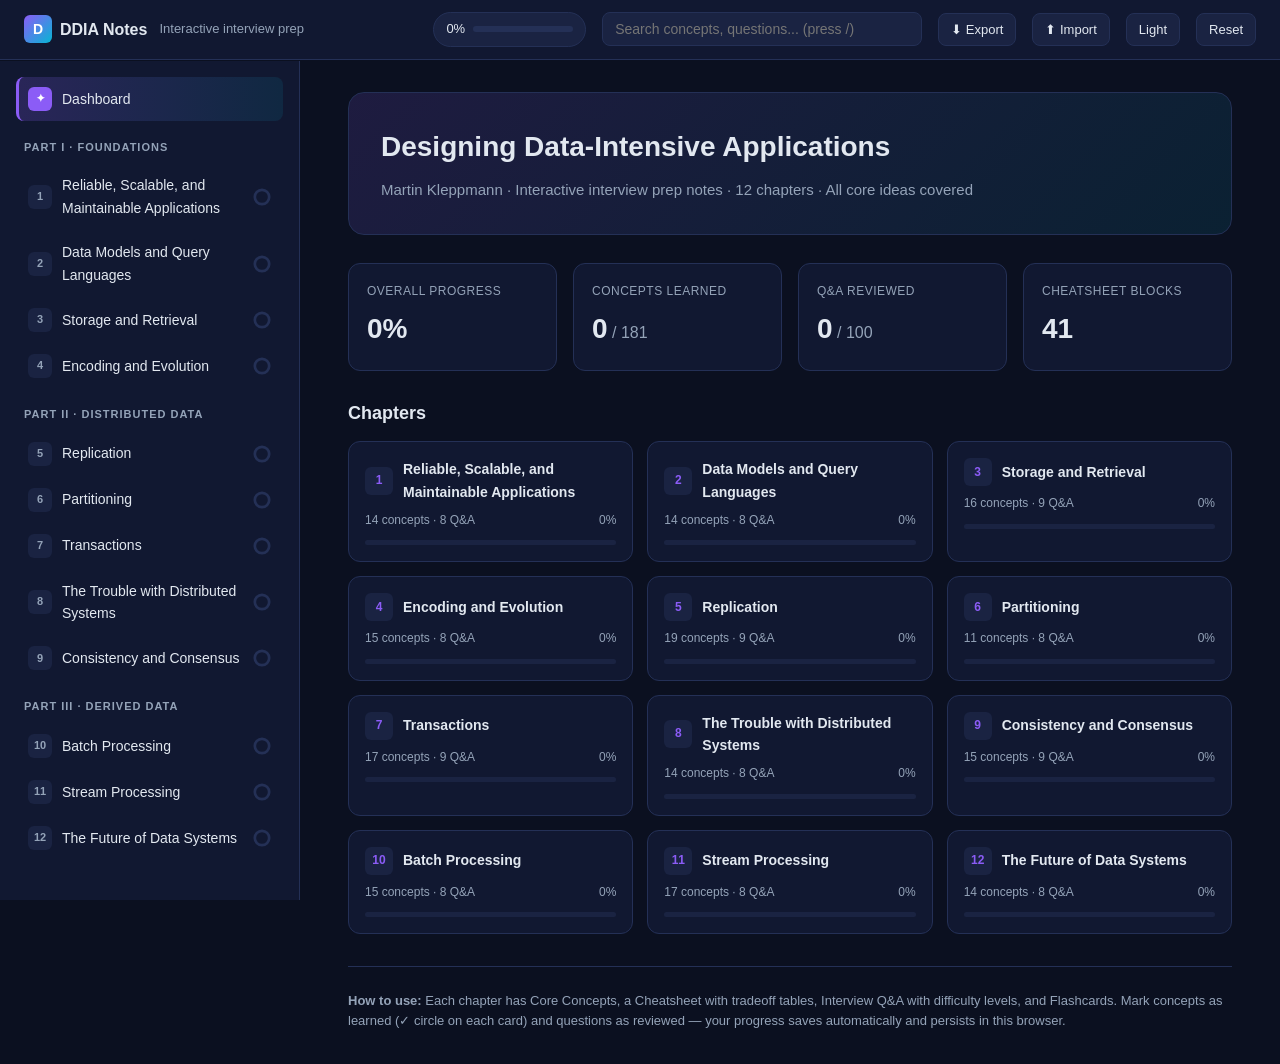
==== index.html @ 4df74027 "renamed to index" ====
<!DOCTYPE html>
<html lang="en">
<head>
<meta charset="UTF-8">
<meta name="viewport" content="width=device-width, initial-scale=1.0">
<title>DDIA Interactive Notes - Interview Prep</title>
<style>
  * { box-sizing: border-box; margin: 0; padding: 0; }
  :root {
    --bg: #0b1020;
    --bg-2: #111831;
    --bg-3: #1a2342;
    --border: #243056;
    --text: #e2e8f0;
    --text-muted: #94a3b8;
    --accent: #8b5cf6;
    --accent-2: #06b6d4;
    --accent-3: #f59e0b;
    --good: #10b981;
    --bad: #ef4444;
    --easy: #10b981;
    --med: #f59e0b;
    --hard: #ef4444;
  }
  body.light {
    --bg: #f8fafc;
    --bg-2: #ffffff;
    --bg-3: #f1f5f9;
    --border: #e2e8f0;
    --text: #0f172a;
    --text-muted: #475569;
  }
  body {
    font-family: -apple-system, BlinkMacSystemFont, "Segoe UI", Roboto, Oxygen, Ubuntu, sans-serif;
    background: var(--bg);
    color: var(--text);
    line-height: 1.6;
    min-height: 100vh;
    display: flex;
    flex-direction: column;
  }
  code, pre {
    font-family: "SF Mono", Monaco, Menlo, Consolas, monospace;
    background: var(--bg-3);
    padding: 2px 6px;
    border-radius: 4px;
    font-size: 0.9em;
  }
  pre { padding: 12px; overflow-x: auto; }

  /* Top bar */
  .topbar {
    position: sticky;
    top: 0;
    z-index: 100;
    background: var(--bg-2);
    border-bottom: 1px solid var(--border);
    padding: 12px 24px;
    display: flex;
    align-items: center;
    gap: 16px;
  }
  .brand {
    font-weight: 700;
    font-size: 16px;
    display: flex;
    align-items: center;
    gap: 8px;
  }
  .brand .logo {
    width: 28px; height: 28px;
    background: linear-gradient(135deg, var(--accent), var(--accent-2));
    border-radius: 6px;
    display: flex; align-items: center; justify-content: center;
    font-size: 14px; color: white; font-weight: 900;
  }
  .brand-sub { color: var(--text-muted); font-weight: 400; font-size: 13px; margin-left: 4px;}
  .topbar-spacer { flex: 1; }
  .search-box {
    background: var(--bg-3);
    border: 1px solid var(--border);
    border-radius: 8px;
    padding: 8px 12px;
    color: var(--text);
    width: 320px;
    font-size: 14px;
    outline: none;
  }
  .search-box:focus { border-color: var(--accent); }
  .iconbtn {
    background: var(--bg-3);
    border: 1px solid var(--border);
    color: var(--text);
    padding: 8px 12px;
    border-radius: 8px;
    cursor: pointer;
    font-size: 13px;
  }
  .iconbtn:hover { background: var(--accent); color: white; border-color: var(--accent);}
  .progress-pill {
    display: flex; align-items: center; gap: 8px;
    background: var(--bg-3);
    border: 1px solid var(--border);
    padding: 6px 12px;
    border-radius: 999px;
    font-size: 13px;
  }
  .progress-pill-bar {
    width: 100px; height: 6px;
    background: var(--border);
    border-radius: 3px;
    overflow: hidden;
  }
  .progress-pill-fill {
    height: 100%;
    background: linear-gradient(90deg, var(--accent), var(--accent-2));
    transition: width 0.3s;
  }

  /* Layout */
  .layout {
    display: grid;
    grid-template-columns: 300px 1fr;
    flex: 1;
    min-height: 0;
  }
  .sidebar {
    background: var(--bg-2);
    border-right: 1px solid var(--border);
    overflow-y: auto;
    padding: 16px;
    max-height: calc(100vh - 61px);
    position: sticky;
    top: 61px;
  }
  .main {
    padding: 32px 48px;
    max-width: 1100px;
    width: 100%;
  }

  /* Sidebar */
  .part-header {
    font-size: 11px;
    text-transform: uppercase;
    letter-spacing: 1px;
    color: var(--text-muted);
    padding: 16px 8px 8px;
    font-weight: 700;
  }
  .chapter-item {
    display: flex;
    align-items: center;
    gap: 10px;
    padding: 10px 12px;
    border-radius: 8px;
    cursor: pointer;
    transition: background 0.15s;
    font-size: 14px;
    color: var(--text);
    margin-bottom: 2px;
  }
  .chapter-item:hover { background: var(--bg-3); }
  .chapter-item.active {
    background: linear-gradient(90deg, rgba(139,92,246,0.2), rgba(6,182,212,0.1));
    border-left: 3px solid var(--accent);
    padding-left: 9px;
  }
  .chapter-num {
    min-width: 24px; height: 24px;
    background: var(--bg-3);
    color: var(--text-muted);
    border-radius: 6px;
    display: flex; align-items: center; justify-content: center;
    font-size: 11px; font-weight: 700;
  }
  .chapter-item.active .chapter-num {
    background: var(--accent);
    color: white;
  }
  .chapter-title { flex: 1; }
  .chapter-ring {
    width: 18px; height: 18px;
    position: relative;
  }
  .chapter-ring svg { width: 100%; height: 100%; transform: rotate(-90deg); }
  .chapter-ring circle { fill: none; stroke-width: 3; }
  .chapter-ring .bg { stroke: var(--border); }
  .chapter-ring .fg { stroke: var(--good); transition: stroke-dashoffset 0.3s; }
  .chapter-ring.done .check {
    position: absolute; inset: 0;
    display: flex; align-items: center; justify-content: center;
    font-size: 11px; color: var(--good);
  }

  /* Main content */
  .chapter-header {
    margin-bottom: 24px;
    padding-bottom: 20px;
    border-bottom: 1px solid var(--border);
  }
  .chapter-label {
    font-size: 12px;
    color: var(--accent);
    text-transform: uppercase;
    letter-spacing: 1.5px;
    font-weight: 700;
  }
  .chapter-header h1 {
    font-size: 32px;
    margin: 8px 0 12px;
    line-height: 1.2;
  }
  .overview-text {
    color: var(--text-muted);
    font-size: 16px;
    line-height: 1.7;
  }
  .overview-text p { margin-bottom: 10px; }

  /* Tabs */
  .tabs {
    display: flex;
    gap: 4px;
    border-bottom: 1px solid var(--border);
    margin-bottom: 28px;
    overflow-x: auto;
  }
  .tab {
    background: none;
    border: none;
    color: var(--text-muted);
    padding: 12px 18px;
    cursor: pointer;
    font-size: 14px;
    font-weight: 500;
    border-bottom: 2px solid transparent;
    white-space: nowrap;
  }
  .tab:hover { color: var(--text); }
  .tab.active {
    color: var(--accent);
    border-bottom-color: var(--accent);
  }
  .tab-count {
    display: inline-block;
    background: var(--bg-3);
    border-radius: 999px;
    padding: 2px 8px;
    font-size: 11px;
    margin-left: 6px;
  }

  /* Concept cards */
  .concepts-grid {
    display: grid;
    grid-template-columns: repeat(auto-fill, minmax(300px, 1fr));
    gap: 16px;
  }
  .concept-card {
    background: var(--bg-2);
    border: 1px solid var(--border);
    border-radius: 12px;
    padding: 20px;
    transition: all 0.2s;
    position: relative;
  }
  .concept-card:hover {
    border-color: var(--accent);
    transform: translateY(-2px);
    box-shadow: 0 4px 20px rgba(139,92,246,0.15);
  }
  .concept-card.learned {
    border-color: var(--good);
    background: linear-gradient(135deg, var(--bg-2), rgba(16,185,129,0.05));
  }
  .concept-term {
    font-size: 17px;
    font-weight: 700;
    color: var(--accent-2);
    margin-bottom: 10px;
    padding-right: 40px;
  }
  .concept-def {
    font-size: 14px;
    margin-bottom: 12px;
  }
  .concept-why, .concept-example {
    font-size: 13px;
    color: var(--text-muted);
    margin-top: 10px;
    padding-top: 10px;
    border-top: 1px dashed var(--border);
  }
  .concept-why::before { content: "Why it matters: "; font-weight: 600; color: var(--accent-3); }
  .concept-example::before { content: "Example: "; font-weight: 600; color: var(--accent-2); }
  .learn-toggle {
    position: absolute;
    top: 16px; right: 16px;
    width: 24px; height: 24px;
    border-radius: 50%;
    border: 2px solid var(--border);
    background: transparent;
    cursor: pointer;
    display: flex; align-items: center; justify-content: center;
    color: var(--good);
    font-size: 14px;
    transition: all 0.15s;
  }
  .learn-toggle:hover { border-color: var(--good); }
  .learn-toggle.on {
    background: var(--good);
    border-color: var(--good);
    color: white;
  }

  /* Cheatsheet */
  .cheatsheet-block {
    background: var(--bg-2);
    border: 1px solid var(--border);
    border-radius: 12px;
    padding: 20px;
    margin-bottom: 20px;
  }
  .cheatsheet-block h3 {
    font-size: 16px;
    margin-bottom: 14px;
    color: var(--accent-2);
  }
  .cheatsheet-block table {
    width: 100%;
    border-collapse: collapse;
    font-size: 13px;
  }
  .cheatsheet-block th, .cheatsheet-block td {
    text-align: left;
    padding: 10px 12px;
    border-bottom: 1px solid var(--border);
    vertical-align: top;
  }
  .cheatsheet-block th {
    background: var(--bg-3);
    font-weight: 600;
    color: var(--accent);
    font-size: 12px;
    text-transform: uppercase;
    letter-spacing: 0.5px;
  }
  .cheatsheet-block tr:last-child td { border-bottom: none; }
  .cheatsheet-block ul {
    margin-left: 20px;
    font-size: 14px;
  }
  .cheatsheet-block li { margin-bottom: 6px; }
  .cs-note {
    font-size: 13px;
    color: var(--text-muted);
    margin-top: 10px;
    font-style: italic;
  }

  /* Interview Q&A */
  .qa-item {
    background: var(--bg-2);
    border: 1px solid var(--border);
    border-radius: 10px;
    margin-bottom: 12px;
    overflow: hidden;
    transition: all 0.2s;
  }
  .qa-item.reviewed { border-color: var(--good); }
  .qa-header {
    padding: 16px 20px;
    cursor: pointer;
    display: flex;
    align-items: center;
    gap: 12px;
  }
  .qa-header:hover { background: var(--bg-3); }
  .qa-q {
    flex: 1;
    font-weight: 600;
    font-size: 15px;
  }
  .diff-badge {
    font-size: 10px;
    padding: 3px 8px;
    border-radius: 999px;
    font-weight: 700;
    text-transform: uppercase;
    letter-spacing: 0.5px;
  }
  .diff-easy { background: rgba(16,185,129,0.15); color: var(--easy); }
  .diff-med { background: rgba(245,158,11,0.15); color: var(--med); }
  .diff-hard { background: rgba(239,68,68,0.15); color: var(--hard); }
  .qa-chevron {
    color: var(--text-muted);
    transition: transform 0.2s;
  }
  .qa-item.open .qa-chevron { transform: rotate(180deg); }
  .qa-body {
    max-height: 0;
    overflow: hidden;
    transition: max-height 0.3s ease;
  }
  .qa-item.open .qa-body {
    max-height: 3000px;
  }
  .qa-body-inner {
    padding: 0 20px 20px;
    font-size: 14px;
    color: var(--text);
    border-top: 1px solid var(--border);
    padding-top: 16px;
  }
  .qa-body-inner p { margin-bottom: 10px; }
  .qa-body-inner ul, .qa-body-inner ol { margin: 10px 0 10px 24px; }
  .qa-body-inner li { margin-bottom: 6px; }
  .qa-footer {
    display: flex;
    justify-content: flex-end;
    padding: 10px 20px;
    border-top: 1px solid var(--border);
  }
  .review-btn {
    background: var(--bg-3);
    border: 1px solid var(--border);
    color: var(--text);
    padding: 6px 12px;
    border-radius: 6px;
    font-size: 12px;
    cursor: pointer;
  }
  .review-btn.on {
    background: var(--good);
    color: white;
    border-color: var(--good);
  }

  /* Flashcards */
  .fc-controls {
    display: flex;
    gap: 12px;
    align-items: center;
    margin-bottom: 24px;
    flex-wrap: wrap;
  }
  .fc-stage {
    display: flex;
    justify-content: center;
    align-items: center;
    min-height: 320px;
    perspective: 1200px;
    margin-bottom: 20px;
  }
  .flashcard {
    width: min(520px, 100%);
    height: 300px;
    position: relative;
    transform-style: preserve-3d;
    transition: transform 0.6s;
    cursor: pointer;
  }
  .flashcard.flipped { transform: rotateY(180deg); }
  .fc-face {
    position: absolute;
    inset: 0;
    backface-visibility: hidden;
    background: var(--bg-2);
    border: 1px solid var(--border);
    border-radius: 16px;
    padding: 28px;
    display: flex;
    flex-direction: column;
    justify-content: center;
    align-items: center;
    text-align: center;
    overflow-y: auto;
  }
  .fc-front {
    background: linear-gradient(135deg, var(--bg-2), var(--bg-3));
    border-color: var(--accent);
  }
  .fc-back {
    transform: rotateY(180deg);
    background: linear-gradient(135deg, var(--bg-2), rgba(6,182,212,0.1));
    border-color: var(--accent-2);
  }
  .fc-label {
    font-size: 11px;
    text-transform: uppercase;
    letter-spacing: 1.5px;
    color: var(--text-muted);
    margin-bottom: 10px;
  }
  .fc-front .fc-content { font-size: 20px; font-weight: 600; }
  .fc-back .fc-content { font-size: 15px; text-align: left; line-height: 1.7; }
  .fc-back .fc-content ul { margin-left: 20px; margin-top: 8px;}
  .fc-back .fc-content li { margin-bottom: 4px; }
  .fc-nav { display: flex; gap: 10px; justify-content: center; align-items: center; }
  .fc-counter {
    color: var(--text-muted);
    font-size: 14px;
    min-width: 60px;
    text-align: center;
  }

  /* Dashboard (first page) */
  .dash-hero {
    background: linear-gradient(135deg, rgba(139,92,246,0.15), rgba(6,182,212,0.1));
    border: 1px solid var(--border);
    border-radius: 16px;
    padding: 32px;
    margin-bottom: 28px;
  }
  .dash-hero h1 { font-size: 28px; margin-bottom: 8px;}
  .dash-hero p { color: var(--text-muted); font-size: 15px; }
  .dash-stats {
    display: grid;
    grid-template-columns: repeat(auto-fit, minmax(180px, 1fr));
    gap: 16px;
    margin-bottom: 28px;
  }
  .stat-card {
    background: var(--bg-2);
    border: 1px solid var(--border);
    border-radius: 12px;
    padding: 18px;
  }
  .stat-label { font-size: 12px; color: var(--text-muted); text-transform: uppercase; letter-spacing: 0.5px; }
  .stat-value { font-size: 28px; font-weight: 700; margin-top: 6px;}
  .stat-value .small { font-size: 16px; color: var(--text-muted); font-weight: 400;}

  .dash-chapters {
    display: grid;
    grid-template-columns: repeat(auto-fill, minmax(260px, 1fr));
    gap: 14px;
  }
  .dash-chapter-card {
    background: var(--bg-2);
    border: 1px solid var(--border);
    border-radius: 12px;
    padding: 16px;
    cursor: pointer;
    transition: all 0.2s;
  }
  .dash-chapter-card:hover {
    border-color: var(--accent);
    transform: translateY(-2px);
  }
  .dcc-head { display: flex; align-items: center; gap: 10px; margin-bottom: 8px;}
  .dcc-num {
    width: 28px; height: 28px;
    background: var(--bg-3);
    border-radius: 6px;
    display: flex; align-items: center; justify-content: center;
    font-weight: 700; font-size: 12px;
    color: var(--accent);
  }
  .dcc-title { font-weight: 600; font-size: 14px; flex: 1;}
  .dcc-prog-bar {
    height: 5px;
    background: var(--bg-3);
    border-radius: 3px;
    overflow: hidden;
    margin-top: 10px;
  }
  .dcc-prog-fill {
    height: 100%;
    background: linear-gradient(90deg, var(--accent), var(--accent-2));
  }
  .dcc-meta {
    display: flex;
    justify-content: space-between;
    font-size: 12px;
    color: var(--text-muted);
    margin-top: 6px;
  }

  /* Search results */
  .search-results {
    position: absolute;
    top: 46px; right: 0;
    width: 420px;
    background: var(--bg-2);
    border: 1px solid var(--border);
    border-radius: 10px;
    max-height: 400px;
    overflow-y: auto;
    box-shadow: 0 8px 32px rgba(0,0,0,0.4);
    display: none;
    z-index: 200;
  }
  .search-results.open { display: block; }
  .sr-item {
    padding: 12px 14px;
    border-bottom: 1px solid var(--border);
    cursor: pointer;
    font-size: 13px;
  }
  .sr-item:hover { background: var(--bg-3); }
  .sr-label { color: var(--accent); font-size: 11px; text-transform: uppercase; letter-spacing: 0.5px; margin-bottom: 4px;}
  .sr-title { font-weight: 600; }
  .sr-snippet { color: var(--text-muted); margin-top: 4px; font-size: 12px; }

  .search-wrap { position: relative; }

  /* Misc */
  .empty-tab { color: var(--text-muted); padding: 24px; text-align: center;}
  kbd {
    font-family: "SF Mono", Monaco, monospace;
    background: var(--bg-3);
    border: 1px solid var(--border);
    padding: 2px 6px;
    border-radius: 4px;
    font-size: 11px;
  }
  .chapter-footer {
    margin-top: 40px;
    padding-top: 24px;
    border-top: 1px solid var(--border);
    display: flex;
    justify-content: space-between;
    gap: 16px;
  }
  .nav-btn {
    background: var(--bg-2);
    border: 1px solid var(--border);
    padding: 12px 18px;
    border-radius: 10px;
    cursor: pointer;
    color: var(--text);
    font-size: 14px;
    flex: 1;
    max-width: 300px;
    transition: all 0.2s;
  }
  .nav-btn:hover { border-color: var(--accent); background: var(--bg-3); }
  .nav-btn.right { text-align: right; }
  .nav-btn-label { font-size: 11px; color: var(--text-muted); text-transform: uppercase; letter-spacing: 0.5px; margin-bottom: 4px; }

  /* Responsive */
  @media (max-width: 900px) {
    .layout { grid-template-columns: 1fr; }
    .sidebar { position: relative; top: 0; max-height: none; }
    .main { padding: 20px; }
    .search-box { width: 180px; }
    .search-results { width: 300px; right: -40px;}
  }

  .hl { background: rgba(139,92,246,0.25); padding: 0 2px; border-radius: 3px;}
  .mono { font-family: "SF Mono", Monaco, monospace; font-size: 0.92em; }
  .tag {
    display: inline-block;
    background: var(--bg-3);
    border: 1px solid var(--border);
    border-radius: 999px;
    padding: 2px 10px;
    font-size: 11px;
    margin-right: 6px;
    color: var(--text-muted);
  }
  .tag.strong { background: rgba(139,92,246,0.15); color: var(--accent); border-color: var(--accent);}

  /* Scrollbars */
  ::-webkit-scrollbar { width: 8px; height: 8px; }
  ::-webkit-scrollbar-track { background: var(--bg); }
  ::-webkit-scrollbar-thumb { background: var(--border); border-radius: 4px;}
  ::-webkit-scrollbar-thumb:hover { background: var(--accent);}
</style>
</head>
<body>
  <div class="topbar">
    <div class="brand">
      <div class="logo">D</div>
      DDIA Notes
      <span class="brand-sub">Interactive interview prep</span>
    </div>
    <div class="topbar-spacer"></div>
    <div class="progress-pill" title="Overall progress across all chapters">
      <span id="overallProgressText">0%</span>
      <div class="progress-pill-bar"><div class="progress-pill-fill" id="overallProgressFill" style="width:0%"></div></div>
    </div>
    <div class="search-wrap">
      <input type="text" class="search-box" id="searchBox" placeholder="Search concepts, questions... (press /)" />
      <div class="search-results" id="searchResults"></div>
    </div>
    <button class="iconbtn" id="exportBtn" title="Export your progress to a file (so you can import it on another device)">⬇ Export</button>
    <button class="iconbtn" id="importBtn" title="Import progress from a file">⬆ Import</button>
    <input type="file" id="importFile" accept="application/json,.json" style="display:none" />
    <button class="iconbtn" id="themeToggle" title="Toggle theme">Light</button>
    <button class="iconbtn" id="resetBtn" title="Reset all progress">Reset</button>
  </div>

  <div id="toast" style="position:fixed;bottom:24px;left:50%;transform:translateX(-50%);background:var(--bg-2);border:1px solid var(--accent);color:var(--text);padding:12px 20px;border-radius:10px;font-size:14px;box-shadow:0 8px 24px rgba(0,0,0,0.3);opacity:0;transition:opacity 0.25s;pointer-events:none;z-index:500;"></div>

  <div class="layout">
    <aside class="sidebar" id="sidebar"></aside>
    <main class="main" id="main"></main>
  </div>

<script>
// ============================================================
// DATA: DDIA chapters
// ============================================================
const DATA = {"chapters": [{"id": "ch1", "part": 1, "number": 1, "title": "Reliable, Scalable, and Maintainable Applications", "overview": "<p>This chapter frames the whole book. Modern applications are <em>data-intensive</em> rather than compute-intensive &mdash; they combine databases, caches, search indexes, message queues, batch processors, etc. &mdash; and engineers compose these building blocks into larger systems.</p><p>Kleppmann introduces three concerns every such system must address: <strong>reliability</strong> (works correctly despite faults), <strong>scalability</strong> (handles growth in load/data/complexity), and <strong>maintainability</strong> (productively evolvable by many people over time).</p><p>Percentiles (p50/p95/p99/p999), load parameters, tail latency amplification, and the Twitter home-timeline example are introduced here.</p>", "concepts": [{"term": "Reliability", "def": "A system continues to perform its expected function correctly, even in the face of adversity (hardware faults, software errors, human mistakes).", "why": "Reliability is the floor &mdash; without it, nothing else matters.", "ex": "Netflix's Chaos Monkey deliberately kills instances in production to force engineers to design for failure."}, {"term": "Fault vs Failure", "def": "A <strong>fault</strong> is a single component deviating from spec; a <strong>failure</strong> is the whole system stopping service. Fault-tolerant systems prevent faults from becoming failures.", "why": "You can't prevent all faults, but you can stop them from cascading. Design for faults, measure failures."}, {"term": "Hardware, software & human faults", "def": "Three fault classes: hardware (disk crashes, power loss), software (bugs, runaway processes, cascading failures from shared bugs), human (config errors, which dominate outages).", "why": "Each class needs different mitigations: redundancy for hardware, rigorous testing & monitoring for software, sandboxes/training/fast rollback for human."}, {"term": "Scalability", "def": "A system's ability to cope with increased load. You describe <em>load</em> with load parameters (RPS, read/write ratio, cache hit rate, fanout), and <em>performance</em> with response-time percentiles.", "why": "Scalability isn't binary. Always ask: \"If load grows in dimension X, what are our options?\""}, {"term": "Load parameters", "def": "Numbers that describe the current load on a system: requests/sec to a web server, reads/writes ratio in a DB, simultaneously active users, cache hit rate, or (for Twitter) the <em>fanout</em> per tweet.", "why": "You can't reason about scaling without naming the bottleneck dimension.", "ex": "Twitter home timeline: ~300k reads/sec for timeline, but only ~4.6k writes/sec. Fanout (avg followers per tweet author) = dominant cost."}, {"term": "Response time vs latency", "def": "<strong>Response time</strong> is what the client sees (service time + network + queueing). <strong>Latency</strong> is the duration a request is waiting to be handled.", "why": "Latency is commonly conflated with response time; the book is precise because the distinction matters when queueing dominates."}, {"term": "Percentiles (p50, p95, p99, p999)", "def": "Median (p50) is typical; tail percentiles (p99, p99.9) capture the worst user experiences. High-value users often hit the tail because they generate more requests.", "why": "Averages hide outliers. SLOs/SLAs are defined in percentiles. Amazon found 100ms of extra p99 latency reduces sales by 1%.", "ex": "If p99 = 1.5s and you make 100 requests/page, the probability of at least one slow request approaches 63%."}, {"term": "Tail latency amplification", "def": "When one user request fans out into many parallel backend calls, the slowest sub-call determines the end-to-end latency &mdash; so tail percentiles of sub-services drive the p50 of the whole.", "why": "Even if only 1% of a service's calls are slow, a request that hits 100 of them will almost always be slow."}, {"term": "Scaling up vs scaling out", "def": "<strong>Vertical (up)</strong>: bigger machine, simpler but limited by the biggest machine you can buy. <strong>Horizontal (out)</strong>: add more machines, harder to distribute state.", "why": "Stateless services scale out easily; stateful ones (databases) require partitioning/replication, which is the rest of the book.", "ex": "Elastic systems auto-scale out; other systems are manually scaled but have simpler operational models."}, {"term": "Maintainability", "def": "Designing software so that working on it in the future isn't miserable. Three sub-principles: <strong>operability</strong>, <strong>simplicity</strong>, <strong>evolvability</strong>.", "why": "Most of a system's cost is maintenance. Good initial design pays compound interest."}, {"term": "Operability", "def": "Making life easy for operations: good monitoring, runbooks, predictable behavior, self-healing where possible, understandable alerts.", "why": "Ops teams are force multipliers. A system that's hard to operate degrades faster than its code rots."}, {"term": "Simplicity (managing complexity)", "def": "Reducing <em>accidental</em> complexity &mdash; complexity not inherent to the problem but imposed by tools/abstractions. Good abstractions hide implementation without lying about their properties.", "why": "Complex systems are harder to test, understand, and evolve. Simplicity is a feature."}, {"term": "Evolvability (extensibility)", "def": "The ease with which engineering teams can adapt the system to new requirements. Closely tied to simplicity and agile working practices.", "why": "Requirements always change; the question is whether the system bends or breaks when they do."}, {"term": "Twitter home timeline", "def": "Classic scalability case study. Two approaches: (1) compute timeline on read by querying followees, or (2) maintain a materialized inbox per user via fanout on write.", "why": "Illustrates the read vs write tradeoff. Twitter ultimately used a hybrid: fanout on write for most users, fanout on read for celebrities (millions of followers).", "ex": "A user who posts once and has 100M followers would require 100M inserts if purely fanout-on-write &mdash; prohibitively expensive."}], "cheatsheet": [{"title": "Fault types and their defenses", "type": "table", "headers": ["Fault class", "Examples", "Defenses"], "rows": [["Hardware", "Disk, RAM, power, network", "Redundancy (RAID, dual PSU, multi-AZ), rolling restarts"], ["Software", "Bugs that fire on all nodes, runaway GC, cascading failures", "Careful testing, isolation, monitoring, measure/alert on anomalies"], ["Human", "Misconfig, bad deploy", "Sandboxes, staging envs, canary deploys, fast rollback, training, blameless post-mortems"]]}, {"title": "Describing performance", "type": "list", "items": ["<strong>Load</strong>: RPS, read/write ratio, concurrent users, cache hit rate, fanout", "<strong>Performance</strong>: response-time distribution &mdash; not just mean", "<strong>Percentiles</strong> over mean: p50 (median) for typical, p95/p99/p99.9 for tail", "<strong>SLO/SLA</strong> expressed as \"p99 &lt; X ms with 99.9% uptime\"", "<strong>Queueing theory</strong>: once utilization &gt; ~70%, response time explodes; plan for headroom"]}, {"title": "Twitter timeline: two approaches", "type": "table", "headers": ["Approach", "Read cost", "Write cost", "When to use"], "rows": [["Fan-out on read (pull)", "Expensive: query many followees at read time", "Cheap", "When reads are rare, writes are heavy, or user has many followees"], ["Fan-out on write (push)", "Cheap: inbox already materialized", "Expensive: insert into every follower's inbox", "When reads are much more common than writes (typical)"], ["Hybrid (what Twitter did)", "Cheap for normal users; compute-on-read for celebs", "Cheap for normal users; skip for celebs", "Skewed fan-out: handful of users dominate write cost"]], "note": "Key takeaway: pick the technique per load parameter, not per system."}], "interview": [{"q": "What is the difference between reliability, scalability, and maintainability?", "diff": "easy", "a": "<p><strong>Reliability</strong> = continues to work correctly despite faults (hardware, software, human). <strong>Scalability</strong> = ability to handle growth in load, data, or complexity. <strong>Maintainability</strong> = can be productively worked on by many engineers over time, which decomposes into operability, simplicity, and evolvability.</p><p>They often trade off: a highly available multi-region system is more reliable but harder to operate; simple single-node systems are easy to maintain but don't scale.</p>"}, {"q": "Why do we prefer percentiles over averages for measuring performance?", "diff": "easy", "a": "<p>Averages are dominated by bulk traffic and hide the tail &mdash; yet the tail is what drives user pain and SLA breaches. A service can have a great mean response time while 1% of users are experiencing timeouts.</p><ul><li><strong>p50 (median)</strong>: typical user experience</li><li><strong>p95/p99</strong>: user pain; captures what the worst common-case requests look like</li><li><strong>p999</strong>: your most valuable users (who send the most requests) see these</li></ul><p>Amazon and Google cite percentiles in SLOs explicitly because a ~100ms regression in p99 can measurably reduce revenue.</p>"}, {"q": "Explain tail latency amplification with an example.", "diff": "medium", "a": "<p>When a single user request fans out into many parallel backend calls, the overall latency is dominated by the slowest sub-call. Even if each sub-call has only a 1% chance of being slow (p99 = slow), a request making 100 of them will <em>almost certainly</em> hit at least one slow one: P(at least one slow) = 1 - 0.99^100 &asymp; 63%.</p><p>Real example: a search query might hit hundreds of index shards; the user waits for the slowest shard. This is why reducing tail latency (not average) is critical in microservices.</p><p>Mitigations: hedged requests (issue duplicate to a second replica if first is slow), tail-tolerant systems, reducing fanout, per-subsystem SLOs.</p>"}, {"q": "Walk me through the Twitter home timeline problem and how you would scale it.", "diff": "hard", "a": "<p>Core tension: ~4.6k tweets/sec (writes) vs ~300k timeline reads/sec &mdash; reads are ~65&times; more frequent. Two approaches:</p><ol><li><strong>Fanout on read (pull model)</strong>: on read, query all users the viewer follows and merge tweets. Simple, cheap writes, but read cost scales with follow-graph size &mdash; prohibitive at 300k RPS.</li><li><strong>Fanout on write (push model)</strong>: maintain a materialized \"inbox\" per user. On a tweet, insert into every follower's inbox. Reads are O(1) &mdash; just read inbox. But a celebrity with 100M followers would trigger 100M writes per tweet.</li></ol><p>Twitter's <strong>hybrid</strong>: fanout on write for normal users, fanout on read for celebrities (merged at read time into the inbox). Best of both.</p><p>This illustrates a recurring pattern: when load is skewed, you often need <em>different</em> strategies for the head vs tail of the distribution.</p>"}, {"q": "What is the difference between a fault and a failure?", "diff": "easy", "a": "<p>A <strong>fault</strong> is one component of the system deviating from spec (a disk fails, a process crashes, a packet is dropped). A <strong>failure</strong> is the whole system stopping to provide its service to users. A fault-tolerant or resilient system is one where faults don't escalate into failures. Redundancy, retries, circuit breakers, and graceful degradation are the tools.</p>"}, {"q": "What is the difference between scaling up and scaling out? When would you pick each?", "diff": "medium", "a": "<p><strong>Scaling up (vertical)</strong>: bigger machine (more CPU, RAM, disk). Simpler: no partitioning, no distributed consensus, single-node semantics. Limited by the largest machine available and by cost non-linearity at the top.</p><p><strong>Scaling out (horizontal)</strong>: more machines. Required past a certain scale, especially for bandwidth and storage. Introduces distributed-systems problems: partitioning, replication, consistency, coordination.</p><p>Rule of thumb: scale up until you can't, because distributed systems are hard. Stateless services are easy to scale out; stateful ones need careful design (rest of the book).</p>"}, {"q": "What makes a system maintainable?", "diff": "medium", "a": "<p>Kleppmann identifies three design principles:</p><ul><li><strong>Operability</strong>: easy for operators &mdash; good monitoring, runbooks, predictable behavior, self-healing where possible, good docs, meaningful alerts.</li><li><strong>Simplicity</strong>: minimize accidental complexity &mdash; the complexity not inherent to the problem but introduced by tools/abstractions. Good abstractions hide implementation without lying about their properties.</li><li><strong>Evolvability</strong>: easy to change &mdash; make requirement shifts a bend, not a break. Tied to test coverage, clear module boundaries, and schema evolution.</li></ul><p>Most system cost is maintenance, not development, so these pay off hugely long-term.</p>"}, {"q": "How would you choose load parameters for a new system?", "diff": "medium", "a": "<p>Load parameters depend on the system's architecture and bottleneck, not a generic list. For a web app: RPS, unique users, request size. For a database: read/write ratio, active connections, working-set size vs RAM. For a messaging system: messages/sec and fanout. For a batch system: input size, parallelism, and output fanout.</p><p>Method: identify what dominates cost, then choose a parameter that captures it. For Twitter, the key insight is that the <em>distribution</em> of followers-per-user (fanout) dominates &mdash; not raw tweet volume.</p>"}]}, {"id": "ch2", "part": 1, "number": 2, "title": "Data Models and Query Languages", "overview": "<p>Data models shape how you think. This chapter compares the three dominant paradigms: the <strong>relational model</strong> (tables, rows, SQL), the <strong>document model</strong> (self-contained JSON/BSON records), and the <strong>graph model</strong> (nodes and edges, rich traversal).</p><p>Kleppmann traces the rise of NoSQL: scaling, schema flexibility, specialized queries, and the object-relational impedance mismatch. He argues these models aren't mutually exclusive &mdash; they occupy different ergonomic niches.</p><p>Then query languages: imperative vs declarative, SQL, MapReduce (a hybrid), and declarative graph languages like Cypher and SPARQL.</p>", "concepts": [{"term": "Relational model", "def": "Data organized in <em>relations</em> (tables) of tuples (rows), queried declaratively via SQL. Joins handle relationships between entities.", "why": "Dominant for 40+ years because joins and ACID are genuinely useful for business data with relationships and constraints."}, {"term": "Document model", "def": "Self-contained records (typically JSON) stored as a tree. Good for one-to-many data that is loaded together (e.g., a resume with its list of jobs).", "why": "Better locality (one read vs many joins), schema flexibility, fits object-oriented code more naturally.", "ex": "MongoDB, CouchDB, DynamoDB."}, {"term": "Graph model", "def": "Nodes connected by labeled edges. Two main flavors: <strong>property graph</strong> (Neo4j, Cypher) and <strong>triple-store</strong> (RDF, SPARQL).", "why": "Excels at highly interconnected data and multi-hop queries (friends-of-friends, recommendations, genealogies)."}, {"term": "Object-relational impedance mismatch", "def": "The friction between object-oriented code (nested objects, collections) and the flat tables of relational DBs, typically handled by ORMs.", "why": "A classic motivation for document DBs: a resume is naturally a tree, and the document model keeps it as one."}, {"term": "Many-to-one / many-to-many", "def": "Relational natively handles these via foreign keys and JOINs. Document model handles one-to-many well but many-to-many requires denormalization or application-side joins.", "why": "As soon as your data has many-to-many (users &harr; groups, tags &harr; posts), relational becomes more natural again."}, {"term": "Schema-on-read vs schema-on-write", "def": "<strong>Schema-on-write</strong> (relational): schema is defined and enforced at write time. <strong>Schema-on-read</strong> (document): structure is interpreted when read; new fields just appear.", "why": "Schema-on-read is convenient for fast iteration; schema-on-write catches errors earlier and documents intent. Don't confuse \"schemaless\" with \"no implicit schema\".", "ex": "Adding a new field: document DB = just write it; relational = ALTER TABLE + migration (often fast in modern DBs)."}, {"term": "Normalization", "def": "Decomposing data to remove redundancy, using IDs for references rather than duplicating values. E.g., storing city_id instead of \"San Francisco\" everywhere.", "why": "Avoids update anomalies, supports consistent rename, enables joins. But requires joins on read."}, {"term": "Denormalization", "def": "Duplicating data intentionally for read performance. Common in document DBs (embed frequently read child objects) and analytics.", "why": "Trades write complexity and storage for read speed; must carefully manage update propagation."}, {"term": "Declarative vs imperative query", "def": "<strong>Declarative</strong> (SQL, Cypher) states <em>what</em> you want; the engine decides how. <strong>Imperative</strong> states the algorithm step-by-step.", "why": "Declarative lets the engine optimize (push down predicates, parallelize, pick indexes) without changing code."}, {"term": "MapReduce querying", "def": "A programming model where you supply two pure functions: a <em>mapper</em> emits key-value pairs from each record, a <em>reducer</em> aggregates values by key.", "why": "Runs on massive parallelism, but more cumbersome than SQL. MongoDB's aggregation pipeline largely replaced its MapReduce."}, {"term": "Property graph", "def": "Nodes and directed edges both have labels and key-value properties. Queried with languages like <strong>Cypher</strong>.", "why": "Very expressive; allows complex traversals in a compact syntax: MATCH (a)-[:FRIEND]-&gt;(b)-[:FRIEND]-&gt;(c) RETURN c."}, {"term": "Triple-store / RDF / SPARQL", "def": "Data as (subject, predicate, object) triples. <strong>SPARQL</strong> is the query language. <strong>RDF</strong> was designed for the semantic web.", "why": "Flexible schema-less structure, good interchange format; conceptually similar to property graphs."}, {"term": "Datalog", "def": "An older logic-programming query language (rules over facts). Cypher and SPARQL descend from it conceptually.", "why": "Reasoning by rules enables inference and derived facts; cleaner for recursive relationships than SQL."}, {"term": "CODASYL / network model", "def": "1970s pre-relational model with nested records and explicit pointers between records. Required the programmer to walk the graph manually.", "why": "Historical parallel: document databases reintroduce some of its issues when relationships become many-to-many."}], "cheatsheet": [{"title": "Relational vs Document vs Graph", "type": "table", "headers": ["Dimension", "Relational", "Document", "Graph"], "rows": [["Shape", "Flat tables + joins", "Self-contained trees", "Nodes + edges"], ["Schema", "Enforced on write", "On read (implicit)", "Flexible"], ["Locality", "Many joins = many seeks", "Whole doc in one read", "Traversal via edges"], ["Many-to-many", "Natural (JOINs)", "Awkward (app-side joins)", "Excellent"], ["Ad-hoc queries", "Excellent (SQL)", "Limited", "Good (Cypher/SPARQL)"], ["Best fit", "Business data w/ relationships", "Tree-shaped, self-contained records", "Interconnected graph data"], ["Examples", "Postgres, MySQL, Oracle", "MongoDB, Couch, Dynamo", "Neo4j, JanusGraph, RDF stores"]]}, {"title": "Imperative vs Declarative query", "type": "table", "headers": ["", "Imperative", "Declarative"], "rows": [["You write", "Step-by-step algorithm", "What result you want"], ["Optimization", "Your responsibility", "Engine chooses plan"], ["Parallelism", "Hard (code order matters)", "Easy (engine reorders safely)"], ["Examples", "LINQ fluent methods, low-level code", "SQL, Cypher, SPARQL, Datalog"]]}, {"title": "When to pick each model", "type": "list", "items": ["<strong>Relational</strong>: many entity types, many-to-many relationships, consistency matters, ad-hoc reporting", "<strong>Document</strong>: data is a tree per record, accessed as a unit, schema evolves fast, no deep cross-record joins", "<strong>Graph</strong>: data is a graph (social, fraud, knowledge), queries are multi-hop traversals, relationship types evolve", "<strong>Polyglot persistence</strong> is normal: use each model where it fits"]}], "interview": [{"q": "When would you pick a document database over a relational one?", "diff": "medium", "a": "<p>Pick document when:</p><ul><li>Your data naturally fits a tree (resume + jobs + education) and is accessed as a unit &mdash; better locality, one read instead of many joins.</li><li>Your schema evolves fast and you want schema-on-read flexibility.</li><li>You don't have many-to-many relationships &mdash; document DBs handle those awkwardly (app-side joins or denormalization).</li><li>You need horizontal scale and can partition by document key.</li></ul><p>Stay relational when data is relational (many entities, many joins, many-to-many), when you need ACID across rows, or when ad-hoc queries and joins dominate.</p><p>Rule of thumb: if your data is a tree per record, document is great. If it's a graph (more than trees) or needs complex queries, relational (or graph) is better.</p>"}, {"q": "What is the object-relational impedance mismatch?", "diff": "easy", "a": "<p>Application code is object-oriented (nested objects, collections, inheritance) but relational databases store flat tuples. Every app-DB boundary needs translation &mdash; typically an ORM &mdash; which is often leaky, introduces N+1 query issues, and obscures performance. Document databases largely eliminate this by storing objects in their native shape (JSON).</p>"}, {"q": "What do schema-on-read and schema-on-write mean, and what tradeoffs do they imply?", "diff": "medium", "a": "<p><strong>Schema-on-write</strong> (relational): declared and enforced up-front. Pros: errors caught early, schema is self-documenting, queries can assume shape. Cons: migrations are heavier.</p><p><strong>Schema-on-read</strong> (document): data written freely; structure interpreted at read time. Pros: fast iteration, mixed old and new records coexist. Cons: bugs appear late in production, readers must defensively handle missing/extra fields.</p><p>Important nuance: schema-on-read is not \"no schema\" &mdash; the schema lives implicitly in every piece of code that reads the data. You've just moved enforcement from one place (DB) to many (every reader).</p>"}, {"q": "How does a document DB handle a many-to-many relationship like users-to-groups?", "diff": "medium", "a": "<p>Three common patterns:</p><ol><li><strong>Embed on both sides (denormalized)</strong>: store group_ids in user doc AND user_ids in group doc. Fast reads, but writes must update two documents consistently (no ACID across docs in many document DBs).</li><li><strong>Store IDs, do application-side joins</strong>: user doc has group_ids; when you need the full group object, the app does a second query. N+1 risk.</li><li><strong>Use a separate \"edges\" collection</strong>: essentially reinventing a relational join table.</li></ol><p>All three become uncomfortable compared to a SQL JOIN, which is why many-to-many is the classic \"use relational\" signal.</p>"}, {"q": "Explain declarative vs imperative query languages. Why is SQL declarative?", "diff": "easy", "a": "<p><strong>Imperative</strong> = say HOW: step through records, check conditions, accumulate results. <strong>Declarative</strong> = say WHAT: \"return users with &gt;10 orders last month\".</p><p>SQL is declarative: the engine picks the join algorithm, index, and evaluation order. This lets the DB optimize (push down predicates, parallelize, pick between hash/merge/nested-loop joins) transparently &mdash; your query keeps working when the optimizer improves or when data volume changes.</p><p>With imperative code, parallelization becomes the programmer's problem because ordering dependencies are baked into the code.</p>"}, {"q": "What problem does the graph data model solve that relational struggles with?", "diff": "medium", "a": "<p>Variable-depth traversals over interconnected data. In SQL, \"find all people within 3 hops of Alice\" requires recursive CTEs and explodes with depth; the optimizer doesn't always generate good plans. In Cypher:</p><pre>MATCH (alice)-[:KNOWS*1..3]-&gt;(p) RETURN p</pre><p>Graph DBs also let you mix edge types easily: FRIEND-OF, WORKS-AT, LIVED-IN. Relational schemas would need a join table per relationship type or a uni-table with a type column and ugly self-joins.</p><p>Real uses: social networks, fraud detection, recommendation, supply chains, knowledge graphs.</p>"}, {"q": "Compare MapReduce querying to SQL for analytics.", "diff": "medium", "a": "<p>MapReduce requires two hand-written functions (map + reduce) that must be pure. Pros: runs trivially on massive parallelism, works on any data format, handles giant data. Cons: verbose, easy to get wrong, hard to compose.</p><p>SQL is usually a better interface: it's declarative, composable, and the engine can often generate a MapReduce plan under the hood (Hive, Spark SQL). MongoDB even deprecated MapReduce in favor of an aggregation pipeline that's more SQL-like.</p><p>Takeaway: MapReduce is a <em>runtime</em>; SQL (and DSLs on top) is the better <em>interface</em>.</p>"}, {"q": "Give a scenario where you'd use polyglot persistence.", "diff": "hard", "a": "<p>E-commerce platform: <ul><li>PostgreSQL for core transactional data (orders, inventory, users) &mdash; ACID, relational integrity</li><li>Redis for session/cache &mdash; low latency</li><li>Elasticsearch for product search &mdash; full-text + facet</li><li>Neo4j for recommendations/social graph &mdash; multi-hop queries</li><li>S3 + Parquet + Spark for analytics &mdash; scale and columnar scans</li></ul>Each store is picked for its access pattern. Tradeoff: operational complexity, keeping systems in sync (topic of later chapters: CDC, stream processing).</p>"}]}, {"id": "ch3", "part": 1, "number": 3, "title": "Storage and Retrieval", "overview": "<p>How databases actually store and fetch bytes. The chapter contrasts two index/storage families: <strong>log-structured</strong> (SSTables + LSM-Trees, used by LevelDB, RocksDB, Cassandra, HBase) and <strong>update-in-place</strong> (B-Trees, used by InnoDB, Postgres, SQL Server).</p><p>Then pivots to the <strong>OLTP vs OLAP</strong> split &mdash; row-oriented transactional stores vs columnar analytical warehouses. Covers star/snowflake schemas, column compression (bitmap encoding, run-length), sort orders, and materialized views / data cubes.</p>", "concepts": [{"term": "Log-structured storage", "def": "Append-only data files. Writes are fast because they're sequential. Reads require an index. Deletes are tombstones.", "why": "Sequential writes are ~100&times; faster than random writes on HDD, and still much faster on SSD."}, {"term": "Hash index", "def": "In-memory hashmap of key &rarr; byte offset in an append-only file. Bitcask is the canonical example.", "why": "Fastest possible point-lookup. Limits: all keys must fit in RAM; range queries are inefficient."}, {"term": "SSTable (Sorted String Table)", "def": "A log file where key-value pairs are sorted by key. Enables efficient merge of files, range queries, and sparse in-memory indexes.", "why": "Foundation of LSM-Trees. Only the first key of every few KB needs to be in memory."}, {"term": "LSM-Tree (Log-Structured Merge)", "def": "Writes go to an in-memory <strong>memtable</strong>; when full, it's flushed as a sorted SSTable. SSTables are periodically merged/compacted in the background.", "why": "Fast writes (all sequential), good compression, and good space amplification &mdash; at cost of read amplification (must check multiple SSTables) and compaction overhead.", "ex": "LevelDB, RocksDB, Cassandra, HBase, Lucene."}, {"term": "Compaction", "def": "Background process that merges SSTables, discards overwritten keys and tombstones, and keeps SSTables sorted.", "why": "Essential for LSM reads to stay fast; also reclaims space. Can cause latency spikes if not tuned."}, {"term": "Bloom filter", "def": "Probabilistic set structure: tells you \"definitely not present\" or \"probably present\". Used in LSM-Trees to skip SSTables that can't contain a key.", "why": "Avoids expensive lookups across many SSTables with tiny memory overhead."}, {"term": "B-Tree", "def": "Balanced tree of fixed-size <em>pages</em> (typically 4 KB). Each lookup is O(log n) in page reads. Data is updated <em>in place</em>, which requires care for crash safety.", "why": "Classic workhorse of relational DBs for 40+ years. Great for reads (one disk seek per level) and balanced workloads."}, {"term": "Write-ahead log (WAL) / redo log", "def": "Append-only log of intended changes written <em>before</em> the B-tree is mutated. On crash, replay WAL to recover.", "why": "B-Tree page updates aren't atomic &mdash; WAL makes them crash-safe."}, {"term": "Clustered vs secondary index", "def": "<strong>Clustered</strong>: the primary index directly contains the row data. <strong>Secondary</strong>: points to a row ID; looking up the row is a second operation.", "why": "Clustered indexes reduce lookups for primary-key queries but make secondary-index lookups more expensive.", "ex": "InnoDB (MySQL) is clustered by primary key; Postgres heaps are unclustered; all indexes are secondary."}, {"term": "OLTP vs OLAP", "def": "<strong>OLTP</strong>: online transaction processing &mdash; small, indexed queries; user-facing; low latency. <strong>OLAP</strong>: online analytic processing &mdash; large scans, aggregations; analyst-facing; throughput-oriented.", "why": "They have opposite access patterns, driving different storage engines."}, {"term": "Data warehouse", "def": "A separate DB optimized for analytics. Data is copied there via ETL from OLTP systems.", "why": "Big analytic queries on the OLTP DB would starve transactional workloads. Separation lets each be optimized."}, {"term": "Star & snowflake schema", "def": "A central <strong>fact table</strong> (events) surrounded by <strong>dimension tables</strong> (who/what/where). Snowflake: dimensions are further normalized.", "why": "Standard analytics layout. Fact tables are huge; dimension tables are small."}, {"term": "Column-oriented storage", "def": "Store all values of one column contiguously (instead of all fields of one row). Typical of analytic warehouses (Parquet, ORC, Vertica, Redshift).", "why": "Analytic queries touch few columns but many rows &mdash; columnar reads only what's needed, and columns compress exceptionally well."}, {"term": "Column compression", "def": "Techniques like <strong>bitmap encoding</strong> (one bitmap per distinct value) and <strong>run-length encoding</strong> (RLE) exploit the repetition within a column.", "why": "10&ndash;100&times; compression is common; less I/O = faster scans; predicates can sometimes run directly on compressed data (vectorized)."}, {"term": "Sort order in columns", "def": "Picking a sort key (e.g., date) makes range scans on that column fast and improves RLE on the sorted column.", "why": "One sort key; some systems keep multiple sort orders in different replicas (C-Store/Vertica)."}, {"term": "Materialized view / data cube", "def": "Precomputed aggregate (e.g., sum(revenue) by country, day). A <em>data cube</em> is a multi-dimensional materialized summary.", "why": "Makes common dashboard queries sub-second; downside is write amplification and flexibility."}], "cheatsheet": [{"title": "LSM-Tree vs B-Tree", "type": "table", "headers": ["", "B-Tree", "LSM-Tree"], "rows": [["Writes", "In-place, random, slower; requires WAL", "Append + merge; fast sequential writes"], ["Reads", "Fast & predictable (one path)", "May check memtable + multiple SSTables; Bloom filters help"], ["Write amplification", "Moderate (page + WAL)", "Higher (repeated compactions)"], ["Space amp", "Fragmentation over time", "Better after compaction; tombstones linger briefly"], ["Compression", "Limited (page-level)", "Excellent (block-level in SSTables)"], ["Latency predictability", "Smooth", "Can spike during compaction"], ["Concurrency", "Mature (locks, MVCC)", "Simpler (append + merge)"], ["Examples", "Postgres, MySQL InnoDB, SQL Server", "RocksDB, LevelDB, Cassandra, HBase, Lucene"]]}, {"title": "OLTP vs OLAP", "type": "table", "headers": ["", "OLTP", "OLAP"], "rows": [["Access pattern", "Small # of rows per query, indexed", "Large scans, aggregations"], ["Users", "End users via apps", "Analysts, BI tools"], ["Data volume", "GB-TB (latest state)", "TB-PB (historical)"], ["Storage", "Row-oriented", "Column-oriented"], ["Workload", "Reads + writes mixed", "Mostly reads, bulk writes"], ["Examples", "Postgres, MySQL, Cassandra", "BigQuery, Snowflake, Redshift, ClickHouse"]]}, {"title": "Row-oriented vs Column-oriented", "type": "list", "items": ["<strong>Row-oriented</strong>: all fields of one record together &mdash; great for \"load one user and all their fields\"", "<strong>Column-oriented</strong>: all values of one field together &mdash; great for \"sum(revenue) across 100B rows\"", "Column store reads only the columns you SELECT", "Column store compresses dramatically (same-type, often sorted values)", "Writes are harder column-wise: LSM-like designs (e.g., C-Store's writeable store + merge) are used"]}], "interview": [{"q": "Explain LSM-Trees vs B-Trees and when you'd pick each.", "diff": "hard", "a": "<p><strong>B-Tree</strong>: fixed-size pages in a balanced tree. Writes update pages in place, protected by a WAL for crash safety. Reads are O(log n) with predictable latency. Mature concurrency (locking, MVCC).</p><p><strong>LSM-Tree</strong>: writes append to an in-memory memtable, which flushes to disk as a sorted SSTable. SSTables are merged by a background compaction process. Reads check memtable + SSTables (bloom filters help skip).</p><p><strong>LSM wins when</strong> writes are heavy (all sequential), compression matters, or you need high write throughput per node (Cassandra, HBase).</p><p><strong>B-Tree wins when</strong> you need predictable latency, strong transactional guarantees, or read-dominant workloads (Postgres, MySQL).</p><p>Modern LSM engines like RocksDB have narrowed the gap &mdash; many relational DBs now have LSM-based options (MyRocks).</p>"}, {"q": "Why is column-oriented storage better for analytics?", "diff": "medium", "a": "<p>Analytic queries typically scan a huge number of rows but only a few columns (SELECT country, SUM(revenue) FROM facts). Three wins:</p><ol><li><strong>Read only needed columns</strong>: I/O proportional to columns touched, not total row width. A 100-column table reading 3 columns is ~33&times; less I/O.</li><li><strong>Excellent compression</strong>: a column has uniform type and often low cardinality (e.g., country has ~200 values). Bitmap encoding, RLE, and dictionary encoding typically shrink 10&ndash;100&times;.</li><li><strong>Vectorized execution</strong>: CPU can process compressed bitmaps directly, SIMD-friendly.</li></ol><p>Downside: writes are harder (columns aren't co-located), so column stores use LSM-like layered designs.</p>"}, {"q": "What is a bloom filter and why do LSM-Trees use them?", "diff": "medium", "a": "<p>A bloom filter is a small, probabilistic set: it can say \"definitely not in set\" or \"probably in set\" with some false-positive rate, using ~10 bits per key for 1% FPR.</p><p>LSM reads may have to check multiple SSTables; a bloom filter per SSTable lets us skip SSTables that can't contain the key, avoiding expensive disk reads. False positives just cost a real lookup; false negatives don't happen.</p>"}, {"q": "Why do B-Trees need a write-ahead log?", "diff": "medium", "a": "<p>A B-Tree mutates pages in place. If you're in the middle of splitting a page and the machine crashes, you could leave the tree corrupted &mdash; an orphaned page, missing pointers, etc.</p><p>The <strong>WAL (aka redo log)</strong> is an append-only log of all planned page mutations. It's flushed before the page is modified. On crash, we replay the WAL to finish any incomplete operations. This makes the B-Tree durable and atomic despite non-atomic page writes.</p>"}, {"q": "What are clustered vs secondary indexes?", "diff": "easy", "a": "<p>A <strong>clustered index</strong> stores the full row data inside the index leaf, so a primary-key lookup returns the row in one operation. A <strong>secondary index</strong> stores a reference (row ID or primary key) that you follow to get the row.</p><p>MySQL InnoDB uses a clustered primary index: the table IS the B-tree on the primary key, and secondary indexes point to the PK (so they do an extra lookup). Postgres uses a heap file: all indexes are \"secondary\" (point to a tuple ID), which is simpler but requires a heap fetch per match.</p>"}, {"q": "Walk me through what happens when I insert a row into a Cassandra-style LSM database.", "diff": "hard", "a": "<ol><li>Append the write to the commit log (WAL) for durability.</li><li>Insert into the in-memory memtable (a balanced tree sorted by key).</li><li>Respond to the client.</li><li>When the memtable exceeds a threshold, flush it to disk as an immutable SSTable (sorted). A bloom filter and index are written alongside.</li><li>Periodically, a <strong>compaction</strong> process merges multiple SSTables into a larger one, dropping overwritten keys and tombstones.</li></ol><p>Reads must check the memtable, then the SSTables (from newest to oldest, using bloom filters to skip). This is why writes are fast and reads can be slower (<em>read amplification</em>) unless bloom filters and compaction keep SSTable count low.</p>"}, {"q": "What's a star schema and why is it used in warehouses?", "diff": "easy", "a": "<p>A big central <strong>fact table</strong> (one row per event: order, pageview, click) references several small <strong>dimension tables</strong> (date, product, customer, store). Named \"star\" because the fact table is in the center with dimensions around it.</p><p>It's used because analytic queries look like \"aggregate facts grouped by some dimensions with filters\" &mdash; a small number of joins, one huge table, several small ones. Fits column-oriented storage perfectly.</p><p><strong>Snowflake schema</strong>: dimensions are themselves normalized into sub-dimensions. More normalized, slightly more joins.</p>"}, {"q": "How do column stores handle updates efficiently?", "diff": "hard", "a": "<p>Naively, updating one cell in a column store requires rewriting the column. The standard solution (pioneered by C-Store / Vertica) is a two-tier design:</p><ul><li><strong>Writeable store</strong>: row-oriented (or LSM-like), accepts small writes fast.</li><li><strong>Read-optimized store</strong>: columnar, compressed, sorted.</li></ul><p>Periodically, the writeable tier is merged into the read tier &mdash; essentially LSM compaction, applied column-wise. Queries read from both and union.</p><p>Materialized views / data cubes are also common, precomputing aggregates so dashboards are sub-second.</p>"}, {"q": "Explain the tradeoff of materialized views.", "diff": "medium", "a": "<p>A materialized view stores the precomputed result of a query. Subsequent reads are instant; downsides:</p><ul><li><strong>Write amplification</strong>: every base-table change must update the view.</li><li><strong>Staleness</strong>: depending on refresh strategy (sync vs async), view may lag.</li><li><strong>Flexibility</strong>: only matches the views you precomputed; ad-hoc queries still hit base tables.</li></ul><p>Data cubes are a generalization: multi-dimensional summaries. Trade flexibility for speed.</p>"}]}, {"id": "ch4", "part": 1, "number": 4, "title": "Encoding and Evolution", "overview": "<p>Once data leaves memory or crosses a process boundary, it must be encoded (serialized). This chapter compares encoding formats &mdash; language-specific, JSON/XML, Thrift, Protocol Buffers, Avro &mdash; and their support for <strong>schema evolution</strong> (backward/forward compatibility).</p><p>Then three dataflow modes: through <strong>databases</strong> (writer is past-you, reader is future-you), through <strong>services</strong> (REST, RPC), and via <strong>asynchronous messages</strong> (brokers, actor model).</p><p>Central theme: long-lived systems have data from multiple code versions; formats must let old and new coexist peacefully.</p>", "concepts": [{"term": "Encoding / serialization", "def": "Converting in-memory data structures into bytes that can be written to disk or sent over a network (and the inverse: decoding/deserialization).", "why": "Every persistent or cross-process boundary needs this. The format dictates evolvability, size, and speed."}, {"term": "Language-specific encoding", "def": "Built-in serialization (Java Serializable, Python pickle, Ruby Marshal). Tied to one language, often insecure, hard to version.", "why": "Avoid for anything crossing process/service boundaries."}, {"term": "JSON, XML, CSV", "def": "Textual, human-readable, widely interoperable formats. Weak on types (JSON can't distinguish int from float reliably, no binary bytes, no consistent big-int).", "why": "Great for APIs and config; verbose and slow for bulk data."}, {"term": "Binary JSON variants", "def": "MessagePack, BSON, UBJSON: JSON-compatible but binary. Smaller but similar expressiveness.", "why": "Reasonable compromise when you like JSON but want size/speed."}, {"term": "Thrift & Protocol Buffers", "def": "Schema-first binary formats. You write an IDL (schema), generate code in many languages, and encode with explicit tag numbers.", "why": "Tag-based encoding is compact and supports schema evolution via optional fields and new tag numbers.", "ex": "Protobuf: message Person { int32 id = 1; string name = 2; }"}, {"term": "Avro", "def": "Schema-based binary format used heavily in Hadoop/Kafka. Unusually, writers and readers use (potentially different) schemas, and Avro resolves fields by <em>name</em> at read time.", "why": "Great for big data / stream processing: schema per file/topic, no tag numbers, smaller payloads, easy schema inference."}, {"term": "Backward compatibility", "def": "Newer code can read data written by older code.", "why": "Required to roll out new readers alongside old data."}, {"term": "Forward compatibility", "def": "Older code can read data written by newer code (usually by ignoring fields it doesn't know).", "why": "Required during rolling deploys: some services are already on the new version while others still send the old format."}, {"term": "Field tags", "def": "In Thrift/Protobuf, each field has a numeric tag. Encodings reference fields by tag, so renaming is cheap, but changing tags is a breaking change.", "why": "Enables both forward and backward compatibility: new fields get new tags and are ignorable by old readers; removed fields' tags must never be reused."}, {"term": "Writer's schema vs reader's schema (Avro)", "def": "Avro uses two schemas: the writer's (used to encode) and the reader's (used by the receiver to interpret). Avro matches fields by name and applies default values for missing ones.", "why": "Lets you evolve without tag numbers, and supports generic tools that process files of varying versions."}, {"term": "Schema registry", "def": "A service (e.g., Confluent Schema Registry) that holds every schema version. Messages embed a tiny schema ID; consumers fetch the schema when needed.", "why": "Essential for Avro-based streams; avoids embedding the full schema in every message."}, {"term": "Dataflow: through databases", "def": "Writer and reader are the same (or different) code, but decoupled by the DB. Old values may live for years; new code must read them.", "why": "Rolling upgrades + old rows => forward and backward compat both matter."}, {"term": "Dataflow: through services (REST/RPC)", "def": "Synchronous request/response over HTTP. <strong>REST</strong>: resource-based, uses HTTP semantics, schema-optional (OpenAPI/JSON Schema). <strong>RPC</strong>: make remote calls look like local ones (gRPC, Thrift).", "why": "REST wins on interoperability and web tooling; gRPC wins on efficiency and strongly-typed contracts."}, {"term": "Dataflow: async messaging", "def": "Via a message broker (RabbitMQ, Kafka, SQS) or the actor model. Producer sends, broker buffers, consumer processes. Decouples sender and receiver in time.", "why": "Resilience to transient faults, better buffering, easy to scale consumers."}, {"term": "Actor model", "def": "Concurrency model where \"actors\" send async messages to each other; each actor has its own state.", "why": "Natural fit for distributed systems where location can be transparent (Erlang/OTP, Akka)."}], "cheatsheet": [{"title": "Encoding formats compared", "type": "table", "headers": ["Format", "Self-describing?", "Schema evolution", "Size/speed", "Best fit"], "rows": [["JSON / XML", "Yes", "Manual, ad-hoc", "Verbose, slow", "APIs, interop, human-readable"], ["MessagePack / BSON", "Yes", "Like JSON", "Smaller than JSON", "JSON-drop-in binary"], ["Thrift / Protobuf", "No (schema required)", "Via tag numbers, optional fields", "Compact, fast", "Internal RPC, strong typing"], ["Avro", "No (writer & reader schemas)", "Name-based, excellent", "Very compact", "Big-data files, Kafka"]]}, {"title": "Schema evolution rules", "type": "list", "items": ["<strong>Adding a field</strong>: OK if optional with default &rarr; both forward & backward compat", "<strong>Removing a field</strong>: only remove optional fields; never reuse the tag", "<strong>Renaming</strong>: Thrift/Protobuf OK (tag is identity); Avro needs an alias", "<strong>Changing types</strong>: usually breaks compat; avoid or go through a new field", "<strong>Required &harr; optional</strong>: making required &rarr; optional is safe; the reverse is not"]}, {"title": "Dataflow modes", "type": "table", "headers": ["Mode", "Coupling", "Common formats", "Examples"], "rows": [["DB", "Temporal (data outlives schema)", "Anything; often DB-native", "Postgres, Cassandra"], ["Sync services (REST/RPC)", "Tight timing; loose lifecycle", "JSON over HTTP; Protobuf over gRPC", "Microservices"], ["Async messages", "Loose in time and space", "Avro, Protobuf, JSON", "Kafka, RabbitMQ, SQS"], ["Actor model", "Messages to addresses", "Binary, language-native", "Akka, Erlang"]]}], "interview": [{"q": "What is schema evolution and why does it matter?", "diff": "medium", "a": "<p>Schema evolution is the practice of changing a data schema over time without breaking existing writers or readers. It matters because:</p><ul><li><strong>Rolling deploys</strong>: during a deploy, old and new versions run simultaneously; each must read what the other writes.</li><li><strong>Data longevity</strong>: stored data outlives code. A Parquet file from 2019 must be readable by 2026 code.</li><li><strong>Team independence</strong>: different services evolve at different speeds; they shouldn't need lockstep upgrades.</li></ul><p>Good formats (Protobuf, Avro) make adding optional fields and ignoring unknown ones trivial; bad formats (language pickles) make evolution a manual minefield.</p>"}, {"q": "Compare Protobuf, Thrift, and Avro.", "diff": "hard", "a": "<p><strong>Protobuf & Thrift</strong>: schema-first IDLs with numeric <em>tag</em> per field. Encoding references fields by tag, so rename is free but tag change is a break. Adding an optional field with a new tag is fully backward + forward compatible. Tooling generates code in many languages.</p><p><strong>Avro</strong>: no tags; fields identified by name. Writers store (or reference) their schema; readers bring their own. Avro resolves field differences by name + defaults. Superb for big data: writes a single schema per file (not per record), yielding excellent compression ratios. Downsides: readers must know the writer schema (so a schema registry is common with Kafka).</p><p><strong>Tl;dr</strong>:</p><ul><li>Thrift/Protobuf: great for RPC, tag-based, strongly typed, widely supported in microservices.</li><li>Avro: great for Kafka/Hadoop, schema-based, compact for batched records, dynamic code less needed.</li></ul>"}, {"q": "Why is JSON a poor choice for large-scale data exchange?", "diff": "easy", "a": "<p>JSON is verbose, repeats every field name in every record, has weak type support (no distinct int/float, no bytes, big-int issues), and parsing is relatively slow. For APIs and configs it's great; for storing billions of records or high-throughput streams, binary formats like Protobuf or Avro are typically 3&ndash;10&times; smaller and much faster to parse.</p>"}, {"q": "What's the difference between backward and forward compatibility?", "diff": "easy", "a": "<p><strong>Backward compatibility</strong>: new code reads old data. Example: add a new optional field; v2 code reads v1 data just fine with the default.</p><p><strong>Forward compatibility</strong>: old code reads new data, typically by ignoring unknown fields. Example: v1 code receives a v2 message with an extra field; v1 ignores it.</p><p>Most systems need both simultaneously: during rolling deploys, every combination of versions must work in both directions.</p>"}, {"q": "How does Avro handle schema evolution if there are no field tags?", "diff": "hard", "a": "<p>Avro uses two schemas: the <strong>writer's</strong> (used to encode) and the <strong>reader's</strong> (used to interpret). Decoding performs schema resolution by matching fields by <em>name</em>:</p><ul><li>A field in the writer but not the reader &rarr; skipped.</li><li>A field in the reader but not the writer &rarr; filled with the reader's default.</li><li>Renamed fields can be handled via <em>aliases</em> in the reader schema.</li></ul><p>Writers either embed the schema (batch files do this once per file) or reference it via ID (streams use a schema registry). This makes per-record overhead tiny while preserving full evolvability.</p>"}, {"q": "Contrast REST and RPC. When would you pick each?", "diff": "medium", "a": "<p><strong>REST</strong>: resources with URLs, uses HTTP verbs (GET/POST/...), caching via HTTP headers, broad web tooling. Often JSON. Pro: interop, debuggable, cache-friendly. Con: less efficient, ad-hoc schemas.</p><p><strong>RPC</strong> (gRPC, Thrift): calls look like local method invocations, strongly typed, binary, streaming. Pro: efficient, great codegen, clear contract. Con: coupling of client/server versions, less web-friendly (though gRPC-Web exists).</p><p>Rule of thumb: use <strong>REST</strong> for public APIs and anything a third party consumes; use <strong>gRPC</strong> for internal microservice-to-microservice calls where efficiency matters and both sides are under your control.</p>"}, {"q": "Why are message brokers useful compared to direct service calls?", "diff": "medium", "a": "<p>Brokers decouple producers and consumers <em>in time</em> and <em>in space</em>:</p><ul><li>If the consumer is slow or down, messages buffer &mdash; producer isn't blocked.</li><li>Multiple consumers can subscribe to the same events (fan-out, replay).</li><li>Back-pressure: consumer reads at its own rate.</li><li>Operational: scale consumers independently.</li></ul><p>Good fit for event-driven systems and workflows where strict request/response coupling isn't needed. RPC still matters for synchronous user-blocking calls.</p>"}, {"q": "What goes wrong if you deploy code that writes a new required field, before upgrading readers?", "diff": "hard", "a": "<p>Old readers will fail to decode records containing the unknown field (if the format is strict) or &mdash; worse &mdash; silently ignore it (if lenient), losing important data downstream. If the new field is <em>required</em> in the reader schema, old writers emit records that fail new readers.</p><p>Correct rollout:</p><ol><li>Deploy schema change: field is <strong>optional with default</strong>.</li><li>Upgrade readers first (they now tolerate presence/absence).</li><li>Upgrade writers to emit the new field.</li><li>Only after backfill + confidence, mark the field required (if needed).</li></ol><p>This is why most schema-evolution guides say: never add required fields in one step, never remove fields in one step, and never reuse tag numbers.</p>"}]}, {"id": "ch5", "part": 2, "number": 5, "title": "Replication", "overview": "<p>Keeping copies of data on multiple nodes for <strong>availability, latency (locality), and read throughput</strong>. The chapter walks the three families of replication:</p><p><strong>Single-leader</strong> (one node accepts writes, followers replicate), <strong>multi-leader</strong> (multiple nodes accept writes, conflicts must be resolved), and <strong>leaderless</strong> (clients write to multiple nodes directly, read quorum merges results, a la Dynamo).</p><p>Key themes: synchronous vs asynchronous replication, replication lag and the anomalies it creates (read-your-writes, monotonic reads, consistent prefix), conflict resolution (LWW, version vectors, CRDTs), and the quorum math W+R &gt; N.</p>", "concepts": [{"term": "Why replicate?", "def": "Three reasons: (1) <strong>high availability</strong> despite node failure, (2) <strong>low latency</strong> by placing copies near users, (3) <strong>scaling reads</strong> via many replicas.", "why": "Replication only helps reads scale; writes must still hit all (or a quorum of) replicas."}, {"term": "Single-leader replication", "def": "One node is the leader/primary; all writes go there. It forwards a replication log to followers, which apply it.", "why": "Simple conceptually; avoids write conflicts (leader serializes all writes). Classic RDBMSs work this way.", "ex": "Postgres streaming replication, MySQL binlog, MongoDB, SQL Server Always On."}, {"term": "Synchronous vs asynchronous replication", "def": "<strong>Sync</strong>: leader waits for follower ack before returning. <strong>Async</strong>: leader returns immediately, followers catch up in the background.", "why": "Sync = durability + consistency but availability tanks if a follower is slow; async = availability but potential data loss on leader failure. Most systems use one sync + rest async (semi-sync)."}, {"term": "Failover", "def": "Promoting a follower when the leader fails. Must: detect failure (heartbeats), choose a new leader (consensus or admin decision), reconfigure writes.", "why": "The tricky part is \"what about writes the old leader had but didn't replicate?\" (loss), \"what if old leader comes back thinking it's still leader?\" (split brain)."}, {"term": "Replication log types", "def": "Three kinds: <strong>statement-based</strong> (ship SQL; brittle with NOW()/RAND()), <strong>WAL shipping</strong> (ship byte-level changes; couples to storage format), <strong>logical (row-based) log</strong> (high-level row changes; decoupled).", "why": "Logical logs enable heterogeneous replication &mdash; a core building block for CDC and stream processing."}, {"term": "Replication lag", "def": "Followers trail the leader by some delay. Small normally; can blow up under load or after outage.", "why": "Source of subtle read anomalies if the application reads from a follower."}, {"term": "Read-your-writes consistency", "def": "After you write X, your own next read must see X (or newer). Often required by UX.", "why": "Without it, user submits a comment, reloads, and doesn't see it &rarr; confusing bug.", "ex": "Implementations: route reads to leader for N seconds after a write; or track user's last write timestamp/position."}, {"term": "Monotonic reads", "def": "A single user never sees time go backward across successive reads.", "why": "Without it: user refreshes twice, second refresh goes to an older follower, sees a comment disappear.", "ex": "Pin each user to one replica (hash by user ID)."}, {"term": "Consistent prefix reads", "def": "If a sequence of writes happens in some order, readers see them in that order (or a consistent prefix of it).", "why": "Partitioned systems can observe cause-and-effect events out of order across partitions; a real example Kleppmann gives is question-then-answer appearing reversed.", "ex": "Solution: keep causally related writes on one partition, or use total ordering."}, {"term": "Multi-leader replication", "def": "Multiple nodes accept writes; each leader forwards its writes to all other leaders. Writes can happen anywhere.", "why": "Good for multi-datacenter, offline clients (laptop, phone), collaborative editing. Cost: write conflicts.", "ex": "CouchDB, BDR, clients that sync (Dropbox-like)."}, {"term": "Write conflicts", "def": "Two leaders accept conflicting writes to the same record; replication discovers the conflict after the fact.", "why": "Fundamental cost of multi-leader. Must pick a resolution strategy."}, {"term": "Conflict resolution strategies", "def": "<strong>Last-Write-Wins (LWW)</strong>: pick by timestamp &mdash; lossy. <strong>Custom merge</strong> (app logic). <strong>Avoid conflicts</strong> (route each record's writes to one leader). <strong>CRDTs</strong>: data types that mathematically merge.", "why": "LWW is easy but loses data. CRDTs (like OR-sets, counters) are correct by construction but have shape constraints."}, {"term": "Multi-leader topologies", "def": "<strong>All-to-all</strong> (each leader to every other), <strong>circular</strong>, <strong>star</strong>. All-to-all needs causal ordering (e.g., via version vectors) to avoid apply-before-arrival.", "why": "Star/circular are simpler but create single points of failure and longer propagation paths."}, {"term": "Leaderless replication", "def": "Clients write to <em>multiple</em> replicas simultaneously; reads fetch from multiple and reconcile. No leader.", "why": "Tolerates failure of any subset without failover dance. Conflicts are normal, not exceptional.", "ex": "Amazon Dynamo, Cassandra, Riak, Voldemort."}, {"term": "Quorum (W + R > N)", "def": "If a write must reach W nodes and a read must reach R nodes out of N replicas, and W + R > N, any read quorum overlaps with any write quorum.", "why": "Guarantees a read sees at least one copy of the latest write &mdash; the fundamental Dynamo-style correctness rule."}, {"term": "Read repair & anti-entropy", "def": "Detect and fix stale replicas. <strong>Read repair</strong>: during a read, push the latest value to stragglers. <strong>Anti-entropy</strong>: a background process compares and reconciles.", "why": "Without these, a rarely-read record stays stale forever."}, {"term": "Sloppy quorum & hinted handoff", "def": "If network partitions prevent reaching the \"home\" N nodes, a sloppy quorum writes to any N reachable nodes. When nodes rejoin, the \"handoff\" pushes data back home.", "why": "Increases availability for writes but weakens the quorum correctness &mdash; you might not read your own writes."}, {"term": "Concurrent writes / version vectors", "def": "Two clients can write \"at the same time\" (neither is causally before the other). A <strong>version vector</strong> captures the causal history: a per-replica counter vector.", "why": "Lets the system detect concurrent writes and either merge or surface conflict to the app. Used by Dynamo-like systems."}, {"term": "CRDTs (Conflict-free Replicated Data Types)", "def": "Data types whose concurrent operations commute, so any ordering of merges yields the same result (e.g., G-Counter, OR-Set, PN-Counter, RGA).", "why": "Mathematical guarantees of convergence without coordination &mdash; the right tool for collaborative apps, offline-first sync."}], "cheatsheet": [{"title": "Three replication architectures", "type": "table", "headers": ["", "Single-leader", "Multi-leader", "Leaderless"], "rows": [["Writes to", "Leader only", "Any leader", "Multiple replicas directly"], ["Conflict handling", "None (serial)", "Critical", "Critical (at read time)"], ["Failover", "Needed", "Not needed per se", "Not needed (no leader)"], ["Typical use", "Most RDBMSs", "Multi-DC, offline clients", "Dynamo-style NoSQL"], ["Examples", "Postgres, MySQL, MongoDB", "CouchDB, multi-master Postgres", "Cassandra, Riak, Dynamo"]]}, {"title": "Replication-lag anomalies & fixes", "type": "table", "headers": ["Anomaly", "Symptom", "Fix"], "rows": [["Read-your-writes", "User can't see own write", "Route own-reads to leader for N sec; track user's log position"], ["Monotonic reads", "Time appears to move backward", "Pin user to one replica"], ["Consistent prefix", "Causally related events seen out of order", "Co-partition causally related data; total-order broadcast"]]}, {"title": "Quorum math (Dynamo-style)", "type": "list", "items": ["N = replication factor", "W = # of nodes that must ack a write", "R = # of nodes a read must get back from", "<strong>If W + R &gt; N</strong>, read and write quorums overlap &rarr; read sees latest write", "Common: N=3, W=2, R=2 (tolerate 1 node failure, good balance)", "W = N = strong durability / slower writes; R = 1 = fastest reads (but risk stale)"], "note": "Sloppy quorum breaks this guarantee &mdash; use with care."}], "interview": [{"q": "Compare single-leader, multi-leader, and leaderless replication.", "diff": "medium", "a": "<p><strong>Single-leader</strong>: one write node, many read replicas. Simple, no write conflicts, but leader is a bottleneck and failover is tricky. (Postgres, MySQL.)</p><p><strong>Multi-leader</strong>: multiple write nodes; writes replicate to each other. Enables multi-DC low-latency writes and offline work. Cost: write conflicts that must be resolved (LWW, CRDTs, app merge).</p><p><strong>Leaderless</strong>: clients write to multiple replicas in parallel. No leader, no failover. Uses quorums (W+R&gt;N) for consistency. Cost: conflicts are normal &mdash; expect concurrent writes and need version vectors.</p><p>Pick: single-leader for most OLTP, multi-leader for multi-region active-active or offline clients, leaderless for availability-first systems (Cassandra, Dynamo).</p>"}, {"q": "What's the tradeoff between synchronous and asynchronous replication?", "diff": "easy", "a": "<p><strong>Sync</strong>: leader waits for follower's ack before confirming to client. Guarantees no data loss on leader failure, but availability drops if <em>any</em> follower is slow/down.</p><p><strong>Async</strong>: leader confirms immediately; followers catch up later. Better availability and latency, but recent writes may be lost if the leader fails before they replicate.</p><p>Common middle ground (<strong>semi-sync</strong>): one follower sync, others async. Guarantees durability on at least two nodes without requiring all followers to be healthy.</p>"}, {"q": "Explain read-your-writes consistency and how to implement it.", "diff": "medium", "a": "<p>A user must always see their own writes on their next read, even if the system is otherwise eventually consistent. Without it: you submit a comment, it appears to vanish on refresh.</p><p>Implementation approaches:</p><ul><li>For a short window after a user's write, route their reads to the leader.</li><li>Track the user's last-write log position; reject followers that haven't caught up.</li><li>Client remembers last-write timestamp and compares against follower's replication lag.</li></ul><p>Multi-device twist: if they write from phone and read from laptop, the system must be aware that both are the same user.</p>"}, {"q": "What is monotonic reads and why is it weaker than read-your-writes?", "diff": "medium", "a": "<p><strong>Monotonic reads</strong>: a user never sees time go backward &mdash; if their first read sees value v@T, their next read sees v@T or later.</p><p>Weaker than read-your-writes because it doesn't require seeing <em>your own</em> writes immediately, only that subsequent reads don't regress. Classic failure: user refreshes a page, lands on a less-caught-up replica, and sees a comment disappear.</p><p>Fix: pin each user to a specific replica (e.g., hash by user ID).</p>"}, {"q": "What is a consistent-prefix read?", "diff": "medium", "a": "<p>If writes happened in a certain causal order, any observer sees either that order or a prefix of it &mdash; never out of order.</p><p>Example (Kleppmann): \"Mrs. Cake, how far into the future can you see?\" \"About ten seconds usually.\" If the answer lands on a faster-replicating partition than the question, a reader can see the answer before the question.</p><p>Fix: keep causally related writes on the same partition, or use a total-order broadcast / causality tracking.</p>"}, {"q": "Walk through the quorum math W+R>N.", "diff": "hard", "a": "<p>Let N replicas, W = writes must hit, R = reads must reach. If W + R &gt; N, any read set and any write set share at least one node. That node will have the latest write, so the read sees it (after picking the newest version).</p><p>Example: N=3, W=2, R=2. A write succeeds after 2 nodes ack. A read asks 2 nodes; at least one of them was in the write set and has the new value.</p><p>Tradeoffs:</p><ul><li>W=N, R=1: writes slow, reads fast, zero staleness</li><li>W=1, R=N: writes fast, reads slow</li><li>W=2, R=2 with N=3: balanced, tolerates one node down</li></ul><p>Caveats: sloppy quorums can violate overlap. Also, quorum doesn't give linearizability by itself (concurrent writes can still create confusion).</p>"}, {"q": "What is split brain and how do you prevent it?", "diff": "hard", "a": "<p>Split brain: two nodes both think they're the leader and accept writes &mdash; classic failure of single-leader systems after a network partition.</p><p>Prevention:</p><ul><li><strong>Consensus-based leader election</strong> (Raft/Paxos): only the node with a majority quorum can be leader.</li><li><strong>Fencing tokens</strong>: leader gets a monotonically increasing token; storage rejects writes from older tokens.</li><li>Don't blindly auto-failover: if partition heals and old leader reappears, it must not continue writing.</li></ul><p>Real-world: Zookeeper/etcd/Consul specifically exist to provide split-brain-safe leader election and fencing.</p>"}, {"q": "How does Dynamo-style leaderless replication detect concurrent writes?", "diff": "hard", "a": "<p>Each replica tracks a <strong>version vector</strong>: a vector of counters, one per replica. A write increments the coordinator's counter and attaches the vector.</p><p>Two writes are concurrent iff neither's vector strictly dominates the other (some components greater, some less). Causally related writes have a strict ordering (one vector dominates).</p><p>Concurrent writes are kept as <em>siblings</em>; the next read returns all siblings and the application merges them (or discards older ones via LWW). Cassandra simplifies with per-cell timestamps and LWW by default.</p>"}, {"q": "What are CRDTs and when would you use them?", "diff": "hard", "a": "<p><strong>CRDTs</strong> (Conflict-free Replicated Data Types) are data structures whose operations are designed to commute: no matter the order in which concurrent updates merge, replicas converge to the same state without explicit coordination.</p><p>Examples:</p><ul><li><strong>G-Counter</strong>: increment-only counter; merge by taking max per replica.</li><li><strong>PN-Counter</strong>: increment + decrement.</li><li><strong>OR-Set</strong> (observed-remove set): add/remove with unique IDs.</li><li><strong>RGA</strong>: replicated growable array, for collaborative text.</li></ul><p>Use cases: collaborative apps (Figma, Linear, Notion-like), offline-first mobile, multi-master DBs. Limitation: not all operations fit a CRDT; for arbitrary business logic you're back to LWW or app-level merge.</p>"}]}, {"id": "ch6", "part": 2, "number": 6, "title": "Partitioning", "overview": "<p>When data exceeds one machine, you <strong>partition</strong> it (aka shard). The chapter discusses partition strategies &mdash; by key range or by hash &mdash; handling skew, partitioning secondary indexes, rebalancing, and request routing.</p><p>Partitioning is usually combined with replication: each partition has N replicas, one leader.</p><p>Key tensions: key-range gives good range scans but risks hot spots; hashing avoids hot spots but breaks range scans. Secondary indexes can be local (fast writes, expensive reads) or global (fast reads, expensive writes).</p>", "concepts": [{"term": "Partition (shard)", "def": "A subset of the data, stored on a subset of nodes. Each record lives on exactly one partition (plus its replicas).", "why": "Enables horizontal scale in both storage and throughput.", "ex": "MongoDB shards, Cassandra partitions (called vnodes), ES shards, Kafka partitions."}, {"term": "Key-range partitioning", "def": "Each partition owns a contiguous range of keys (e.g., a-f, g-m, ...). Ranges need not be even &mdash; chosen to balance load.", "why": "Great for range scans (\"all events in June\"). Risk: hot spots if writes concentrate in one range (e.g., timestamp as key &rarr; all writes go to the most recent partition).", "ex": "HBase, BigTable, 2dsphere / RethinkDB."}, {"term": "Hash-based partitioning", "def": "Apply a hash function to the key, use the hash to pick a partition. Evenly distributes keys.", "why": "Avoids hot spots at the cost of destroying locality &mdash; range scans become scatter-gathers.", "ex": "Cassandra (Murmur3), Dynamo, Couchbase, many consistent-hashing systems."}, {"term": "Hot spot (skew)", "def": "A single partition receives disproportionately more traffic because one key is very popular (celebrity effect) or the workload is skewed.", "why": "Single key can't be partitioned by design; adding random suffix (\"celebrity_42\") spreads load but complicates reads."}, {"term": "Compound partition key", "def": "Partition by one part of the key, sort/cluster by another (Cassandra: partition key + clustering columns). Gives both distribution and in-partition ordering.", "why": "Best of both: hash the user_id (spread), sort by timestamp within a user (efficient time-range scans per user)."}, {"term": "Partitioning secondary indexes (local/by document)", "def": "Each partition indexes only its own records. Writes are simple (local). Reads by secondary attribute require a scatter-gather across all partitions.", "why": "Simpler, better write throughput; bad for selective queries (must ask every partition).", "ex": "MongoDB, ES, Cassandra."}, {"term": "Partitioning secondary indexes (global/by term)", "def": "A global index where the index is itself partitioned by the indexed value. Reads by secondary value go to one partition.", "why": "Fast reads; writes require updating a remote index partition &mdash; a distributed transaction, or async & stale.", "ex": "DynamoDB global secondary indexes, Riak."}, {"term": "Rebalancing", "def": "Moving data between nodes when the cluster changes (add/remove node, imbalance). Must keep the system available while moving bytes.", "why": "Fundamental operational concern; bad rebalancing causes cascading failure."}, {"term": "Rebalancing strategies", "def": "<strong>Fixed number of partitions</strong>: many more partitions than nodes; move whole partitions. <strong>Dynamic partitioning</strong>: split/merge as partitions grow/shrink (HBase). <strong>Partition proportional to nodes</strong>: fixed partitions per node (Cassandra vnodes).", "why": "Each has tradeoffs around initial choice vs flexibility vs metadata size."}, {"term": "Consistent hashing", "def": "Hash keys and nodes onto a ring; each key belongs to the first node clockwise. Adding/removing a node only moves keys in its neighborhood.", "why": "Classic Dynamo mechanism; minimizes data movement on membership changes."}, {"term": "Request routing (service discovery)", "def": "How a client finds the right partition. Three options: (a) any node can forward; (b) routing tier in front; (c) client is routing-aware.", "why": "Needs a way to keep routing metadata consistent under churn &mdash; usually Zookeeper, etcd, or gossip.", "ex": "Cassandra: gossip + any node. Kafka: broker metadata API. MongoDB: mongos router."}], "cheatsheet": [{"title": "Key-range vs Hash partitioning", "type": "table", "headers": ["", "Key-range", "Hash"], "rows": [["Distribution", "Can be uneven; tune ranges", "Usually even"], ["Range scans", "Efficient (contiguous)", "Inefficient (scatter-gather)"], ["Hot spots", "Common with timestamp keys", "Rare (individual hot keys still possible)"], ["Examples", "HBase, BigTable", "Cassandra, Dynamo, Couchbase"]], "note": "Compound partition keys (Cassandra) combine hash distribution with in-partition ordering."}, {"title": "Local vs Global secondary index", "type": "table", "headers": ["", "Local (by document)", "Global (by term)"], "rows": [["Writes", "Cheap (local)", "Expensive (cross-partition)"], ["Reads", "Scatter-gather all partitions", "Hit one index partition"], ["Consistency", "Straightforward", "Needs distributed tx or async / stale"], ["Examples", "MongoDB, Elasticsearch", "DynamoDB GSI, Riak"]]}, {"title": "Hot-spot mitigations", "type": "list", "items": ["<strong>Random prefix</strong>: \"user:42\" &rarr; \"r1:user:42\" for N prefixes. Spreads load but reads must fan out.", "<strong>Compound keys</strong>: include another high-cardinality field", "<strong>Write combining</strong>: aggregate events before writing to the hot key", "<strong>Caching layer</strong> in front for hot reads", "<strong>Denormalize</strong>: store popular data redundantly across partitions"]}], "interview": [{"q": "When would you use hash-based vs key-range partitioning?", "diff": "medium", "a": "<p><strong>Hash</strong>: when writes or reads would otherwise concentrate (e.g., timestamped events, sequential IDs). Even load, but range scans become scatter-gather.</p><p><strong>Key-range</strong>: when range scans are common (time-series \"events between A and B\", prefix queries) and the workload is roughly uniform. HBase/BigTable use this.</p><p>Compound: <strong>Cassandra</strong> hashes the partition key (even load) but sorts within partition by clustering columns (efficient per-user time ranges). This is a common \"best of both\" pattern.</p>"}, {"q": "Describe the hot-key (celebrity) problem and mitigations.", "diff": "medium", "a": "<p>One key gets disproportionately more traffic &mdash; a celebrity's tweets, a popular product. That partition overwhelms while others idle.</p><p>Mitigations:</p><ul><li><strong>Add a prefix/suffix</strong> to spread writes across N derived keys; reads become a scatter-gather over N. Trade: write simplicity for read complexity.</li><li><strong>Cache hot keys</strong> in Redis or at the application layer.</li><li><strong>Split the celebrity</strong>: treat hot users specially (fanout on read rather than write).</li><li><strong>Client-side batching</strong>: combine many small writes into fewer large ones.</li></ul>"}, {"q": "Explain local vs global secondary indexes on partitioned data.", "diff": "hard", "a": "<p><strong>Local (document-partitioned) index</strong>: each partition has its own index of its local records. Writes are cheap (touch one partition). Reads by a secondary attribute (e.g., color=red) must scatter-gather &mdash; ask every partition.</p><p><strong>Global (term-partitioned) index</strong>: the index itself is partitioned, keyed by the indexed attribute. Reads are a single hop. Writes are distributed: updating a document may update an index partition on a different node &mdash; requires distributed transaction (expensive) or async update (stale until caught up).</p><p>Tradeoff: local = write-friendly, scan-all for reads; global = read-friendly, costly or stale on writes. Dynamo GSIs are global and asynchronously updated (eventually consistent).</p>"}, {"q": "How does rebalancing work without taking the cluster down?", "diff": "hard", "a": "<p>Approaches:</p><ol><li><strong>Fixed number of partitions, many more than nodes</strong>: each partition is relatively small. To rebalance, you move whole partitions from overloaded nodes to new ones &mdash; no splitting needed. Simple. Used by Elasticsearch and Couchbase.</li><li><strong>Dynamic partitioning</strong>: a partition splits when it exceeds a size/load threshold and merges when below. HBase, RethinkDB. Adapts to growth but slower to react.</li><li><strong>Partitions proportional to nodes</strong>: a fixed number per node. Adding a node triggers splitting existing partitions for balance. Cassandra's vnodes.</li></ol><p>During move, writes go to both old and new owner for a while; old is deleted once new has caught up. Routing metadata updates so clients stop asking the old owner.</p>"}, {"q": "How does a client know which partition to contact?", "diff": "medium", "a": "<p>Three patterns:</p><ul><li><strong>Any node can route</strong>: client sends to any node, which forwards to the right one. Simpler clients. Cassandra, gossip.</li><li><strong>Routing tier</strong>: a stateless proxy layer handles routing. MongoDB mongos, Vitess.</li><li><strong>Partition-aware client</strong>: client library knows the ring. Kafka clients, Dynamo clients.</li></ul><p>All three need a source of truth for partition assignments. Usually Zookeeper, etcd, or a gossip protocol keeps this metadata consistent under churn.</p>"}, {"q": "How would you design the partitioning for Twitter?", "diff": "hard", "a": "<p>Several keys to consider:</p><ul><li><strong>Tweets</strong>: partition by tweet_id (hash or snowflake-style) &mdash; avoids hot spots. Include user_id in the ID for locality if needed.</li><li><strong>User timeline inbox</strong>: partition by user_id. Hash + maybe compound with tweet_id for ordering.</li><li><strong>Follower graph</strong>: partition by user_id. Fetching someone's followers is cheap (one partition); fetching someone's followees is too.</li><li><strong>Celebrity problem</strong>: a few users have 100M+ followers. Fanout-on-write is expensive; treat them specially (fanout on read for celebrity tweets, merge at timeline read time).</li><li><strong>Search / hashtags</strong>: global (term-partitioned) index, or dedicated search cluster like Elasticsearch.</li></ul>"}, {"q": "What is consistent hashing and why is it useful?", "diff": "medium", "a": "<p>Consistent hashing maps both keys and nodes onto the same hash space (a \"ring\"). Each key belongs to the first node reached clockwise from its hash.</p><p>Why: when a node is added or removed, only the keys in its neighborhood move &mdash; on average 1/N of keys, instead of N/N with plain modulo hashing. This keeps rebalancing cheap.</p><p>Typically each physical node owns many <em>virtual nodes</em> (tokens) on the ring for smoother balance. Dynamo, Cassandra, memcached clients use variants of this.</p>"}, {"q": "Why is partitioning usually combined with replication?", "diff": "easy", "a": "<p>Partitioning distributes storage and throughput; replication provides availability and fault tolerance. You want both: each partition is replicated to N nodes. If a node fails, you don't lose that slice of data; replication lets the partition stay online.</p><p>Typical layout: N replicas per partition, one leader (for write ordering), followers as hot standbys. Writes go to the leader of the correct partition; reads can go to any replica.</p>"}]}, {"id": "ch7", "part": 2, "number": 7, "title": "Transactions", "overview": "<p>Transactions give you a handful of records-at-once that either commit entirely or roll back entirely &mdash; simpler reasoning at the cost of coordination. Kleppmann dismantles the ACID acronym and examines <strong>weak isolation levels</strong> that databases actually provide, and the anomalies each prevents and permits.</p><p>Levels covered: Read Committed, Snapshot Isolation (Repeatable Read), Serializable. Anomalies: dirty reads/writes, non-repeatable reads, lost updates, write skew, phantoms.</p><p>Three ways to implement serializability: actual serial execution, two-phase locking (2PL), and serializable snapshot isolation (SSI).</p>", "concepts": [{"term": "ACID", "def": "<strong>A</strong>tomicity (all or nothing), <strong>C</strong>onsistency (app-level invariants), <strong>I</strong>solation (concurrent tx don't interfere), <strong>D</strong>urability (committed data survives crashes).", "why": "Useful mnemonic but vague in practice &mdash; different DBs implement different guarantees, especially isolation. C is really an app concern, not the DB's."}, {"term": "BASE", "def": "<strong>B</strong>asically <strong>A</strong>vailable, <strong>S</strong>oft state, <strong>E</strong>ventually consistent. Coined by the NoSQL movement as a contrast to ACID.", "why": "Mostly a marketing counter-acronym; doesn't have the precision of ACID."}, {"term": "Atomicity", "def": "A transaction's writes all commit or none do. On abort, all partial effects are rolled back. Also called <em>abortability</em>.", "why": "Critical primitive: lets you retry after failure without worrying about half-applied state."}, {"term": "Isolation", "def": "Concurrent transactions appear to execute serially: their effects don't interleave in pathological ways.", "why": "True serial = easy to reason about but slow. In practice, DBs offer <em>weaker</em> isolation levels with named anomalies."}, {"term": "Dirty read", "def": "Reading another transaction's uncommitted changes.", "why": "Prevented by <strong>Read Committed</strong> (the minimum any mainstream DB offers)."}, {"term": "Dirty write", "def": "Overwriting another transaction's uncommitted changes.", "why": "Prevented by Read Committed via row-level write locks."}, {"term": "Non-repeatable read / read skew", "def": "You read a row, someone else commits an update, you re-read the same row and get different data within one transaction.", "why": "Confuses long transactions that read multiple things assuming the DB is a snapshot."}, {"term": "Snapshot isolation (Repeatable Read)", "def": "Each transaction reads from a consistent snapshot of the DB as of when the tx started. Implemented via MVCC (each row has multiple versions).", "why": "Lets readers and writers not block each other &mdash; the default reading model in Postgres, Oracle, SQL Server, MySQL InnoDB."}, {"term": "Lost update", "def": "Two transactions read a value, modify it, and write it back. The second write overwrites the first's change.", "why": "Classic concurrency bug. Prevented by: atomic SQL (UPDATE ... SET x = x+1), explicit locking (SELECT FOR UPDATE), or compare-and-set.", "ex": "Two users click Like at the same time &mdash; naive read-modify-write counts only one."}, {"term": "Write skew", "def": "Two transactions read an overlapping set of rows, then write different rows based on what they read &mdash; their combined effect violates an invariant.", "why": "Snapshot isolation permits this because each tx's writes don't conflict. Requires serializable isolation or explicit locking.", "ex": "Two on-call doctors each check \"am I the only one on call\" &rarr; both answer \"no, someone else is\" &rarr; both go off call &rarr; no one is on call."}, {"term": "Phantom", "def": "A write in one transaction changes the result of a query that another transaction is running. Similar to write skew but caused by inserts/deletes.", "why": "Classic example of a problem serializable handles but snapshot doesn't."}, {"term": "Serializable isolation", "def": "The strongest: transactions behave as if they ran one at a time, in some order. No anomalies of the above types.", "why": "Gold standard for correctness; price is lower throughput or more conflicts. Three implementation families below."}, {"term": "Actual serial execution", "def": "Run transactions one at a time, on a single thread (with stored procedures defining each). Fast on modern hardware with in-memory data.", "why": "Used by VoltDB, Redis (single-threaded), Datomic. Simplest way to get serializable; constrained by fitting the working set in RAM.", "ex": "VoltDB ships entire transactions as stored procedures; a single thread runs them sequentially per partition."}, {"term": "Two-Phase Locking (2PL)", "def": "Acquire locks on everything you read (shared) or write (exclusive); hold until commit. Simple but prone to deadlocks and latency spikes.", "why": "The traditional way to get serializable &mdash; used by pre-MVCC DBs. Readers block writers and vice versa."}, {"term": "Predicate locks / index-range locks", "def": "Extensions of 2PL that lock not just specific rows but matching-predicate rows, preventing phantoms.", "why": "Necessary because plain row locks can't lock \"rows that don't exist yet\"."}, {"term": "Serializable Snapshot Isolation (SSI)", "def": "Optimistic: reads from a snapshot (MVCC), but at commit time the DB checks whether any concurrent transactions made your reads stale. If yes, abort.", "why": "Best of both worlds: no read locks, reads don't block writes, only aborts when there's real conflict. Postgres 9.1+ supports it.", "ex": "Postgres SERIALIZABLE isolation is SSI."}, {"term": "Optimistic vs pessimistic concurrency", "def": "<strong>Pessimistic</strong> (2PL): assume conflict; lock upfront. <strong>Optimistic</strong> (SSI, CAS): assume no conflict; verify at commit and abort/retry on conflict.", "why": "Optimistic wins when conflicts are rare; pessimistic when contention is high (hot rows)."}], "cheatsheet": [{"title": "Isolation levels vs anomalies", "type": "table", "headers": ["Level", "Dirty read", "Dirty write", "Lost update", "Non-repeatable read", "Write skew / Phantom"], "rows": [["Read Uncommitted", "❌ allowed", "✔ prevented", "❌", "❌", "❌"], ["Read Committed", "✔ prevented", "✔", "❌", "❌", "❌"], ["Snapshot Isolation (RR)", "✔", "✔", "✔ (if atomic ops used)", "✔ prevented", "❌ allowed"], ["Serializable", "✔", "✔", "✔", "✔", "✔ prevented"]], "note": "MySQL's \"Repeatable Read\" and Oracle's \"Serializable\" are historically misnamed; check your DB's actual semantics."}, {"title": "Three ways to get Serializable", "type": "table", "headers": ["", "Serial execution", "2PL", "SSI"], "rows": [["Strategy", "Single-thread", "Pessimistic locks", "Optimistic w/ abort-on-conflict"], ["Reads block writes?", "N/A (no concurrency)", "Yes", "No"], ["Deadlocks?", "No", "Yes", "No"], ["Latency", "Low (no lock contention)", "Can spike under contention", "Low if conflicts rare"], ["Throughput", "One tx at a time per partition", "Good for low contention", "Great for read-heavy"], ["Best for", "Small, fast tx; in-memory", "High contention write apps", "Read-heavy OLTP"], ["Examples", "VoltDB, Redis, Datomic", "Classic RDBMSs (older)", "Postgres 9.1+, FoundationDB"]]}, {"title": "Preventing lost updates", "type": "list", "items": ["<strong>Atomic DB operation</strong>: UPDATE counters SET n = n + 1 WHERE id = ... (avoid read-modify-write in app)", "<strong>Explicit lock</strong>: SELECT ... FOR UPDATE, then update, then commit", "<strong>Automatic detection</strong>: MVCC engines detect lost updates and abort/retry (Postgres RR does this; MySQL's doesn't always)", "<strong>Compare-and-set (CAS)</strong>: UPDATE ... WHERE version = X; retry if 0 rows updated", "Idempotent design if possible &mdash; side-steps the whole problem"]}], "interview": [{"q": "What does ACID really mean?", "diff": "medium", "a": "<p><strong>Atomicity</strong>: a transaction's writes all commit or are all rolled back &mdash; no partial effects. \"Abortability\" would be a better name.</p><p><strong>Consistency</strong>: the DB enforces invariants (uniqueness, FKs, not-null). But application-level consistency is the app's job, not the DB's.</p><p><strong>Isolation</strong>: concurrent tx don't interfere in pathological ways. In practice DBs offer weaker levels (Read Committed, Snapshot, Serializable); true serializability is the strongest.</p><p><strong>Durability</strong>: committed writes survive crashes &mdash; WAL + replication.</p><p>ACID is a useful starting vocabulary but loose; always ask \"which isolation level?\" and \"what exactly does your DB guarantee?\"</p>"}, {"q": "What's the difference between snapshot isolation and serializable?", "diff": "hard", "a": "<p><strong>Snapshot Isolation (SI)</strong>: each transaction reads a consistent snapshot as of its start. Writes don't block reads, reads don't block writes &mdash; great ergonomics. But SI allows <strong>write skew</strong> and phantoms: two transactions can each read the same data and write non-overlapping rows based on that data, producing a combined result no serial ordering would allow.</p><p><strong>Serializable</strong>: transactions behave as if they ran sequentially. Prevents all anomalies. Implementations: serial execution (VoltDB), 2PL (classic RDBMS), or SSI (Postgres 9.1+, detects violations and aborts).</p><p>Concrete write-skew example: two doctors both querying \"how many doctors are on call?\", both see 2, both decide to go off call, both commit &rarr; zero on call. SI permits this because neither write conflicts.</p>"}, {"q": "Explain write skew with a concrete example.", "diff": "hard", "a": "<p>Classic <strong>on-call doctors</strong> example:</p><p>Invariant: at least one doctor must be on call. Currently Alice and Bob are on call. Both request to go off call at the same time.</p><ol><li>Tx Alice: SELECT COUNT(*) FROM on_call &rarr; 2. OK to go off. UPDATE Alice to off_call.</li><li>Tx Bob (concurrently): SELECT COUNT(*) FROM on_call &rarr; 2 (snapshot). OK to go off. UPDATE Bob to off_call.</li><li>Both commit. Zero doctors on call. Invariant violated.</li></ol><p>Neither transaction wrote to rows the other read (each updated its own row), so SI is happy. Prevention: <strong>SERIALIZABLE</strong> isolation, or explicit row locks (SELECT ... FOR UPDATE) on what you read, or a materialized lock row that both tx have to update.</p>"}, {"q": "How do MVCC and snapshot isolation work?", "diff": "hard", "a": "<p>Multi-Version Concurrency Control: instead of overwriting a row, the DB stores the new version alongside the old, each tagged with the transaction ID that created it. A transaction sees the versions that existed when it started.</p><p>Mechanism:</p><ul><li>Each row has <code>xmin</code> (creating tx ID) and <code>xmax</code> (deleting tx ID).</li><li>A tx with snapshot <code>T</code> sees row version V if xmin(V) &lt;= T and (xmax(V) is null or &gt; T), AND the creating tx committed before T started.</li><li>Old versions are garbage collected by vacuum/compaction.</li></ul><p>Reads never block writes and vice versa, because writers create new versions and readers read old ones. This is how Postgres, Oracle, InnoDB, and MongoDB WiredTiger implement RR/SI.</p>"}, {"q": "How does Serializable Snapshot Isolation (SSI) work?", "diff": "hard", "a": "<p>SSI is <em>optimistic</em> serializable: reads happen from an MVCC snapshot (no locks), and at commit time the DB checks for serialization anomalies.</p><p>Roughly, SSI tracks:</p><ul><li>Which rows each transaction <em>read</em> (as predicates or index ranges)</li><li>Which rows were <em>written</em> by concurrent transactions</li></ul><p>If the tx's reads overlap with writes by a concurrent tx that has already committed with a stale version of what this tx read, the tx is <strong>aborted</strong> at commit. The application retries.</p><p>Postgres 9.1+ implements SSI as its SERIALIZABLE level. Pros: no lock contention, great for read-heavy workloads. Cons: under contention, many aborts &mdash; app must handle retries.</p>"}, {"q": "How do you prevent lost updates?", "diff": "medium", "a": "<p>Several techniques, in order of preference:</p><ol><li><strong>Atomic DB operation</strong>: UPDATE counter SET value = value + 1 WHERE id = ?. No read-modify-write in app.</li><li><strong>Explicit lock</strong>: SELECT ... FOR UPDATE before your read, then write.</li><li><strong>Compare-and-set (CAS)</strong>: UPDATE ... SET ... WHERE version = old_version. If 0 rows updated, retry.</li><li><strong>Automatic detection</strong>: some MVCC engines (Postgres Repeatable Read, SSI) detect concurrent overwrites and abort one; app retries.</li></ol><p>Bad approach: read-modify-write in app with no concurrency control. Two tx read 10, both add 1, both write 11. Counter is off by 1.</p>"}, {"q": "When would you pick each of the three serializable implementations?", "diff": "hard", "a": "<p><strong>Serial execution</strong> (VoltDB, Redis, Datomic): when tx are fast and small, data fits in RAM, and you can write stored procedures. Zero coordination overhead but one tx at a time per partition.</p><p><strong>2PL</strong>: when you're using a traditional DB that hasn't moved to MVCC-based serializability. Good for high-contention writes if you accept latency spikes and deadlocks. Aging approach.</p><p><strong>SSI</strong>: modern default for new apps (Postgres 9.1+, FoundationDB, CockroachDB). Read-heavy, low-contention workloads &mdash; no locks, low overhead, occasional aborts.</p><p>Rule of thumb: SSI if you can, serial execution if data is small and tx are simple, 2PL if you must.</p>"}, {"q": "What's the difference between optimistic and pessimistic concurrency control?", "diff": "medium", "a": "<p><strong>Pessimistic</strong> (2PL): acquire locks as you read/write, assuming someone else might conflict. Serializes conflicting work; tx wait on each other.</p><p><strong>Optimistic</strong> (SSI, CAS, OCC): proceed without locks, verify at commit time that no conflict actually occurred, abort if so.</p><p>Optimistic wins when conflicts are rare (most tx succeed, no lock overhead). Pessimistic wins when conflicts are common (optimistic would abort and retry wastefully).</p>"}, {"q": "Why is 'Repeatable Read' a misleading name?", "diff": "medium", "a": "<p>The SQL standard's \"Repeatable Read\" is defined only by what it forbids: dirty reads and non-repeatable reads. It technically permits phantoms and some write-skew variants.</p><p>Vendors implement \"Repeatable Read\" differently:</p><ul><li><strong>Postgres RR</strong>: full snapshot isolation.</li><li><strong>MySQL InnoDB RR</strong>: snapshot for reads + next-key locking that prevents phantoms in some cases.</li><li><strong>Oracle</strong>: calls its default \"Read Committed\" but its SERIALIZABLE is actually SI (not serializable).</li></ul><p>Always check your DB's actual documented guarantees rather than trust the label.</p>"}]}, {"id": "ch8", "part": 2, "number": 8, "title": "The Trouble with Distributed Systems", "overview": "<p>A realistic tour of the ways distributed systems go wrong. Unreliable networks, unreliable clocks, untrustworthy nodes. The chapter argues against naive \"just retry\" thinking and surfaces partial failure, detecting faults, unbounded delays, and time skew.</p><p>Core ideas: you can't distinguish a crashed node from a slow one; clocks are slippery; a single leader isn't safe without <strong>fencing tokens</strong>; truth is defined by the <strong>majority</strong>.</p><p>Sets up the need for consensus (next chapter).</p>", "concepts": [{"term": "Partial failure", "def": "In a distributed system, <em>some</em> parts work and some don't &mdash; and you often can't tell which. A single-node system either runs or doesn't.", "why": "Fundamental difference from monolithic systems; most bugs in distributed systems trace back to naive assumptions that contradict partial failure."}, {"term": "Unreliable networks", "def": "Messages can be lost, delayed, duplicated, or reordered. IP is best-effort; even TCP only gives you in-order delivery on a single connection, not time guarantees.", "why": "You can't tell whether a request arrived and got processed, arrived and the reply was lost, or never arrived at all."}, {"term": "Timeouts", "def": "Since you can't prove a node is dead, you assume it is after some timeout. Too short = false positives (fail fast but flappy); too long = slow failure detection.", "why": "There's no right answer. Designed systems either use adaptive timeouts or accept a tradeoff. Bounded delays are a useful system-model assumption."}, {"term": "Network partition (split)", "def": "A network break that isolates subsets of nodes from each other. Each side may think the other is dead.", "why": "Triggers split-brain scenarios if failover isn't careful."}, {"term": "Synchronous vs partially synchronous vs asynchronous models", "def": "<strong>Synchronous</strong>: bounded message delay + bounded clock drift. <strong>Partially synchronous</strong>: usually synchronous but occasionally not. <strong>Asynchronous</strong>: no timing guarantees.", "why": "Most real networks are partially synchronous. Most real algorithms (Raft, Paxos) are designed for partial synchrony &mdash; \"guarantees correctness always, progress when the network behaves\"."}, {"term": "Monotonic vs time-of-day clocks", "def": "<strong>Monotonic clocks</strong>: always moves forward, not NTP-adjustable; good for measuring durations. <strong>Time-of-day clocks</strong>: wall clock, NTP-adjustable, can jump back or forward.", "why": "Never use a time-of-day clock to measure elapsed time (it can go backward). Never use a monotonic clock as a timestamp (it's not meaningful across nodes)."}, {"term": "Clock skew & NTP drift", "def": "Clocks on different machines drift apart; NTP syncs them periodically, but with error of milliseconds to seconds depending on the network.", "why": "Timestamps across nodes are never reliable to fine precision. A write \"3ms after\" another could have earlier wall-clock time on a different node."}, {"term": "Google TrueTime / bounded uncertainty", "def": "Google Spanner exposes time as an interval [earliest, latest]; the system waits out the uncertainty window before committing.", "why": "Solves timestamp ordering at scale by making uncertainty explicit. Requires GPS + atomic clocks in every DC."}, {"term": "Process pauses (GC, VM pauses)", "def": "A process can be paused unexpectedly for seconds &mdash; GC, VM migration, hypervisor priority, swapping. During the pause, other nodes may consider it dead.", "why": "Invalidates reasoning like \"I just checked the lease expires at 10:00, so I'll write through 09:59\". You might have paused between check and write."}, {"term": "Fencing token", "def": "A monotonically increasing token granted on lease acquisition. Storage checks the token and refuses writes with older tokens.", "why": "Protects against the classic bug: a paused leader wakes up thinking it still has the lease and writes to storage after a new leader has taken over.", "ex": "Client 1 has lease with token 33 &rarr; pauses &rarr; lease expires &rarr; client 2 gets token 34 &rarr; client 1 wakes up, tries to write with token 33 &rarr; storage rejects."}, {"term": "Truth is defined by the majority (quorum)", "def": "When nodes disagree, \"truth\" is whatever a majority agrees on &mdash; not what any one node believes.", "why": "Keeps consistency despite partitions and Byzantine-ish behavior: a minority that believes wrong things can't override the majority."}, {"term": "Byzantine fault", "def": "A node behaves arbitrarily &mdash; possibly maliciously &mdash; not just crashed or slow. Common in adversarial settings (cryptocurrency) but rare inside a datacenter.", "why": "Protocols that tolerate Byzantine faults (BFT) exist but are much more expensive; most systems assume trusted nodes and focus on crash/network faults."}, {"term": "Crash-stop vs crash-recovery vs Byzantine", "def": "Fault models from weakest to strongest assumption: <strong>Crash-stop</strong> (dead nodes stay dead), <strong>Crash-recovery</strong> (nodes may come back with disk), <strong>Byzantine</strong> (nodes may lie or be attackers).", "why": "Choose the weakest model that fits reality &mdash; protocols get exponentially harder as you move toward Byzantine."}, {"term": "System model & safety/liveness", "def": "A system model is a set of assumptions about faults. <strong>Safety</strong>: bad things don't happen (nothing is wrong). <strong>Liveness</strong>: good things eventually happen (progress).", "why": "Most correct distributed algorithms guarantee safety always and liveness under favorable conditions."}], "cheatsheet": [{"title": "What can go wrong over the network?", "type": "list", "items": ["Request lost", "Request delayed (then arrives after timeout)", "Request delivered but response lost", "Response delayed", "Duplicate delivery", "Out-of-order delivery", "Receiver alive but too busy to respond", "Receiver crashed mid-processing"], "note": "You typically can't distinguish between these from the sender's side."}, {"title": "Why you can't trust clocks", "type": "list", "items": ["Clocks drift (quartz: seconds per day without NTP)", "NTP can jump the clock forward or backward", "Leap seconds can cause clocks to stop or repeat", "Virtualization can pause the VM; the clock resumes without notice", "Time-of-day clock ≠ monotonic clock &mdash; use monotonic for durations", "Two machines' wall-clocks can disagree by milliseconds to seconds"]}, {"title": "Fault models and what you get", "type": "table", "headers": ["Model", "Assumption", "Used by"], "rows": [["Crash-stop", "Failed nodes never recover", "Simplest abstraction; rarely real"], ["Crash-recovery", "Nodes may crash and come back with persistent state", "Raft, Paxos, most real systems"], ["Byzantine", "Nodes may lie, be attacked, disobey protocol", "Blockchains, BFT systems"]]}, {"title": "Fencing tokens to prevent stale-leader writes", "type": "list", "items": ["Lease service issues monotonically increasing tokens", "Holder attaches its token to every write", "Storage rejects writes with token &lt; max seen", "Old (paused) leader waking up can't corrupt state", "Zookeeper <code>zxid</code> and etcd revision IDs are used this way"]}], "interview": [{"q": "Why can't you distinguish a slow node from a dead node?", "diff": "medium", "a": "<p>You're only ever reasoning from the messages you receive. If no reply comes back, either (a) the node is dead, (b) it's alive but slow, (c) your request was lost, (d) its reply was lost, (e) there's a network partition between you. You can't tell which.</p><p>So we use <strong>timeouts</strong>: after N ms of no reply, assume dead. Too short = false positives; too long = slow failure detection. This is why distributed algorithms are designed around <em>not trusting the liveness of any one node</em> and rely on quorum votes.</p>"}, {"q": "Give an example of why you shouldn't use wall-clock time for distributed ordering.", "diff": "hard", "a": "<p>Cassandra used to use wall-clock timestamps for last-write-wins conflict resolution. Scenario:</p><ol><li>Node A's clock is 3s ahead of node B's (NTP hasn't reconciled yet).</li><li>Client 1 writes to node A at wall-time 10:00:03 (the write reaches B at 10:00:00 B-time).</li><li>Client 2 writes to node B at wall-time 10:00:01 (B-time).</li><li>Per timestamps, client 2's write (10:00:01) is older than client 1's (10:00:03) &mdash; client 2's write is discarded despite being \"later\" in real time from the application perspective.</li></ol><p>Clock skew silently eats data. Solutions: <em>logical</em> clocks (Lamport, vector clocks), <em>bounded</em> clocks (Spanner's TrueTime), or simply <em>don't</em> rely on timestamps for causality.</p>"}, {"q": "What is a fencing token and why is it needed?", "diff": "hard", "a": "<p>When a leader acquires a lease, it's given a monotonically increasing token (e.g., from Zookeeper). Every write to storage must include this token, and storage rejects writes with tokens older than the newest it has seen.</p><p>Why: consider a leader holding a 30s lease. It pauses (GC, VM pause) for 40 seconds. The lease expires; the cluster elects a new leader (token +1) who starts writing. The old leader wakes up, thinks it still holds the lease, and writes too &mdash; now two leaders clobber storage.</p><p>With fencing tokens, the old leader's writes are tagged with the old token and rejected. Solves the split-brain-after-pause problem cleanly. Used by Zookeeper (<code>zxid</code>), etcd (<code>revision</code>), Spanner.</p>"}, {"q": "What is the difference between monotonic and time-of-day clocks?", "diff": "easy", "a": "<p><strong>Time-of-day clock</strong> (wall clock): gives the current calendar time. NTP-synchronized, but can jump forward or backward when corrected. Bad for measuring durations.</p><p><strong>Monotonic clock</strong>: always moves forward, not adjusted by NTP. Good for measuring elapsed time within one process. Not meaningful across nodes (each machine's monotonic clock has a different origin).</p><p>Rules: use monotonic for <em>durations</em>, wall clock for <em>timestamps-as-identifiers</em> (with caveats), and neither as a basis for distributed ordering without explicit uncertainty handling.</p>"}, {"q": "What is a Byzantine fault, and do most systems handle them?", "diff": "medium", "a": "<p>Byzantine fault: a node behaves arbitrarily &mdash; lying, sending contradictory messages to different peers, or being actively malicious. Named after the Byzantine Generals problem.</p><p>Most internal datacenter systems <em>don't</em> handle Byzantine faults. They assume crash-recovery: nodes may die and come back but don't lie. This is a reasonable assumption when you operate the hardware and trust the operators.</p><p>BFT systems (used in blockchains, some aerospace, some multi-org systems) tolerate a minority of lying nodes but are much slower &mdash; typically O(N&sup2;) messages per decision vs O(N) for Raft.</p>"}, {"q": "What does 'truth is defined by the majority' mean?", "diff": "medium", "a": "<p>When a distributed system disagrees with itself (network partition, slow nodes, confused leader), the correct \"truth\" is whatever a strict majority (quorum) of nodes agree on &mdash; not what any individual node believes.</p><p>This principle underlies consensus protocols: a value is committed when a majority has recorded it. Even if some nodes are partitioned away and believe something different, they're \"wrong\" until they rejoin and learn the committed truth.</p><p>Concretely: in Raft, a log entry is committed when a majority of nodes have it; a new leader must get a majority's vote; a partitioned minority cannot elect a competing leader.</p>"}, {"q": "Explain process pauses and their impact on distributed systems.", "diff": "hard", "a": "<p>A process can be paused unexpectedly for seconds by: stop-the-world GC, VM migration, hypervisor scheduling, swap-out, signaling. During the pause, the process has no sense of time passing.</p><p>Impact: consider \"I just checked at 09:59:55 that the lease expires at 10:00; I have 5s, I'll do the work.\" If the process pauses for 10s between the check and the work, when it resumes the lease has expired &mdash; but it proceeds anyway. Writing with an expired lease after a new leader took over is the classic split-brain bug.</p><p>Solution: don't rely on \"I have plenty of time\" reasoning. Use fencing tokens, re-check the lease on every operation (or atomic conditional writes), and design for unbounded pause tolerance.</p>"}, {"q": "What's the difference between safety and liveness?", "diff": "easy", "a": "<p><strong>Safety</strong>: \"nothing bad ever happens\". If the algorithm is stuck and never decides, that's fine for safety. Example: Raft never commits a wrong value.</p><p><strong>Liveness</strong>: \"something good eventually happens\". The algorithm eventually makes progress. Example: Raft eventually elects a leader and commits entries.</p><p>Most correct distributed algorithms guarantee <em>safety unconditionally</em> and <em>liveness under favorable conditions</em> (e.g., the network eventually stops dropping messages). FLP impossibility says you can't have both in a fully asynchronous model with even one crash fault; partial synchrony is the escape hatch.</p>"}]}, {"id": "ch9", "part": 2, "number": 9, "title": "Consistency and Consensus", "overview": "<p>Having established that distributed systems are hard (Ch 8), this chapter builds up the strongest consistency model (<strong>linearizability</strong>), then the ordering and consensus primitives that implement it: causality, Lamport timestamps, total order broadcast, and consensus (Paxos, Raft, Zab).</p><p>Also: two-phase commit (2PC) for distributed transactions, its problems, and why consensus-based systems (ZooKeeper, etcd) are used for coordination.</p><p>The CAP theorem is revisited and deflated; the linearizability-availability tradeoff under partitions is the real content.</p>", "concepts": [{"term": "Linearizability", "def": "The strongest consistency model: the system appears to have one copy of the data, every operation takes effect atomically at some point between its call and return. Also called \"strong consistency\" or \"atomic consistency\".", "why": "Simple reasoning: as if there's one source of truth. Expensive: requires coordination for every operation.", "ex": "A single-node DB is linearizable. Single-leader replication can be linearizable with careful reads."}, {"term": "Serializability vs linearizability", "def": "<strong>Serializability</strong>: multi-object transactions appear to run in <em>some</em> serial order (may be not recent). <strong>Linearizability</strong>: single-object operations appear in <em>real-time</em> order. Strict serializability = both.", "why": "Orthogonal: serializability is about tx isolation; linearizability is about recency/ordering of individual ops."}, {"term": "Consistent prefix / causal consistency", "def": "Causally related operations are observed in causal order; independent operations can be seen in any order.", "why": "Weaker than linearizability but respects \"happens-before\". Captures natural ordering without full global agreement &mdash; often sufficient."}, {"term": "CAP theorem", "def": "When a partition happens, you can't have both linearizability (C) and availability (A) &mdash; you pick one.", "why": "Often misquoted. It's not \"pick 2 of 3\" &mdash; partitions will happen, and you must decide how to handle them. Most systems are neither pure CP nor pure AP."}, {"term": "Linearizable systems & their cost", "def": "Must coordinate across nodes, so latency is bounded below by network round-trip. Under partition, the minority side must stop serving writes.", "why": "Nothing is \"free\"; linearizability trades latency and availability for simplicity of reasoning."}, {"term": "Total order broadcast (atomic broadcast)", "def": "A protocol where all nodes receive the same messages in the same order. Guarantees: reliable delivery + total order.", "why": "Exactly equivalent to consensus: if you can do one, you can do the other. It's the abstraction on top of which linearizable storage is built."}, {"term": "Lamport timestamps", "def": "A logical clock: each node has a counter; on every event, increment; on receive, take max(local, received)+1. Gives a total order consistent with causality.", "why": "Cheap way to order events without wall clocks. Doesn't capture causality as precisely as vector clocks but gives a valid total order."}, {"term": "Vector clocks vs version vectors", "def": "<strong>Vector clock</strong>: per-process counter vector; tracks <em>events</em> and lets you compare for happens-before or concurrency. <strong>Version vector</strong>: similar idea, for comparing <em>data versions</em> in a replicated store.", "why": "Detect concurrent writes in leaderless systems; merge via CRDTs or surface to app."}, {"term": "Two-Phase Commit (2PC)", "def": "Distributed commit protocol. Phase 1 (prepare): coordinator asks each participant to prepare; participants vote yes/no. Phase 2 (commit): if all yes, coordinator tells everyone to commit; else abort.", "why": "Gives atomic commit across nodes. Problems: blocking on coordinator failure, long lock hold times, heavy coordination."}, {"term": "Coordinator failure in 2PC", "def": "If the coordinator crashes after some participants have prepared, those participants are stuck holding locks until it recovers (or admin intervenes).", "why": "The blocking problem is 2PC's worst feature. 3PC tries to fix it but isn't widely used; modern systems use consensus-based protocols instead."}, {"term": "Consensus", "def": "Several nodes agree on a single value/decision despite faults. Must satisfy: agreement (all nodes agree), integrity (no change of mind), validity (agreed value was proposed), termination (eventual decision).", "why": "The problem underlying leader election, atomic commit, distributed locks, and more. Paxos, Raft, Zab solve it."}, {"term": "Raft / Paxos / Zab", "def": "Three popular consensus algorithms. <strong>Paxos</strong>: original, tricky; <strong>Raft</strong>: designed for understandability; <strong>Zab</strong>: Zookeeper's, similar to Raft.", "why": "All provide leader-based consensus: elect a leader by majority, leader proposes, followers accept, committed when majority replicates."}, {"term": "FLP impossibility", "def": "In an asynchronous network, no deterministic algorithm can solve consensus if even one node may crash. Escape: assume partial synchrony or randomness.", "why": "Theoretical limit. In practice, Raft/Paxos guarantee safety always and liveness when the network is eventually reliable."}, {"term": "Leader election", "def": "Agreeing on who the leader is, safely. Usually done via consensus itself: candidate requests votes, wins with a majority, gets a fencing token.", "why": "Foundation of single-leader replication. Must prevent split-brain under partitions."}, {"term": "Membership & coordination services", "def": "Tools like ZooKeeper, etcd, Consul that provide consensus-backed primitives: leader election, distributed locks, configuration, service discovery.", "why": "Avoid writing your own consensus; use a proven service. Most big distributed systems (Kafka, HBase, Kubernetes) sit on one of these.", "ex": "Kubernetes uses etcd; HBase uses ZooKeeper; Consul provides DNS + KV."}], "cheatsheet": [{"title": "Consistency models (strongest to weakest)", "type": "table", "headers": ["Model", "Guarantee", "Cost"], "rows": [["Strict serializability", "Linearizable + serializable multi-object", "Highest coordination"], ["Linearizability", "Appears as single-copy; ops in real-time order", "Coordination per op"], ["Sequential consistency", "Consistent order; not necessarily real-time", "Looser"], ["Causal consistency", "Causally related ops in order", "Track causality"], ["Eventual consistency", "Eventually everyone agrees; no ordering promise", "Cheapest"]]}, {"title": "2PC vs Consensus", "type": "table", "headers": ["", "2PC", "Consensus (Raft/Paxos)"], "rows": [["Nodes needed to commit", "All participants", "Majority"], ["Tolerates participant crash?", "No (blocks)", "Yes (if majority alive)"], ["Typical use", "Cross-DB atomic commit (XA)", "Leader election, log replication"], ["Well-known implementations", "XA, distributed RDBMSs", "Raft, Paxos, Zab (ZK)"]]}, {"title": "Ordering mechanisms", "type": "list", "items": ["<strong>Lamport timestamps</strong>: total order, cheap, consistent with causality", "<strong>Vector clocks</strong>: partial order, can detect concurrency", "<strong>Total order broadcast</strong>: atomic broadcast, equivalent to consensus", "<strong>Single-leader</strong>: leader's assigned order is the order (while it's leader)", "<strong>Spanner / TrueTime</strong>: physically-bounded timestamps, externally consistent"]}, {"title": "CAP theorem revisited", "type": "list", "items": ["Partition is not optional; it will happen", "So pick: under partition, sacrifice <strong>linearizability</strong> (stay available, serve stale) or <strong>availability</strong> (refuse writes to minority side)", "CP: Zookeeper, etcd, HBase, Spanner", "AP: Cassandra, DynamoDB, Riak", "\"Two of three\" is a misleading simplification; reality is nuanced"]}], "interview": [{"q": "What does linearizability mean and why is it useful?", "diff": "hard", "a": "<p><strong>Linearizability</strong>: the system appears to have one copy of the data, and every operation takes effect atomically at some point between when it was called and when it returned. Equivalently: if op A completes before op B starts (in real time), B sees A's effect.</p><p>Why useful:</p><ul><li>Makes distributed systems look like a single node &mdash; easy to reason about.</li><li>Required for some primitives: distributed locks, uniqueness constraints, leader election.</li><li>Basis for safety properties in fault-tolerant systems.</li></ul><p>Cost: every read/write requires coordination, so latency has a floor at the cross-node round-trip. Under a partition, the minority side can't serve operations (CAP).</p>"}, {"q": "What's the difference between linearizability and serializability?", "diff": "hard", "a": "<p>They live on different axes:</p><ul><li><strong>Serializability</strong>: about multi-object <em>transactions</em>. They appear in some serial order; that order may be any consistent one (not necessarily recent).</li><li><strong>Linearizability</strong>: about single-object <em>operations</em>. Ops appear in <em>real-time</em> order.</li></ul><p>You can have one without the other:</p><ul><li>Snapshot Isolation = serializable-ish but not linearizable (reads from old snapshot).</li><li>A linearizable KV store isn't serializable for multi-key transactions.</li><li>Spanner offers <strong>strict serializability</strong> = both combined.</li></ul>"}, {"q": "Explain the CAP theorem and what it really says.", "diff": "medium", "a": "<p>CAP: in the presence of a network partition (P), a system cannot provide both full linearizable consistency (C) and availability (A). You must sacrifice one.</p><p>Common misreadings:</p><ul><li>\"Pick 2 of 3\" &mdash; wrong. Partitions are not optional; you choose between C and A <em>during</em> partitions.</li><li>Outside partitions, you can (and should) have both.</li></ul><p>Real question: in a partition, do you refuse writes to the minority side (CP: Zookeeper, etcd, Spanner) or keep serving but risk inconsistency (AP: Cassandra, Dynamo)?</p><p>CAP is a coarse tool; more useful concepts are PACELC (partition vs else/latency vs consistency) and specific consistency models.</p>"}, {"q": "Explain two-phase commit (2PC) and its weaknesses.", "diff": "hard", "a": "<p>Protocol for atomic commit across multiple participants:</p><ol><li><strong>Prepare phase</strong>: coordinator sends PREPARE to each participant. Each locks the relevant resources and either votes YES (ready to commit) or NO (abort).</li><li><strong>Commit phase</strong>: if all voted YES, coordinator sends COMMIT; else ABORT. Participants apply accordingly.</li></ol><p>Weaknesses:</p><ul><li><strong>Blocking</strong>: if coordinator crashes after receiving votes but before sending the decision, participants are stuck holding locks indefinitely until it recovers.</li><li><strong>Long lock hold</strong>: resources are locked across network round-trips.</li><li><strong>Coordinator is a SPOF</strong>: without consensus for the coordinator, it's a liability.</li><li>Single slow participant slows everyone.</li></ul><p>Modern alternatives: consensus-based replication (everything is a replicated state machine), or eschew distributed transactions via saga patterns.</p>"}, {"q": "What is consensus and why does it matter?", "diff": "hard", "a": "<p>Consensus: a group of nodes agree on a single value despite faults. Formally requires:</p><ul><li><strong>Agreement</strong>: all correct nodes decide the same value.</li><li><strong>Integrity</strong>: no node decides twice.</li><li><strong>Validity</strong>: the decided value was proposed by some node.</li><li><strong>Termination</strong>: every correct node eventually decides.</li></ul><p>Why it matters: consensus solves many distributed problems at once &mdash; leader election, atomic commit, distributed locks, configuration agreement. If you can do consensus, you can do <em>total order broadcast</em>, from which linearizable storage follows.</p><p>Implementations: Paxos, Raft, Zab. All need a majority to make progress; tolerate f failures with 2f+1 nodes.</p>"}, {"q": "Compare Paxos and Raft.", "diff": "hard", "a": "<p>Both solve consensus with leader-based replication.</p><p><strong>Paxos</strong>: the original (1989/1998). Very general; many variants (Multi-Paxos, Fast Paxos, etc.). Notoriously hard to understand and implement correctly. Used by Google Chubby, Spanner (under the hood).</p><p><strong>Raft</strong> (2014): designed explicitly for understandability. Strong separation of concerns: leader election, log replication, safety. Used by etcd, CockroachDB, TiKV, Consul. Simpler to implement from scratch.</p><p>They provide equivalent guarantees. Raft has become the default choice for new systems due to easier implementation.</p>"}, {"q": "Why do systems like ZooKeeper and etcd exist?", "diff": "medium", "a": "<p>They provide consensus-backed <em>coordination primitives</em> so that other distributed systems don't have to implement consensus from scratch. Typical features:</p><ul><li>Reliable config storage (small data, strong consistency)</li><li>Leader election</li><li>Distributed locks / leases with fencing tokens</li><li>Service discovery</li><li>Ephemeral nodes (client heartbeats)</li></ul><p>Clients of these services: Kafka uses ZooKeeper for controller election and topic metadata; Kubernetes uses etcd as its source of truth; HBase uses ZooKeeper for region assignments; Consul does service discovery + DNS.</p><p>Writing your own consensus is a well-documented trap &mdash; use one of these.</p>"}, {"q": "What is total order broadcast and how does it relate to consensus?", "diff": "hard", "a": "<p><strong>Total order broadcast (atomic broadcast)</strong>: a protocol where all nodes receive messages in the same order. Reliable (no drops) + total order + same order for all.</p><p>It's <em>equivalent</em> to consensus: implementing one lets you implement the other. If all nodes agree on \"what's the next message\" (one consensus round per message), they have total order. Conversely, if you have total order broadcast, you can run consensus by broadcasting proposals.</p><p>Why it matters: linearizable replicated state machines are built on total order broadcast &mdash; deliver the same commands in the same order to every replica, and they end up with the same state.</p>"}, {"q": "What is the FLP impossibility result?", "diff": "hard", "a": "<p><strong>Fischer-Lynch-Paterson (1985)</strong>: in a fully asynchronous network (no bounds on message delay), no deterministic consensus algorithm can guarantee termination if even a single node may crash.</p><p>Why it doesn't matter in practice:</p><ul><li>Real networks are partially synchronous &mdash; usually fast, occasionally not.</li><li>Raft and Paxos guarantee <em>safety</em> unconditionally and <em>liveness</em> when the network eventually behaves.</li><li>Randomization (e.g., random election timeouts in Raft) side-steps FLP.</li></ul><p>Takeaway: FLP is a theoretical limit; correct algorithms assume partial synchrony and ensure progress under favorable conditions.</p>"}]}, {"id": "ch10", "part": 3, "number": 10, "title": "Batch Processing", "overview": "<p>Processing huge bounded datasets offline. The chapter starts with Unix pipelines (small, composable programs communicating through stdin/stdout) as the original batch system, then extends those ideas to <strong>MapReduce</strong> and distributed filesystems (HDFS).</p><p>Deep dives into <strong>reduce-side joins</strong>, <strong>map-side joins</strong> (broadcast, partitioned, merge), workflow engines, and why MapReduce has been displaced by <strong>dataflow engines</strong> (Spark, Flink, Tez) that keep intermediate state in memory and optimize across stages.</p>", "concepts": [{"term": "Batch processing", "def": "Process a large, <strong>bounded</strong> input dataset to produce an output; latency seconds to hours. Contrast with online (interactive, ms) and streaming (unbounded, ms-s).", "why": "Good for analytics, ML training, data warehousing, building search indexes &mdash; anything where you can re-run on the same inputs and get the same outputs (deterministic, idempotent)."}, {"term": "Unix philosophy", "def": "Small programs that do one thing well, communicate via text streams, connected by pipes. Outputs of one program become inputs to the next.", "why": "Kleppmann's point: this is a mini-MapReduce. Same properties &mdash; composability, immutable inputs, rerunnable &mdash; that make big-data systems work.", "ex": "sort | uniq -c | sort -rn | head is a 4-stage \"MapReduce\" for log analysis."}, {"term": "MapReduce", "def": "Programming model: write a <strong>mapper</strong> (per-record, outputs key-value) and a <strong>reducer</strong> (per-key, aggregates values). Framework handles parallelism, shuffle, fault tolerance.", "why": "Enabled processing petabytes on commodity hardware. Now largely replaced by higher-level engines (Spark, Flink) but conceptually foundational."}, {"term": "HDFS / distributed filesystem", "def": "Files chunked into blocks (e.g., 128MB) and replicated across nodes. Optimized for sequential throughput over tiny-file random access.", "why": "Shared nothing storage that MapReduce (and Spark, Flink) read from. S3/GCS are the cloud replacements.", "ex": "HDFS, GFS, S3, GCS, Azure Blob."}, {"term": "Shuffle", "def": "Between map and reduce stages, data is partitioned and sorted so all values with the same key end up at the same reducer. Typically expensive (disk + network).", "why": "Dominates the cost of many jobs; reducing shuffle is a key optimization (combiners, map-side aggregation)."}, {"term": "Reduce-side join", "def": "Both inputs are tagged with a join key and shuffled; the reducer gets all records for a key from both sides and joins them.", "why": "General-purpose: works for any size inputs and any join key. Downside: full shuffle of both sides."}, {"term": "Map-side join (broadcast)", "def": "When one side is small enough to fit in memory, ship it to every mapper. Each mapper streams the large side and joins locally. No reduce, no shuffle.", "why": "Great for star-schema joins (big fact table &times; small dimension table). 10&times; faster than reduce-side."}, {"term": "Map-side join (partitioned)", "def": "If both inputs are already partitioned the same way on the join key (e.g., both hashed by user_id into N partitions), each mapper joins one partition locally.", "why": "No shuffle needed; requires coordinated partitioning upstream."}, {"term": "Map-side merge join", "def": "If both inputs are already partitioned AND sorted on the join key, a merge join streams them in order.", "why": "Efficient for pre-sorted inputs (e.g., time-series). Used by Hive for co-sorted tables."}, {"term": "Workflow engine", "def": "Coordinates many MapReduce/Spark jobs into a DAG with dependencies. Handles scheduling, retries, backfills.", "why": "Real batch pipelines are dozens of steps; you need something to orchestrate.", "ex": "Oozie, Luigi, Airflow, Prefect, Dagster."}, {"term": "Dataflow engines (Spark, Flink, Tez)", "def": "Generalization of MapReduce: arbitrary DAGs of transformations. Intermediate results kept in memory when possible; no mandatory sort-and-shuffle between every pair of stages.", "why": "10&ndash;100&times; faster than MapReduce for iterative jobs (ML, graph). Better optimization across stages."}, {"term": "Materialization of intermediate state", "def": "In classic MapReduce each stage writes to HDFS; dataflow engines avoid this by piping intermediate data in memory (with checkpoints for fault tolerance).", "why": "The biggest performance win of Spark over MapReduce."}, {"term": "High-level APIs (Hive, Pig, Spark SQL)", "def": "SQL-ish declarative languages compiled down to MapReduce/Spark/Tez jobs. Hide the low-level API.", "why": "Analysts write in SQL; engine picks joins, partitions, and order. Nearly always the right interface for ad-hoc analytics.", "ex": "Hive, Pig, Impala, Presto/Trino, Spark SQL, BigQuery SQL."}, {"term": "Iterative / graph processing (Pregel, BSP)", "def": "Model for iterative algorithms like PageRank: each \"superstep\" every node exchanges messages with its neighbors, then computes. The framework handles the iteration.", "why": "MapReduce is awkward for iterative workloads (must re-read full data each iteration); BSP-style systems (Pregel, Giraph, GraphX) are purpose-built."}, {"term": "Output of batch jobs", "def": "Often: search indexes (build offline, swap atomically), ML model files, summary tables, recommendation data.", "why": "Batch is good when you can tolerate seconds-to-hours staleness and value determinism."}], "cheatsheet": [{"title": "Join strategies", "type": "table", "headers": ["Strategy", "When to use", "Cost", "Requires"], "rows": [["Reduce-side (sort-merge)", "General case, either side large", "Full shuffle of both sides", "Nothing special"], ["Broadcast (map-side)", "One side small (fits in RAM)", "Ship small side to each mapper", "Small input"], ["Partitioned map-side", "Both pre-partitioned on join key", "Join each partition locally", "Coordinated partitioning"], ["Merge join (map-side)", "Both partitioned AND sorted", "Stream & merge", "Partitioned + sorted inputs"]]}, {"title": "MapReduce vs Dataflow engines (Spark/Flink)", "type": "table", "headers": ["", "MapReduce", "Spark/Flink (dataflow)"], "rows": [["Model", "Map &rarr; Reduce only", "Arbitrary DAG of operators"], ["Intermediate state", "Written to HDFS each stage", "In-memory, spills on overflow"], ["Fault tolerance", "Re-run failed tasks from HDFS", "Lineage + checkpoints"], ["Iterative workloads", "Slow (re-read each iter)", "Fast (cache datasets)"], ["API", "Low-level Map/Reduce", "High-level (SQL, DataFrames, RDDs)"]]}, {"title": "Unix philosophy &harr; big-data patterns", "type": "list", "items": ["<strong>One thing well</strong> = each MapReduce stage does one transformation", "<strong>Text streams</strong> = records flowing between stages", "<strong>Composability</strong> = pipe output of one job as input to the next", "<strong>Immutable inputs</strong> = HDFS files don't change; re-runnable", "<strong>No shared state</strong> = each worker pure function &mdash; trivial to parallelize"]}], "interview": [{"q": "Explain MapReduce at a high level.", "diff": "easy", "a": "<p>MapReduce is a programming model for distributed batch processing. You write two pure functions:</p><ul><li><strong>Mapper</strong>: runs per input record, emits zero or more (key, value) pairs.</li><li><strong>Reducer</strong>: runs per key, receives the list of all values for that key, emits output records.</li></ul><p>Between them, the framework <strong>shuffles</strong>: sorts and partitions outputs by key so each reducer gets all values for its keys. Framework also handles parallelism, task placement (near the data), and fault tolerance (retry failed tasks).</p><p>Classic example: word count. Mapper emits (word, 1) per token; reducer sums the counts per word.</p>"}, {"q": "Compare reduce-side and map-side joins.", "diff": "hard", "a": "<p><strong>Reduce-side join</strong>: both inputs tagged with the join key and shuffled; at the reducer, all records with a given key from both sides arrive together and get joined. Works in all cases but requires a full shuffle of both sides &mdash; expensive.</p><p><strong>Map-side join</strong> has three flavors:</p><ul><li><strong>Broadcast</strong>: small side fits in RAM &rarr; ship it to every mapper; mapper streams the large side and looks up in the in-memory small side. No shuffle.</li><li><strong>Partitioned</strong>: both inputs pre-partitioned on the join key (by an upstream job) &rarr; each mapper joins one pair of matching partitions.</li><li><strong>Merge join</strong>: both partitioned AND sorted &rarr; stream both in sorted order, merge.</li></ul><p>Map-side joins are much faster when the preconditions hold &mdash; especially broadcast for star-schema (big fact &times; small dimension).</p>"}, {"q": "Why is Spark typically faster than MapReduce?", "diff": "medium", "a": "<p>Several reasons:</p><ul><li><strong>In-memory intermediate state</strong>: MapReduce writes every stage's output to HDFS (disk + network replication). Spark keeps it in RAM, spilling only on overflow.</li><li><strong>Arbitrary DAGs</strong>: Spark can fuse operators and schedule multiple transformations without materializing in between.</li><li><strong>Lineage-based fault tolerance</strong>: Spark can recompute lost partitions from source data via the RDD lineage graph, without needing to persist every intermediate step.</li><li><strong>Cached datasets</strong>: iterative algorithms (ML, graph) can reuse data across iterations instead of re-reading.</li></ul><p>Order of magnitude speedup (often 10&ndash;100&times;) on iterative workloads and multi-stage jobs.</p>"}, {"q": "How does HDFS achieve fault tolerance and throughput?", "diff": "medium", "a": "<p>Files are split into large blocks (typically 128MB or 256MB), each replicated to 3 nodes (configurable). NameNode holds the metadata; DataNodes hold the blocks.</p><p><strong>Fault tolerance</strong>: if a node dies, missing blocks are re-replicated from surviving copies. Reads can use any replica.</p><p><strong>Throughput</strong>: big blocks minimize seek overhead; readers stream sequentially. Jobs are scheduled to run on nodes holding the data (<em>data locality</em>), avoiding network transfers.</p><p>Drawbacks: tiny files are wasteful (block metadata overhead); NameNode is a SPOF in older versions. S3 / GCS replaced HDFS in many cloud deployments because they scale storage independently of compute.</p>"}, {"q": "When would you pick batch over streaming?", "diff": "medium", "a": "<p>Batch wins when:</p><ul><li>You can tolerate minutes-to-hours latency.</li><li>You want <strong>deterministic, rerunnable</strong> processing (critical for backfills and debugging).</li><li>You need to process <em>all</em> of a dataset for correctness (joins, aggregates across a day).</li><li>You want cheap storage for historical data and cheap compute via scale-out.</li></ul><p>Streaming wins when:</p><ul><li>Seconds/milliseconds latency required.</li><li>Data is naturally a continuous feed (clicks, sensors).</li><li>You want alerts or real-time dashboards.</li></ul><p>Many modern systems are hybrid (\"lambda\") or use stream processing for both (\"kappa\") &mdash; discussed in Ch 11-12.</p>"}, {"q": "What is a workflow engine and why do you need one?", "diff": "easy", "a": "<p>A workflow engine (Airflow, Luigi, Oozie, Dagster, Prefect) orchestrates a <strong>DAG of jobs</strong>: scheduling, dependency management, retries on failure, partial backfills, SLA monitoring.</p><p>Why needed: real pipelines are dozens or hundreds of jobs that depend on each other. Writing cron jobs and state-tracking scripts yourself becomes a second system. Workflow engines provide:</p><ul><li>Declarative DAG definitions</li><li>Dependency resolution (\"don't run B until A succeeded for this date\")</li><li>Retry policies, alerting</li><li>UI for observability</li><li>Backfills (re-run a window after a fix)</li></ul>"}, {"q": "Why are high-level APIs (Hive, Spark SQL) preferred over raw MapReduce/RDDs?", "diff": "medium", "a": "<p>Because they're <strong>declarative</strong>. You write SQL (or a DataFrame expression), the engine:</p><ul><li>Picks join algorithms (broadcast vs shuffle, merge vs hash).</li><li>Pushes down predicates to scan less data.</li><li>Reorders operations for efficiency.</li><li>Uses column statistics to pick plans.</li></ul><p>You don't have to know whether the right thing is a map-side broadcast or a reduce-side merge &mdash; the engine figures it out. Plus, SQL is familiar to many more people than RDD APIs.</p><p>Under the hood it all compiles to the same physical primitives. The same job in raw MapReduce code vs SQL is often 100+ lines vs 5, with equal or better performance.</p>"}, {"q": "What is iterative processing and why is MapReduce bad at it?", "diff": "hard", "a": "<p>Iterative algorithms (PageRank, k-means, graph BFS) repeatedly apply the same transformation until convergence. Each iteration depends on the previous one.</p><p>MapReduce problem: every iteration is a separate job. Input is read from HDFS, written to HDFS, read again for the next iteration. Huge I/O overhead for many iterations.</p><p>Better approaches:</p><ul><li><strong>Spark</strong>: cache the dataset in RAM; iterations just apply transformations to the cached RDD.</li><li><strong>Pregel-style (BSP)</strong> graph processing: each vertex has state and processes messages per superstep &mdash; natural fit for iterative graph algos. Giraph, GraphX, Pregel.</li></ul>"}]}, {"id": "ch11", "part": 3, "number": 11, "title": "Stream Processing", "overview": "<p>Unbounded data: events arriving continuously, processed as they come. The chapter compares <strong>traditional messaging brokers</strong> (AMQP/JMS, RabbitMQ) with <strong>log-based brokers</strong> (Kafka), where events are a durable partitioned log that can be replayed.</p><p>Then connects streams to databases via <strong>change data capture (CDC)</strong> and <strong>event sourcing</strong> &mdash; treating a log of changes as the source of truth.</p><p>Stream operations: joins (stream-stream, stream-table, table-table), windowing, watermarks, and fault tolerance (exactly-once via idempotence + checkpointing).</p>", "concepts": [{"term": "Event stream", "def": "An unbounded sequence of <strong>events</strong> &mdash; small, immutable, timestamped records representing something that happened. Producers emit, consumers process.", "why": "Natural fit for click streams, sensor data, financial transactions, application events."}, {"term": "Messaging system / broker", "def": "Middleware that buffers messages between producers and consumers. Two families: <strong>transient</strong> (AMQP/JMS: RabbitMQ, ActiveMQ &mdash; delete on ack) and <strong>log-based</strong> (Kafka: durable log, consumers track offsets).", "why": "Decouple producers and consumers in time; buffer, fan out, retry."}, {"term": "AMQP/JMS-style broker", "def": "Queue-based: messages delivered to one consumer in a group; acknowledged; deleted. Good for task queues, not replayable.", "why": "Simple, low-latency. Bad when you want replay, multiple independent consumers, or to retain history.", "ex": "RabbitMQ, ActiveMQ, SQS (loosely)."}, {"term": "Log-based broker (Kafka)", "def": "Partitioned, durable, append-only logs. Consumers read by offset; broker doesn't delete on read.", "why": "Allows <em>replay</em>, multiple independent consumer groups, reliable ordered delivery within a partition.", "ex": "Kafka, Pulsar, Kinesis."}, {"term": "Partitioned log", "def": "A topic split into N partitions, each an ordered log. Messages to the same key go to the same partition (preserving per-key order).", "why": "Parallelism + per-key ordering; horizontal scale."}, {"term": "Consumer group & offsets", "def": "Consumers coordinate via groups. Each partition is assigned to exactly one consumer in the group. Each tracks its <strong>offset</strong> (next position to read).", "why": "Decouples throughput from producers; enables pause/replay."}, {"term": "Change Data Capture (CDC)", "def": "Extract a stream of changes from a database's transaction log and publish them as events. Downstream systems (search index, cache, warehouse) consume and stay in sync.", "why": "Makes a DB a source of truth with a derived-data fanout. Avoids dual writes (writing to DB and Kafka separately, which can diverge).", "ex": "Debezium, LinkedIn Databus, AWS DMS."}, {"term": "Event sourcing", "def": "Design pattern: instead of storing current state, store the sequence of events that produced it. Current state is derived by replaying events.", "why": "Full audit log, easy to rebuild state with new logic, natural fit for streaming. Cost: querying \"current state\" requires either replay or a materialized view."}, {"term": "Dual writes problem", "def": "Writing to two systems (DB + Kafka, or DB + search index) non-atomically. If one succeeds and the other fails, they diverge.", "why": "Fundamental reason to prefer CDC or event sourcing: only write to one place; derive others from it."}, {"term": "Stream-stream join", "def": "Join two streams over a time window: for each event in A, find matching events in B within the window.", "why": "Example: match click events to impression events within 5 minutes. Needs bounded state; late events are a pain."}, {"term": "Stream-table join", "def": "Join a stream against a relatively static table (materialized in the stream processor). Each stream event looks up the table.", "why": "Enriching events with dimension data (user attributes, product info). Common and fast; the table is kept updated by CDC."}, {"term": "Table-table join", "def": "Keep two tables as materialized views maintained by streams; joined result is another materialized view.", "why": "Whole system becomes derived views of streams &mdash; similar to a streaming SQL engine (kSQL, Flink SQL, Materialize)."}, {"term": "Event time vs processing time", "def": "<strong>Event time</strong>: when the event actually happened (producer timestamp). <strong>Processing time</strong>: when the stream processor saw it.", "why": "Events arrive out of order or late; computing \"events per minute\" on processing time is wrong under backpressure or multi-region data. Use event time for correctness.", "ex": "Mobile phone goes offline all day &rarr; all events arrive at 8pm &mdash; processing-time metrics would be meaningless."}, {"term": "Windowing", "def": "Grouping events into finite windows for aggregation. Types: <strong>tumbling</strong> (non-overlapping fixed windows), <strong>hopping/sliding</strong> (overlapping), <strong>session</strong> (activity-bounded).", "why": "Unbounded streams can't be aggregated in total; windows define the aggregation unit."}, {"term": "Watermark", "def": "An assertion that no more events with event-time &lt; T will arrive. Lets the processor close windows confidently.", "why": "Balances latency vs completeness. Too tight = miss late events; too loose = high latency."}, {"term": "Exactly-once semantics", "def": "Each event's effect is applied exactly once despite failures. Achieved via <strong>idempotence</strong> + <strong>transactional writes</strong> + <strong>checkpoints</strong>, not by magic.", "why": "Naive retry gives at-least-once (duplicates); exactly-once requires deduplication or idempotent operations. Flink's checkpointed state + transactional sinks is a canonical implementation."}, {"term": "Stateful stream processing", "def": "Processors hold state (counters, joins, session info) between events. State must survive failures via checkpointing.", "why": "Most interesting stream processing is stateful. Fault tolerance of state is the hard part.", "ex": "Flink's distributed snapshots (Chandy-Lamport), Kafka Streams' state stores."}], "cheatsheet": [{"title": "AMQP vs Log-based brokers", "type": "table", "headers": ["", "AMQP/JMS (RabbitMQ)", "Log-based (Kafka)"], "rows": [["Storage", "Transient; delete on ack", "Durable log; retain for days/forever"], ["Replay", "No (once consumed, gone)", "Yes (rewind offsets)"], ["Ordering", "Limited", "Strict within partition"], ["Multiple independent consumers", "Awkward (fanout exchange)", "Natural (consumer groups)"], ["Best for", "Task queues, RPC buffers", "Event streams, replayable history"], ["Throughput", "Lower; limited by queue depth", "Very high (sequential writes)"]]}, {"title": "CDC vs Event Sourcing", "type": "table", "headers": ["", "CDC", "Event Sourcing"], "rows": [["Source of truth", "The DB", "The event log"], ["How events are produced", "Captured from DB's WAL", "Produced by the application"], ["Granularity", "Row-level changes", "Business-level events (\"OrderPlaced\")"], ["Typical use", "Stay-in-sync (search index, cache)", "Audit, replay with new logic, domain modeling"]]}, {"title": "Stream join types", "type": "table", "headers": ["Type", "Example", "State needed"], "rows": [["Stream-stream", "Match click to impression within 5m", "Bounded window state"], ["Stream-table", "Enrich event with user profile", "Materialized table, kept current by CDC"], ["Table-table", "Continuously-updated derived table", "Both tables materialized"]]}, {"title": "Windowing types", "type": "list", "items": ["<strong>Tumbling</strong>: non-overlapping fixed windows (every 1 min)", "<strong>Hopping / sliding</strong>: overlapping windows (every 10s, 1 min long)", "<strong>Session</strong>: bounded by inactivity (close after 30 min gap)", "Use <strong>event time</strong> + <strong>watermarks</strong> for correctness with late data"]}, {"title": "Achieving exactly-once", "type": "list", "items": ["<strong>Idempotent writes</strong>: same input produces same output; retries are safe (most common pattern)", "<strong>Deduplication</strong>: track processed message IDs", "<strong>Transactional sink</strong>: write output + commit offset atomically (Kafka transactions)", "<strong>Checkpointed state</strong>: periodically snapshot; on failure, restore and replay from snapshot", "End-to-end exactly-once requires: idempotent producer + transactional processing + idempotent sink"]}], "interview": [{"q": "What's the difference between a traditional message broker and Kafka?", "diff": "medium", "a": "<p><strong>Traditional (AMQP/JMS)</strong>: messages are ephemeral. Once a consumer acks, they're deleted. Low latency but no replay, limited ordering, awkward for multiple consumer types.</p><p><strong>Kafka (log-based)</strong>: messages are appended to a durable, partitioned log. Consumers track their own offset; broker doesn't delete on read. Multiple independent consumer groups can read the same topic at different speeds. Replay is trivial (reset offsets).</p><p>Kafka is better when:</p><ul><li>You want multiple independent consumers (analytics + search + cache).</li><li>You want replay (bug fix &rarr; reprocess a week of events).</li><li>You need strict per-key ordering (use the key as partition key).</li><li>Throughput matters (Kafka is optimized for sequential writes).</li></ul><p>Traditional brokers still make sense for transient task queues and low-volume RPC-like messaging.</p>"}, {"q": "Explain CDC (change data capture) and what problem it solves.", "diff": "medium", "a": "<p>CDC extracts a stream of changes from a database's transaction log and publishes them as events. Downstream systems (search index, cache, analytics warehouse, other microservices) subscribe and stay in sync.</p><p>Problem it solves: the <strong>dual writes problem</strong>. Naively you write to the DB AND publish to Kafka AND update the search index. If any one fails, they diverge. CDC makes the DB the single source of truth; everything else is derived.</p><p>Implementations: Debezium (Postgres WAL, MySQL binlog), LinkedIn Databus, AWS DMS. Schema evolves via Avro and a schema registry.</p>"}, {"q": "What is event sourcing and how does it differ from CDC?", "diff": "hard", "a": "<p>Both produce an event log as source of truth, but:</p><ul><li><strong>CDC</strong> captures database row-level changes. Events are low-level (\"row X column Y changed to Z\"). The DB is primary; events are a stream of its changes.</li><li><strong>Event sourcing</strong> inverts it: the <em>event log is the source of truth</em>. The application emits <em>domain events</em> (\"OrderPlaced\", \"PaymentReceived\"). Current state is a materialized view built by replaying events.</li></ul><p>Event sourcing benefits: full audit, natural fit for business logic changes (replay with new rules), and aligns with event-driven microservices. Cost: querying current state requires a separate materialized view.</p><p>You can combine: event-sourced writes, then CDC/stream pushes those events into query-optimized views (a pattern called CQRS).</p>"}, {"q": "Why is event time preferred over processing time for analytics?", "diff": "medium", "a": "<p>Processing time (\"when my processor saw it\") is cheap but wrong when events are late or out of order:</p><ul><li>Mobile phone offline all day &rarr; all events arrive at 8pm &mdash; a \"events per minute\" metric would spike impossibly at 8pm.</li><li>Network backpressure delays events &mdash; graph appears to show a lull then a spike.</li></ul><p>Event time (\"when the event actually happened\") gives true business-meaningful metrics regardless of how the pipeline behaves.</p><p>The cost of event time: you must wait for late events, or accept incompleteness. This is what <strong>watermarks</strong> are for &mdash; they declare \"we don't expect more events older than T\" so windows can be finalized with bounded latency.</p>"}, {"q": "Explain the three types of stream joins.", "diff": "hard", "a": "<p><strong>Stream-stream join</strong>: match events from two streams within a time window. Example: join clicks to impressions within 5 minutes. State: bounded by window size; events outside window are evicted.</p><p><strong>Stream-table join</strong>: each event looks up a (relatively static) table. The processor keeps the table materialized locally, updated via CDC. Example: enrich a page-view event with the user's country and signup date. State: full table, continuously updated.</p><p><strong>Table-table join</strong>: both inputs are streams representing tables; the join produces a third continuously-updated table. Example: combine an \"active users\" table with a \"user preferences\" table. State: both tables. This is what streaming SQL engines do.</p><p>Hard parts: out-of-order events, late updates, exactly-once semantics.</p>"}, {"q": "How do you achieve exactly-once semantics in stream processing?", "diff": "hard", "a": "<p>It's not free magic &mdash; it's engineering. Three ingredients:</p><ol><li><strong>Idempotent operations</strong>: if you apply the same event twice, the outcome is the same. Typically via unique IDs or deterministic keys.</li><li><strong>Transactional / atomic writes</strong>: commit processed output AND the new consumer offset together. If the write fails, the offset doesn't advance. Kafka's transactional producer + consumer offset commits does exactly this.</li><li><strong>Checkpointed state</strong>: the processor periodically snapshots its state. On failure, it restores from the last snapshot and replays from there (assuming idempotence makes re-processing safe).</li></ol><p>Flink's <strong>distributed snapshots</strong> (Chandy-Lamport algorithm) is the canonical implementation. Kafka Streams + Kafka transactions is another common pattern.</p><p>End-to-end exactly-once also needs an <strong>idempotent sink</strong> (e.g., writes with unique keys, or upserts).</p>"}, {"q": "What is a watermark in stream processing?", "diff": "medium", "a": "<p>A watermark is a signal that says: \"I don't expect any more events with event-time earlier than T.\" It flows through the pipeline as a marker, letting each operator know it can safely finalize any window that ends before T.</p><p>Tradeoff:</p><ul><li>Tight watermark (little patience for late events): low latency, but some events get dropped/excluded.</li><li>Loose watermark (long patience): better completeness, but windows are held open longer, higher latency.</li></ul><p>Typically derived heuristically from observed event times: \"watermark = max event time seen - 30 seconds\".</p>"}, {"q": "Design a pipeline to keep a search index in sync with a database.", "diff": "hard", "a": "<p>Two options, both building on CDC:</p><ol><li><strong>CDC &rarr; stream processor &rarr; search index</strong>: Debezium reads the DB's WAL and publishes row changes to Kafka. A Kafka Streams (or Flink) job consumes, joins with reference data if needed, and writes to Elasticsearch with idempotent upserts keyed on the primary key. On failure, rewind and replay.</li><li><strong>CDC &rarr; direct sink</strong>: for simple cases, use Kafka Connect with an Elasticsearch sink connector. No custom code.</li></ol><p>Points to call out:</p><ul><li>Source of truth is the DB; no dual writes.</li><li>Idempotent writes to ES (upsert by ID) means retries are safe.</li><li>Offsets tracked, so failures just replay from last committed offset.</li><li>Schema evolution handled by Avro + Schema Registry.</li><li>Backfill: run a one-time batch to seed from a DB snapshot, then switch over to the CDC stream at the right LSN.</li></ul>"}]}, {"id": "ch12", "part": 3, "number": 12, "title": "The Future of Data Systems", "overview": "<p>The synthesis chapter. Kleppmann argues for a unified architecture: a durable log of events is the source of truth, and every other data store (DBs, search indexes, caches, warehouses) is a <strong>derived</strong> materialized view, kept in sync by stream processors. This is the <strong>unbundled database</strong>.</p><p>Covers the Lambda vs Kappa architecture debate, correctness via the end-to-end principle, enforcing constraints with idempotent streams, and ethics: predictive analytics, bias, privacy, and surveillance capitalism.</p>", "concepts": [{"term": "Unbundling the database", "def": "A DB is really several things in one box: storage engine, index, replication log, query planner, transaction manager. The \"unbundled\" vision: separate them as services, with a durable log as the backbone and specialized stores as derived views.", "why": "Each use case gets the best tool; integration by stream instead of dual-writes."}, {"term": "Source of truth = immutable log", "def": "All changes as events in an append-only log (Kafka). Other stores (search index, cache, warehouse) are materialized views of this log.", "why": "Single source avoids dual-write divergence; replaying the log can rebuild any view; old logic can be retrofitted via new consumers."}, {"term": "Derived data", "def": "Any store downstream of the source-of-truth log: search indexes, caches, summary tables, ML features. They can be wiped and rebuilt from the log.", "why": "Implicit in the above. Helps reason about staleness: \"all derived stores are snapshots of the log, possibly stale by X seconds.\""}, {"term": "Lambda architecture", "def": "Separate <strong>batch</strong> and <strong>stream</strong> processing paths: batch produces correct, complete results at high latency; stream produces fast, approximate results. Queries merge them.", "why": "Proposed by Nathan Marz. Downsides: maintaining two code paths doubles bug surface and operational load."}, {"term": "Kappa architecture", "def": "Only the stream path, with strong guarantees. To reprocess historical data, rewind the log and run the same code on it. Simpler.", "why": "Possible once stream processors became robust enough (Flink, Kafka Streams). Preferred by Kleppmann."}, {"term": "End-to-end argument", "def": "Certain correctness properties (e.g., dedup, idempotence) can only be achieved at the <em>application</em> level, not at any intermediate layer.", "why": "Even \"exactly-once\" infrastructure requires app-level idempotence to survive upstream bugs or retries. Don't delegate correctness wholesale."}, {"term": "Enforcing constraints on streams", "def": "Stream processors can enforce uniqueness, inventory invariants, etc. by routing operations on the same key to the same partition and using per-partition sequential processing.", "why": "You don't need distributed transactions for many constraints if you can partition the work."}, {"term": "Timeliness vs integrity", "def": "<strong>Timeliness</strong>: results are recent (low staleness). <strong>Integrity</strong>: results are correct (no lost/duplicated data).", "why": "They trade off. Integrity is non-negotiable; timeliness can be relaxed for many use cases. Kleppmann: prioritize integrity and be honest about staleness."}, {"term": "Idempotence via operation IDs", "def": "Attach a unique ID to each operation; downstream stores dedupe by ID. Enables safe retries without risk of double-counting.", "why": "Foundational pattern for building reliable systems on top of at-least-once delivery."}, {"term": "Trust but verify (auditability)", "def": "Even carefully built systems have bugs. Periodically audit derived data against the source log: reconcile sums, counts, check invariants.", "why": "Catches silent corruption and integration bugs that monitoring misses. Accountants have been doing this for centuries."}, {"term": "Predictive analytics", "def": "Using data to predict individual outcomes (credit, insurance, hiring). Powerful, but models can encode bias and cause unjust automated decisions at scale.", "why": "Kleppmann warns that a model can appear neutral but systematically disadvantage groups (redlining-by-algorithm)."}, {"term": "Surveillance capitalism / privacy", "def": "Data collected as a byproduct of services (search, email, location) is used to predict behavior and influence users. The scale of collection is new.", "why": "Ethical concern: users don't meaningfully consent, data leaks are catastrophic, and aggregated data reveals things individuals didn't intend to share."}, {"term": "Feedback loops in data-driven decisions", "def": "Automated decisions alter the data they're trained on: predict someone is high-risk &rarr; deny them credit &rarr; their credit history worsens &rarr; model confirms its own prediction.", "why": "Systems can self-reinforce biases. Requires deliberate audit, counterfactual reasoning, and humility about model outputs."}, {"term": "Data integration", "def": "The messy practical problem: multiple systems, each with partial data, must be kept consistent. Kleppmann's prescription: use a log as the integration backbone.", "why": "Ultimately the chapter is about making data integration easier by accepting streams as the universal interchange."}], "cheatsheet": [{"title": "Lambda vs Kappa architecture", "type": "table", "headers": ["", "Lambda", "Kappa"], "rows": [["Paths", "Batch + stream (two code paths)", "Stream only"], ["Rebuild from history", "Via the batch pipeline", "Replay the log"], ["Operational complexity", "High (two pipelines to maintain)", "Lower"], ["Latency", "Stream: fast (approximate); Batch: slow (correct)", "Stream: fast + eventually consistent"], ["Proposed by", "Nathan Marz", "Jay Kreps (LinkedIn/Confluent)"]]}, {"title": "The 'unbundled database' pattern", "type": "list", "items": ["Durable log (Kafka) is the source of truth", "OLTP DB is one consumer (or the primary via CDC)", "Search index, cache, analytics warehouse are derived views", "Each view rebuildable by replaying the log", "Stream processors keep views in sync", "Adding a new view = add a new consumer; backfill by replaying"]}, {"title": "Correctness principles", "type": "list", "items": ["<strong>Idempotence</strong>: retries should be safe; attach unique IDs", "<strong>End-to-end</strong>: application must enforce its own correctness; don't trust infra alone", "<strong>Prefer integrity over timeliness</strong>: correct-but-stale beats fast-but-wrong", "<strong>Audit periodically</strong>: reconcile derived data against source log", "<strong>Make staleness explicit</strong> in the UI/API when results may lag"]}, {"title": "Ethical checklist for data systems", "type": "list", "items": ["What data are we collecting, and did users meaningfully consent?", "Could our model encode bias? Have we tested across demographic groups?", "What happens when predictions are wrong &mdash; and to whom?", "Are we creating feedback loops that reinforce existing disadvantage?", "What's our plan if the data leaks?", "Could we solve the problem with less data?"]}], "interview": [{"q": "What does Kleppmann mean by 'unbundling the database'?", "diff": "hard", "a": "<p>Traditionally, a DB bundles many functions: storage, indexing, replication log, query planner, transaction manager, pub-sub. Kleppmann proposes <em>unbundling</em>: use a durable event log (Kafka) as the integration backbone, and compose specialized stores as derived views &mdash; search index for text, column store for analytics, cache for latency, graph DB for relationships.</p><p>Each view is kept in sync by stream processors consuming the log. Adding a new capability is adding a new consumer, not a new dual-write. The DB is no longer a single all-purpose box; it's a composition.</p><p>This is the world we already live in to a large degree: Kafka + Debezium + Elasticsearch + Redis + Snowflake is an unbundled DB.</p>"}, {"q": "Compare Lambda and Kappa architectures.", "diff": "hard", "a": "<p><strong>Lambda</strong> (Nathan Marz): two pipelines. A <em>batch</em> layer recomputes correct results from all history (high latency, high accuracy); a <em>speed</em> layer provides fast approximate recent results. Queries merge them. Pro: you always have correct historical results. Con: two codebases, two operational systems &mdash; every feature must be implemented twice.</p><p><strong>Kappa</strong> (Jay Kreps): one stream pipeline. To reprocess history, rewind the log and run the same code on it. Requires a stream processor robust enough to do the job of batch (Flink, Spark Structured Streaming). Pro: single code path. Con: requires strong stream processor guarantees, log long enough to hold history.</p><p>Most modern systems lean kappa, with batch reserved for very long-horizon rebuilds or integration with external batch data sources.</p>"}, {"q": "What's the end-to-end argument, applied to databases?", "diff": "hard", "a": "<p>From Saltzer, Reed, Clark (1984): certain correctness guarantees can only be achieved at the endpoints of a system, not by any intermediate layer.</p><p>Applied here: even if Kafka offers \"exactly-once\" and the stream processor offers \"exactly-once,\" your application still needs to be idempotent end-to-end. Why? Because the guarantees are usually within-system; crossing system boundaries (HTTP retries, user clicks, upstream producer bugs) reintroduces at-least-once.</p><p>Practical consequence: attach a unique operation ID at the edge (client-generated request ID) and dedupe downstream. Don't trust any infrastructure layer to give you exactly-once; make your writes idempotent.</p>"}, {"q": "How can a stream system enforce uniqueness constraints without distributed transactions?", "diff": "hard", "a": "<p>Route all operations on the same uniqueness key to the <em>same partition</em>, then process them sequentially within that partition. Each partition is its own tiny serial execution &mdash; serializable without coordination across partitions.</p><p>Example: enforce that username is unique.</p><ol><li>A \"register username\" request is partitioned by the username hash.</li><li>The partition processor maintains state (set of taken usernames) and either accepts or rejects.</li><li>On accept, it writes a \"UsernameRegistered\" event and an acceptance response.</li></ol><p>No distributed 2PC needed; within a partition everything is local. This is the approach LinkedIn takes internally, and it's how Kafka Streams' interactive queries work.</p>"}, {"q": "What's the tradeoff between timeliness and integrity, and how should you think about it?", "diff": "medium", "a": "<p><strong>Timeliness</strong>: the result reflects recent events (low staleness). <strong>Integrity</strong>: the result is correct (no lost/duplicated data, invariants hold).</p><p>They trade off under failures: you can stall to wait for confirmation (integrity) or proceed with what you have (timeliness). Kleppmann's advice: <strong>prefer integrity; surface staleness explicitly</strong>. Most users would rather see \"data as of 2 minutes ago\" than wrong current data.</p><p>Anti-pattern: silently showing stale results while claiming them fresh &mdash; the worst of both worlds.</p>"}, {"q": "Why does Kleppmann argue for auditability / 'trust but verify'?", "diff": "medium", "a": "<p>Even well-tested systems have bugs, data corruption, off-by-one errors, missed edge cases. Monitoring catches obvious failures; silent corruption can run for months.</p><p>Solution: <strong>periodic reconciliation</strong>. Compare derived stores against the authoritative log or independent source. Accountants do this constantly. For data systems:</p><ul><li>Sum totals in the warehouse vs re-aggregated from raw events</li><li>Verify index entry counts match source table</li><li>Spot-check specific records</li><li>Cryptographically hash log segments to detect tampering</li></ul><p>It's cheap insurance that turns \"silent wrongness\" into \"known discrepancy to investigate\".</p>"}, {"q": "What ethical concerns does Kleppmann raise about data systems?", "diff": "medium", "a": "<p>Several interrelated concerns:</p><ul><li><strong>Predictive analytics bias</strong>: models trained on historical data encode historical unfairness. An \"objective\" credit model can systematically disadvantage groups.</li><li><strong>Feedback loops</strong>: algorithmic decisions alter the world they observe, reinforcing their own predictions.</li><li><strong>Surveillance</strong>: data collected as a byproduct (search, location) is combined to reveal more than users agreed to share.</li><li><strong>Power asymmetry</strong>: individuals have no practical ability to understand, correct, or opt out of systems that make important decisions about them.</li><li><strong>Data leaks</strong>: whatever you collect can be stolen; the safest data is data you never collected.</li></ul><p>Kleppmann's prescription: act as engineers <em>and</em> as citizens. Collect less, audit models, consider who bears the cost when the model is wrong, and build the means to reason about these questions into the system.</p>"}, {"q": "Tie it all together: what's Kleppmann's big-picture vision for building correct data systems?", "diff": "hard", "a": "<ol><li><strong>Immutable log as source of truth</strong>: events are first-class; current state is a materialized view of the log.</li><li><strong>Specialized derived stores</strong>: each store (RDBMS, search, warehouse, cache) is optimized for its access pattern and kept in sync by stream processors.</li><li><strong>Idempotent operations</strong>: everything retryable safely &mdash; the only defensible approach under partial failure.</li><li><strong>End-to-end correctness</strong>: the application enforces its own invariants; infra is best-effort.</li><li><strong>Periodic audits</strong>: verify derived data against source; don't trust monitoring alone.</li><li><strong>Explicit staleness</strong>: honest about what's fresh and what's lagging.</li><li><strong>Ethical stewardship</strong>: collect less, audit models, design for accountability.</li></ol><p>The kappa-style unbundled architecture is Kleppmann's concrete technical shape of this vision. The book ends on a call to engineers to take both technical rigor and ethical responsibility seriously.</p>"}]}]};

// ============================================================
// STATE & STORAGE
// ============================================================
const STORAGE_KEY = "ddia_notes_progress_v1";
let state = {
  currentChapter: "dashboard",
  currentTab: "concepts",
  flashIndex: 0,
  flashFlipped: false,
  theme: "dark",
  progress: {} // chapter_id => { conceptsLearned: {id: true}, qaReviewed: {id: true} }
};

function loadState() {
  try {
    const saved = JSON.parse(localStorage.getItem(STORAGE_KEY) || "{}");
    if (saved.progress) state.progress = saved.progress;
    if (saved.theme) state.theme = saved.theme;
  } catch(e) { console.warn("Could not load state", e); }
  applyTheme();
}
function saveState() {
  try {
    localStorage.setItem(STORAGE_KEY, JSON.stringify({progress: state.progress, theme: state.theme}));
  } catch(e) {}
}
function getChapterProgress(chId) {
  if (!state.progress[chId]) state.progress[chId] = { conceptsLearned: {}, qaReviewed: {} };
  return state.progress[chId];
}
function applyTheme() {
  document.body.classList.toggle("light", state.theme === "light");
  const t = document.getElementById("themeToggle");
  if (t) t.textContent = state.theme === "light" ? "Dark" : "Light";
}
let _toastTimer;
function showToast(msg, isError) {
  const t = document.getElementById("toast");
  if (!t) return;
  t.textContent = msg;
  t.style.borderColor = isError ? "var(--bad)" : "var(--accent)";
  t.style.opacity = "1";
  clearTimeout(_toastTimer);
  _toastTimer = setTimeout(() => { t.style.opacity = "0"; }, 4500);
}

function computeChapterPct(ch) {
  const prog = getChapterProgress(ch.id);
  const totalC = ch.concepts.length;
  const totalQ = ch.interview.length;
  const doneC = Object.keys(prog.conceptsLearned).filter(k => prog.conceptsLearned[k]).length;
  const doneQ = Object.keys(prog.qaReviewed).filter(k => prog.qaReviewed[k]).length;
  if (totalC + totalQ === 0) return 0;
  return Math.round(((doneC + doneQ) / (totalC + totalQ)) * 100);
}
function computeOverallPct() {
  if (!DATA.chapters.length) return 0;
  const totals = DATA.chapters.reduce((acc, ch) => {
    const p = getChapterProgress(ch.id);
    acc.total += ch.concepts.length + ch.interview.length;
    acc.done += Object.keys(p.conceptsLearned).filter(k=>p.conceptsLearned[k]).length;
    acc.done += Object.keys(p.qaReviewed).filter(k=>p.qaReviewed[k]).length;
    return acc;
  }, {total: 0, done: 0});
  return totals.total === 0 ? 0 : Math.round((totals.done/totals.total)*100);
}

// ============================================================
// RENDER: sidebar
// ============================================================
function renderSidebar() {
  const sb = document.getElementById("sidebar");
  let html = `
    <div class="chapter-item ${state.currentChapter === "dashboard" ? "active" : ""}" data-chapter="dashboard">
      <div class="chapter-num">✦</div>
      <div class="chapter-title">Dashboard</div>
    </div>
  `;
  const parts = {};
  DATA.chapters.forEach(ch => {
    if (!parts[ch.part]) parts[ch.part] = [];
    parts[ch.part].push(ch);
  });
  const partNames = {
    1: "Part I · Foundations",
    2: "Part II · Distributed Data",
    3: "Part III · Derived Data"
  };
  Object.keys(parts).sort().forEach(pNum => {
    html += `<div class="part-header">${partNames[pNum] || "Part "+pNum}</div>`;
    parts[pNum].forEach(ch => {
      const pct = computeChapterPct(ch);
      const done = pct === 100;
      const r = 8, c = 2 * Math.PI * r, off = c - (pct/100) * c;
      html += `
      <div class="chapter-item ${state.currentChapter === ch.id ? "active" : ""}" data-chapter="${ch.id}">
        <div class="chapter-num">${ch.number}</div>
        <div class="chapter-title">${ch.title}</div>
        <div class="chapter-ring ${done?'done':''}">
          ${done
            ? '<div class="check">✓</div>'
            : `<svg viewBox="0 0 20 20"><circle class="bg" cx="10" cy="10" r="${r}"/><circle class="fg" cx="10" cy="10" r="${r}" stroke-dasharray="${c}" stroke-dashoffset="${off}"/></svg>`}
        </div>
      </div>`;
    });
  });
  sb.innerHTML = html;
  sb.querySelectorAll(".chapter-item").forEach(el => {
    el.addEventListener("click", () => {
      state.currentChapter = el.dataset.chapter;
      state.currentTab = "concepts";
      state.flashIndex = 0; state.flashFlipped = false;
      render();
    });
  });
}

// ============================================================
// RENDER: main
// ============================================================
function escapeHtml(s){return String(s).replace(/&/g,"&amp;").replace(/</g,"&lt;").replace(/>/g,"&gt;");}

function renderMain() {
  const m = document.getElementById("main");
  if (state.currentChapter === "dashboard") { renderDashboard(); return; }
  const ch = DATA.chapters.find(c => c.id === state.currentChapter);
  if (!ch) { m.innerHTML = "<p>Chapter not found.</p>"; return; }

  const prog = getChapterProgress(ch.id);
  const doneC = ch.concepts.filter((_,i) => prog.conceptsLearned[i]).length;
  const doneQ = ch.interview.filter((_,i) => prog.qaReviewed[i]).length;

  let tabsHtml = `
    <div class="tabs">
      <button class="tab ${state.currentTab==='concepts'?'active':''}" data-tab="concepts">Core Concepts <span class="tab-count">${doneC}/${ch.concepts.length}</span></button>
      <button class="tab ${state.currentTab==='cheatsheet'?'active':''}" data-tab="cheatsheet">Cheatsheet <span class="tab-count">${ch.cheatsheet.length}</span></button>
      <button class="tab ${state.currentTab==='interview'?'active':''}" data-tab="interview">Interview Q&amp;A <span class="tab-count">${doneQ}/${ch.interview.length}</span></button>
      <button class="tab ${state.currentTab==='flashcards'?'active':''}" data-tab="flashcards">Flashcards <span class="tab-count">${ch.concepts.length + ch.interview.length}</span></button>
    </div>
  `;

  let bodyHtml = "";
  if (state.currentTab === "concepts") bodyHtml = renderConcepts(ch);
  else if (state.currentTab === "cheatsheet") bodyHtml = renderCheatsheet(ch);
  else if (state.currentTab === "interview") bodyHtml = renderInterview(ch);
  else if (state.currentTab === "flashcards") bodyHtml = renderFlashcards(ch);

  // prev/next nav
  const idx = DATA.chapters.findIndex(c=>c.id===ch.id);
  const prev = idx > 0 ? DATA.chapters[idx-1] : null;
  const next = idx < DATA.chapters.length-1 ? DATA.chapters[idx+1] : null;

  m.innerHTML = `
    <div class="chapter-header">
      <div class="chapter-label">Chapter ${ch.number} · Part ${['','I','II','III'][ch.part]}</div>
      <h1>${ch.title}</h1>
      <div class="overview-text">${ch.overview}</div>
    </div>
    ${tabsHtml}
    <div id="tabBody">${bodyHtml}</div>
    <div class="chapter-footer">
      ${prev ? `<button class="nav-btn" data-nav="${prev.id}"><div class="nav-btn-label">← Previous</div>Ch ${prev.number}: ${prev.title}</button>` : '<div></div>'}
      ${next ? `<button class="nav-btn right" data-nav="${next.id}"><div class="nav-btn-label">Next →</div>Ch ${next.number}: ${next.title}</button>` : '<div></div>'}
    </div>
  `;

  // wire tab clicks
  m.querySelectorAll(".tab").forEach(t => {
    t.addEventListener("click", () => {
      state.currentTab = t.dataset.tab;
      state.flashIndex = 0; state.flashFlipped = false;
      render();
    });
  });
  // wire nav
  m.querySelectorAll("[data-nav]").forEach(n => {
    n.addEventListener("click", () => {
      state.currentChapter = n.dataset.nav;
      state.currentTab = "concepts";
      render();
      window.scrollTo(0, 0);
    });
  });
  // wire concept learn toggles
  m.querySelectorAll(".learn-toggle").forEach(btn => {
    btn.addEventListener("click", (e) => {
      e.stopPropagation();
      const i = +btn.dataset.idx;
      const p = getChapterProgress(ch.id);
      p.conceptsLearned[i] = !p.conceptsLearned[i];
      saveState();
      render();
    });
  });
  // wire qa items
  m.querySelectorAll(".qa-header").forEach(h => {
    h.addEventListener("click", () => {
      h.parentElement.classList.toggle("open");
    });
  });
  m.querySelectorAll(".review-btn").forEach(btn => {
    btn.addEventListener("click", (e) => {
      e.stopPropagation();
      const i = +btn.dataset.idx;
      const p = getChapterProgress(ch.id);
      p.qaReviewed[i] = !p.qaReviewed[i];
      saveState();
      render();
    });
  });
  // wire flashcards
  const fcCard = m.querySelector(".flashcard");
  if (fcCard) {
    fcCard.addEventListener("click", () => {
      state.flashFlipped = !state.flashFlipped;
      render();
    });
  }
  m.querySelectorAll("[data-fc-nav]").forEach(b => {
    b.addEventListener("click", (e) => {
      e.stopPropagation();
      const deck = buildFlashDeck(ch);
      if (b.dataset.fcNav === "prev") {
        state.flashIndex = (state.flashIndex - 1 + deck.length) % deck.length;
      } else if (b.dataset.fcNav === "next") {
        state.flashIndex = (state.flashIndex + 1) % deck.length;
      } else if (b.dataset.fcNav === "shuffle") {
        state.flashIndex = Math.floor(Math.random()*deck.length);
      }
      state.flashFlipped = false;
      render();
    });
  });
}

function renderConcepts(ch) {
  if (!ch.concepts.length) return '<div class="empty-tab">No concepts yet.</div>';
  const prog = getChapterProgress(ch.id);
  let html = '<div class="concepts-grid">';
  ch.concepts.forEach((c, i) => {
    const on = !!prog.conceptsLearned[i];
    html += `
      <div class="concept-card ${on?'learned':''}">
        <button class="learn-toggle ${on?'on':''}" data-idx="${i}" title="Mark as learned">${on?'✓':''}</button>
        <div class="concept-term">${c.term}</div>
        <div class="concept-def">${c.def}</div>
        ${c.why ? `<div class="concept-why">${c.why}</div>` : ''}
        ${c.ex ? `<div class="concept-example">${c.ex}</div>` : ''}
      </div>
    `;
  });
  html += "</div>";
  return html;
}

function renderCheatsheet(ch) {
  if (!ch.cheatsheet.length) return '<div class="empty-tab">No cheatsheet entries yet.</div>';
  let html = "";
  ch.cheatsheet.forEach(cs => {
    html += `<div class="cheatsheet-block"><h3>${cs.title}</h3>`;
    if (cs.type === "table") {
      html += "<table><thead><tr>";
      cs.headers.forEach(h => html += `<th>${h}</th>`);
      html += "</tr></thead><tbody>";
      cs.rows.forEach(r => {
        html += "<tr>";
        r.forEach(c => html += `<td>${c}</td>`);
        html += "</tr>";
      });
      html += "</tbody></table>";
    } else if (cs.type === "list") {
      html += "<ul>";
      cs.items.forEach(it => html += `<li>${it}</li>`);
      html += "</ul>";
    } else if (cs.type === "note") {
      html += `<div>${cs.body}</div>`;
    }
    if (cs.note) html += `<div class="cs-note">${cs.note}</div>`;
    html += "</div>";
  });
  return html;
}

function renderInterview(ch) {
  if (!ch.interview.length) return '<div class="empty-tab">No questions yet.</div>';
  const prog = getChapterProgress(ch.id);
  let html = "";
  ch.interview.forEach((qa, i) => {
    const reviewed = !!prog.qaReviewed[i];
    const diffCls = qa.diff === "easy" ? "diff-easy" : qa.diff === "hard" ? "diff-hard" : "diff-med";
    html += `
      <div class="qa-item ${reviewed?'reviewed':''}">
        <div class="qa-header">
          <span class="diff-badge ${diffCls}">${qa.diff||"med"}</span>
          <div class="qa-q">${qa.q}</div>
          <span class="qa-chevron">▾</span>
        </div>
        <div class="qa-body">
          <div class="qa-body-inner">${qa.a}</div>
          <div class="qa-footer">
            <button class="review-btn ${reviewed?'on':''}" data-idx="${i}">${reviewed?'✓ Reviewed':'Mark reviewed'}</button>
          </div>
        </div>
      </div>
    `;
  });
  return html;
}

function buildFlashDeck(ch) {
  const deck = [];
  ch.concepts.forEach(c => deck.push({front: c.term, back: c.def + (c.why ? "<br><br><em>Why:</em> " + c.why : "") + (c.ex ? "<br><em>Example:</em> " + c.ex : ""), kind: "concept"}));
  ch.interview.forEach(q => deck.push({front: q.q, back: q.a, kind: "qa"}));
  return deck;
}
function renderFlashcards(ch) {
  const deck = buildFlashDeck(ch);
  if (!deck.length) return '<div class="empty-tab">No flashcards yet.</div>';
  const idx = Math.max(0, Math.min(state.flashIndex, deck.length-1));
  const card = deck[idx];
  const flipped = state.flashFlipped;
  return `
    <div class="fc-stage">
      <div class="flashcard ${flipped?'flipped':''}">
        <div class="fc-face fc-front">
          <div class="fc-label">${card.kind === "qa" ? "Question" : "Concept"} · Click to flip</div>
          <div class="fc-content">${card.front}</div>
        </div>
        <div class="fc-face fc-back">
          <div class="fc-label">Answer · Click to flip</div>
          <div class="fc-content">${card.back}</div>
        </div>
      </div>
    </div>
    <div class="fc-nav">
      <button class="iconbtn" data-fc-nav="prev">← Prev</button>
      <span class="fc-counter">${idx+1} / ${deck.length}</span>
      <button class="iconbtn" data-fc-nav="next">Next →</button>
      <button class="iconbtn" data-fc-nav="shuffle">⇌ Shuffle</button>
    </div>
    <div class="cs-note" style="text-align:center; margin-top:16px;">Tip: press <kbd>Space</kbd> to flip · <kbd>←</kbd> <kbd>→</kbd> to navigate</div>
  `;
}

// ============================================================
// DASHBOARD
// ============================================================
function renderDashboard() {
  const m = document.getElementById("main");
  const overall = computeOverallPct();
  const totalConcepts = DATA.chapters.reduce((s,c)=>s+c.concepts.length, 0);
  const totalQ = DATA.chapters.reduce((s,c)=>s+c.interview.length, 0);
  const totalCs = DATA.chapters.reduce((s,c)=>s+c.cheatsheet.length, 0);
  const doneConcepts = DATA.chapters.reduce((s,c)=>{
    const p = getChapterProgress(c.id);
    return s + Object.keys(p.conceptsLearned).filter(k=>p.conceptsLearned[k]).length;
  }, 0);
  const doneQ = DATA.chapters.reduce((s,c)=>{
    const p = getChapterProgress(c.id);
    return s + Object.keys(p.qaReviewed).filter(k=>p.qaReviewed[k]).length;
  }, 0);

  let chaptersHtml = DATA.chapters.map(ch => {
    const pct = computeChapterPct(ch);
    return `
      <div class="dash-chapter-card" data-chapter="${ch.id}">
        <div class="dcc-head">
          <div class="dcc-num">${ch.number}</div>
          <div class="dcc-title">${ch.title}</div>
        </div>
        <div class="dcc-meta">
          <span>${ch.concepts.length} concepts · ${ch.interview.length} Q&amp;A</span>
          <span>${pct}%</span>
        </div>
        <div class="dcc-prog-bar"><div class="dcc-prog-fill" style="width:${pct}%"></div></div>
      </div>`;
  }).join("");

  m.innerHTML = `
    <div class="dash-hero">
      <h1>Designing Data-Intensive Applications</h1>
      <p>Martin Kleppmann · Interactive interview prep notes · 12 chapters · All core ideas covered</p>
    </div>
    <div class="dash-stats">
      <div class="stat-card"><div class="stat-label">Overall Progress</div><div class="stat-value">${overall}%</div></div>
      <div class="stat-card"><div class="stat-label">Concepts Learned</div><div class="stat-value">${doneConcepts}<span class="small"> / ${totalConcepts}</span></div></div>
      <div class="stat-card"><div class="stat-label">Q&amp;A Reviewed</div><div class="stat-value">${doneQ}<span class="small"> / ${totalQ}</span></div></div>
      <div class="stat-card"><div class="stat-label">Cheatsheet Blocks</div><div class="stat-value">${totalCs}</div></div>
    </div>
    <h2 style="margin-bottom:14px;font-size:18px;">Chapters</h2>
    <div class="dash-chapters">${chaptersHtml}</div>
    <div class="chapter-footer" style="margin-top:32px;">
      <div style="color:var(--text-muted);font-size:13px;">
        <strong>How to use:</strong> Each chapter has Core Concepts, a Cheatsheet with tradeoff tables, Interview Q&amp;A with difficulty levels, and Flashcards. Mark concepts as learned (✓ circle on each card) and questions as reviewed — your progress saves automatically and persists in this browser.
      </div>
    </div>
  `;
  m.querySelectorAll("[data-chapter]").forEach(el => {
    el.addEventListener("click", () => {
      state.currentChapter = el.dataset.chapter;
      state.currentTab = "concepts";
      render();
      window.scrollTo(0, 0);
    });
  });
}

// ============================================================
// SEARCH
// ============================================================
function runSearch(q) {
  const results = [];
  const qq = q.toLowerCase().trim();
  if (qq.length < 2) return [];
  DATA.chapters.forEach(ch => {
    ch.concepts.forEach((c,i) => {
      const hay = (c.term + " " + c.def + " " + (c.why||"") + " " + (c.ex||"")).toLowerCase();
      if (hay.includes(qq)) {
        results.push({ chId: ch.id, chNum: ch.number, chTitle: ch.title, kind: "Concept", title: c.term, snippet: c.def, tab: "concepts" });
      }
    });
    ch.interview.forEach((x,i) => {
      const hay = (x.q + " " + x.a).toLowerCase();
      if (hay.includes(qq)) {
        results.push({ chId: ch.id, chNum: ch.number, chTitle: ch.title, kind: "Q&A", title: x.q, snippet: x.a.replace(/<[^>]+>/g,"").slice(0,120)+"…", tab: "interview" });
      }
    });
    ch.cheatsheet.forEach(cs => {
      if (cs.title.toLowerCase().includes(qq)) {
        results.push({ chId: ch.id, chNum: ch.number, chTitle: ch.title, kind: "Cheatsheet", title: cs.title, snippet: "", tab: "cheatsheet" });
      }
    });
  });
  return results.slice(0, 25);
}
function renderSearch(q) {
  const box = document.getElementById("searchResults");
  const rs = runSearch(q);
  if (rs.length === 0) {
    box.classList.remove("open");
    box.innerHTML = "";
    return;
  }
  box.innerHTML = rs.map((r,i) => `
    <div class="sr-item" data-sr-ch="${r.chId}" data-sr-tab="${r.tab}">
      <div class="sr-label">Ch ${r.chNum} · ${r.kind}</div>
      <div class="sr-title">${r.title}</div>
      ${r.snippet ? `<div class="sr-snippet">${r.snippet}</div>` : ""}
    </div>`).join("");
  box.classList.add("open");
  box.querySelectorAll(".sr-item").forEach(el => {
    el.addEventListener("click", () => {
      state.currentChapter = el.dataset.srCh;
      state.currentTab = el.dataset.srTab;
      document.getElementById("searchBox").value = "";
      box.classList.remove("open");
      render();
      window.scrollTo(0,0);
    });
  });
}

// ============================================================
// TOP LEVEL
// ============================================================
function render() {
  renderSidebar();
  renderMain();
  const pct = computeOverallPct();
  document.getElementById("overallProgressText").textContent = pct + "%";
  document.getElementById("overallProgressFill").style.width = pct + "%";
}

function init() {
  loadState();
  render();

  // Theme toggle
  document.getElementById("themeToggle").addEventListener("click", () => {
    state.theme = state.theme === "light" ? "dark" : "light";
    saveState();
    applyTheme();
  });
  // Reset
  document.getElementById("resetBtn").addEventListener("click", () => {
    if (confirm("Reset all progress? This cannot be undone.")) {
      state.progress = {};
      saveState();
      render();
    }
  });
  // Export progress
  document.getElementById("exportBtn").addEventListener("click", () => {
    const payload = {
      app: "ddia-notes",
      version: 1,
      exportedAt: new Date().toISOString(),
      progress: state.progress,
      theme: state.theme
    };
    const blob = new Blob([JSON.stringify(payload, null, 2)], {type: "application/json"});
    const url = URL.createObjectURL(blob);
    const a = document.createElement("a");
    const stamp = new Date().toISOString().slice(0,10);
    a.href = url;
    a.download = `ddia-progress-${stamp}.json`;
    document.body.appendChild(a);
    a.click();
    document.body.removeChild(a);
    URL.revokeObjectURL(url);
    showToast("Progress exported. Transfer this file to your other device and use ⬆ Import there.");
  });
  // Import progress
  document.getElementById("importBtn").addEventListener("click", () => {
    document.getElementById("importFile").click();
  });
  document.getElementById("importFile").addEventListener("change", (e) => {
    const file = e.target.files && e.target.files[0];
    if (!file) return;
    const reader = new FileReader();
    reader.onload = (ev) => {
      try {
        const data = JSON.parse(ev.target.result);
        if (!data || typeof data !== "object" || !data.progress) {
          throw new Error("File doesn't look like a DDIA progress export.");
        }
        const mode = confirm("Import progress:\n\nOK = MERGE with your current progress (anything already marked stays marked)\nCancel = REPLACE your current progress with the file");
        if (mode) {
          // merge
          Object.keys(data.progress).forEach(chId => {
            const cur = state.progress[chId] || { conceptsLearned: {}, qaReviewed: {} };
            const incoming = data.progress[chId] || {};
            cur.conceptsLearned = Object.assign({}, cur.conceptsLearned || {}, incoming.conceptsLearned || {});
            cur.qaReviewed = Object.assign({}, cur.qaReviewed || {}, incoming.qaReviewed || {});
            state.progress[chId] = cur;
          });
        } else {
          state.progress = data.progress;
        }
        if (data.theme) { state.theme = data.theme; applyTheme(); }
        saveState();
        render();
        showToast("Progress imported successfully.");
      } catch (err) {
        showToast("Import failed: " + err.message, true);
      } finally {
        e.target.value = ""; // reset so re-picking the same file works
      }
    };
    reader.readAsText(file);
  });
  // Search
  const sb = document.getElementById("searchBox");
  sb.addEventListener("input", () => renderSearch(sb.value));
  sb.addEventListener("focus", () => { if (sb.value) renderSearch(sb.value); });
  document.addEventListener("click", (e) => {
    if (!e.target.closest(".search-wrap")) {
      document.getElementById("searchResults").classList.remove("open");
    }
  });

  // Keyboard
  document.addEventListener("keydown", (e) => {
    if (e.target.tagName === "INPUT" || e.target.tagName === "TEXTAREA") {
      if (e.key === "Escape") { e.target.blur(); document.getElementById("searchResults").classList.remove("open"); }
      return;
    }
    if (e.key === "/") { e.preventDefault(); sb.focus(); }
    if (state.currentTab === "flashcards" && state.currentChapter !== "dashboard") {
      if (e.key === " ") { e.preventDefault(); state.flashFlipped = !state.flashFlipped; render(); }
      if (e.key === "ArrowRight") {
        const ch = DATA.chapters.find(c => c.id === state.currentChapter);
        const deck = buildFlashDeck(ch);
        state.flashIndex = (state.flashIndex + 1) % deck.length;
        state.flashFlipped = false; render();
      }
      if (e.key === "ArrowLeft") {
        const ch = DATA.chapters.find(c => c.id === state.currentChapter);
        const deck = buildFlashDeck(ch);
        state.flashIndex = (state.flashIndex - 1 + deck.length) % deck.length;
        state.flashFlipped = false; render();
      }
    }
  });
}

document.addEventListener("DOMContentLoaded", init);
</script>
</body>
</html>
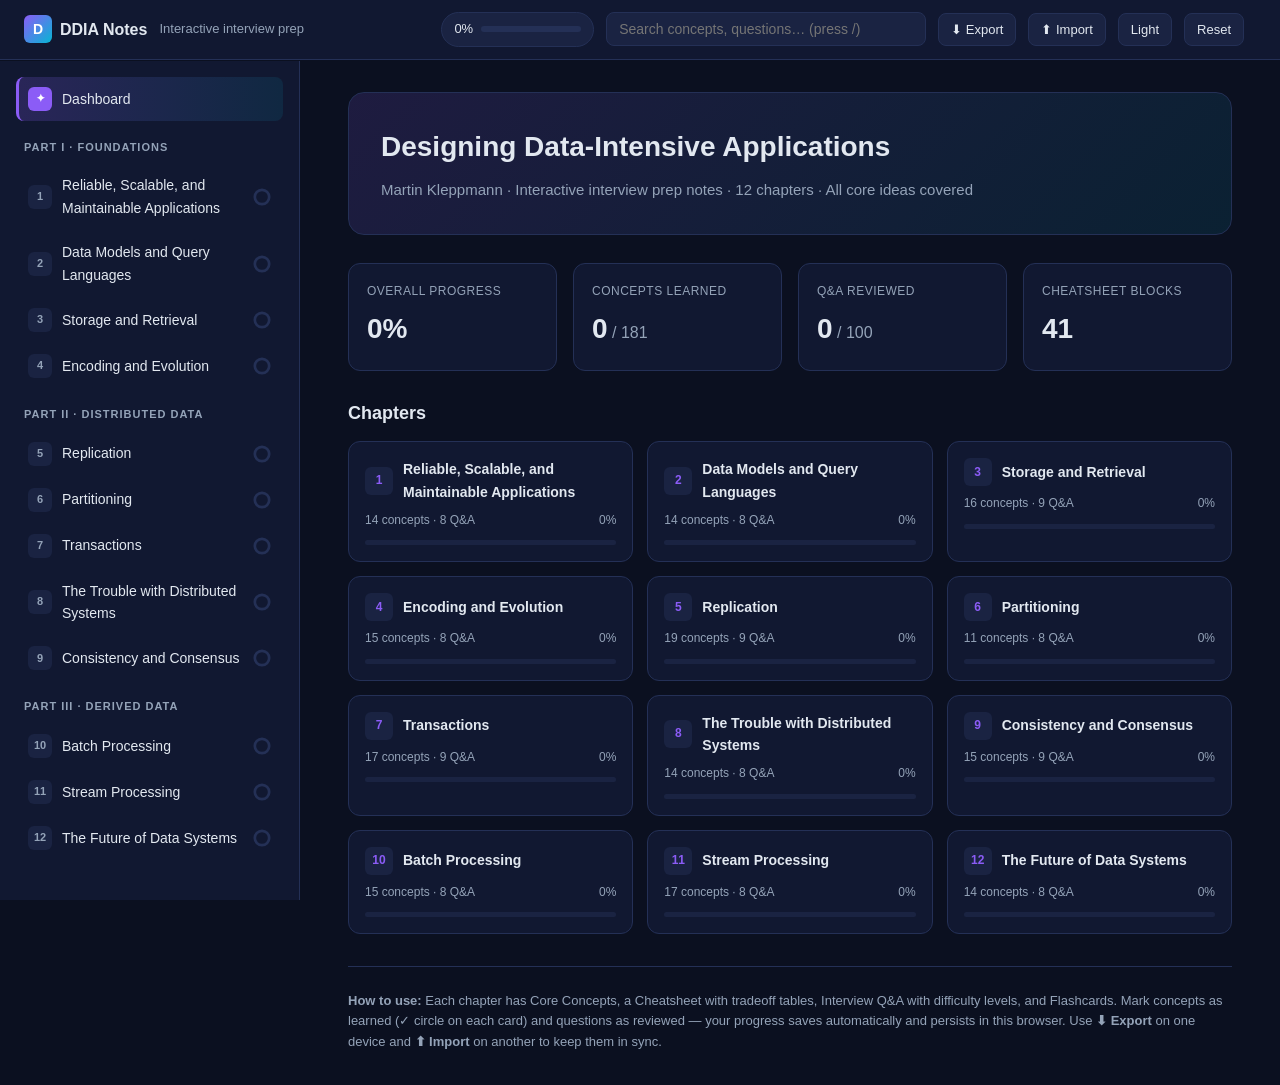
==== commit e555aaff: "responsive fix and renamed to index" ====
--- a/index.html
+++ b/index.html
@@ -1,1297 +1,68 @@
 <!DOCTYPE html>
 <html lang="en">
 <head>
-<meta charset="UTF-8">
-<meta name="viewport" content="width=device-width, initial-scale=1.0">
-<title>DDIA Interactive Notes - Interview Prep</title>
-<style>
-  * { box-sizing: border-box; margin: 0; padding: 0; }
-  :root {
-    --bg: #0b1020;
-    --bg-2: #111831;
-    --bg-3: #1a2342;
-    --border: #243056;
-    --text: #e2e8f0;
-    --text-muted: #94a3b8;
-    --accent: #8b5cf6;
-    --accent-2: #06b6d4;
-    --accent-3: #f59e0b;
-    --good: #10b981;
-    --bad: #ef4444;
-    --easy: #10b981;
-    --med: #f59e0b;
-    --hard: #ef4444;
-  }
-  body.light {
-    --bg: #f8fafc;
-    --bg-2: #ffffff;
-    --bg-3: #f1f5f9;
-    --border: #e2e8f0;
-    --text: #0f172a;
-    --text-muted: #475569;
-  }
-  body {
-    font-family: -apple-system, BlinkMacSystemFont, "Segoe UI", Roboto, Oxygen, Ubuntu, sans-serif;
-    background: var(--bg);
-    color: var(--text);
-    line-height: 1.6;
-    min-height: 100vh;
-    display: flex;
-    flex-direction: column;
-  }
-  code, pre {
-    font-family: "SF Mono", Monaco, Menlo, Consolas, monospace;
-    background: var(--bg-3);
-    padding: 2px 6px;
-    border-radius: 4px;
-    font-size: 0.9em;
-  }
-  pre { padding: 12px; overflow-x: auto; }
-
-  /* Top bar */
-  .topbar {
-    position: sticky;
-    top: 0;
-    z-index: 100;
-    background: var(--bg-2);
-    border-bottom: 1px solid var(--border);
-    padding: 12px 24px;
-    display: flex;
-    align-items: center;
-    gap: 16px;
-  }
-  .brand {
-    font-weight: 700;
-    font-size: 16px;
-    display: flex;
-    align-items: center;
-    gap: 8px;
-  }
-  .brand .logo {
-    width: 28px; height: 28px;
-    background: linear-gradient(135deg, var(--accent), var(--accent-2));
-    border-radius: 6px;
-    display: flex; align-items: center; justify-content: center;
-    font-size: 14px; color: white; font-weight: 900;
-  }
-  .brand-sub { color: var(--text-muted); font-weight: 400; font-size: 13px; margin-left: 4px;}
-  .topbar-spacer { flex: 1; }
-  .search-box {
-    background: var(--bg-3);
-    border: 1px solid var(--border);
-    border-radius: 8px;
-    padding: 8px 12px;
-    color: var(--text);
-    width: 320px;
-    font-size: 14px;
-    outline: none;
-  }
-  .search-box:focus { border-color: var(--accent); }
-  .iconbtn {
-    background: var(--bg-3);
-    border: 1px solid var(--border);
-    color: var(--text);
-    padding: 8px 12px;
-    border-radius: 8px;
-    cursor: pointer;
-    font-size: 13px;
-  }
-  .iconbtn:hover { background: var(--accent); color: white; border-color: var(--accent);}
-  .progress-pill {
-    display: flex; align-items: center; gap: 8px;
-    background: var(--bg-3);
-    border: 1px solid var(--border);
-    padding: 6px 12px;
-    border-radius: 999px;
-    font-size: 13px;
-  }
-  .progress-pill-bar {
-    width: 100px; height: 6px;
-    background: var(--border);
-    border-radius: 3px;
-    overflow: hidden;
-  }
-  .progress-pill-fill {
-    height: 100%;
-    background: linear-gradient(90deg, var(--accent), var(--accent-2));
-    transition: width 0.3s;
-  }
-
-  /* Layout */
-  .layout {
-    display: grid;
-    grid-template-columns: 300px 1fr;
-    flex: 1;
-    min-height: 0;
-  }
-  .sidebar {
-    background: var(--bg-2);
-    border-right: 1px solid var(--border);
-    overflow-y: auto;
-    padding: 16px;
-    max-height: calc(100vh - 61px);
-    position: sticky;
-    top: 61px;
-  }
-  .main {
-    padding: 32px 48px;
-    max-width: 1100px;
-    width: 100%;
-  }
-
-  /* Sidebar */
-  .part-header {
-    font-size: 11px;
-    text-transform: uppercase;
-    letter-spacing: 1px;
-    color: var(--text-muted);
-    padding: 16px 8px 8px;
-    font-weight: 700;
-  }
-  .chapter-item {
-    display: flex;
-    align-items: center;
-    gap: 10px;
-    padding: 10px 12px;
-    border-radius: 8px;
-    cursor: pointer;
-    transition: background 0.15s;
-    font-size: 14px;
-    color: var(--text);
-    margin-bottom: 2px;
-  }
-  .chapter-item:hover { background: var(--bg-3); }
-  .chapter-item.active {
-    background: linear-gradient(90deg, rgba(139,92,246,0.2), rgba(6,182,212,0.1));
-    border-left: 3px solid var(--accent);
-    padding-left: 9px;
-  }
-  .chapter-num {
-    min-width: 24px; height: 24px;
-    background: var(--bg-3);
-    color: var(--text-muted);
-    border-radius: 6px;
-    display: flex; align-items: center; justify-content: center;
-    font-size: 11px; font-weight: 700;
-  }
-  .chapter-item.active .chapter-num {
-    background: var(--accent);
-    color: white;
-  }
-  .chapter-title { flex: 1; }
-  .chapter-ring {
-    width: 18px; height: 18px;
-    position: relative;
-  }
-  .chapter-ring svg { width: 100%; height: 100%; transform: rotate(-90deg); }
-  .chapter-ring circle { fill: none; stroke-width: 3; }
-  .chapter-ring .bg { stroke: var(--border); }
-  .chapter-ring .fg { stroke: var(--good); transition: stroke-dashoffset 0.3s; }
-  .chapter-ring.done .check {
-    position: absolute; inset: 0;
-    display: flex; align-items: center; justify-content: center;
-    font-size: 11px; color: var(--good);
-  }
-
-  /* Main content */
-  .chapter-header {
-    margin-bottom: 24px;
-    padding-bottom: 20px;
-    border-bottom: 1px solid var(--border);
-  }
-  .chapter-label {
-    font-size: 12px;
-    color: var(--accent);
-    text-transform: uppercase;
-    letter-spacing: 1.5px;
-    font-weight: 700;
-  }
-  .chapter-header h1 {
-    font-size: 32px;
-    margin: 8px 0 12px;
-    line-height: 1.2;
-  }
-  .overview-text {
-    color: var(--text-muted);
-    font-size: 16px;
-    line-height: 1.7;
-  }
-  .overview-text p { margin-bottom: 10px; }
-
-  /* Tabs */
-  .tabs {
-    display: flex;
-    gap: 4px;
-    border-bottom: 1px solid var(--border);
-    margin-bottom: 28px;
-    overflow-x: auto;
-  }
-  .tab {
-    background: none;
-    border: none;
-    color: var(--text-muted);
-    padding: 12px 18px;
-    cursor: pointer;
-    font-size: 14px;
-    font-weight: 500;
-    border-bottom: 2px solid transparent;
-    white-space: nowrap;
-  }
-  .tab:hover { color: var(--text); }
-  .tab.active {
-    color: var(--accent);
-    border-bottom-color: var(--accent);
-  }
-  .tab-count {
-    display: inline-block;
-    background: var(--bg-3);
-    border-radius: 999px;
-    padding: 2px 8px;
-    font-size: 11px;
-    margin-left: 6px;
-  }
-
-  /* Concept cards */
-  .concepts-grid {
-    display: grid;
-    grid-template-columns: repeat(auto-fill, minmax(300px, 1fr));
-    gap: 16px;
-  }
-  .concept-card {
-    background: var(--bg-2);
-    border: 1px solid var(--border);
-    border-radius: 12px;
-    padding: 20px;
-    transition: all 0.2s;
-    position: relative;
-  }
-  .concept-card:hover {
-    border-color: var(--accent);
-    transform: translateY(-2px);
-    box-shadow: 0 4px 20px rgba(139,92,246,0.15);
-  }
-  .concept-card.learned {
-    border-color: var(--good);
-    background: linear-gradient(135deg, var(--bg-2), rgba(16,185,129,0.05));
-  }
-  .concept-term {
-    font-size: 17px;
-    font-weight: 700;
-    color: var(--accent-2);
-    margin-bottom: 10px;
-    padding-right: 40px;
-  }
-  .concept-def {
-    font-size: 14px;
-    margin-bottom: 12px;
-  }
-  .concept-why, .concept-example {
-    font-size: 13px;
-    color: var(--text-muted);
-    margin-top: 10px;
-    padding-top: 10px;
-    border-top: 1px dashed var(--border);
-  }
-  .concept-why::before { content: "Why it matters: "; font-weight: 600; color: var(--accent-3); }
-  .concept-example::before { content: "Example: "; font-weight: 600; color: var(--accent-2); }
-  .learn-toggle {
-    position: absolute;
-    top: 16px; right: 16px;
-    width: 24px; height: 24px;
-    border-radius: 50%;
-    border: 2px solid var(--border);
-    background: transparent;
-    cursor: pointer;
-    display: flex; align-items: center; justify-content: center;
-    color: var(--good);
-    font-size: 14px;
-    transition: all 0.15s;
-  }
-  .learn-toggle:hover { border-color: var(--good); }
-  .learn-toggle.on {
-    background: var(--good);
-    border-color: var(--good);
-    color: white;
-  }
-
-  /* Cheatsheet */
-  .cheatsheet-block {
-    background: var(--bg-2);
-    border: 1px solid var(--border);
-    border-radius: 12px;
-    padding: 20px;
-    margin-bottom: 20px;
-  }
-  .cheatsheet-block h3 {
-    font-size: 16px;
-    margin-bottom: 14px;
-    color: var(--accent-2);
-  }
-  .cheatsheet-block table {
-    width: 100%;
-    border-collapse: collapse;
-    font-size: 13px;
-  }
-  .cheatsheet-block th, .cheatsheet-block td {
-    text-align: left;
-    padding: 10px 12px;
-    border-bottom: 1px solid var(--border);
-    vertical-align: top;
-  }
-  .cheatsheet-block th {
-    background: var(--bg-3);
-    font-weight: 600;
-    color: var(--accent);
-    font-size: 12px;
-    text-transform: uppercase;
-    letter-spacing: 0.5px;
-  }
-  .cheatsheet-block tr:last-child td { border-bottom: none; }
-  .cheatsheet-block ul {
-    margin-left: 20px;
-    font-size: 14px;
-  }
-  .cheatsheet-block li { margin-bottom: 6px; }
-  .cs-note {
-    font-size: 13px;
-    color: var(--text-muted);
-    margin-top: 10px;
-    font-style: italic;
-  }
-
-  /* Interview Q&A */
-  .qa-item {
-    background: var(--bg-2);
-    border: 1px solid var(--border);
-    border-radius: 10px;
-    margin-bottom: 12px;
-    overflow: hidden;
-    transition: all 0.2s;
-  }
-  .qa-item.reviewed { border-color: var(--good); }
-  .qa-header {
-    padding: 16px 20px;
-    cursor: pointer;
-    display: flex;
-    align-items: center;
-    gap: 12px;
-  }
-  .qa-header:hover { background: var(--bg-3); }
-  .qa-q {
-    flex: 1;
-    font-weight: 600;
-    font-size: 15px;
-  }
-  .diff-badge {
-    font-size: 10px;
-    padding: 3px 8px;
-    border-radius: 999px;
-    font-weight: 700;
-    text-transform: uppercase;
-    letter-spacing: 0.5px;
-  }
-  .diff-easy { background: rgba(16,185,129,0.15); color: var(--easy); }
-  .diff-med { background: rgba(245,158,11,0.15); color: var(--med); }
-  .diff-hard { background: rgba(239,68,68,0.15); color: var(--hard); }
-  .qa-chevron {
-    color: var(--text-muted);
-    transition: transform 0.2s;
-  }
-  .qa-item.open .qa-chevron { transform: rotate(180deg); }
-  .qa-body {
-    max-height: 0;
-    overflow: hidden;
-    transition: max-height 0.3s ease;
-  }
-  .qa-item.open .qa-body {
-    max-height: 3000px;
-  }
-  .qa-body-inner {
-    padding: 0 20px 20px;
-    font-size: 14px;
-    color: var(--text);
-    border-top: 1px solid var(--border);
-    padding-top: 16px;
-  }
-  .qa-body-inner p { margin-bottom: 10px; }
-  .qa-body-inner ul, .qa-body-inner ol { margin: 10px 0 10px 24px; }
-  .qa-body-inner li { margin-bottom: 6px; }
-  .qa-footer {
-    display: flex;
-    justify-content: flex-end;
-    padding: 10px 20px;
-    border-top: 1px solid var(--border);
-  }
-  .review-btn {
-    background: var(--bg-3);
-    border: 1px solid var(--border);
-    color: var(--text);
-    padding: 6px 12px;
-    border-radius: 6px;
-    font-size: 12px;
-    cursor: pointer;
-  }
-  .review-btn.on {
-    background: var(--good);
-    color: white;
-    border-color: var(--good);
-  }
-
-  /* Flashcards */
-  .fc-controls {
-    display: flex;
-    gap: 12px;
-    align-items: center;
-    margin-bottom: 24px;
-    flex-wrap: wrap;
-  }
-  .fc-stage {
-    display: flex;
-    justify-content: center;
-    align-items: center;
-    min-height: 320px;
-    perspective: 1200px;
-    margin-bottom: 20px;
-  }
-  .flashcard {
-    width: min(520px, 100%);
-    height: 300px;
-    position: relative;
-    transform-style: preserve-3d;
-    transition: transform 0.6s;
-    cursor: pointer;
-  }
-  .flashcard.flipped { transform: rotateY(180deg); }
-  .fc-face {
-    position: absolute;
-    inset: 0;
-    backface-visibility: hidden;
-    background: var(--bg-2);
-    border: 1px solid var(--border);
-    border-radius: 16px;
-    padding: 28px;
-    display: flex;
-    flex-direction: column;
-    justify-content: center;
-    align-items: center;
-    text-align: center;
-    overflow-y: auto;
-  }
-  .fc-front {
-    background: linear-gradient(135deg, var(--bg-2), var(--bg-3));
-    border-color: var(--accent);
-  }
-  .fc-back {
-    transform: rotateY(180deg);
-    background: linear-gradient(135deg, var(--bg-2), rgba(6,182,212,0.1));
-    border-color: var(--accent-2);
-  }
-  .fc-label {
-    font-size: 11px;
-    text-transform: uppercase;
-    letter-spacing: 1.5px;
-    color: var(--text-muted);
-    margin-bottom: 10px;
-  }
-  .fc-front .fc-content { font-size: 20px; font-weight: 600; }
-  .fc-back .fc-content { font-size: 15px; text-align: left; line-height: 1.7; }
-  .fc-back .fc-content ul { margin-left: 20px; margin-top: 8px;}
-  .fc-back .fc-content li { margin-bottom: 4px; }
-  .fc-nav { display: flex; gap: 10px; justify-content: center; align-items: center; }
-  .fc-counter {
-    color: var(--text-muted);
-    font-size: 14px;
-    min-width: 60px;
-    text-align: center;
-  }
-
-  /* Dashboard (first page) */
-  .dash-hero {
-    background: linear-gradient(135deg, rgba(139,92,246,0.15), rgba(6,182,212,0.1));
-    border: 1px solid var(--border);
-    border-radius: 16px;
-    padding: 32px;
-    margin-bottom: 28px;
-  }
-  .dash-hero h1 { font-size: 28px; margin-bottom: 8px;}
-  .dash-hero p { color: var(--text-muted); font-size: 15px; }
-  .dash-stats {
-    display: grid;
-    grid-template-columns: repeat(auto-fit, minmax(180px, 1fr));
-    gap: 16px;
-    margin-bottom: 28px;
-  }
-  .stat-card {
-    background: var(--bg-2);
-    border: 1px solid var(--border);
-    border-radius: 12px;
-    padding: 18px;
-  }
-  .stat-label { font-size: 12px; color: var(--text-muted); text-transform: uppercase; letter-spacing: 0.5px; }
-  .stat-value { font-size: 28px; font-weight: 700; margin-top: 6px;}
-  .stat-value .small { font-size: 16px; color: var(--text-muted); font-weight: 400;}
-
-  .dash-chapters {
-    display: grid;
-    grid-template-columns: repeat(auto-fill, minmax(260px, 1fr));
-    gap: 14px;
-  }
-  .dash-chapter-card {
-    background: var(--bg-2);
-    border: 1px solid var(--border);
-    border-radius: 12px;
-    padding: 16px;
-    cursor: pointer;
-    transition: all 0.2s;
-  }
-  .dash-chapter-card:hover {
-    border-color: var(--accent);
-    transform: translateY(-2px);
-  }
-  .dcc-head { display: flex; align-items: center; gap: 10px; margin-bottom: 8px;}
-  .dcc-num {
-    width: 28px; height: 28px;
-    background: var(--bg-3);
-    border-radius: 6px;
-    display: flex; align-items: center; justify-content: center;
-    font-weight: 700; font-size: 12px;
-    color: var(--accent);
-  }
-  .dcc-title { font-weight: 600; font-size: 14px; flex: 1;}
-  .dcc-prog-bar {
-    height: 5px;
-    background: var(--bg-3);
-    border-radius: 3px;
-    overflow: hidden;
-    margin-top: 10px;
-  }
-  .dcc-prog-fill {
-    height: 100%;
-    background: linear-gradient(90deg, var(--accent), var(--accent-2));
-  }
-  .dcc-meta {
-    display: flex;
-    justify-content: space-between;
-    font-size: 12px;
-    color: var(--text-muted);
-    margin-top: 6px;
-  }
-
-  /* Search results */
-  .search-results {
-    position: absolute;
-    top: 46px; right: 0;
-    width: 420px;
-    background: var(--bg-2);
-    border: 1px solid var(--border);
-    border-radius: 10px;
-    max-height: 400px;
-    overflow-y: auto;
-    box-shadow: 0 8px 32px rgba(0,0,0,0.4);
-    display: none;
-    z-index: 200;
-  }
-  .search-results.open { display: block; }
-  .sr-item {
-    padding: 12px 14px;
-    border-bottom: 1px solid var(--border);
-    cursor: pointer;
-    font-size: 13px;
-  }
-  .sr-item:hover { background: var(--bg-3); }
-  .sr-label { color: var(--accent); font-size: 11px; text-transform: uppercase; letter-spacing: 0.5px; margin-bottom: 4px;}
-  .sr-title { font-weight: 600; }
-  .sr-snippet { color: var(--text-muted); margin-top: 4px; font-size: 12px; }
-
-  .search-wrap { position: relative; }
-
-  /* Misc */
-  .empty-tab { color: var(--text-muted); padding: 24px; text-align: center;}
-  kbd {
-    font-family: "SF Mono", Monaco, monospace;
-    background: var(--bg-3);
-    border: 1px solid var(--border);
-    padding: 2px 6px;
-    border-radius: 4px;
-    font-size: 11px;
-  }
-  .chapter-footer {
-    margin-top: 40px;
-    padding-top: 24px;
-    border-top: 1px solid var(--border);
-    display: flex;
-    justify-content: space-between;
-    gap: 16px;
-  }
-  .nav-btn {
-    background: var(--bg-2);
-    border: 1px solid var(--border);
-    padding: 12px 18px;
-    border-radius: 10px;
-    cursor: pointer;
-    color: var(--text);
-    font-size: 14px;
-    flex: 1;
-    max-width: 300px;
-    transition: all 0.2s;
-  }
-  .nav-btn:hover { border-color: var(--accent); background: var(--bg-3); }
-  .nav-btn.right { text-align: right; }
-  .nav-btn-label { font-size: 11px; color: var(--text-muted); text-transform: uppercase; letter-spacing: 0.5px; margin-bottom: 4px; }
-
-  /* Responsive */
-  @media (max-width: 900px) {
-    .layout { grid-template-columns: 1fr; }
-    .sidebar { position: relative; top: 0; max-height: none; }
-    .main { padding: 20px; }
-    .search-box { width: 180px; }
-    .search-results { width: 300px; right: -40px;}
-  }
-
-  .hl { background: rgba(139,92,246,0.25); padding: 0 2px; border-radius: 3px;}
-  .mono { font-family: "SF Mono", Monaco, monospace; font-size: 0.92em; }
-  .tag {
-    display: inline-block;
-    background: var(--bg-3);
-    border: 1px solid var(--border);
-    border-radius: 999px;
-    padding: 2px 10px;
-    font-size: 11px;
-    margin-right: 6px;
-    color: var(--text-muted);
-  }
-  .tag.strong { background: rgba(139,92,246,0.15); color: var(--accent); border-color: var(--accent);}
-
-  /* Scrollbars */
-  ::-webkit-scrollbar { width: 8px; height: 8px; }
-  ::-webkit-scrollbar-track { background: var(--bg); }
-  ::-webkit-scrollbar-thumb { background: var(--border); border-radius: 4px;}
-  ::-webkit-scrollbar-thumb:hover { background: var(--accent);}
-</style>
+  <meta charset="UTF-8">
+  <meta name="viewport" content="width=device-width, initial-scale=1.0, viewport-fit=cover">
+  <meta name="theme-color" content="#0b1020">
+  <title>DDIA Interactive Notes - Interview Prep</title>
+  <link rel="stylesheet" href="styles.css">
 </head>
 <body>
-  <div class="topbar">
+
+  <!-- Top bar -->
+  <header class="topbar">
+    <button class="menu-toggle" id="menuToggle" aria-label="Open chapters menu" title="Chapters">☰</button>
+
     <div class="brand">
       <div class="logo">D</div>
       DDIA Notes
       <span class="brand-sub">Interactive interview prep</span>
     </div>
+
     <div class="topbar-spacer"></div>
+
     <div class="progress-pill" title="Overall progress across all chapters">
       <span id="overallProgressText">0%</span>
       <div class="progress-pill-bar"><div class="progress-pill-fill" id="overallProgressFill" style="width:0%"></div></div>
     </div>
+
     <div class="search-wrap">
-      <input type="text" class="search-box" id="searchBox" placeholder="Search concepts, questions... (press /)" />
+      <input type="text" class="search-box" id="searchBox" placeholder="Search concepts, questions… (press /)" />
       <div class="search-results" id="searchResults"></div>
     </div>
+
     <button class="iconbtn" id="exportBtn" title="Export your progress to a file (so you can import it on another device)">⬇ Export</button>
     <button class="iconbtn" id="importBtn" title="Import progress from a file">⬆ Import</button>
     <input type="file" id="importFile" accept="application/json,.json" style="display:none" />
     <button class="iconbtn" id="themeToggle" title="Toggle theme">Light</button>
     <button class="iconbtn" id="resetBtn" title="Reset all progress">Reset</button>
-  </div>
 
-  <div id="toast" style="position:fixed;bottom:24px;left:50%;transform:translateX(-50%);background:var(--bg-2);border:1px solid var(--accent);color:var(--text);padding:12px 20px;border-radius:10px;font-size:14px;box-shadow:0 8px 24px rgba(0,0,0,0.3);opacity:0;transition:opacity 0.25s;pointer-events:none;z-index:500;"></div>
+    <!-- Mobile-only overflow menu -->
+    <div class="more-wrap">
+      <button class="more-toggle" id="moreToggle" aria-label="More actions" title="More">⋯</button>
+      <div class="more-menu" id="moreMenu">
+        <button class="iconbtn" data-action="export">⬇ Export progress</button>
+        <button class="iconbtn" data-action="import">⬆ Import progress</button>
+        <button class="iconbtn" data-action="theme">☀ Toggle theme</button>
+        <button class="iconbtn" data-action="reset">⟲ Reset progress</button>
+      </div>
+    </div>
+  </header>
 
+  <!-- Backdrop for mobile drawer -->
+  <div class="backdrop" id="backdrop"></div>
+
+  <!-- Layout -->
   <div class="layout">
     <aside class="sidebar" id="sidebar"></aside>
     <main class="main" id="main"></main>
   </div>
 
-<script>
-// ============================================================
-// DATA: DDIA chapters
-// ============================================================
-const DATA = {"chapters": [{"id": "ch1", "part": 1, "number": 1, "title": "Reliable, Scalable, and Maintainable Applications", "overview": "<p>This chapter frames the whole book. Modern applications are <em>data-intensive</em> rather than compute-intensive &mdash; they combine databases, caches, search indexes, message queues, batch processors, etc. &mdash; and engineers compose these building blocks into larger systems.</p><p>Kleppmann introduces three concerns every such system must address: <strong>reliability</strong> (works correctly despite faults), <strong>scalability</strong> (handles growth in load/data/complexity), and <strong>maintainability</strong> (productively evolvable by many people over time).</p><p>Percentiles (p50/p95/p99/p999), load parameters, tail latency amplification, and the Twitter home-timeline example are introduced here.</p>", "concepts": [{"term": "Reliability", "def": "A system continues to perform its expected function correctly, even in the face of adversity (hardware faults, software errors, human mistakes).", "why": "Reliability is the floor &mdash; without it, nothing else matters.", "ex": "Netflix's Chaos Monkey deliberately kills instances in production to force engineers to design for failure."}, {"term": "Fault vs Failure", "def": "A <strong>fault</strong> is a single component deviating from spec; a <strong>failure</strong> is the whole system stopping service. Fault-tolerant systems prevent faults from becoming failures.", "why": "You can't prevent all faults, but you can stop them from cascading. Design for faults, measure failures."}, {"term": "Hardware, software & human faults", "def": "Three fault classes: hardware (disk crashes, power loss), software (bugs, runaway processes, cascading failures from shared bugs), human (config errors, which dominate outages).", "why": "Each class needs different mitigations: redundancy for hardware, rigorous testing & monitoring for software, sandboxes/training/fast rollback for human."}, {"term": "Scalability", "def": "A system's ability to cope with increased load. You describe <em>load</em> with load parameters (RPS, read/write ratio, cache hit rate, fanout), and <em>performance</em> with response-time percentiles.", "why": "Scalability isn't binary. Always ask: \"If load grows in dimension X, what are our options?\""}, {"term": "Load parameters", "def": "Numbers that describe the current load on a system: requests/sec to a web server, reads/writes ratio in a DB, simultaneously active users, cache hit rate, or (for Twitter) the <em>fanout</em> per tweet.", "why": "You can't reason about scaling without naming the bottleneck dimension.", "ex": "Twitter home timeline: ~300k reads/sec for timeline, but only ~4.6k writes/sec. Fanout (avg followers per tweet author) = dominant cost."}, {"term": "Response time vs latency", "def": "<strong>Response time</strong> is what the client sees (service time + network + queueing). <strong>Latency</strong> is the duration a request is waiting to be handled.", "why": "Latency is commonly conflated with response time; the book is precise because the distinction matters when queueing dominates."}, {"term": "Percentiles (p50, p95, p99, p999)", "def": "Median (p50) is typical; tail percentiles (p99, p99.9) capture the worst user experiences. High-value users often hit the tail because they generate more requests.", "why": "Averages hide outliers. SLOs/SLAs are defined in percentiles. Amazon found 100ms of extra p99 latency reduces sales by 1%.", "ex": "If p99 = 1.5s and you make 100 requests/page, the probability of at least one slow request approaches 63%."}, {"term": "Tail latency amplification", "def": "When one user request fans out into many parallel backend calls, the slowest sub-call determines the end-to-end latency &mdash; so tail percentiles of sub-services drive the p50 of the whole.", "why": "Even if only 1% of a service's calls are slow, a request that hits 100 of them will almost always be slow."}, {"term": "Scaling up vs scaling out", "def": "<strong>Vertical (up)</strong>: bigger machine, simpler but limited by the biggest machine you can buy. <strong>Horizontal (out)</strong>: add more machines, harder to distribute state.", "why": "Stateless services scale out easily; stateful ones (databases) require partitioning/replication, which is the rest of the book.", "ex": "Elastic systems auto-scale out; other systems are manually scaled but have simpler operational models."}, {"term": "Maintainability", "def": "Designing software so that working on it in the future isn't miserable. Three sub-principles: <strong>operability</strong>, <strong>simplicity</strong>, <strong>evolvability</strong>.", "why": "Most of a system's cost is maintenance. Good initial design pays compound interest."}, {"term": "Operability", "def": "Making life easy for operations: good monitoring, runbooks, predictable behavior, self-healing where possible, understandable alerts.", "why": "Ops teams are force multipliers. A system that's hard to operate degrades faster than its code rots."}, {"term": "Simplicity (managing complexity)", "def": "Reducing <em>accidental</em> complexity &mdash; complexity not inherent to the problem but imposed by tools/abstractions. Good abstractions hide implementation without lying about their properties.", "why": "Complex systems are harder to test, understand, and evolve. Simplicity is a feature."}, {"term": "Evolvability (extensibility)", "def": "The ease with which engineering teams can adapt the system to new requirements. Closely tied to simplicity and agile working practices.", "why": "Requirements always change; the question is whether the system bends or breaks when they do."}, {"term": "Twitter home timeline", "def": "Classic scalability case study. Two approaches: (1) compute timeline on read by querying followees, or (2) maintain a materialized inbox per user via fanout on write.", "why": "Illustrates the read vs write tradeoff. Twitter ultimately used a hybrid: fanout on write for most users, fanout on read for celebrities (millions of followers).", "ex": "A user who posts once and has 100M followers would require 100M inserts if purely fanout-on-write &mdash; prohibitively expensive."}], "cheatsheet": [{"title": "Fault types and their defenses", "type": "table", "headers": ["Fault class", "Examples", "Defenses"], "rows": [["Hardware", "Disk, RAM, power, network", "Redundancy (RAID, dual PSU, multi-AZ), rolling restarts"], ["Software", "Bugs that fire on all nodes, runaway GC, cascading failures", "Careful testing, isolation, monitoring, measure/alert on anomalies"], ["Human", "Misconfig, bad deploy", "Sandboxes, staging envs, canary deploys, fast rollback, training, blameless post-mortems"]]}, {"title": "Describing performance", "type": "list", "items": ["<strong>Load</strong>: RPS, read/write ratio, concurrent users, cache hit rate, fanout", "<strong>Performance</strong>: response-time distribution &mdash; not just mean", "<strong>Percentiles</strong> over mean: p50 (median) for typical, p95/p99/p99.9 for tail", "<strong>SLO/SLA</strong> expressed as \"p99 &lt; X ms with 99.9% uptime\"", "<strong>Queueing theory</strong>: once utilization &gt; ~70%, response time explodes; plan for headroom"]}, {"title": "Twitter timeline: two approaches", "type": "table", "headers": ["Approach", "Read cost", "Write cost", "When to use"], "rows": [["Fan-out on read (pull)", "Expensive: query many followees at read time", "Cheap", "When reads are rare, writes are heavy, or user has many followees"], ["Fan-out on write (push)", "Cheap: inbox already materialized", "Expensive: insert into every follower's inbox", "When reads are much more common than writes (typical)"], ["Hybrid (what Twitter did)", "Cheap for normal users; compute-on-read for celebs", "Cheap for normal users; skip for celebs", "Skewed fan-out: handful of users dominate write cost"]], "note": "Key takeaway: pick the technique per load parameter, not per system."}], "interview": [{"q": "What is the difference between reliability, scalability, and maintainability?", "diff": "easy", "a": "<p><strong>Reliability</strong> = continues to work correctly despite faults (hardware, software, human). <strong>Scalability</strong> = ability to handle growth in load, data, or complexity. <strong>Maintainability</strong> = can be productively worked on by many engineers over time, which decomposes into operability, simplicity, and evolvability.</p><p>They often trade off: a highly available multi-region system is more reliable but harder to operate; simple single-node systems are easy to maintain but don't scale.</p>"}, {"q": "Why do we prefer percentiles over averages for measuring performance?", "diff": "easy", "a": "<p>Averages are dominated by bulk traffic and hide the tail &mdash; yet the tail is what drives user pain and SLA breaches. A service can have a great mean response time while 1% of users are experiencing timeouts.</p><ul><li><strong>p50 (median)</strong>: typical user experience</li><li><strong>p95/p99</strong>: user pain; captures what the worst common-case requests look like</li><li><strong>p999</strong>: your most valuable users (who send the most requests) see these</li></ul><p>Amazon and Google cite percentiles in SLOs explicitly because a ~100ms regression in p99 can measurably reduce revenue.</p>"}, {"q": "Explain tail latency amplification with an example.", "diff": "medium", "a": "<p>When a single user request fans out into many parallel backend calls, the overall latency is dominated by the slowest sub-call. Even if each sub-call has only a 1% chance of being slow (p99 = slow), a request making 100 of them will <em>almost certainly</em> hit at least one slow one: P(at least one slow) = 1 - 0.99^100 &asymp; 63%.</p><p>Real example: a search query might hit hundreds of index shards; the user waits for the slowest shard. This is why reducing tail latency (not average) is critical in microservices.</p><p>Mitigations: hedged requests (issue duplicate to a second replica if first is slow), tail-tolerant systems, reducing fanout, per-subsystem SLOs.</p>"}, {"q": "Walk me through the Twitter home timeline problem and how you would scale it.", "diff": "hard", "a": "<p>Core tension: ~4.6k tweets/sec (writes) vs ~300k timeline reads/sec &mdash; reads are ~65&times; more frequent. Two approaches:</p><ol><li><strong>Fanout on read (pull model)</strong>: on read, query all users the viewer follows and merge tweets. Simple, cheap writes, but read cost scales with follow-graph size &mdash; prohibitive at 300k RPS.</li><li><strong>Fanout on write (push model)</strong>: maintain a materialized \"inbox\" per user. On a tweet, insert into every follower's inbox. Reads are O(1) &mdash; just read inbox. But a celebrity with 100M followers would trigger 100M writes per tweet.</li></ol><p>Twitter's <strong>hybrid</strong>: fanout on write for normal users, fanout on read for celebrities (merged at read time into the inbox). Best of both.</p><p>This illustrates a recurring pattern: when load is skewed, you often need <em>different</em> strategies for the head vs tail of the distribution.</p>"}, {"q": "What is the difference between a fault and a failure?", "diff": "easy", "a": "<p>A <strong>fault</strong> is one component of the system deviating from spec (a disk fails, a process crashes, a packet is dropped). A <strong>failure</strong> is the whole system stopping to provide its service to users. A fault-tolerant or resilient system is one where faults don't escalate into failures. Redundancy, retries, circuit breakers, and graceful degradation are the tools.</p>"}, {"q": "What is the difference between scaling up and scaling out? When would you pick each?", "diff": "medium", "a": "<p><strong>Scaling up (vertical)</strong>: bigger machine (more CPU, RAM, disk). Simpler: no partitioning, no distributed consensus, single-node semantics. Limited by the largest machine available and by cost non-linearity at the top.</p><p><strong>Scaling out (horizontal)</strong>: more machines. Required past a certain scale, especially for bandwidth and storage. Introduces distributed-systems problems: partitioning, replication, consistency, coordination.</p><p>Rule of thumb: scale up until you can't, because distributed systems are hard. Stateless services are easy to scale out; stateful ones need careful design (rest of the book).</p>"}, {"q": "What makes a system maintainable?", "diff": "medium", "a": "<p>Kleppmann identifies three design principles:</p><ul><li><strong>Operability</strong>: easy for operators &mdash; good monitoring, runbooks, predictable behavior, self-healing where possible, good docs, meaningful alerts.</li><li><strong>Simplicity</strong>: minimize accidental complexity &mdash; the complexity not inherent to the problem but introduced by tools/abstractions. Good abstractions hide implementation without lying about their properties.</li><li><strong>Evolvability</strong>: easy to change &mdash; make requirement shifts a bend, not a break. Tied to test coverage, clear module boundaries, and schema evolution.</li></ul><p>Most system cost is maintenance, not development, so these pay off hugely long-term.</p>"}, {"q": "How would you choose load parameters for a new system?", "diff": "medium", "a": "<p>Load parameters depend on the system's architecture and bottleneck, not a generic list. For a web app: RPS, unique users, request size. For a database: read/write ratio, active connections, working-set size vs RAM. For a messaging system: messages/sec and fanout. For a batch system: input size, parallelism, and output fanout.</p><p>Method: identify what dominates cost, then choose a parameter that captures it. For Twitter, the key insight is that the <em>distribution</em> of followers-per-user (fanout) dominates &mdash; not raw tweet volume.</p>"}]}, {"id": "ch2", "part": 1, "number": 2, "title": "Data Models and Query Languages", "overview": "<p>Data models shape how you think. This chapter compares the three dominant paradigms: the <strong>relational model</strong> (tables, rows, SQL), the <strong>document model</strong> (self-contained JSON/BSON records), and the <strong>graph model</strong> (nodes and edges, rich traversal).</p><p>Kleppmann traces the rise of NoSQL: scaling, schema flexibility, specialized queries, and the object-relational impedance mismatch. He argues these models aren't mutually exclusive &mdash; they occupy different ergonomic niches.</p><p>Then query languages: imperative vs declarative, SQL, MapReduce (a hybrid), and declarative graph languages like Cypher and SPARQL.</p>", "concepts": [{"term": "Relational model", "def": "Data organized in <em>relations</em> (tables) of tuples (rows), queried declaratively via SQL. Joins handle relationships between entities.", "why": "Dominant for 40+ years because joins and ACID are genuinely useful for business data with relationships and constraints."}, {"term": "Document model", "def": "Self-contained records (typically JSON) stored as a tree. Good for one-to-many data that is loaded together (e.g., a resume with its list of jobs).", "why": "Better locality (one read vs many joins), schema flexibility, fits object-oriented code more naturally.", "ex": "MongoDB, CouchDB, DynamoDB."}, {"term": "Graph model", "def": "Nodes connected by labeled edges. Two main flavors: <strong>property graph</strong> (Neo4j, Cypher) and <strong>triple-store</strong> (RDF, SPARQL).", "why": "Excels at highly interconnected data and multi-hop queries (friends-of-friends, recommendations, genealogies)."}, {"term": "Object-relational impedance mismatch", "def": "The friction between object-oriented code (nested objects, collections) and the flat tables of relational DBs, typically handled by ORMs.", "why": "A classic motivation for document DBs: a resume is naturally a tree, and the document model keeps it as one."}, {"term": "Many-to-one / many-to-many", "def": "Relational natively handles these via foreign keys and JOINs. Document model handles one-to-many well but many-to-many requires denormalization or application-side joins.", "why": "As soon as your data has many-to-many (users &harr; groups, tags &harr; posts), relational becomes more natural again."}, {"term": "Schema-on-read vs schema-on-write", "def": "<strong>Schema-on-write</strong> (relational): schema is defined and enforced at write time. <strong>Schema-on-read</strong> (document): structure is interpreted when read; new fields just appear.", "why": "Schema-on-read is convenient for fast iteration; schema-on-write catches errors earlier and documents intent. Don't confuse \"schemaless\" with \"no implicit schema\".", "ex": "Adding a new field: document DB = just write it; relational = ALTER TABLE + migration (often fast in modern DBs)."}, {"term": "Normalization", "def": "Decomposing data to remove redundancy, using IDs for references rather than duplicating values. E.g., storing city_id instead of \"San Francisco\" everywhere.", "why": "Avoids update anomalies, supports consistent rename, enables joins. But requires joins on read."}, {"term": "Denormalization", "def": "Duplicating data intentionally for read performance. Common in document DBs (embed frequently read child objects) and analytics.", "why": "Trades write complexity and storage for read speed; must carefully manage update propagation."}, {"term": "Declarative vs imperative query", "def": "<strong>Declarative</strong> (SQL, Cypher) states <em>what</em> you want; the engine decides how. <strong>Imperative</strong> states the algorithm step-by-step.", "why": "Declarative lets the engine optimize (push down predicates, parallelize, pick indexes) without changing code."}, {"term": "MapReduce querying", "def": "A programming model where you supply two pure functions: a <em>mapper</em> emits key-value pairs from each record, a <em>reducer</em> aggregates values by key.", "why": "Runs on massive parallelism, but more cumbersome than SQL. MongoDB's aggregation pipeline largely replaced its MapReduce."}, {"term": "Property graph", "def": "Nodes and directed edges both have labels and key-value properties. Queried with languages like <strong>Cypher</strong>.", "why": "Very expressive; allows complex traversals in a compact syntax: MATCH (a)-[:FRIEND]-&gt;(b)-[:FRIEND]-&gt;(c) RETURN c."}, {"term": "Triple-store / RDF / SPARQL", "def": "Data as (subject, predicate, object) triples. <strong>SPARQL</strong> is the query language. <strong>RDF</strong> was designed for the semantic web.", "why": "Flexible schema-less structure, good interchange format; conceptually similar to property graphs."}, {"term": "Datalog", "def": "An older logic-programming query language (rules over facts). Cypher and SPARQL descend from it conceptually.", "why": "Reasoning by rules enables inference and derived facts; cleaner for recursive relationships than SQL."}, {"term": "CODASYL / network model", "def": "1970s pre-relational model with nested records and explicit pointers between records. Required the programmer to walk the graph manually.", "why": "Historical parallel: document databases reintroduce some of its issues when relationships become many-to-many."}], "cheatsheet": [{"title": "Relational vs Document vs Graph", "type": "table", "headers": ["Dimension", "Relational", "Document", "Graph"], "rows": [["Shape", "Flat tables + joins", "Self-contained trees", "Nodes + edges"], ["Schema", "Enforced on write", "On read (implicit)", "Flexible"], ["Locality", "Many joins = many seeks", "Whole doc in one read", "Traversal via edges"], ["Many-to-many", "Natural (JOINs)", "Awkward (app-side joins)", "Excellent"], ["Ad-hoc queries", "Excellent (SQL)", "Limited", "Good (Cypher/SPARQL)"], ["Best fit", "Business data w/ relationships", "Tree-shaped, self-contained records", "Interconnected graph data"], ["Examples", "Postgres, MySQL, Oracle", "MongoDB, Couch, Dynamo", "Neo4j, JanusGraph, RDF stores"]]}, {"title": "Imperative vs Declarative query", "type": "table", "headers": ["", "Imperative", "Declarative"], "rows": [["You write", "Step-by-step algorithm", "What result you want"], ["Optimization", "Your responsibility", "Engine chooses plan"], ["Parallelism", "Hard (code order matters)", "Easy (engine reorders safely)"], ["Examples", "LINQ fluent methods, low-level code", "SQL, Cypher, SPARQL, Datalog"]]}, {"title": "When to pick each model", "type": "list", "items": ["<strong>Relational</strong>: many entity types, many-to-many relationships, consistency matters, ad-hoc reporting", "<strong>Document</strong>: data is a tree per record, accessed as a unit, schema evolves fast, no deep cross-record joins", "<strong>Graph</strong>: data is a graph (social, fraud, knowledge), queries are multi-hop traversals, relationship types evolve", "<strong>Polyglot persistence</strong> is normal: use each model where it fits"]}], "interview": [{"q": "When would you pick a document database over a relational one?", "diff": "medium", "a": "<p>Pick document when:</p><ul><li>Your data naturally fits a tree (resume + jobs + education) and is accessed as a unit &mdash; better locality, one read instead of many joins.</li><li>Your schema evolves fast and you want schema-on-read flexibility.</li><li>You don't have many-to-many relationships &mdash; document DBs handle those awkwardly (app-side joins or denormalization).</li><li>You need horizontal scale and can partition by document key.</li></ul><p>Stay relational when data is relational (many entities, many joins, many-to-many), when you need ACID across rows, or when ad-hoc queries and joins dominate.</p><p>Rule of thumb: if your data is a tree per record, document is great. If it's a graph (more than trees) or needs complex queries, relational (or graph) is better.</p>"}, {"q": "What is the object-relational impedance mismatch?", "diff": "easy", "a": "<p>Application code is object-oriented (nested objects, collections, inheritance) but relational databases store flat tuples. Every app-DB boundary needs translation &mdash; typically an ORM &mdash; which is often leaky, introduces N+1 query issues, and obscures performance. Document databases largely eliminate this by storing objects in their native shape (JSON).</p>"}, {"q": "What do schema-on-read and schema-on-write mean, and what tradeoffs do they imply?", "diff": "medium", "a": "<p><strong>Schema-on-write</strong> (relational): declared and enforced up-front. Pros: errors caught early, schema is self-documenting, queries can assume shape. Cons: migrations are heavier.</p><p><strong>Schema-on-read</strong> (document): data written freely; structure interpreted at read time. Pros: fast iteration, mixed old and new records coexist. Cons: bugs appear late in production, readers must defensively handle missing/extra fields.</p><p>Important nuance: schema-on-read is not \"no schema\" &mdash; the schema lives implicitly in every piece of code that reads the data. You've just moved enforcement from one place (DB) to many (every reader).</p>"}, {"q": "How does a document DB handle a many-to-many relationship like users-to-groups?", "diff": "medium", "a": "<p>Three common patterns:</p><ol><li><strong>Embed on both sides (denormalized)</strong>: store group_ids in user doc AND user_ids in group doc. Fast reads, but writes must update two documents consistently (no ACID across docs in many document DBs).</li><li><strong>Store IDs, do application-side joins</strong>: user doc has group_ids; when you need the full group object, the app does a second query. N+1 risk.</li><li><strong>Use a separate \"edges\" collection</strong>: essentially reinventing a relational join table.</li></ol><p>All three become uncomfortable compared to a SQL JOIN, which is why many-to-many is the classic \"use relational\" signal.</p>"}, {"q": "Explain declarative vs imperative query languages. Why is SQL declarative?", "diff": "easy", "a": "<p><strong>Imperative</strong> = say HOW: step through records, check conditions, accumulate results. <strong>Declarative</strong> = say WHAT: \"return users with &gt;10 orders last month\".</p><p>SQL is declarative: the engine picks the join algorithm, index, and evaluation order. This lets the DB optimize (push down predicates, parallelize, pick between hash/merge/nested-loop joins) transparently &mdash; your query keeps working when the optimizer improves or when data volume changes.</p><p>With imperative code, parallelization becomes the programmer's problem because ordering dependencies are baked into the code.</p>"}, {"q": "What problem does the graph data model solve that relational struggles with?", "diff": "medium", "a": "<p>Variable-depth traversals over interconnected data. In SQL, \"find all people within 3 hops of Alice\" requires recursive CTEs and explodes with depth; the optimizer doesn't always generate good plans. In Cypher:</p><pre>MATCH (alice)-[:KNOWS*1..3]-&gt;(p) RETURN p</pre><p>Graph DBs also let you mix edge types easily: FRIEND-OF, WORKS-AT, LIVED-IN. Relational schemas would need a join table per relationship type or a uni-table with a type column and ugly self-joins.</p><p>Real uses: social networks, fraud detection, recommendation, supply chains, knowledge graphs.</p>"}, {"q": "Compare MapReduce querying to SQL for analytics.", "diff": "medium", "a": "<p>MapReduce requires two hand-written functions (map + reduce) that must be pure. Pros: runs trivially on massive parallelism, works on any data format, handles giant data. Cons: verbose, easy to get wrong, hard to compose.</p><p>SQL is usually a better interface: it's declarative, composable, and the engine can often generate a MapReduce plan under the hood (Hive, Spark SQL). MongoDB even deprecated MapReduce in favor of an aggregation pipeline that's more SQL-like.</p><p>Takeaway: MapReduce is a <em>runtime</em>; SQL (and DSLs on top) is the better <em>interface</em>.</p>"}, {"q": "Give a scenario where you'd use polyglot persistence.", "diff": "hard", "a": "<p>E-commerce platform: <ul><li>PostgreSQL for core transactional data (orders, inventory, users) &mdash; ACID, relational integrity</li><li>Redis for session/cache &mdash; low latency</li><li>Elasticsearch for product search &mdash; full-text + facet</li><li>Neo4j for recommendations/social graph &mdash; multi-hop queries</li><li>S3 + Parquet + Spark for analytics &mdash; scale and columnar scans</li></ul>Each store is picked for its access pattern. Tradeoff: operational complexity, keeping systems in sync (topic of later chapters: CDC, stream processing).</p>"}]}, {"id": "ch3", "part": 1, "number": 3, "title": "Storage and Retrieval", "overview": "<p>How databases actually store and fetch bytes. The chapter contrasts two index/storage families: <strong>log-structured</strong> (SSTables + LSM-Trees, used by LevelDB, RocksDB, Cassandra, HBase) and <strong>update-in-place</strong> (B-Trees, used by InnoDB, Postgres, SQL Server).</p><p>Then pivots to the <strong>OLTP vs OLAP</strong> split &mdash; row-oriented transactional stores vs columnar analytical warehouses. Covers star/snowflake schemas, column compression (bitmap encoding, run-length), sort orders, and materialized views / data cubes.</p>", "concepts": [{"term": "Log-structured storage", "def": "Append-only data files. Writes are fast because they're sequential. Reads require an index. Deletes are tombstones.", "why": "Sequential writes are ~100&times; faster than random writes on HDD, and still much faster on SSD."}, {"term": "Hash index", "def": "In-memory hashmap of key &rarr; byte offset in an append-only file. Bitcask is the canonical example.", "why": "Fastest possible point-lookup. Limits: all keys must fit in RAM; range queries are inefficient."}, {"term": "SSTable (Sorted String Table)", "def": "A log file where key-value pairs are sorted by key. Enables efficient merge of files, range queries, and sparse in-memory indexes.", "why": "Foundation of LSM-Trees. Only the first key of every few KB needs to be in memory."}, {"term": "LSM-Tree (Log-Structured Merge)", "def": "Writes go to an in-memory <strong>memtable</strong>; when full, it's flushed as a sorted SSTable. SSTables are periodically merged/compacted in the background.", "why": "Fast writes (all sequential), good compression, and good space amplification &mdash; at cost of read amplification (must check multiple SSTables) and compaction overhead.", "ex": "LevelDB, RocksDB, Cassandra, HBase, Lucene."}, {"term": "Compaction", "def": "Background process that merges SSTables, discards overwritten keys and tombstones, and keeps SSTables sorted.", "why": "Essential for LSM reads to stay fast; also reclaims space. Can cause latency spikes if not tuned."}, {"term": "Bloom filter", "def": "Probabilistic set structure: tells you \"definitely not present\" or \"probably present\". Used in LSM-Trees to skip SSTables that can't contain a key.", "why": "Avoids expensive lookups across many SSTables with tiny memory overhead."}, {"term": "B-Tree", "def": "Balanced tree of fixed-size <em>pages</em> (typically 4 KB). Each lookup is O(log n) in page reads. Data is updated <em>in place</em>, which requires care for crash safety.", "why": "Classic workhorse of relational DBs for 40+ years. Great for reads (one disk seek per level) and balanced workloads."}, {"term": "Write-ahead log (WAL) / redo log", "def": "Append-only log of intended changes written <em>before</em> the B-tree is mutated. On crash, replay WAL to recover.", "why": "B-Tree page updates aren't atomic &mdash; WAL makes them crash-safe."}, {"term": "Clustered vs secondary index", "def": "<strong>Clustered</strong>: the primary index directly contains the row data. <strong>Secondary</strong>: points to a row ID; looking up the row is a second operation.", "why": "Clustered indexes reduce lookups for primary-key queries but make secondary-index lookups more expensive.", "ex": "InnoDB (MySQL) is clustered by primary key; Postgres heaps are unclustered; all indexes are secondary."}, {"term": "OLTP vs OLAP", "def": "<strong>OLTP</strong>: online transaction processing &mdash; small, indexed queries; user-facing; low latency. <strong>OLAP</strong>: online analytic processing &mdash; large scans, aggregations; analyst-facing; throughput-oriented.", "why": "They have opposite access patterns, driving different storage engines."}, {"term": "Data warehouse", "def": "A separate DB optimized for analytics. Data is copied there via ETL from OLTP systems.", "why": "Big analytic queries on the OLTP DB would starve transactional workloads. Separation lets each be optimized."}, {"term": "Star & snowflake schema", "def": "A central <strong>fact table</strong> (events) surrounded by <strong>dimension tables</strong> (who/what/where). Snowflake: dimensions are further normalized.", "why": "Standard analytics layout. Fact tables are huge; dimension tables are small."}, {"term": "Column-oriented storage", "def": "Store all values of one column contiguously (instead of all fields of one row). Typical of analytic warehouses (Parquet, ORC, Vertica, Redshift).", "why": "Analytic queries touch few columns but many rows &mdash; columnar reads only what's needed, and columns compress exceptionally well."}, {"term": "Column compression", "def": "Techniques like <strong>bitmap encoding</strong> (one bitmap per distinct value) and <strong>run-length encoding</strong> (RLE) exploit the repetition within a column.", "why": "10&ndash;100&times; compression is common; less I/O = faster scans; predicates can sometimes run directly on compressed data (vectorized)."}, {"term": "Sort order in columns", "def": "Picking a sort key (e.g., date) makes range scans on that column fast and improves RLE on the sorted column.", "why": "One sort key; some systems keep multiple sort orders in different replicas (C-Store/Vertica)."}, {"term": "Materialized view / data cube", "def": "Precomputed aggregate (e.g., sum(revenue) by country, day). A <em>data cube</em> is a multi-dimensional materialized summary.", "why": "Makes common dashboard queries sub-second; downside is write amplification and flexibility."}], "cheatsheet": [{"title": "LSM-Tree vs B-Tree", "type": "table", "headers": ["", "B-Tree", "LSM-Tree"], "rows": [["Writes", "In-place, random, slower; requires WAL", "Append + merge; fast sequential writes"], ["Reads", "Fast & predictable (one path)", "May check memtable + multiple SSTables; Bloom filters help"], ["Write amplification", "Moderate (page + WAL)", "Higher (repeated compactions)"], ["Space amp", "Fragmentation over time", "Better after compaction; tombstones linger briefly"], ["Compression", "Limited (page-level)", "Excellent (block-level in SSTables)"], ["Latency predictability", "Smooth", "Can spike during compaction"], ["Concurrency", "Mature (locks, MVCC)", "Simpler (append + merge)"], ["Examples", "Postgres, MySQL InnoDB, SQL Server", "RocksDB, LevelDB, Cassandra, HBase, Lucene"]]}, {"title": "OLTP vs OLAP", "type": "table", "headers": ["", "OLTP", "OLAP"], "rows": [["Access pattern", "Small # of rows per query, indexed", "Large scans, aggregations"], ["Users", "End users via apps", "Analysts, BI tools"], ["Data volume", "GB-TB (latest state)", "TB-PB (historical)"], ["Storage", "Row-oriented", "Column-oriented"], ["Workload", "Reads + writes mixed", "Mostly reads, bulk writes"], ["Examples", "Postgres, MySQL, Cassandra", "BigQuery, Snowflake, Redshift, ClickHouse"]]}, {"title": "Row-oriented vs Column-oriented", "type": "list", "items": ["<strong>Row-oriented</strong>: all fields of one record together &mdash; great for \"load one user and all their fields\"", "<strong>Column-oriented</strong>: all values of one field together &mdash; great for \"sum(revenue) across 100B rows\"", "Column store reads only the columns you SELECT", "Column store compresses dramatically (same-type, often sorted values)", "Writes are harder column-wise: LSM-like designs (e.g., C-Store's writeable store + merge) are used"]}], "interview": [{"q": "Explain LSM-Trees vs B-Trees and when you'd pick each.", "diff": "hard", "a": "<p><strong>B-Tree</strong>: fixed-size pages in a balanced tree. Writes update pages in place, protected by a WAL for crash safety. Reads are O(log n) with predictable latency. Mature concurrency (locking, MVCC).</p><p><strong>LSM-Tree</strong>: writes append to an in-memory memtable, which flushes to disk as a sorted SSTable. SSTables are merged by a background compaction process. Reads check memtable + SSTables (bloom filters help skip).</p><p><strong>LSM wins when</strong> writes are heavy (all sequential), compression matters, or you need high write throughput per node (Cassandra, HBase).</p><p><strong>B-Tree wins when</strong> you need predictable latency, strong transactional guarantees, or read-dominant workloads (Postgres, MySQL).</p><p>Modern LSM engines like RocksDB have narrowed the gap &mdash; many relational DBs now have LSM-based options (MyRocks).</p>"}, {"q": "Why is column-oriented storage better for analytics?", "diff": "medium", "a": "<p>Analytic queries typically scan a huge number of rows but only a few columns (SELECT country, SUM(revenue) FROM facts). Three wins:</p><ol><li><strong>Read only needed columns</strong>: I/O proportional to columns touched, not total row width. A 100-column table reading 3 columns is ~33&times; less I/O.</li><li><strong>Excellent compression</strong>: a column has uniform type and often low cardinality (e.g., country has ~200 values). Bitmap encoding, RLE, and dictionary encoding typically shrink 10&ndash;100&times;.</li><li><strong>Vectorized execution</strong>: CPU can process compressed bitmaps directly, SIMD-friendly.</li></ol><p>Downside: writes are harder (columns aren't co-located), so column stores use LSM-like layered designs.</p>"}, {"q": "What is a bloom filter and why do LSM-Trees use them?", "diff": "medium", "a": "<p>A bloom filter is a small, probabilistic set: it can say \"definitely not in set\" or \"probably in set\" with some false-positive rate, using ~10 bits per key for 1% FPR.</p><p>LSM reads may have to check multiple SSTables; a bloom filter per SSTable lets us skip SSTables that can't contain the key, avoiding expensive disk reads. False positives just cost a real lookup; false negatives don't happen.</p>"}, {"q": "Why do B-Trees need a write-ahead log?", "diff": "medium", "a": "<p>A B-Tree mutates pages in place. If you're in the middle of splitting a page and the machine crashes, you could leave the tree corrupted &mdash; an orphaned page, missing pointers, etc.</p><p>The <strong>WAL (aka redo log)</strong> is an append-only log of all planned page mutations. It's flushed before the page is modified. On crash, we replay the WAL to finish any incomplete operations. This makes the B-Tree durable and atomic despite non-atomic page writes.</p>"}, {"q": "What are clustered vs secondary indexes?", "diff": "easy", "a": "<p>A <strong>clustered index</strong> stores the full row data inside the index leaf, so a primary-key lookup returns the row in one operation. A <strong>secondary index</strong> stores a reference (row ID or primary key) that you follow to get the row.</p><p>MySQL InnoDB uses a clustered primary index: the table IS the B-tree on the primary key, and secondary indexes point to the PK (so they do an extra lookup). Postgres uses a heap file: all indexes are \"secondary\" (point to a tuple ID), which is simpler but requires a heap fetch per match.</p>"}, {"q": "Walk me through what happens when I insert a row into a Cassandra-style LSM database.", "diff": "hard", "a": "<ol><li>Append the write to the commit log (WAL) for durability.</li><li>Insert into the in-memory memtable (a balanced tree sorted by key).</li><li>Respond to the client.</li><li>When the memtable exceeds a threshold, flush it to disk as an immutable SSTable (sorted). A bloom filter and index are written alongside.</li><li>Periodically, a <strong>compaction</strong> process merges multiple SSTables into a larger one, dropping overwritten keys and tombstones.</li></ol><p>Reads must check the memtable, then the SSTables (from newest to oldest, using bloom filters to skip). This is why writes are fast and reads can be slower (<em>read amplification</em>) unless bloom filters and compaction keep SSTable count low.</p>"}, {"q": "What's a star schema and why is it used in warehouses?", "diff": "easy", "a": "<p>A big central <strong>fact table</strong> (one row per event: order, pageview, click) references several small <strong>dimension tables</strong> (date, product, customer, store). Named \"star\" because the fact table is in the center with dimensions around it.</p><p>It's used because analytic queries look like \"aggregate facts grouped by some dimensions with filters\" &mdash; a small number of joins, one huge table, several small ones. Fits column-oriented storage perfectly.</p><p><strong>Snowflake schema</strong>: dimensions are themselves normalized into sub-dimensions. More normalized, slightly more joins.</p>"}, {"q": "How do column stores handle updates efficiently?", "diff": "hard", "a": "<p>Naively, updating one cell in a column store requires rewriting the column. The standard solution (pioneered by C-Store / Vertica) is a two-tier design:</p><ul><li><strong>Writeable store</strong>: row-oriented (or LSM-like), accepts small writes fast.</li><li><strong>Read-optimized store</strong>: columnar, compressed, sorted.</li></ul><p>Periodically, the writeable tier is merged into the read tier &mdash; essentially LSM compaction, applied column-wise. Queries read from both and union.</p><p>Materialized views / data cubes are also common, precomputing aggregates so dashboards are sub-second.</p>"}, {"q": "Explain the tradeoff of materialized views.", "diff": "medium", "a": "<p>A materialized view stores the precomputed result of a query. Subsequent reads are instant; downsides:</p><ul><li><strong>Write amplification</strong>: every base-table change must update the view.</li><li><strong>Staleness</strong>: depending on refresh strategy (sync vs async), view may lag.</li><li><strong>Flexibility</strong>: only matches the views you precomputed; ad-hoc queries still hit base tables.</li></ul><p>Data cubes are a generalization: multi-dimensional summaries. Trade flexibility for speed.</p>"}]}, {"id": "ch4", "part": 1, "number": 4, "title": "Encoding and Evolution", "overview": "<p>Once data leaves memory or crosses a process boundary, it must be encoded (serialized). This chapter compares encoding formats &mdash; language-specific, JSON/XML, Thrift, Protocol Buffers, Avro &mdash; and their support for <strong>schema evolution</strong> (backward/forward compatibility).</p><p>Then three dataflow modes: through <strong>databases</strong> (writer is past-you, reader is future-you), through <strong>services</strong> (REST, RPC), and via <strong>asynchronous messages</strong> (brokers, actor model).</p><p>Central theme: long-lived systems have data from multiple code versions; formats must let old and new coexist peacefully.</p>", "concepts": [{"term": "Encoding / serialization", "def": "Converting in-memory data structures into bytes that can be written to disk or sent over a network (and the inverse: decoding/deserialization).", "why": "Every persistent or cross-process boundary needs this. The format dictates evolvability, size, and speed."}, {"term": "Language-specific encoding", "def": "Built-in serialization (Java Serializable, Python pickle, Ruby Marshal). Tied to one language, often insecure, hard to version.", "why": "Avoid for anything crossing process/service boundaries."}, {"term": "JSON, XML, CSV", "def": "Textual, human-readable, widely interoperable formats. Weak on types (JSON can't distinguish int from float reliably, no binary bytes, no consistent big-int).", "why": "Great for APIs and config; verbose and slow for bulk data."}, {"term": "Binary JSON variants", "def": "MessagePack, BSON, UBJSON: JSON-compatible but binary. Smaller but similar expressiveness.", "why": "Reasonable compromise when you like JSON but want size/speed."}, {"term": "Thrift & Protocol Buffers", "def": "Schema-first binary formats. You write an IDL (schema), generate code in many languages, and encode with explicit tag numbers.", "why": "Tag-based encoding is compact and supports schema evolution via optional fields and new tag numbers.", "ex": "Protobuf: message Person { int32 id = 1; string name = 2; }"}, {"term": "Avro", "def": "Schema-based binary format used heavily in Hadoop/Kafka. Unusually, writers and readers use (potentially different) schemas, and Avro resolves fields by <em>name</em> at read time.", "why": "Great for big data / stream processing: schema per file/topic, no tag numbers, smaller payloads, easy schema inference."}, {"term": "Backward compatibility", "def": "Newer code can read data written by older code.", "why": "Required to roll out new readers alongside old data."}, {"term": "Forward compatibility", "def": "Older code can read data written by newer code (usually by ignoring fields it doesn't know).", "why": "Required during rolling deploys: some services are already on the new version while others still send the old format."}, {"term": "Field tags", "def": "In Thrift/Protobuf, each field has a numeric tag. Encodings reference fields by tag, so renaming is cheap, but changing tags is a breaking change.", "why": "Enables both forward and backward compatibility: new fields get new tags and are ignorable by old readers; removed fields' tags must never be reused."}, {"term": "Writer's schema vs reader's schema (Avro)", "def": "Avro uses two schemas: the writer's (used to encode) and the reader's (used by the receiver to interpret). Avro matches fields by name and applies default values for missing ones.", "why": "Lets you evolve without tag numbers, and supports generic tools that process files of varying versions."}, {"term": "Schema registry", "def": "A service (e.g., Confluent Schema Registry) that holds every schema version. Messages embed a tiny schema ID; consumers fetch the schema when needed.", "why": "Essential for Avro-based streams; avoids embedding the full schema in every message."}, {"term": "Dataflow: through databases", "def": "Writer and reader are the same (or different) code, but decoupled by the DB. Old values may live for years; new code must read them.", "why": "Rolling upgrades + old rows => forward and backward compat both matter."}, {"term": "Dataflow: through services (REST/RPC)", "def": "Synchronous request/response over HTTP. <strong>REST</strong>: resource-based, uses HTTP semantics, schema-optional (OpenAPI/JSON Schema). <strong>RPC</strong>: make remote calls look like local ones (gRPC, Thrift).", "why": "REST wins on interoperability and web tooling; gRPC wins on efficiency and strongly-typed contracts."}, {"term": "Dataflow: async messaging", "def": "Via a message broker (RabbitMQ, Kafka, SQS) or the actor model. Producer sends, broker buffers, consumer processes. Decouples sender and receiver in time.", "why": "Resilience to transient faults, better buffering, easy to scale consumers."}, {"term": "Actor model", "def": "Concurrency model where \"actors\" send async messages to each other; each actor has its own state.", "why": "Natural fit for distributed systems where location can be transparent (Erlang/OTP, Akka)."}], "cheatsheet": [{"title": "Encoding formats compared", "type": "table", "headers": ["Format", "Self-describing?", "Schema evolution", "Size/speed", "Best fit"], "rows": [["JSON / XML", "Yes", "Manual, ad-hoc", "Verbose, slow", "APIs, interop, human-readable"], ["MessagePack / BSON", "Yes", "Like JSON", "Smaller than JSON", "JSON-drop-in binary"], ["Thrift / Protobuf", "No (schema required)", "Via tag numbers, optional fields", "Compact, fast", "Internal RPC, strong typing"], ["Avro", "No (writer & reader schemas)", "Name-based, excellent", "Very compact", "Big-data files, Kafka"]]}, {"title": "Schema evolution rules", "type": "list", "items": ["<strong>Adding a field</strong>: OK if optional with default &rarr; both forward & backward compat", "<strong>Removing a field</strong>: only remove optional fields; never reuse the tag", "<strong>Renaming</strong>: Thrift/Protobuf OK (tag is identity); Avro needs an alias", "<strong>Changing types</strong>: usually breaks compat; avoid or go through a new field", "<strong>Required &harr; optional</strong>: making required &rarr; optional is safe; the reverse is not"]}, {"title": "Dataflow modes", "type": "table", "headers": ["Mode", "Coupling", "Common formats", "Examples"], "rows": [["DB", "Temporal (data outlives schema)", "Anything; often DB-native", "Postgres, Cassandra"], ["Sync services (REST/RPC)", "Tight timing; loose lifecycle", "JSON over HTTP; Protobuf over gRPC", "Microservices"], ["Async messages", "Loose in time and space", "Avro, Protobuf, JSON", "Kafka, RabbitMQ, SQS"], ["Actor model", "Messages to addresses", "Binary, language-native", "Akka, Erlang"]]}], "interview": [{"q": "What is schema evolution and why does it matter?", "diff": "medium", "a": "<p>Schema evolution is the practice of changing a data schema over time without breaking existing writers or readers. It matters because:</p><ul><li><strong>Rolling deploys</strong>: during a deploy, old and new versions run simultaneously; each must read what the other writes.</li><li><strong>Data longevity</strong>: stored data outlives code. A Parquet file from 2019 must be readable by 2026 code.</li><li><strong>Team independence</strong>: different services evolve at different speeds; they shouldn't need lockstep upgrades.</li></ul><p>Good formats (Protobuf, Avro) make adding optional fields and ignoring unknown ones trivial; bad formats (language pickles) make evolution a manual minefield.</p>"}, {"q": "Compare Protobuf, Thrift, and Avro.", "diff": "hard", "a": "<p><strong>Protobuf & Thrift</strong>: schema-first IDLs with numeric <em>tag</em> per field. Encoding references fields by tag, so rename is free but tag change is a break. Adding an optional field with a new tag is fully backward + forward compatible. Tooling generates code in many languages.</p><p><strong>Avro</strong>: no tags; fields identified by name. Writers store (or reference) their schema; readers bring their own. Avro resolves field differences by name + defaults. Superb for big data: writes a single schema per file (not per record), yielding excellent compression ratios. Downsides: readers must know the writer schema (so a schema registry is common with Kafka).</p><p><strong>Tl;dr</strong>:</p><ul><li>Thrift/Protobuf: great for RPC, tag-based, strongly typed, widely supported in microservices.</li><li>Avro: great for Kafka/Hadoop, schema-based, compact for batched records, dynamic code less needed.</li></ul>"}, {"q": "Why is JSON a poor choice for large-scale data exchange?", "diff": "easy", "a": "<p>JSON is verbose, repeats every field name in every record, has weak type support (no distinct int/float, no bytes, big-int issues), and parsing is relatively slow. For APIs and configs it's great; for storing billions of records or high-throughput streams, binary formats like Protobuf or Avro are typically 3&ndash;10&times; smaller and much faster to parse.</p>"}, {"q": "What's the difference between backward and forward compatibility?", "diff": "easy", "a": "<p><strong>Backward compatibility</strong>: new code reads old data. Example: add a new optional field; v2 code reads v1 data just fine with the default.</p><p><strong>Forward compatibility</strong>: old code reads new data, typically by ignoring unknown fields. Example: v1 code receives a v2 message with an extra field; v1 ignores it.</p><p>Most systems need both simultaneously: during rolling deploys, every combination of versions must work in both directions.</p>"}, {"q": "How does Avro handle schema evolution if there are no field tags?", "diff": "hard", "a": "<p>Avro uses two schemas: the <strong>writer's</strong> (used to encode) and the <strong>reader's</strong> (used to interpret). Decoding performs schema resolution by matching fields by <em>name</em>:</p><ul><li>A field in the writer but not the reader &rarr; skipped.</li><li>A field in the reader but not the writer &rarr; filled with the reader's default.</li><li>Renamed fields can be handled via <em>aliases</em> in the reader schema.</li></ul><p>Writers either embed the schema (batch files do this once per file) or reference it via ID (streams use a schema registry). This makes per-record overhead tiny while preserving full evolvability.</p>"}, {"q": "Contrast REST and RPC. When would you pick each?", "diff": "medium", "a": "<p><strong>REST</strong>: resources with URLs, uses HTTP verbs (GET/POST/...), caching via HTTP headers, broad web tooling. Often JSON. Pro: interop, debuggable, cache-friendly. Con: less efficient, ad-hoc schemas.</p><p><strong>RPC</strong> (gRPC, Thrift): calls look like local method invocations, strongly typed, binary, streaming. Pro: efficient, great codegen, clear contract. Con: coupling of client/server versions, less web-friendly (though gRPC-Web exists).</p><p>Rule of thumb: use <strong>REST</strong> for public APIs and anything a third party consumes; use <strong>gRPC</strong> for internal microservice-to-microservice calls where efficiency matters and both sides are under your control.</p>"}, {"q": "Why are message brokers useful compared to direct service calls?", "diff": "medium", "a": "<p>Brokers decouple producers and consumers <em>in time</em> and <em>in space</em>:</p><ul><li>If the consumer is slow or down, messages buffer &mdash; producer isn't blocked.</li><li>Multiple consumers can subscribe to the same events (fan-out, replay).</li><li>Back-pressure: consumer reads at its own rate.</li><li>Operational: scale consumers independently.</li></ul><p>Good fit for event-driven systems and workflows where strict request/response coupling isn't needed. RPC still matters for synchronous user-blocking calls.</p>"}, {"q": "What goes wrong if you deploy code that writes a new required field, before upgrading readers?", "diff": "hard", "a": "<p>Old readers will fail to decode records containing the unknown field (if the format is strict) or &mdash; worse &mdash; silently ignore it (if lenient), losing important data downstream. If the new field is <em>required</em> in the reader schema, old writers emit records that fail new readers.</p><p>Correct rollout:</p><ol><li>Deploy schema change: field is <strong>optional with default</strong>.</li><li>Upgrade readers first (they now tolerate presence/absence).</li><li>Upgrade writers to emit the new field.</li><li>Only after backfill + confidence, mark the field required (if needed).</li></ol><p>This is why most schema-evolution guides say: never add required fields in one step, never remove fields in one step, and never reuse tag numbers.</p>"}]}, {"id": "ch5", "part": 2, "number": 5, "title": "Replication", "overview": "<p>Keeping copies of data on multiple nodes for <strong>availability, latency (locality), and read throughput</strong>. The chapter walks the three families of replication:</p><p><strong>Single-leader</strong> (one node accepts writes, followers replicate), <strong>multi-leader</strong> (multiple nodes accept writes, conflicts must be resolved), and <strong>leaderless</strong> (clients write to multiple nodes directly, read quorum merges results, a la Dynamo).</p><p>Key themes: synchronous vs asynchronous replication, replication lag and the anomalies it creates (read-your-writes, monotonic reads, consistent prefix), conflict resolution (LWW, version vectors, CRDTs), and the quorum math W+R &gt; N.</p>", "concepts": [{"term": "Why replicate?", "def": "Three reasons: (1) <strong>high availability</strong> despite node failure, (2) <strong>low latency</strong> by placing copies near users, (3) <strong>scaling reads</strong> via many replicas.", "why": "Replication only helps reads scale; writes must still hit all (or a quorum of) replicas."}, {"term": "Single-leader replication", "def": "One node is the leader/primary; all writes go there. It forwards a replication log to followers, which apply it.", "why": "Simple conceptually; avoids write conflicts (leader serializes all writes). Classic RDBMSs work this way.", "ex": "Postgres streaming replication, MySQL binlog, MongoDB, SQL Server Always On."}, {"term": "Synchronous vs asynchronous replication", "def": "<strong>Sync</strong>: leader waits for follower ack before returning. <strong>Async</strong>: leader returns immediately, followers catch up in the background.", "why": "Sync = durability + consistency but availability tanks if a follower is slow; async = availability but potential data loss on leader failure. Most systems use one sync + rest async (semi-sync)."}, {"term": "Failover", "def": "Promoting a follower when the leader fails. Must: detect failure (heartbeats), choose a new leader (consensus or admin decision), reconfigure writes.", "why": "The tricky part is \"what about writes the old leader had but didn't replicate?\" (loss), \"what if old leader comes back thinking it's still leader?\" (split brain)."}, {"term": "Replication log types", "def": "Three kinds: <strong>statement-based</strong> (ship SQL; brittle with NOW()/RAND()), <strong>WAL shipping</strong> (ship byte-level changes; couples to storage format), <strong>logical (row-based) log</strong> (high-level row changes; decoupled).", "why": "Logical logs enable heterogeneous replication &mdash; a core building block for CDC and stream processing."}, {"term": "Replication lag", "def": "Followers trail the leader by some delay. Small normally; can blow up under load or after outage.", "why": "Source of subtle read anomalies if the application reads from a follower."}, {"term": "Read-your-writes consistency", "def": "After you write X, your own next read must see X (or newer). Often required by UX.", "why": "Without it, user submits a comment, reloads, and doesn't see it &rarr; confusing bug.", "ex": "Implementations: route reads to leader for N seconds after a write; or track user's last write timestamp/position."}, {"term": "Monotonic reads", "def": "A single user never sees time go backward across successive reads.", "why": "Without it: user refreshes twice, second refresh goes to an older follower, sees a comment disappear.", "ex": "Pin each user to one replica (hash by user ID)."}, {"term": "Consistent prefix reads", "def": "If a sequence of writes happens in some order, readers see them in that order (or a consistent prefix of it).", "why": "Partitioned systems can observe cause-and-effect events out of order across partitions; a real example Kleppmann gives is question-then-answer appearing reversed.", "ex": "Solution: keep causally related writes on one partition, or use total ordering."}, {"term": "Multi-leader replication", "def": "Multiple nodes accept writes; each leader forwards its writes to all other leaders. Writes can happen anywhere.", "why": "Good for multi-datacenter, offline clients (laptop, phone), collaborative editing. Cost: write conflicts.", "ex": "CouchDB, BDR, clients that sync (Dropbox-like)."}, {"term": "Write conflicts", "def": "Two leaders accept conflicting writes to the same record; replication discovers the conflict after the fact.", "why": "Fundamental cost of multi-leader. Must pick a resolution strategy."}, {"term": "Conflict resolution strategies", "def": "<strong>Last-Write-Wins (LWW)</strong>: pick by timestamp &mdash; lossy. <strong>Custom merge</strong> (app logic). <strong>Avoid conflicts</strong> (route each record's writes to one leader). <strong>CRDTs</strong>: data types that mathematically merge.", "why": "LWW is easy but loses data. CRDTs (like OR-sets, counters) are correct by construction but have shape constraints."}, {"term": "Multi-leader topologies", "def": "<strong>All-to-all</strong> (each leader to every other), <strong>circular</strong>, <strong>star</strong>. All-to-all needs causal ordering (e.g., via version vectors) to avoid apply-before-arrival.", "why": "Star/circular are simpler but create single points of failure and longer propagation paths."}, {"term": "Leaderless replication", "def": "Clients write to <em>multiple</em> replicas simultaneously; reads fetch from multiple and reconcile. No leader.", "why": "Tolerates failure of any subset without failover dance. Conflicts are normal, not exceptional.", "ex": "Amazon Dynamo, Cassandra, Riak, Voldemort."}, {"term": "Quorum (W + R > N)", "def": "If a write must reach W nodes and a read must reach R nodes out of N replicas, and W + R > N, any read quorum overlaps with any write quorum.", "why": "Guarantees a read sees at least one copy of the latest write &mdash; the fundamental Dynamo-style correctness rule."}, {"term": "Read repair & anti-entropy", "def": "Detect and fix stale replicas. <strong>Read repair</strong>: during a read, push the latest value to stragglers. <strong>Anti-entropy</strong>: a background process compares and reconciles.", "why": "Without these, a rarely-read record stays stale forever."}, {"term": "Sloppy quorum & hinted handoff", "def": "If network partitions prevent reaching the \"home\" N nodes, a sloppy quorum writes to any N reachable nodes. When nodes rejoin, the \"handoff\" pushes data back home.", "why": "Increases availability for writes but weakens the quorum correctness &mdash; you might not read your own writes."}, {"term": "Concurrent writes / version vectors", "def": "Two clients can write \"at the same time\" (neither is causally before the other). A <strong>version vector</strong> captures the causal history: a per-replica counter vector.", "why": "Lets the system detect concurrent writes and either merge or surface conflict to the app. Used by Dynamo-like systems."}, {"term": "CRDTs (Conflict-free Replicated Data Types)", "def": "Data types whose concurrent operations commute, so any ordering of merges yields the same result (e.g., G-Counter, OR-Set, PN-Counter, RGA).", "why": "Mathematical guarantees of convergence without coordination &mdash; the right tool for collaborative apps, offline-first sync."}], "cheatsheet": [{"title": "Three replication architectures", "type": "table", "headers": ["", "Single-leader", "Multi-leader", "Leaderless"], "rows": [["Writes to", "Leader only", "Any leader", "Multiple replicas directly"], ["Conflict handling", "None (serial)", "Critical", "Critical (at read time)"], ["Failover", "Needed", "Not needed per se", "Not needed (no leader)"], ["Typical use", "Most RDBMSs", "Multi-DC, offline clients", "Dynamo-style NoSQL"], ["Examples", "Postgres, MySQL, MongoDB", "CouchDB, multi-master Postgres", "Cassandra, Riak, Dynamo"]]}, {"title": "Replication-lag anomalies & fixes", "type": "table", "headers": ["Anomaly", "Symptom", "Fix"], "rows": [["Read-your-writes", "User can't see own write", "Route own-reads to leader for N sec; track user's log position"], ["Monotonic reads", "Time appears to move backward", "Pin user to one replica"], ["Consistent prefix", "Causally related events seen out of order", "Co-partition causally related data; total-order broadcast"]]}, {"title": "Quorum math (Dynamo-style)", "type": "list", "items": ["N = replication factor", "W = # of nodes that must ack a write", "R = # of nodes a read must get back from", "<strong>If W + R &gt; N</strong>, read and write quorums overlap &rarr; read sees latest write", "Common: N=3, W=2, R=2 (tolerate 1 node failure, good balance)", "W = N = strong durability / slower writes; R = 1 = fastest reads (but risk stale)"], "note": "Sloppy quorum breaks this guarantee &mdash; use with care."}], "interview": [{"q": "Compare single-leader, multi-leader, and leaderless replication.", "diff": "medium", "a": "<p><strong>Single-leader</strong>: one write node, many read replicas. Simple, no write conflicts, but leader is a bottleneck and failover is tricky. (Postgres, MySQL.)</p><p><strong>Multi-leader</strong>: multiple write nodes; writes replicate to each other. Enables multi-DC low-latency writes and offline work. Cost: write conflicts that must be resolved (LWW, CRDTs, app merge).</p><p><strong>Leaderless</strong>: clients write to multiple replicas in parallel. No leader, no failover. Uses quorums (W+R&gt;N) for consistency. Cost: conflicts are normal &mdash; expect concurrent writes and need version vectors.</p><p>Pick: single-leader for most OLTP, multi-leader for multi-region active-active or offline clients, leaderless for availability-first systems (Cassandra, Dynamo).</p>"}, {"q": "What's the tradeoff between synchronous and asynchronous replication?", "diff": "easy", "a": "<p><strong>Sync</strong>: leader waits for follower's ack before confirming to client. Guarantees no data loss on leader failure, but availability drops if <em>any</em> follower is slow/down.</p><p><strong>Async</strong>: leader confirms immediately; followers catch up later. Better availability and latency, but recent writes may be lost if the leader fails before they replicate.</p><p>Common middle ground (<strong>semi-sync</strong>): one follower sync, others async. Guarantees durability on at least two nodes without requiring all followers to be healthy.</p>"}, {"q": "Explain read-your-writes consistency and how to implement it.", "diff": "medium", "a": "<p>A user must always see their own writes on their next read, even if the system is otherwise eventually consistent. Without it: you submit a comment, it appears to vanish on refresh.</p><p>Implementation approaches:</p><ul><li>For a short window after a user's write, route their reads to the leader.</li><li>Track the user's last-write log position; reject followers that haven't caught up.</li><li>Client remembers last-write timestamp and compares against follower's replication lag.</li></ul><p>Multi-device twist: if they write from phone and read from laptop, the system must be aware that both are the same user.</p>"}, {"q": "What is monotonic reads and why is it weaker than read-your-writes?", "diff": "medium", "a": "<p><strong>Monotonic reads</strong>: a user never sees time go backward &mdash; if their first read sees value v@T, their next read sees v@T or later.</p><p>Weaker than read-your-writes because it doesn't require seeing <em>your own</em> writes immediately, only that subsequent reads don't regress. Classic failure: user refreshes a page, lands on a less-caught-up replica, and sees a comment disappear.</p><p>Fix: pin each user to a specific replica (e.g., hash by user ID).</p>"}, {"q": "What is a consistent-prefix read?", "diff": "medium", "a": "<p>If writes happened in a certain causal order, any observer sees either that order or a prefix of it &mdash; never out of order.</p><p>Example (Kleppmann): \"Mrs. Cake, how far into the future can you see?\" \"About ten seconds usually.\" If the answer lands on a faster-replicating partition than the question, a reader can see the answer before the question.</p><p>Fix: keep causally related writes on the same partition, or use a total-order broadcast / causality tracking.</p>"}, {"q": "Walk through the quorum math W+R>N.", "diff": "hard", "a": "<p>Let N replicas, W = writes must hit, R = reads must reach. If W + R &gt; N, any read set and any write set share at least one node. That node will have the latest write, so the read sees it (after picking the newest version).</p><p>Example: N=3, W=2, R=2. A write succeeds after 2 nodes ack. A read asks 2 nodes; at least one of them was in the write set and has the new value.</p><p>Tradeoffs:</p><ul><li>W=N, R=1: writes slow, reads fast, zero staleness</li><li>W=1, R=N: writes fast, reads slow</li><li>W=2, R=2 with N=3: balanced, tolerates one node down</li></ul><p>Caveats: sloppy quorums can violate overlap. Also, quorum doesn't give linearizability by itself (concurrent writes can still create confusion).</p>"}, {"q": "What is split brain and how do you prevent it?", "diff": "hard", "a": "<p>Split brain: two nodes both think they're the leader and accept writes &mdash; classic failure of single-leader systems after a network partition.</p><p>Prevention:</p><ul><li><strong>Consensus-based leader election</strong> (Raft/Paxos): only the node with a majority quorum can be leader.</li><li><strong>Fencing tokens</strong>: leader gets a monotonically increasing token; storage rejects writes from older tokens.</li><li>Don't blindly auto-failover: if partition heals and old leader reappears, it must not continue writing.</li></ul><p>Real-world: Zookeeper/etcd/Consul specifically exist to provide split-brain-safe leader election and fencing.</p>"}, {"q": "How does Dynamo-style leaderless replication detect concurrent writes?", "diff": "hard", "a": "<p>Each replica tracks a <strong>version vector</strong>: a vector of counters, one per replica. A write increments the coordinator's counter and attaches the vector.</p><p>Two writes are concurrent iff neither's vector strictly dominates the other (some components greater, some less). Causally related writes have a strict ordering (one vector dominates).</p><p>Concurrent writes are kept as <em>siblings</em>; the next read returns all siblings and the application merges them (or discards older ones via LWW). Cassandra simplifies with per-cell timestamps and LWW by default.</p>"}, {"q": "What are CRDTs and when would you use them?", "diff": "hard", "a": "<p><strong>CRDTs</strong> (Conflict-free Replicated Data Types) are data structures whose operations are designed to commute: no matter the order in which concurrent updates merge, replicas converge to the same state without explicit coordination.</p><p>Examples:</p><ul><li><strong>G-Counter</strong>: increment-only counter; merge by taking max per replica.</li><li><strong>PN-Counter</strong>: increment + decrement.</li><li><strong>OR-Set</strong> (observed-remove set): add/remove with unique IDs.</li><li><strong>RGA</strong>: replicated growable array, for collaborative text.</li></ul><p>Use cases: collaborative apps (Figma, Linear, Notion-like), offline-first mobile, multi-master DBs. Limitation: not all operations fit a CRDT; for arbitrary business logic you're back to LWW or app-level merge.</p>"}]}, {"id": "ch6", "part": 2, "number": 6, "title": "Partitioning", "overview": "<p>When data exceeds one machine, you <strong>partition</strong> it (aka shard). The chapter discusses partition strategies &mdash; by key range or by hash &mdash; handling skew, partitioning secondary indexes, rebalancing, and request routing.</p><p>Partitioning is usually combined with replication: each partition has N replicas, one leader.</p><p>Key tensions: key-range gives good range scans but risks hot spots; hashing avoids hot spots but breaks range scans. Secondary indexes can be local (fast writes, expensive reads) or global (fast reads, expensive writes).</p>", "concepts": [{"term": "Partition (shard)", "def": "A subset of the data, stored on a subset of nodes. Each record lives on exactly one partition (plus its replicas).", "why": "Enables horizontal scale in both storage and throughput.", "ex": "MongoDB shards, Cassandra partitions (called vnodes), ES shards, Kafka partitions."}, {"term": "Key-range partitioning", "def": "Each partition owns a contiguous range of keys (e.g., a-f, g-m, ...). Ranges need not be even &mdash; chosen to balance load.", "why": "Great for range scans (\"all events in June\"). Risk: hot spots if writes concentrate in one range (e.g., timestamp as key &rarr; all writes go to the most recent partition).", "ex": "HBase, BigTable, 2dsphere / RethinkDB."}, {"term": "Hash-based partitioning", "def": "Apply a hash function to the key, use the hash to pick a partition. Evenly distributes keys.", "why": "Avoids hot spots at the cost of destroying locality &mdash; range scans become scatter-gathers.", "ex": "Cassandra (Murmur3), Dynamo, Couchbase, many consistent-hashing systems."}, {"term": "Hot spot (skew)", "def": "A single partition receives disproportionately more traffic because one key is very popular (celebrity effect) or the workload is skewed.", "why": "Single key can't be partitioned by design; adding random suffix (\"celebrity_42\") spreads load but complicates reads."}, {"term": "Compound partition key", "def": "Partition by one part of the key, sort/cluster by another (Cassandra: partition key + clustering columns). Gives both distribution and in-partition ordering.", "why": "Best of both: hash the user_id (spread), sort by timestamp within a user (efficient time-range scans per user)."}, {"term": "Partitioning secondary indexes (local/by document)", "def": "Each partition indexes only its own records. Writes are simple (local). Reads by secondary attribute require a scatter-gather across all partitions.", "why": "Simpler, better write throughput; bad for selective queries (must ask every partition).", "ex": "MongoDB, ES, Cassandra."}, {"term": "Partitioning secondary indexes (global/by term)", "def": "A global index where the index is itself partitioned by the indexed value. Reads by secondary value go to one partition.", "why": "Fast reads; writes require updating a remote index partition &mdash; a distributed transaction, or async & stale.", "ex": "DynamoDB global secondary indexes, Riak."}, {"term": "Rebalancing", "def": "Moving data between nodes when the cluster changes (add/remove node, imbalance). Must keep the system available while moving bytes.", "why": "Fundamental operational concern; bad rebalancing causes cascading failure."}, {"term": "Rebalancing strategies", "def": "<strong>Fixed number of partitions</strong>: many more partitions than nodes; move whole partitions. <strong>Dynamic partitioning</strong>: split/merge as partitions grow/shrink (HBase). <strong>Partition proportional to nodes</strong>: fixed partitions per node (Cassandra vnodes).", "why": "Each has tradeoffs around initial choice vs flexibility vs metadata size."}, {"term": "Consistent hashing", "def": "Hash keys and nodes onto a ring; each key belongs to the first node clockwise. Adding/removing a node only moves keys in its neighborhood.", "why": "Classic Dynamo mechanism; minimizes data movement on membership changes."}, {"term": "Request routing (service discovery)", "def": "How a client finds the right partition. Three options: (a) any node can forward; (b) routing tier in front; (c) client is routing-aware.", "why": "Needs a way to keep routing metadata consistent under churn &mdash; usually Zookeeper, etcd, or gossip.", "ex": "Cassandra: gossip + any node. Kafka: broker metadata API. MongoDB: mongos router."}], "cheatsheet": [{"title": "Key-range vs Hash partitioning", "type": "table", "headers": ["", "Key-range", "Hash"], "rows": [["Distribution", "Can be uneven; tune ranges", "Usually even"], ["Range scans", "Efficient (contiguous)", "Inefficient (scatter-gather)"], ["Hot spots", "Common with timestamp keys", "Rare (individual hot keys still possible)"], ["Examples", "HBase, BigTable", "Cassandra, Dynamo, Couchbase"]], "note": "Compound partition keys (Cassandra) combine hash distribution with in-partition ordering."}, {"title": "Local vs Global secondary index", "type": "table", "headers": ["", "Local (by document)", "Global (by term)"], "rows": [["Writes", "Cheap (local)", "Expensive (cross-partition)"], ["Reads", "Scatter-gather all partitions", "Hit one index partition"], ["Consistency", "Straightforward", "Needs distributed tx or async / stale"], ["Examples", "MongoDB, Elasticsearch", "DynamoDB GSI, Riak"]]}, {"title": "Hot-spot mitigations", "type": "list", "items": ["<strong>Random prefix</strong>: \"user:42\" &rarr; \"r1:user:42\" for N prefixes. Spreads load but reads must fan out.", "<strong>Compound keys</strong>: include another high-cardinality field", "<strong>Write combining</strong>: aggregate events before writing to the hot key", "<strong>Caching layer</strong> in front for hot reads", "<strong>Denormalize</strong>: store popular data redundantly across partitions"]}], "interview": [{"q": "When would you use hash-based vs key-range partitioning?", "diff": "medium", "a": "<p><strong>Hash</strong>: when writes or reads would otherwise concentrate (e.g., timestamped events, sequential IDs). Even load, but range scans become scatter-gather.</p><p><strong>Key-range</strong>: when range scans are common (time-series \"events between A and B\", prefix queries) and the workload is roughly uniform. HBase/BigTable use this.</p><p>Compound: <strong>Cassandra</strong> hashes the partition key (even load) but sorts within partition by clustering columns (efficient per-user time ranges). This is a common \"best of both\" pattern.</p>"}, {"q": "Describe the hot-key (celebrity) problem and mitigations.", "diff": "medium", "a": "<p>One key gets disproportionately more traffic &mdash; a celebrity's tweets, a popular product. That partition overwhelms while others idle.</p><p>Mitigations:</p><ul><li><strong>Add a prefix/suffix</strong> to spread writes across N derived keys; reads become a scatter-gather over N. Trade: write simplicity for read complexity.</li><li><strong>Cache hot keys</strong> in Redis or at the application layer.</li><li><strong>Split the celebrity</strong>: treat hot users specially (fanout on read rather than write).</li><li><strong>Client-side batching</strong>: combine many small writes into fewer large ones.</li></ul>"}, {"q": "Explain local vs global secondary indexes on partitioned data.", "diff": "hard", "a": "<p><strong>Local (document-partitioned) index</strong>: each partition has its own index of its local records. Writes are cheap (touch one partition). Reads by a secondary attribute (e.g., color=red) must scatter-gather &mdash; ask every partition.</p><p><strong>Global (term-partitioned) index</strong>: the index itself is partitioned, keyed by the indexed attribute. Reads are a single hop. Writes are distributed: updating a document may update an index partition on a different node &mdash; requires distributed transaction (expensive) or async update (stale until caught up).</p><p>Tradeoff: local = write-friendly, scan-all for reads; global = read-friendly, costly or stale on writes. Dynamo GSIs are global and asynchronously updated (eventually consistent).</p>"}, {"q": "How does rebalancing work without taking the cluster down?", "diff": "hard", "a": "<p>Approaches:</p><ol><li><strong>Fixed number of partitions, many more than nodes</strong>: each partition is relatively small. To rebalance, you move whole partitions from overloaded nodes to new ones &mdash; no splitting needed. Simple. Used by Elasticsearch and Couchbase.</li><li><strong>Dynamic partitioning</strong>: a partition splits when it exceeds a size/load threshold and merges when below. HBase, RethinkDB. Adapts to growth but slower to react.</li><li><strong>Partitions proportional to nodes</strong>: a fixed number per node. Adding a node triggers splitting existing partitions for balance. Cassandra's vnodes.</li></ol><p>During move, writes go to both old and new owner for a while; old is deleted once new has caught up. Routing metadata updates so clients stop asking the old owner.</p>"}, {"q": "How does a client know which partition to contact?", "diff": "medium", "a": "<p>Three patterns:</p><ul><li><strong>Any node can route</strong>: client sends to any node, which forwards to the right one. Simpler clients. Cassandra, gossip.</li><li><strong>Routing tier</strong>: a stateless proxy layer handles routing. MongoDB mongos, Vitess.</li><li><strong>Partition-aware client</strong>: client library knows the ring. Kafka clients, Dynamo clients.</li></ul><p>All three need a source of truth for partition assignments. Usually Zookeeper, etcd, or a gossip protocol keeps this metadata consistent under churn.</p>"}, {"q": "How would you design the partitioning for Twitter?", "diff": "hard", "a": "<p>Several keys to consider:</p><ul><li><strong>Tweets</strong>: partition by tweet_id (hash or snowflake-style) &mdash; avoids hot spots. Include user_id in the ID for locality if needed.</li><li><strong>User timeline inbox</strong>: partition by user_id. Hash + maybe compound with tweet_id for ordering.</li><li><strong>Follower graph</strong>: partition by user_id. Fetching someone's followers is cheap (one partition); fetching someone's followees is too.</li><li><strong>Celebrity problem</strong>: a few users have 100M+ followers. Fanout-on-write is expensive; treat them specially (fanout on read for celebrity tweets, merge at timeline read time).</li><li><strong>Search / hashtags</strong>: global (term-partitioned) index, or dedicated search cluster like Elasticsearch.</li></ul>"}, {"q": "What is consistent hashing and why is it useful?", "diff": "medium", "a": "<p>Consistent hashing maps both keys and nodes onto the same hash space (a \"ring\"). Each key belongs to the first node reached clockwise from its hash.</p><p>Why: when a node is added or removed, only the keys in its neighborhood move &mdash; on average 1/N of keys, instead of N/N with plain modulo hashing. This keeps rebalancing cheap.</p><p>Typically each physical node owns many <em>virtual nodes</em> (tokens) on the ring for smoother balance. Dynamo, Cassandra, memcached clients use variants of this.</p>"}, {"q": "Why is partitioning usually combined with replication?", "diff": "easy", "a": "<p>Partitioning distributes storage and throughput; replication provides availability and fault tolerance. You want both: each partition is replicated to N nodes. If a node fails, you don't lose that slice of data; replication lets the partition stay online.</p><p>Typical layout: N replicas per partition, one leader (for write ordering), followers as hot standbys. Writes go to the leader of the correct partition; reads can go to any replica.</p>"}]}, {"id": "ch7", "part": 2, "number": 7, "title": "Transactions", "overview": "<p>Transactions give you a handful of records-at-once that either commit entirely or roll back entirely &mdash; simpler reasoning at the cost of coordination. Kleppmann dismantles the ACID acronym and examines <strong>weak isolation levels</strong> that databases actually provide, and the anomalies each prevents and permits.</p><p>Levels covered: Read Committed, Snapshot Isolation (Repeatable Read), Serializable. Anomalies: dirty reads/writes, non-repeatable reads, lost updates, write skew, phantoms.</p><p>Three ways to implement serializability: actual serial execution, two-phase locking (2PL), and serializable snapshot isolation (SSI).</p>", "concepts": [{"term": "ACID", "def": "<strong>A</strong>tomicity (all or nothing), <strong>C</strong>onsistency (app-level invariants), <strong>I</strong>solation (concurrent tx don't interfere), <strong>D</strong>urability (committed data survives crashes).", "why": "Useful mnemonic but vague in practice &mdash; different DBs implement different guarantees, especially isolation. C is really an app concern, not the DB's."}, {"term": "BASE", "def": "<strong>B</strong>asically <strong>A</strong>vailable, <strong>S</strong>oft state, <strong>E</strong>ventually consistent. Coined by the NoSQL movement as a contrast to ACID.", "why": "Mostly a marketing counter-acronym; doesn't have the precision of ACID."}, {"term": "Atomicity", "def": "A transaction's writes all commit or none do. On abort, all partial effects are rolled back. Also called <em>abortability</em>.", "why": "Critical primitive: lets you retry after failure without worrying about half-applied state."}, {"term": "Isolation", "def": "Concurrent transactions appear to execute serially: their effects don't interleave in pathological ways.", "why": "True serial = easy to reason about but slow. In practice, DBs offer <em>weaker</em> isolation levels with named anomalies."}, {"term": "Dirty read", "def": "Reading another transaction's uncommitted changes.", "why": "Prevented by <strong>Read Committed</strong> (the minimum any mainstream DB offers)."}, {"term": "Dirty write", "def": "Overwriting another transaction's uncommitted changes.", "why": "Prevented by Read Committed via row-level write locks."}, {"term": "Non-repeatable read / read skew", "def": "You read a row, someone else commits an update, you re-read the same row and get different data within one transaction.", "why": "Confuses long transactions that read multiple things assuming the DB is a snapshot."}, {"term": "Snapshot isolation (Repeatable Read)", "def": "Each transaction reads from a consistent snapshot of the DB as of when the tx started. Implemented via MVCC (each row has multiple versions).", "why": "Lets readers and writers not block each other &mdash; the default reading model in Postgres, Oracle, SQL Server, MySQL InnoDB."}, {"term": "Lost update", "def": "Two transactions read a value, modify it, and write it back. The second write overwrites the first's change.", "why": "Classic concurrency bug. Prevented by: atomic SQL (UPDATE ... SET x = x+1), explicit locking (SELECT FOR UPDATE), or compare-and-set.", "ex": "Two users click Like at the same time &mdash; naive read-modify-write counts only one."}, {"term": "Write skew", "def": "Two transactions read an overlapping set of rows, then write different rows based on what they read &mdash; their combined effect violates an invariant.", "why": "Snapshot isolation permits this because each tx's writes don't conflict. Requires serializable isolation or explicit locking.", "ex": "Two on-call doctors each check \"am I the only one on call\" &rarr; both answer \"no, someone else is\" &rarr; both go off call &rarr; no one is on call."}, {"term": "Phantom", "def": "A write in one transaction changes the result of a query that another transaction is running. Similar to write skew but caused by inserts/deletes.", "why": "Classic example of a problem serializable handles but snapshot doesn't."}, {"term": "Serializable isolation", "def": "The strongest: transactions behave as if they ran one at a time, in some order. No anomalies of the above types.", "why": "Gold standard for correctness; price is lower throughput or more conflicts. Three implementation families below."}, {"term": "Actual serial execution", "def": "Run transactions one at a time, on a single thread (with stored procedures defining each). Fast on modern hardware with in-memory data.", "why": "Used by VoltDB, Redis (single-threaded), Datomic. Simplest way to get serializable; constrained by fitting the working set in RAM.", "ex": "VoltDB ships entire transactions as stored procedures; a single thread runs them sequentially per partition."}, {"term": "Two-Phase Locking (2PL)", "def": "Acquire locks on everything you read (shared) or write (exclusive); hold until commit. Simple but prone to deadlocks and latency spikes.", "why": "The traditional way to get serializable &mdash; used by pre-MVCC DBs. Readers block writers and vice versa."}, {"term": "Predicate locks / index-range locks", "def": "Extensions of 2PL that lock not just specific rows but matching-predicate rows, preventing phantoms.", "why": "Necessary because plain row locks can't lock \"rows that don't exist yet\"."}, {"term": "Serializable Snapshot Isolation (SSI)", "def": "Optimistic: reads from a snapshot (MVCC), but at commit time the DB checks whether any concurrent transactions made your reads stale. If yes, abort.", "why": "Best of both worlds: no read locks, reads don't block writes, only aborts when there's real conflict. Postgres 9.1+ supports it.", "ex": "Postgres SERIALIZABLE isolation is SSI."}, {"term": "Optimistic vs pessimistic concurrency", "def": "<strong>Pessimistic</strong> (2PL): assume conflict; lock upfront. <strong>Optimistic</strong> (SSI, CAS): assume no conflict; verify at commit and abort/retry on conflict.", "why": "Optimistic wins when conflicts are rare; pessimistic when contention is high (hot rows)."}], "cheatsheet": [{"title": "Isolation levels vs anomalies", "type": "table", "headers": ["Level", "Dirty read", "Dirty write", "Lost update", "Non-repeatable read", "Write skew / Phantom"], "rows": [["Read Uncommitted", "❌ allowed", "✔ prevented", "❌", "❌", "❌"], ["Read Committed", "✔ prevented", "✔", "❌", "❌", "❌"], ["Snapshot Isolation (RR)", "✔", "✔", "✔ (if atomic ops used)", "✔ prevented", "❌ allowed"], ["Serializable", "✔", "✔", "✔", "✔", "✔ prevented"]], "note": "MySQL's \"Repeatable Read\" and Oracle's \"Serializable\" are historically misnamed; check your DB's actual semantics."}, {"title": "Three ways to get Serializable", "type": "table", "headers": ["", "Serial execution", "2PL", "SSI"], "rows": [["Strategy", "Single-thread", "Pessimistic locks", "Optimistic w/ abort-on-conflict"], ["Reads block writes?", "N/A (no concurrency)", "Yes", "No"], ["Deadlocks?", "No", "Yes", "No"], ["Latency", "Low (no lock contention)", "Can spike under contention", "Low if conflicts rare"], ["Throughput", "One tx at a time per partition", "Good for low contention", "Great for read-heavy"], ["Best for", "Small, fast tx; in-memory", "High contention write apps", "Read-heavy OLTP"], ["Examples", "VoltDB, Redis, Datomic", "Classic RDBMSs (older)", "Postgres 9.1+, FoundationDB"]]}, {"title": "Preventing lost updates", "type": "list", "items": ["<strong>Atomic DB operation</strong>: UPDATE counters SET n = n + 1 WHERE id = ... (avoid read-modify-write in app)", "<strong>Explicit lock</strong>: SELECT ... FOR UPDATE, then update, then commit", "<strong>Automatic detection</strong>: MVCC engines detect lost updates and abort/retry (Postgres RR does this; MySQL's doesn't always)", "<strong>Compare-and-set (CAS)</strong>: UPDATE ... WHERE version = X; retry if 0 rows updated", "Idempotent design if possible &mdash; side-steps the whole problem"]}], "interview": [{"q": "What does ACID really mean?", "diff": "medium", "a": "<p><strong>Atomicity</strong>: a transaction's writes all commit or are all rolled back &mdash; no partial effects. \"Abortability\" would be a better name.</p><p><strong>Consistency</strong>: the DB enforces invariants (uniqueness, FKs, not-null). But application-level consistency is the app's job, not the DB's.</p><p><strong>Isolation</strong>: concurrent tx don't interfere in pathological ways. In practice DBs offer weaker levels (Read Committed, Snapshot, Serializable); true serializability is the strongest.</p><p><strong>Durability</strong>: committed writes survive crashes &mdash; WAL + replication.</p><p>ACID is a useful starting vocabulary but loose; always ask \"which isolation level?\" and \"what exactly does your DB guarantee?\"</p>"}, {"q": "What's the difference between snapshot isolation and serializable?", "diff": "hard", "a": "<p><strong>Snapshot Isolation (SI)</strong>: each transaction reads a consistent snapshot as of its start. Writes don't block reads, reads don't block writes &mdash; great ergonomics. But SI allows <strong>write skew</strong> and phantoms: two transactions can each read the same data and write non-overlapping rows based on that data, producing a combined result no serial ordering would allow.</p><p><strong>Serializable</strong>: transactions behave as if they ran sequentially. Prevents all anomalies. Implementations: serial execution (VoltDB), 2PL (classic RDBMS), or SSI (Postgres 9.1+, detects violations and aborts).</p><p>Concrete write-skew example: two doctors both querying \"how many doctors are on call?\", both see 2, both decide to go off call, both commit &rarr; zero on call. SI permits this because neither write conflicts.</p>"}, {"q": "Explain write skew with a concrete example.", "diff": "hard", "a": "<p>Classic <strong>on-call doctors</strong> example:</p><p>Invariant: at least one doctor must be on call. Currently Alice and Bob are on call. Both request to go off call at the same time.</p><ol><li>Tx Alice: SELECT COUNT(*) FROM on_call &rarr; 2. OK to go off. UPDATE Alice to off_call.</li><li>Tx Bob (concurrently): SELECT COUNT(*) FROM on_call &rarr; 2 (snapshot). OK to go off. UPDATE Bob to off_call.</li><li>Both commit. Zero doctors on call. Invariant violated.</li></ol><p>Neither transaction wrote to rows the other read (each updated its own row), so SI is happy. Prevention: <strong>SERIALIZABLE</strong> isolation, or explicit row locks (SELECT ... FOR UPDATE) on what you read, or a materialized lock row that both tx have to update.</p>"}, {"q": "How do MVCC and snapshot isolation work?", "diff": "hard", "a": "<p>Multi-Version Concurrency Control: instead of overwriting a row, the DB stores the new version alongside the old, each tagged with the transaction ID that created it. A transaction sees the versions that existed when it started.</p><p>Mechanism:</p><ul><li>Each row has <code>xmin</code> (creating tx ID) and <code>xmax</code> (deleting tx ID).</li><li>A tx with snapshot <code>T</code> sees row version V if xmin(V) &lt;= T and (xmax(V) is null or &gt; T), AND the creating tx committed before T started.</li><li>Old versions are garbage collected by vacuum/compaction.</li></ul><p>Reads never block writes and vice versa, because writers create new versions and readers read old ones. This is how Postgres, Oracle, InnoDB, and MongoDB WiredTiger implement RR/SI.</p>"}, {"q": "How does Serializable Snapshot Isolation (SSI) work?", "diff": "hard", "a": "<p>SSI is <em>optimistic</em> serializable: reads happen from an MVCC snapshot (no locks), and at commit time the DB checks for serialization anomalies.</p><p>Roughly, SSI tracks:</p><ul><li>Which rows each transaction <em>read</em> (as predicates or index ranges)</li><li>Which rows were <em>written</em> by concurrent transactions</li></ul><p>If the tx's reads overlap with writes by a concurrent tx that has already committed with a stale version of what this tx read, the tx is <strong>aborted</strong> at commit. The application retries.</p><p>Postgres 9.1+ implements SSI as its SERIALIZABLE level. Pros: no lock contention, great for read-heavy workloads. Cons: under contention, many aborts &mdash; app must handle retries.</p>"}, {"q": "How do you prevent lost updates?", "diff": "medium", "a": "<p>Several techniques, in order of preference:</p><ol><li><strong>Atomic DB operation</strong>: UPDATE counter SET value = value + 1 WHERE id = ?. No read-modify-write in app.</li><li><strong>Explicit lock</strong>: SELECT ... FOR UPDATE before your read, then write.</li><li><strong>Compare-and-set (CAS)</strong>: UPDATE ... SET ... WHERE version = old_version. If 0 rows updated, retry.</li><li><strong>Automatic detection</strong>: some MVCC engines (Postgres Repeatable Read, SSI) detect concurrent overwrites and abort one; app retries.</li></ol><p>Bad approach: read-modify-write in app with no concurrency control. Two tx read 10, both add 1, both write 11. Counter is off by 1.</p>"}, {"q": "When would you pick each of the three serializable implementations?", "diff": "hard", "a": "<p><strong>Serial execution</strong> (VoltDB, Redis, Datomic): when tx are fast and small, data fits in RAM, and you can write stored procedures. Zero coordination overhead but one tx at a time per partition.</p><p><strong>2PL</strong>: when you're using a traditional DB that hasn't moved to MVCC-based serializability. Good for high-contention writes if you accept latency spikes and deadlocks. Aging approach.</p><p><strong>SSI</strong>: modern default for new apps (Postgres 9.1+, FoundationDB, CockroachDB). Read-heavy, low-contention workloads &mdash; no locks, low overhead, occasional aborts.</p><p>Rule of thumb: SSI if you can, serial execution if data is small and tx are simple, 2PL if you must.</p>"}, {"q": "What's the difference between optimistic and pessimistic concurrency control?", "diff": "medium", "a": "<p><strong>Pessimistic</strong> (2PL): acquire locks as you read/write, assuming someone else might conflict. Serializes conflicting work; tx wait on each other.</p><p><strong>Optimistic</strong> (SSI, CAS, OCC): proceed without locks, verify at commit time that no conflict actually occurred, abort if so.</p><p>Optimistic wins when conflicts are rare (most tx succeed, no lock overhead). Pessimistic wins when conflicts are common (optimistic would abort and retry wastefully).</p>"}, {"q": "Why is 'Repeatable Read' a misleading name?", "diff": "medium", "a": "<p>The SQL standard's \"Repeatable Read\" is defined only by what it forbids: dirty reads and non-repeatable reads. It technically permits phantoms and some write-skew variants.</p><p>Vendors implement \"Repeatable Read\" differently:</p><ul><li><strong>Postgres RR</strong>: full snapshot isolation.</li><li><strong>MySQL InnoDB RR</strong>: snapshot for reads + next-key locking that prevents phantoms in some cases.</li><li><strong>Oracle</strong>: calls its default \"Read Committed\" but its SERIALIZABLE is actually SI (not serializable).</li></ul><p>Always check your DB's actual documented guarantees rather than trust the label.</p>"}]}, {"id": "ch8", "part": 2, "number": 8, "title": "The Trouble with Distributed Systems", "overview": "<p>A realistic tour of the ways distributed systems go wrong. Unreliable networks, unreliable clocks, untrustworthy nodes. The chapter argues against naive \"just retry\" thinking and surfaces partial failure, detecting faults, unbounded delays, and time skew.</p><p>Core ideas: you can't distinguish a crashed node from a slow one; clocks are slippery; a single leader isn't safe without <strong>fencing tokens</strong>; truth is defined by the <strong>majority</strong>.</p><p>Sets up the need for consensus (next chapter).</p>", "concepts": [{"term": "Partial failure", "def": "In a distributed system, <em>some</em> parts work and some don't &mdash; and you often can't tell which. A single-node system either runs or doesn't.", "why": "Fundamental difference from monolithic systems; most bugs in distributed systems trace back to naive assumptions that contradict partial failure."}, {"term": "Unreliable networks", "def": "Messages can be lost, delayed, duplicated, or reordered. IP is best-effort; even TCP only gives you in-order delivery on a single connection, not time guarantees.", "why": "You can't tell whether a request arrived and got processed, arrived and the reply was lost, or never arrived at all."}, {"term": "Timeouts", "def": "Since you can't prove a node is dead, you assume it is after some timeout. Too short = false positives (fail fast but flappy); too long = slow failure detection.", "why": "There's no right answer. Designed systems either use adaptive timeouts or accept a tradeoff. Bounded delays are a useful system-model assumption."}, {"term": "Network partition (split)", "def": "A network break that isolates subsets of nodes from each other. Each side may think the other is dead.", "why": "Triggers split-brain scenarios if failover isn't careful."}, {"term": "Synchronous vs partially synchronous vs asynchronous models", "def": "<strong>Synchronous</strong>: bounded message delay + bounded clock drift. <strong>Partially synchronous</strong>: usually synchronous but occasionally not. <strong>Asynchronous</strong>: no timing guarantees.", "why": "Most real networks are partially synchronous. Most real algorithms (Raft, Paxos) are designed for partial synchrony &mdash; \"guarantees correctness always, progress when the network behaves\"."}, {"term": "Monotonic vs time-of-day clocks", "def": "<strong>Monotonic clocks</strong>: always moves forward, not NTP-adjustable; good for measuring durations. <strong>Time-of-day clocks</strong>: wall clock, NTP-adjustable, can jump back or forward.", "why": "Never use a time-of-day clock to measure elapsed time (it can go backward). Never use a monotonic clock as a timestamp (it's not meaningful across nodes)."}, {"term": "Clock skew & NTP drift", "def": "Clocks on different machines drift apart; NTP syncs them periodically, but with error of milliseconds to seconds depending on the network.", "why": "Timestamps across nodes are never reliable to fine precision. A write \"3ms after\" another could have earlier wall-clock time on a different node."}, {"term": "Google TrueTime / bounded uncertainty", "def": "Google Spanner exposes time as an interval [earliest, latest]; the system waits out the uncertainty window before committing.", "why": "Solves timestamp ordering at scale by making uncertainty explicit. Requires GPS + atomic clocks in every DC."}, {"term": "Process pauses (GC, VM pauses)", "def": "A process can be paused unexpectedly for seconds &mdash; GC, VM migration, hypervisor priority, swapping. During the pause, other nodes may consider it dead.", "why": "Invalidates reasoning like \"I just checked the lease expires at 10:00, so I'll write through 09:59\". You might have paused between check and write."}, {"term": "Fencing token", "def": "A monotonically increasing token granted on lease acquisition. Storage checks the token and refuses writes with older tokens.", "why": "Protects against the classic bug: a paused leader wakes up thinking it still has the lease and writes to storage after a new leader has taken over.", "ex": "Client 1 has lease with token 33 &rarr; pauses &rarr; lease expires &rarr; client 2 gets token 34 &rarr; client 1 wakes up, tries to write with token 33 &rarr; storage rejects."}, {"term": "Truth is defined by the majority (quorum)", "def": "When nodes disagree, \"truth\" is whatever a majority agrees on &mdash; not what any one node believes.", "why": "Keeps consistency despite partitions and Byzantine-ish behavior: a minority that believes wrong things can't override the majority."}, {"term": "Byzantine fault", "def": "A node behaves arbitrarily &mdash; possibly maliciously &mdash; not just crashed or slow. Common in adversarial settings (cryptocurrency) but rare inside a datacenter.", "why": "Protocols that tolerate Byzantine faults (BFT) exist but are much more expensive; most systems assume trusted nodes and focus on crash/network faults."}, {"term": "Crash-stop vs crash-recovery vs Byzantine", "def": "Fault models from weakest to strongest assumption: <strong>Crash-stop</strong> (dead nodes stay dead), <strong>Crash-recovery</strong> (nodes may come back with disk), <strong>Byzantine</strong> (nodes may lie or be attackers).", "why": "Choose the weakest model that fits reality &mdash; protocols get exponentially harder as you move toward Byzantine."}, {"term": "System model & safety/liveness", "def": "A system model is a set of assumptions about faults. <strong>Safety</strong>: bad things don't happen (nothing is wrong). <strong>Liveness</strong>: good things eventually happen (progress).", "why": "Most correct distributed algorithms guarantee safety always and liveness under favorable conditions."}], "cheatsheet": [{"title": "What can go wrong over the network?", "type": "list", "items": ["Request lost", "Request delayed (then arrives after timeout)", "Request delivered but response lost", "Response delayed", "Duplicate delivery", "Out-of-order delivery", "Receiver alive but too busy to respond", "Receiver crashed mid-processing"], "note": "You typically can't distinguish between these from the sender's side."}, {"title": "Why you can't trust clocks", "type": "list", "items": ["Clocks drift (quartz: seconds per day without NTP)", "NTP can jump the clock forward or backward", "Leap seconds can cause clocks to stop or repeat", "Virtualization can pause the VM; the clock resumes without notice", "Time-of-day clock ≠ monotonic clock &mdash; use monotonic for durations", "Two machines' wall-clocks can disagree by milliseconds to seconds"]}, {"title": "Fault models and what you get", "type": "table", "headers": ["Model", "Assumption", "Used by"], "rows": [["Crash-stop", "Failed nodes never recover", "Simplest abstraction; rarely real"], ["Crash-recovery", "Nodes may crash and come back with persistent state", "Raft, Paxos, most real systems"], ["Byzantine", "Nodes may lie, be attacked, disobey protocol", "Blockchains, BFT systems"]]}, {"title": "Fencing tokens to prevent stale-leader writes", "type": "list", "items": ["Lease service issues monotonically increasing tokens", "Holder attaches its token to every write", "Storage rejects writes with token &lt; max seen", "Old (paused) leader waking up can't corrupt state", "Zookeeper <code>zxid</code> and etcd revision IDs are used this way"]}], "interview": [{"q": "Why can't you distinguish a slow node from a dead node?", "diff": "medium", "a": "<p>You're only ever reasoning from the messages you receive. If no reply comes back, either (a) the node is dead, (b) it's alive but slow, (c) your request was lost, (d) its reply was lost, (e) there's a network partition between you. You can't tell which.</p><p>So we use <strong>timeouts</strong>: after N ms of no reply, assume dead. Too short = false positives; too long = slow failure detection. This is why distributed algorithms are designed around <em>not trusting the liveness of any one node</em> and rely on quorum votes.</p>"}, {"q": "Give an example of why you shouldn't use wall-clock time for distributed ordering.", "diff": "hard", "a": "<p>Cassandra used to use wall-clock timestamps for last-write-wins conflict resolution. Scenario:</p><ol><li>Node A's clock is 3s ahead of node B's (NTP hasn't reconciled yet).</li><li>Client 1 writes to node A at wall-time 10:00:03 (the write reaches B at 10:00:00 B-time).</li><li>Client 2 writes to node B at wall-time 10:00:01 (B-time).</li><li>Per timestamps, client 2's write (10:00:01) is older than client 1's (10:00:03) &mdash; client 2's write is discarded despite being \"later\" in real time from the application perspective.</li></ol><p>Clock skew silently eats data. Solutions: <em>logical</em> clocks (Lamport, vector clocks), <em>bounded</em> clocks (Spanner's TrueTime), or simply <em>don't</em> rely on timestamps for causality.</p>"}, {"q": "What is a fencing token and why is it needed?", "diff": "hard", "a": "<p>When a leader acquires a lease, it's given a monotonically increasing token (e.g., from Zookeeper). Every write to storage must include this token, and storage rejects writes with tokens older than the newest it has seen.</p><p>Why: consider a leader holding a 30s lease. It pauses (GC, VM pause) for 40 seconds. The lease expires; the cluster elects a new leader (token +1) who starts writing. The old leader wakes up, thinks it still holds the lease, and writes too &mdash; now two leaders clobber storage.</p><p>With fencing tokens, the old leader's writes are tagged with the old token and rejected. Solves the split-brain-after-pause problem cleanly. Used by Zookeeper (<code>zxid</code>), etcd (<code>revision</code>), Spanner.</p>"}, {"q": "What is the difference between monotonic and time-of-day clocks?", "diff": "easy", "a": "<p><strong>Time-of-day clock</strong> (wall clock): gives the current calendar time. NTP-synchronized, but can jump forward or backward when corrected. Bad for measuring durations.</p><p><strong>Monotonic clock</strong>: always moves forward, not adjusted by NTP. Good for measuring elapsed time within one process. Not meaningful across nodes (each machine's monotonic clock has a different origin).</p><p>Rules: use monotonic for <em>durations</em>, wall clock for <em>timestamps-as-identifiers</em> (with caveats), and neither as a basis for distributed ordering without explicit uncertainty handling.</p>"}, {"q": "What is a Byzantine fault, and do most systems handle them?", "diff": "medium", "a": "<p>Byzantine fault: a node behaves arbitrarily &mdash; lying, sending contradictory messages to different peers, or being actively malicious. Named after the Byzantine Generals problem.</p><p>Most internal datacenter systems <em>don't</em> handle Byzantine faults. They assume crash-recovery: nodes may die and come back but don't lie. This is a reasonable assumption when you operate the hardware and trust the operators.</p><p>BFT systems (used in blockchains, some aerospace, some multi-org systems) tolerate a minority of lying nodes but are much slower &mdash; typically O(N&sup2;) messages per decision vs O(N) for Raft.</p>"}, {"q": "What does 'truth is defined by the majority' mean?", "diff": "medium", "a": "<p>When a distributed system disagrees with itself (network partition, slow nodes, confused leader), the correct \"truth\" is whatever a strict majority (quorum) of nodes agree on &mdash; not what any individual node believes.</p><p>This principle underlies consensus protocols: a value is committed when a majority has recorded it. Even if some nodes are partitioned away and believe something different, they're \"wrong\" until they rejoin and learn the committed truth.</p><p>Concretely: in Raft, a log entry is committed when a majority of nodes have it; a new leader must get a majority's vote; a partitioned minority cannot elect a competing leader.</p>"}, {"q": "Explain process pauses and their impact on distributed systems.", "diff": "hard", "a": "<p>A process can be paused unexpectedly for seconds by: stop-the-world GC, VM migration, hypervisor scheduling, swap-out, signaling. During the pause, the process has no sense of time passing.</p><p>Impact: consider \"I just checked at 09:59:55 that the lease expires at 10:00; I have 5s, I'll do the work.\" If the process pauses for 10s between the check and the work, when it resumes the lease has expired &mdash; but it proceeds anyway. Writing with an expired lease after a new leader took over is the classic split-brain bug.</p><p>Solution: don't rely on \"I have plenty of time\" reasoning. Use fencing tokens, re-check the lease on every operation (or atomic conditional writes), and design for unbounded pause tolerance.</p>"}, {"q": "What's the difference between safety and liveness?", "diff": "easy", "a": "<p><strong>Safety</strong>: \"nothing bad ever happens\". If the algorithm is stuck and never decides, that's fine for safety. Example: Raft never commits a wrong value.</p><p><strong>Liveness</strong>: \"something good eventually happens\". The algorithm eventually makes progress. Example: Raft eventually elects a leader and commits entries.</p><p>Most correct distributed algorithms guarantee <em>safety unconditionally</em> and <em>liveness under favorable conditions</em> (e.g., the network eventually stops dropping messages). FLP impossibility says you can't have both in a fully asynchronous model with even one crash fault; partial synchrony is the escape hatch.</p>"}]}, {"id": "ch9", "part": 2, "number": 9, "title": "Consistency and Consensus", "overview": "<p>Having established that distributed systems are hard (Ch 8), this chapter builds up the strongest consistency model (<strong>linearizability</strong>), then the ordering and consensus primitives that implement it: causality, Lamport timestamps, total order broadcast, and consensus (Paxos, Raft, Zab).</p><p>Also: two-phase commit (2PC) for distributed transactions, its problems, and why consensus-based systems (ZooKeeper, etcd) are used for coordination.</p><p>The CAP theorem is revisited and deflated; the linearizability-availability tradeoff under partitions is the real content.</p>", "concepts": [{"term": "Linearizability", "def": "The strongest consistency model: the system appears to have one copy of the data, every operation takes effect atomically at some point between its call and return. Also called \"strong consistency\" or \"atomic consistency\".", "why": "Simple reasoning: as if there's one source of truth. Expensive: requires coordination for every operation.", "ex": "A single-node DB is linearizable. Single-leader replication can be linearizable with careful reads."}, {"term": "Serializability vs linearizability", "def": "<strong>Serializability</strong>: multi-object transactions appear to run in <em>some</em> serial order (may be not recent). <strong>Linearizability</strong>: single-object operations appear in <em>real-time</em> order. Strict serializability = both.", "why": "Orthogonal: serializability is about tx isolation; linearizability is about recency/ordering of individual ops."}, {"term": "Consistent prefix / causal consistency", "def": "Causally related operations are observed in causal order; independent operations can be seen in any order.", "why": "Weaker than linearizability but respects \"happens-before\". Captures natural ordering without full global agreement &mdash; often sufficient."}, {"term": "CAP theorem", "def": "When a partition happens, you can't have both linearizability (C) and availability (A) &mdash; you pick one.", "why": "Often misquoted. It's not \"pick 2 of 3\" &mdash; partitions will happen, and you must decide how to handle them. Most systems are neither pure CP nor pure AP."}, {"term": "Linearizable systems & their cost", "def": "Must coordinate across nodes, so latency is bounded below by network round-trip. Under partition, the minority side must stop serving writes.", "why": "Nothing is \"free\"; linearizability trades latency and availability for simplicity of reasoning."}, {"term": "Total order broadcast (atomic broadcast)", "def": "A protocol where all nodes receive the same messages in the same order. Guarantees: reliable delivery + total order.", "why": "Exactly equivalent to consensus: if you can do one, you can do the other. It's the abstraction on top of which linearizable storage is built."}, {"term": "Lamport timestamps", "def": "A logical clock: each node has a counter; on every event, increment; on receive, take max(local, received)+1. Gives a total order consistent with causality.", "why": "Cheap way to order events without wall clocks. Doesn't capture causality as precisely as vector clocks but gives a valid total order."}, {"term": "Vector clocks vs version vectors", "def": "<strong>Vector clock</strong>: per-process counter vector; tracks <em>events</em> and lets you compare for happens-before or concurrency. <strong>Version vector</strong>: similar idea, for comparing <em>data versions</em> in a replicated store.", "why": "Detect concurrent writes in leaderless systems; merge via CRDTs or surface to app."}, {"term": "Two-Phase Commit (2PC)", "def": "Distributed commit protocol. Phase 1 (prepare): coordinator asks each participant to prepare; participants vote yes/no. Phase 2 (commit): if all yes, coordinator tells everyone to commit; else abort.", "why": "Gives atomic commit across nodes. Problems: blocking on coordinator failure, long lock hold times, heavy coordination."}, {"term": "Coordinator failure in 2PC", "def": "If the coordinator crashes after some participants have prepared, those participants are stuck holding locks until it recovers (or admin intervenes).", "why": "The blocking problem is 2PC's worst feature. 3PC tries to fix it but isn't widely used; modern systems use consensus-based protocols instead."}, {"term": "Consensus", "def": "Several nodes agree on a single value/decision despite faults. Must satisfy: agreement (all nodes agree), integrity (no change of mind), validity (agreed value was proposed), termination (eventual decision).", "why": "The problem underlying leader election, atomic commit, distributed locks, and more. Paxos, Raft, Zab solve it."}, {"term": "Raft / Paxos / Zab", "def": "Three popular consensus algorithms. <strong>Paxos</strong>: original, tricky; <strong>Raft</strong>: designed for understandability; <strong>Zab</strong>: Zookeeper's, similar to Raft.", "why": "All provide leader-based consensus: elect a leader by majority, leader proposes, followers accept, committed when majority replicates."}, {"term": "FLP impossibility", "def": "In an asynchronous network, no deterministic algorithm can solve consensus if even one node may crash. Escape: assume partial synchrony or randomness.", "why": "Theoretical limit. In practice, Raft/Paxos guarantee safety always and liveness when the network is eventually reliable."}, {"term": "Leader election", "def": "Agreeing on who the leader is, safely. Usually done via consensus itself: candidate requests votes, wins with a majority, gets a fencing token.", "why": "Foundation of single-leader replication. Must prevent split-brain under partitions."}, {"term": "Membership & coordination services", "def": "Tools like ZooKeeper, etcd, Consul that provide consensus-backed primitives: leader election, distributed locks, configuration, service discovery.", "why": "Avoid writing your own consensus; use a proven service. Most big distributed systems (Kafka, HBase, Kubernetes) sit on one of these.", "ex": "Kubernetes uses etcd; HBase uses ZooKeeper; Consul provides DNS + KV."}], "cheatsheet": [{"title": "Consistency models (strongest to weakest)", "type": "table", "headers": ["Model", "Guarantee", "Cost"], "rows": [["Strict serializability", "Linearizable + serializable multi-object", "Highest coordination"], ["Linearizability", "Appears as single-copy; ops in real-time order", "Coordination per op"], ["Sequential consistency", "Consistent order; not necessarily real-time", "Looser"], ["Causal consistency", "Causally related ops in order", "Track causality"], ["Eventual consistency", "Eventually everyone agrees; no ordering promise", "Cheapest"]]}, {"title": "2PC vs Consensus", "type": "table", "headers": ["", "2PC", "Consensus (Raft/Paxos)"], "rows": [["Nodes needed to commit", "All participants", "Majority"], ["Tolerates participant crash?", "No (blocks)", "Yes (if majority alive)"], ["Typical use", "Cross-DB atomic commit (XA)", "Leader election, log replication"], ["Well-known implementations", "XA, distributed RDBMSs", "Raft, Paxos, Zab (ZK)"]]}, {"title": "Ordering mechanisms", "type": "list", "items": ["<strong>Lamport timestamps</strong>: total order, cheap, consistent with causality", "<strong>Vector clocks</strong>: partial order, can detect concurrency", "<strong>Total order broadcast</strong>: atomic broadcast, equivalent to consensus", "<strong>Single-leader</strong>: leader's assigned order is the order (while it's leader)", "<strong>Spanner / TrueTime</strong>: physically-bounded timestamps, externally consistent"]}, {"title": "CAP theorem revisited", "type": "list", "items": ["Partition is not optional; it will happen", "So pick: under partition, sacrifice <strong>linearizability</strong> (stay available, serve stale) or <strong>availability</strong> (refuse writes to minority side)", "CP: Zookeeper, etcd, HBase, Spanner", "AP: Cassandra, DynamoDB, Riak", "\"Two of three\" is a misleading simplification; reality is nuanced"]}], "interview": [{"q": "What does linearizability mean and why is it useful?", "diff": "hard", "a": "<p><strong>Linearizability</strong>: the system appears to have one copy of the data, and every operation takes effect atomically at some point between when it was called and when it returned. Equivalently: if op A completes before op B starts (in real time), B sees A's effect.</p><p>Why useful:</p><ul><li>Makes distributed systems look like a single node &mdash; easy to reason about.</li><li>Required for some primitives: distributed locks, uniqueness constraints, leader election.</li><li>Basis for safety properties in fault-tolerant systems.</li></ul><p>Cost: every read/write requires coordination, so latency has a floor at the cross-node round-trip. Under a partition, the minority side can't serve operations (CAP).</p>"}, {"q": "What's the difference between linearizability and serializability?", "diff": "hard", "a": "<p>They live on different axes:</p><ul><li><strong>Serializability</strong>: about multi-object <em>transactions</em>. They appear in some serial order; that order may be any consistent one (not necessarily recent).</li><li><strong>Linearizability</strong>: about single-object <em>operations</em>. Ops appear in <em>real-time</em> order.</li></ul><p>You can have one without the other:</p><ul><li>Snapshot Isolation = serializable-ish but not linearizable (reads from old snapshot).</li><li>A linearizable KV store isn't serializable for multi-key transactions.</li><li>Spanner offers <strong>strict serializability</strong> = both combined.</li></ul>"}, {"q": "Explain the CAP theorem and what it really says.", "diff": "medium", "a": "<p>CAP: in the presence of a network partition (P), a system cannot provide both full linearizable consistency (C) and availability (A). You must sacrifice one.</p><p>Common misreadings:</p><ul><li>\"Pick 2 of 3\" &mdash; wrong. Partitions are not optional; you choose between C and A <em>during</em> partitions.</li><li>Outside partitions, you can (and should) have both.</li></ul><p>Real question: in a partition, do you refuse writes to the minority side (CP: Zookeeper, etcd, Spanner) or keep serving but risk inconsistency (AP: Cassandra, Dynamo)?</p><p>CAP is a coarse tool; more useful concepts are PACELC (partition vs else/latency vs consistency) and specific consistency models.</p>"}, {"q": "Explain two-phase commit (2PC) and its weaknesses.", "diff": "hard", "a": "<p>Protocol for atomic commit across multiple participants:</p><ol><li><strong>Prepare phase</strong>: coordinator sends PREPARE to each participant. Each locks the relevant resources and either votes YES (ready to commit) or NO (abort).</li><li><strong>Commit phase</strong>: if all voted YES, coordinator sends COMMIT; else ABORT. Participants apply accordingly.</li></ol><p>Weaknesses:</p><ul><li><strong>Blocking</strong>: if coordinator crashes after receiving votes but before sending the decision, participants are stuck holding locks indefinitely until it recovers.</li><li><strong>Long lock hold</strong>: resources are locked across network round-trips.</li><li><strong>Coordinator is a SPOF</strong>: without consensus for the coordinator, it's a liability.</li><li>Single slow participant slows everyone.</li></ul><p>Modern alternatives: consensus-based replication (everything is a replicated state machine), or eschew distributed transactions via saga patterns.</p>"}, {"q": "What is consensus and why does it matter?", "diff": "hard", "a": "<p>Consensus: a group of nodes agree on a single value despite faults. Formally requires:</p><ul><li><strong>Agreement</strong>: all correct nodes decide the same value.</li><li><strong>Integrity</strong>: no node decides twice.</li><li><strong>Validity</strong>: the decided value was proposed by some node.</li><li><strong>Termination</strong>: every correct node eventually decides.</li></ul><p>Why it matters: consensus solves many distributed problems at once &mdash; leader election, atomic commit, distributed locks, configuration agreement. If you can do consensus, you can do <em>total order broadcast</em>, from which linearizable storage follows.</p><p>Implementations: Paxos, Raft, Zab. All need a majority to make progress; tolerate f failures with 2f+1 nodes.</p>"}, {"q": "Compare Paxos and Raft.", "diff": "hard", "a": "<p>Both solve consensus with leader-based replication.</p><p><strong>Paxos</strong>: the original (1989/1998). Very general; many variants (Multi-Paxos, Fast Paxos, etc.). Notoriously hard to understand and implement correctly. Used by Google Chubby, Spanner (under the hood).</p><p><strong>Raft</strong> (2014): designed explicitly for understandability. Strong separation of concerns: leader election, log replication, safety. Used by etcd, CockroachDB, TiKV, Consul. Simpler to implement from scratch.</p><p>They provide equivalent guarantees. Raft has become the default choice for new systems due to easier implementation.</p>"}, {"q": "Why do systems like ZooKeeper and etcd exist?", "diff": "medium", "a": "<p>They provide consensus-backed <em>coordination primitives</em> so that other distributed systems don't have to implement consensus from scratch. Typical features:</p><ul><li>Reliable config storage (small data, strong consistency)</li><li>Leader election</li><li>Distributed locks / leases with fencing tokens</li><li>Service discovery</li><li>Ephemeral nodes (client heartbeats)</li></ul><p>Clients of these services: Kafka uses ZooKeeper for controller election and topic metadata; Kubernetes uses etcd as its source of truth; HBase uses ZooKeeper for region assignments; Consul does service discovery + DNS.</p><p>Writing your own consensus is a well-documented trap &mdash; use one of these.</p>"}, {"q": "What is total order broadcast and how does it relate to consensus?", "diff": "hard", "a": "<p><strong>Total order broadcast (atomic broadcast)</strong>: a protocol where all nodes receive messages in the same order. Reliable (no drops) + total order + same order for all.</p><p>It's <em>equivalent</em> to consensus: implementing one lets you implement the other. If all nodes agree on \"what's the next message\" (one consensus round per message), they have total order. Conversely, if you have total order broadcast, you can run consensus by broadcasting proposals.</p><p>Why it matters: linearizable replicated state machines are built on total order broadcast &mdash; deliver the same commands in the same order to every replica, and they end up with the same state.</p>"}, {"q": "What is the FLP impossibility result?", "diff": "hard", "a": "<p><strong>Fischer-Lynch-Paterson (1985)</strong>: in a fully asynchronous network (no bounds on message delay), no deterministic consensus algorithm can guarantee termination if even a single node may crash.</p><p>Why it doesn't matter in practice:</p><ul><li>Real networks are partially synchronous &mdash; usually fast, occasionally not.</li><li>Raft and Paxos guarantee <em>safety</em> unconditionally and <em>liveness</em> when the network eventually behaves.</li><li>Randomization (e.g., random election timeouts in Raft) side-steps FLP.</li></ul><p>Takeaway: FLP is a theoretical limit; correct algorithms assume partial synchrony and ensure progress under favorable conditions.</p>"}]}, {"id": "ch10", "part": 3, "number": 10, "title": "Batch Processing", "overview": "<p>Processing huge bounded datasets offline. The chapter starts with Unix pipelines (small, composable programs communicating through stdin/stdout) as the original batch system, then extends those ideas to <strong>MapReduce</strong> and distributed filesystems (HDFS).</p><p>Deep dives into <strong>reduce-side joins</strong>, <strong>map-side joins</strong> (broadcast, partitioned, merge), workflow engines, and why MapReduce has been displaced by <strong>dataflow engines</strong> (Spark, Flink, Tez) that keep intermediate state in memory and optimize across stages.</p>", "concepts": [{"term": "Batch processing", "def": "Process a large, <strong>bounded</strong> input dataset to produce an output; latency seconds to hours. Contrast with online (interactive, ms) and streaming (unbounded, ms-s).", "why": "Good for analytics, ML training, data warehousing, building search indexes &mdash; anything where you can re-run on the same inputs and get the same outputs (deterministic, idempotent)."}, {"term": "Unix philosophy", "def": "Small programs that do one thing well, communicate via text streams, connected by pipes. Outputs of one program become inputs to the next.", "why": "Kleppmann's point: this is a mini-MapReduce. Same properties &mdash; composability, immutable inputs, rerunnable &mdash; that make big-data systems work.", "ex": "sort | uniq -c | sort -rn | head is a 4-stage \"MapReduce\" for log analysis."}, {"term": "MapReduce", "def": "Programming model: write a <strong>mapper</strong> (per-record, outputs key-value) and a <strong>reducer</strong> (per-key, aggregates values). Framework handles parallelism, shuffle, fault tolerance.", "why": "Enabled processing petabytes on commodity hardware. Now largely replaced by higher-level engines (Spark, Flink) but conceptually foundational."}, {"term": "HDFS / distributed filesystem", "def": "Files chunked into blocks (e.g., 128MB) and replicated across nodes. Optimized for sequential throughput over tiny-file random access.", "why": "Shared nothing storage that MapReduce (and Spark, Flink) read from. S3/GCS are the cloud replacements.", "ex": "HDFS, GFS, S3, GCS, Azure Blob."}, {"term": "Shuffle", "def": "Between map and reduce stages, data is partitioned and sorted so all values with the same key end up at the same reducer. Typically expensive (disk + network).", "why": "Dominates the cost of many jobs; reducing shuffle is a key optimization (combiners, map-side aggregation)."}, {"term": "Reduce-side join", "def": "Both inputs are tagged with a join key and shuffled; the reducer gets all records for a key from both sides and joins them.", "why": "General-purpose: works for any size inputs and any join key. Downside: full shuffle of both sides."}, {"term": "Map-side join (broadcast)", "def": "When one side is small enough to fit in memory, ship it to every mapper. Each mapper streams the large side and joins locally. No reduce, no shuffle.", "why": "Great for star-schema joins (big fact table &times; small dimension table). 10&times; faster than reduce-side."}, {"term": "Map-side join (partitioned)", "def": "If both inputs are already partitioned the same way on the join key (e.g., both hashed by user_id into N partitions), each mapper joins one partition locally.", "why": "No shuffle needed; requires coordinated partitioning upstream."}, {"term": "Map-side merge join", "def": "If both inputs are already partitioned AND sorted on the join key, a merge join streams them in order.", "why": "Efficient for pre-sorted inputs (e.g., time-series). Used by Hive for co-sorted tables."}, {"term": "Workflow engine", "def": "Coordinates many MapReduce/Spark jobs into a DAG with dependencies. Handles scheduling, retries, backfills.", "why": "Real batch pipelines are dozens of steps; you need something to orchestrate.", "ex": "Oozie, Luigi, Airflow, Prefect, Dagster."}, {"term": "Dataflow engines (Spark, Flink, Tez)", "def": "Generalization of MapReduce: arbitrary DAGs of transformations. Intermediate results kept in memory when possible; no mandatory sort-and-shuffle between every pair of stages.", "why": "10&ndash;100&times; faster than MapReduce for iterative jobs (ML, graph). Better optimization across stages."}, {"term": "Materialization of intermediate state", "def": "In classic MapReduce each stage writes to HDFS; dataflow engines avoid this by piping intermediate data in memory (with checkpoints for fault tolerance).", "why": "The biggest performance win of Spark over MapReduce."}, {"term": "High-level APIs (Hive, Pig, Spark SQL)", "def": "SQL-ish declarative languages compiled down to MapReduce/Spark/Tez jobs. Hide the low-level API.", "why": "Analysts write in SQL; engine picks joins, partitions, and order. Nearly always the right interface for ad-hoc analytics.", "ex": "Hive, Pig, Impala, Presto/Trino, Spark SQL, BigQuery SQL."}, {"term": "Iterative / graph processing (Pregel, BSP)", "def": "Model for iterative algorithms like PageRank: each \"superstep\" every node exchanges messages with its neighbors, then computes. The framework handles the iteration.", "why": "MapReduce is awkward for iterative workloads (must re-read full data each iteration); BSP-style systems (Pregel, Giraph, GraphX) are purpose-built."}, {"term": "Output of batch jobs", "def": "Often: search indexes (build offline, swap atomically), ML model files, summary tables, recommendation data.", "why": "Batch is good when you can tolerate seconds-to-hours staleness and value determinism."}], "cheatsheet": [{"title": "Join strategies", "type": "table", "headers": ["Strategy", "When to use", "Cost", "Requires"], "rows": [["Reduce-side (sort-merge)", "General case, either side large", "Full shuffle of both sides", "Nothing special"], ["Broadcast (map-side)", "One side small (fits in RAM)", "Ship small side to each mapper", "Small input"], ["Partitioned map-side", "Both pre-partitioned on join key", "Join each partition locally", "Coordinated partitioning"], ["Merge join (map-side)", "Both partitioned AND sorted", "Stream & merge", "Partitioned + sorted inputs"]]}, {"title": "MapReduce vs Dataflow engines (Spark/Flink)", "type": "table", "headers": ["", "MapReduce", "Spark/Flink (dataflow)"], "rows": [["Model", "Map &rarr; Reduce only", "Arbitrary DAG of operators"], ["Intermediate state", "Written to HDFS each stage", "In-memory, spills on overflow"], ["Fault tolerance", "Re-run failed tasks from HDFS", "Lineage + checkpoints"], ["Iterative workloads", "Slow (re-read each iter)", "Fast (cache datasets)"], ["API", "Low-level Map/Reduce", "High-level (SQL, DataFrames, RDDs)"]]}, {"title": "Unix philosophy &harr; big-data patterns", "type": "list", "items": ["<strong>One thing well</strong> = each MapReduce stage does one transformation", "<strong>Text streams</strong> = records flowing between stages", "<strong>Composability</strong> = pipe output of one job as input to the next", "<strong>Immutable inputs</strong> = HDFS files don't change; re-runnable", "<strong>No shared state</strong> = each worker pure function &mdash; trivial to parallelize"]}], "interview": [{"q": "Explain MapReduce at a high level.", "diff": "easy", "a": "<p>MapReduce is a programming model for distributed batch processing. You write two pure functions:</p><ul><li><strong>Mapper</strong>: runs per input record, emits zero or more (key, value) pairs.</li><li><strong>Reducer</strong>: runs per key, receives the list of all values for that key, emits output records.</li></ul><p>Between them, the framework <strong>shuffles</strong>: sorts and partitions outputs by key so each reducer gets all values for its keys. Framework also handles parallelism, task placement (near the data), and fault tolerance (retry failed tasks).</p><p>Classic example: word count. Mapper emits (word, 1) per token; reducer sums the counts per word.</p>"}, {"q": "Compare reduce-side and map-side joins.", "diff": "hard", "a": "<p><strong>Reduce-side join</strong>: both inputs tagged with the join key and shuffled; at the reducer, all records with a given key from both sides arrive together and get joined. Works in all cases but requires a full shuffle of both sides &mdash; expensive.</p><p><strong>Map-side join</strong> has three flavors:</p><ul><li><strong>Broadcast</strong>: small side fits in RAM &rarr; ship it to every mapper; mapper streams the large side and looks up in the in-memory small side. No shuffle.</li><li><strong>Partitioned</strong>: both inputs pre-partitioned on the join key (by an upstream job) &rarr; each mapper joins one pair of matching partitions.</li><li><strong>Merge join</strong>: both partitioned AND sorted &rarr; stream both in sorted order, merge.</li></ul><p>Map-side joins are much faster when the preconditions hold &mdash; especially broadcast for star-schema (big fact &times; small dimension).</p>"}, {"q": "Why is Spark typically faster than MapReduce?", "diff": "medium", "a": "<p>Several reasons:</p><ul><li><strong>In-memory intermediate state</strong>: MapReduce writes every stage's output to HDFS (disk + network replication). Spark keeps it in RAM, spilling only on overflow.</li><li><strong>Arbitrary DAGs</strong>: Spark can fuse operators and schedule multiple transformations without materializing in between.</li><li><strong>Lineage-based fault tolerance</strong>: Spark can recompute lost partitions from source data via the RDD lineage graph, without needing to persist every intermediate step.</li><li><strong>Cached datasets</strong>: iterative algorithms (ML, graph) can reuse data across iterations instead of re-reading.</li></ul><p>Order of magnitude speedup (often 10&ndash;100&times;) on iterative workloads and multi-stage jobs.</p>"}, {"q": "How does HDFS achieve fault tolerance and throughput?", "diff": "medium", "a": "<p>Files are split into large blocks (typically 128MB or 256MB), each replicated to 3 nodes (configurable). NameNode holds the metadata; DataNodes hold the blocks.</p><p><strong>Fault tolerance</strong>: if a node dies, missing blocks are re-replicated from surviving copies. Reads can use any replica.</p><p><strong>Throughput</strong>: big blocks minimize seek overhead; readers stream sequentially. Jobs are scheduled to run on nodes holding the data (<em>data locality</em>), avoiding network transfers.</p><p>Drawbacks: tiny files are wasteful (block metadata overhead); NameNode is a SPOF in older versions. S3 / GCS replaced HDFS in many cloud deployments because they scale storage independently of compute.</p>"}, {"q": "When would you pick batch over streaming?", "diff": "medium", "a": "<p>Batch wins when:</p><ul><li>You can tolerate minutes-to-hours latency.</li><li>You want <strong>deterministic, rerunnable</strong> processing (critical for backfills and debugging).</li><li>You need to process <em>all</em> of a dataset for correctness (joins, aggregates across a day).</li><li>You want cheap storage for historical data and cheap compute via scale-out.</li></ul><p>Streaming wins when:</p><ul><li>Seconds/milliseconds latency required.</li><li>Data is naturally a continuous feed (clicks, sensors).</li><li>You want alerts or real-time dashboards.</li></ul><p>Many modern systems are hybrid (\"lambda\") or use stream processing for both (\"kappa\") &mdash; discussed in Ch 11-12.</p>"}, {"q": "What is a workflow engine and why do you need one?", "diff": "easy", "a": "<p>A workflow engine (Airflow, Luigi, Oozie, Dagster, Prefect) orchestrates a <strong>DAG of jobs</strong>: scheduling, dependency management, retries on failure, partial backfills, SLA monitoring.</p><p>Why needed: real pipelines are dozens or hundreds of jobs that depend on each other. Writing cron jobs and state-tracking scripts yourself becomes a second system. Workflow engines provide:</p><ul><li>Declarative DAG definitions</li><li>Dependency resolution (\"don't run B until A succeeded for this date\")</li><li>Retry policies, alerting</li><li>UI for observability</li><li>Backfills (re-run a window after a fix)</li></ul>"}, {"q": "Why are high-level APIs (Hive, Spark SQL) preferred over raw MapReduce/RDDs?", "diff": "medium", "a": "<p>Because they're <strong>declarative</strong>. You write SQL (or a DataFrame expression), the engine:</p><ul><li>Picks join algorithms (broadcast vs shuffle, merge vs hash).</li><li>Pushes down predicates to scan less data.</li><li>Reorders operations for efficiency.</li><li>Uses column statistics to pick plans.</li></ul><p>You don't have to know whether the right thing is a map-side broadcast or a reduce-side merge &mdash; the engine figures it out. Plus, SQL is familiar to many more people than RDD APIs.</p><p>Under the hood it all compiles to the same physical primitives. The same job in raw MapReduce code vs SQL is often 100+ lines vs 5, with equal or better performance.</p>"}, {"q": "What is iterative processing and why is MapReduce bad at it?", "diff": "hard", "a": "<p>Iterative algorithms (PageRank, k-means, graph BFS) repeatedly apply the same transformation until convergence. Each iteration depends on the previous one.</p><p>MapReduce problem: every iteration is a separate job. Input is read from HDFS, written to HDFS, read again for the next iteration. Huge I/O overhead for many iterations.</p><p>Better approaches:</p><ul><li><strong>Spark</strong>: cache the dataset in RAM; iterations just apply transformations to the cached RDD.</li><li><strong>Pregel-style (BSP)</strong> graph processing: each vertex has state and processes messages per superstep &mdash; natural fit for iterative graph algos. Giraph, GraphX, Pregel.</li></ul>"}]}, {"id": "ch11", "part": 3, "number": 11, "title": "Stream Processing", "overview": "<p>Unbounded data: events arriving continuously, processed as they come. The chapter compares <strong>traditional messaging brokers</strong> (AMQP/JMS, RabbitMQ) with <strong>log-based brokers</strong> (Kafka), where events are a durable partitioned log that can be replayed.</p><p>Then connects streams to databases via <strong>change data capture (CDC)</strong> and <strong>event sourcing</strong> &mdash; treating a log of changes as the source of truth.</p><p>Stream operations: joins (stream-stream, stream-table, table-table), windowing, watermarks, and fault tolerance (exactly-once via idempotence + checkpointing).</p>", "concepts": [{"term": "Event stream", "def": "An unbounded sequence of <strong>events</strong> &mdash; small, immutable, timestamped records representing something that happened. Producers emit, consumers process.", "why": "Natural fit for click streams, sensor data, financial transactions, application events."}, {"term": "Messaging system / broker", "def": "Middleware that buffers messages between producers and consumers. Two families: <strong>transient</strong> (AMQP/JMS: RabbitMQ, ActiveMQ &mdash; delete on ack) and <strong>log-based</strong> (Kafka: durable log, consumers track offsets).", "why": "Decouple producers and consumers in time; buffer, fan out, retry."}, {"term": "AMQP/JMS-style broker", "def": "Queue-based: messages delivered to one consumer in a group; acknowledged; deleted. Good for task queues, not replayable.", "why": "Simple, low-latency. Bad when you want replay, multiple independent consumers, or to retain history.", "ex": "RabbitMQ, ActiveMQ, SQS (loosely)."}, {"term": "Log-based broker (Kafka)", "def": "Partitioned, durable, append-only logs. Consumers read by offset; broker doesn't delete on read.", "why": "Allows <em>replay</em>, multiple independent consumer groups, reliable ordered delivery within a partition.", "ex": "Kafka, Pulsar, Kinesis."}, {"term": "Partitioned log", "def": "A topic split into N partitions, each an ordered log. Messages to the same key go to the same partition (preserving per-key order).", "why": "Parallelism + per-key ordering; horizontal scale."}, {"term": "Consumer group & offsets", "def": "Consumers coordinate via groups. Each partition is assigned to exactly one consumer in the group. Each tracks its <strong>offset</strong> (next position to read).", "why": "Decouples throughput from producers; enables pause/replay."}, {"term": "Change Data Capture (CDC)", "def": "Extract a stream of changes from a database's transaction log and publish them as events. Downstream systems (search index, cache, warehouse) consume and stay in sync.", "why": "Makes a DB a source of truth with a derived-data fanout. Avoids dual writes (writing to DB and Kafka separately, which can diverge).", "ex": "Debezium, LinkedIn Databus, AWS DMS."}, {"term": "Event sourcing", "def": "Design pattern: instead of storing current state, store the sequence of events that produced it. Current state is derived by replaying events.", "why": "Full audit log, easy to rebuild state with new logic, natural fit for streaming. Cost: querying \"current state\" requires either replay or a materialized view."}, {"term": "Dual writes problem", "def": "Writing to two systems (DB + Kafka, or DB + search index) non-atomically. If one succeeds and the other fails, they diverge.", "why": "Fundamental reason to prefer CDC or event sourcing: only write to one place; derive others from it."}, {"term": "Stream-stream join", "def": "Join two streams over a time window: for each event in A, find matching events in B within the window.", "why": "Example: match click events to impression events within 5 minutes. Needs bounded state; late events are a pain."}, {"term": "Stream-table join", "def": "Join a stream against a relatively static table (materialized in the stream processor). Each stream event looks up the table.", "why": "Enriching events with dimension data (user attributes, product info). Common and fast; the table is kept updated by CDC."}, {"term": "Table-table join", "def": "Keep two tables as materialized views maintained by streams; joined result is another materialized view.", "why": "Whole system becomes derived views of streams &mdash; similar to a streaming SQL engine (kSQL, Flink SQL, Materialize)."}, {"term": "Event time vs processing time", "def": "<strong>Event time</strong>: when the event actually happened (producer timestamp). <strong>Processing time</strong>: when the stream processor saw it.", "why": "Events arrive out of order or late; computing \"events per minute\" on processing time is wrong under backpressure or multi-region data. Use event time for correctness.", "ex": "Mobile phone goes offline all day &rarr; all events arrive at 8pm &mdash; processing-time metrics would be meaningless."}, {"term": "Windowing", "def": "Grouping events into finite windows for aggregation. Types: <strong>tumbling</strong> (non-overlapping fixed windows), <strong>hopping/sliding</strong> (overlapping), <strong>session</strong> (activity-bounded).", "why": "Unbounded streams can't be aggregated in total; windows define the aggregation unit."}, {"term": "Watermark", "def": "An assertion that no more events with event-time &lt; T will arrive. Lets the processor close windows confidently.", "why": "Balances latency vs completeness. Too tight = miss late events; too loose = high latency."}, {"term": "Exactly-once semantics", "def": "Each event's effect is applied exactly once despite failures. Achieved via <strong>idempotence</strong> + <strong>transactional writes</strong> + <strong>checkpoints</strong>, not by magic.", "why": "Naive retry gives at-least-once (duplicates); exactly-once requires deduplication or idempotent operations. Flink's checkpointed state + transactional sinks is a canonical implementation."}, {"term": "Stateful stream processing", "def": "Processors hold state (counters, joins, session info) between events. State must survive failures via checkpointing.", "why": "Most interesting stream processing is stateful. Fault tolerance of state is the hard part.", "ex": "Flink's distributed snapshots (Chandy-Lamport), Kafka Streams' state stores."}], "cheatsheet": [{"title": "AMQP vs Log-based brokers", "type": "table", "headers": ["", "AMQP/JMS (RabbitMQ)", "Log-based (Kafka)"], "rows": [["Storage", "Transient; delete on ack", "Durable log; retain for days/forever"], ["Replay", "No (once consumed, gone)", "Yes (rewind offsets)"], ["Ordering", "Limited", "Strict within partition"], ["Multiple independent consumers", "Awkward (fanout exchange)", "Natural (consumer groups)"], ["Best for", "Task queues, RPC buffers", "Event streams, replayable history"], ["Throughput", "Lower; limited by queue depth", "Very high (sequential writes)"]]}, {"title": "CDC vs Event Sourcing", "type": "table", "headers": ["", "CDC", "Event Sourcing"], "rows": [["Source of truth", "The DB", "The event log"], ["How events are produced", "Captured from DB's WAL", "Produced by the application"], ["Granularity", "Row-level changes", "Business-level events (\"OrderPlaced\")"], ["Typical use", "Stay-in-sync (search index, cache)", "Audit, replay with new logic, domain modeling"]]}, {"title": "Stream join types", "type": "table", "headers": ["Type", "Example", "State needed"], "rows": [["Stream-stream", "Match click to impression within 5m", "Bounded window state"], ["Stream-table", "Enrich event with user profile", "Materialized table, kept current by CDC"], ["Table-table", "Continuously-updated derived table", "Both tables materialized"]]}, {"title": "Windowing types", "type": "list", "items": ["<strong>Tumbling</strong>: non-overlapping fixed windows (every 1 min)", "<strong>Hopping / sliding</strong>: overlapping windows (every 10s, 1 min long)", "<strong>Session</strong>: bounded by inactivity (close after 30 min gap)", "Use <strong>event time</strong> + <strong>watermarks</strong> for correctness with late data"]}, {"title": "Achieving exactly-once", "type": "list", "items": ["<strong>Idempotent writes</strong>: same input produces same output; retries are safe (most common pattern)", "<strong>Deduplication</strong>: track processed message IDs", "<strong>Transactional sink</strong>: write output + commit offset atomically (Kafka transactions)", "<strong>Checkpointed state</strong>: periodically snapshot; on failure, restore and replay from snapshot", "End-to-end exactly-once requires: idempotent producer + transactional processing + idempotent sink"]}], "interview": [{"q": "What's the difference between a traditional message broker and Kafka?", "diff": "medium", "a": "<p><strong>Traditional (AMQP/JMS)</strong>: messages are ephemeral. Once a consumer acks, they're deleted. Low latency but no replay, limited ordering, awkward for multiple consumer types.</p><p><strong>Kafka (log-based)</strong>: messages are appended to a durable, partitioned log. Consumers track their own offset; broker doesn't delete on read. Multiple independent consumer groups can read the same topic at different speeds. Replay is trivial (reset offsets).</p><p>Kafka is better when:</p><ul><li>You want multiple independent consumers (analytics + search + cache).</li><li>You want replay (bug fix &rarr; reprocess a week of events).</li><li>You need strict per-key ordering (use the key as partition key).</li><li>Throughput matters (Kafka is optimized for sequential writes).</li></ul><p>Traditional brokers still make sense for transient task queues and low-volume RPC-like messaging.</p>"}, {"q": "Explain CDC (change data capture) and what problem it solves.", "diff": "medium", "a": "<p>CDC extracts a stream of changes from a database's transaction log and publishes them as events. Downstream systems (search index, cache, analytics warehouse, other microservices) subscribe and stay in sync.</p><p>Problem it solves: the <strong>dual writes problem</strong>. Naively you write to the DB AND publish to Kafka AND update the search index. If any one fails, they diverge. CDC makes the DB the single source of truth; everything else is derived.</p><p>Implementations: Debezium (Postgres WAL, MySQL binlog), LinkedIn Databus, AWS DMS. Schema evolves via Avro and a schema registry.</p>"}, {"q": "What is event sourcing and how does it differ from CDC?", "diff": "hard", "a": "<p>Both produce an event log as source of truth, but:</p><ul><li><strong>CDC</strong> captures database row-level changes. Events are low-level (\"row X column Y changed to Z\"). The DB is primary; events are a stream of its changes.</li><li><strong>Event sourcing</strong> inverts it: the <em>event log is the source of truth</em>. The application emits <em>domain events</em> (\"OrderPlaced\", \"PaymentReceived\"). Current state is a materialized view built by replaying events.</li></ul><p>Event sourcing benefits: full audit, natural fit for business logic changes (replay with new rules), and aligns with event-driven microservices. Cost: querying current state requires a separate materialized view.</p><p>You can combine: event-sourced writes, then CDC/stream pushes those events into query-optimized views (a pattern called CQRS).</p>"}, {"q": "Why is event time preferred over processing time for analytics?", "diff": "medium", "a": "<p>Processing time (\"when my processor saw it\") is cheap but wrong when events are late or out of order:</p><ul><li>Mobile phone offline all day &rarr; all events arrive at 8pm &mdash; a \"events per minute\" metric would spike impossibly at 8pm.</li><li>Network backpressure delays events &mdash; graph appears to show a lull then a spike.</li></ul><p>Event time (\"when the event actually happened\") gives true business-meaningful metrics regardless of how the pipeline behaves.</p><p>The cost of event time: you must wait for late events, or accept incompleteness. This is what <strong>watermarks</strong> are for &mdash; they declare \"we don't expect more events older than T\" so windows can be finalized with bounded latency.</p>"}, {"q": "Explain the three types of stream joins.", "diff": "hard", "a": "<p><strong>Stream-stream join</strong>: match events from two streams within a time window. Example: join clicks to impressions within 5 minutes. State: bounded by window size; events outside window are evicted.</p><p><strong>Stream-table join</strong>: each event looks up a (relatively static) table. The processor keeps the table materialized locally, updated via CDC. Example: enrich a page-view event with the user's country and signup date. State: full table, continuously updated.</p><p><strong>Table-table join</strong>: both inputs are streams representing tables; the join produces a third continuously-updated table. Example: combine an \"active users\" table with a \"user preferences\" table. State: both tables. This is what streaming SQL engines do.</p><p>Hard parts: out-of-order events, late updates, exactly-once semantics.</p>"}, {"q": "How do you achieve exactly-once semantics in stream processing?", "diff": "hard", "a": "<p>It's not free magic &mdash; it's engineering. Three ingredients:</p><ol><li><strong>Idempotent operations</strong>: if you apply the same event twice, the outcome is the same. Typically via unique IDs or deterministic keys.</li><li><strong>Transactional / atomic writes</strong>: commit processed output AND the new consumer offset together. If the write fails, the offset doesn't advance. Kafka's transactional producer + consumer offset commits does exactly this.</li><li><strong>Checkpointed state</strong>: the processor periodically snapshots its state. On failure, it restores from the last snapshot and replays from there (assuming idempotence makes re-processing safe).</li></ol><p>Flink's <strong>distributed snapshots</strong> (Chandy-Lamport algorithm) is the canonical implementation. Kafka Streams + Kafka transactions is another common pattern.</p><p>End-to-end exactly-once also needs an <strong>idempotent sink</strong> (e.g., writes with unique keys, or upserts).</p>"}, {"q": "What is a watermark in stream processing?", "diff": "medium", "a": "<p>A watermark is a signal that says: \"I don't expect any more events with event-time earlier than T.\" It flows through the pipeline as a marker, letting each operator know it can safely finalize any window that ends before T.</p><p>Tradeoff:</p><ul><li>Tight watermark (little patience for late events): low latency, but some events get dropped/excluded.</li><li>Loose watermark (long patience): better completeness, but windows are held open longer, higher latency.</li></ul><p>Typically derived heuristically from observed event times: \"watermark = max event time seen - 30 seconds\".</p>"}, {"q": "Design a pipeline to keep a search index in sync with a database.", "diff": "hard", "a": "<p>Two options, both building on CDC:</p><ol><li><strong>CDC &rarr; stream processor &rarr; search index</strong>: Debezium reads the DB's WAL and publishes row changes to Kafka. A Kafka Streams (or Flink) job consumes, joins with reference data if needed, and writes to Elasticsearch with idempotent upserts keyed on the primary key. On failure, rewind and replay.</li><li><strong>CDC &rarr; direct sink</strong>: for simple cases, use Kafka Connect with an Elasticsearch sink connector. No custom code.</li></ol><p>Points to call out:</p><ul><li>Source of truth is the DB; no dual writes.</li><li>Idempotent writes to ES (upsert by ID) means retries are safe.</li><li>Offsets tracked, so failures just replay from last committed offset.</li><li>Schema evolution handled by Avro + Schema Registry.</li><li>Backfill: run a one-time batch to seed from a DB snapshot, then switch over to the CDC stream at the right LSN.</li></ul>"}]}, {"id": "ch12", "part": 3, "number": 12, "title": "The Future of Data Systems", "overview": "<p>The synthesis chapter. Kleppmann argues for a unified architecture: a durable log of events is the source of truth, and every other data store (DBs, search indexes, caches, warehouses) is a <strong>derived</strong> materialized view, kept in sync by stream processors. This is the <strong>unbundled database</strong>.</p><p>Covers the Lambda vs Kappa architecture debate, correctness via the end-to-end principle, enforcing constraints with idempotent streams, and ethics: predictive analytics, bias, privacy, and surveillance capitalism.</p>", "concepts": [{"term": "Unbundling the database", "def": "A DB is really several things in one box: storage engine, index, replication log, query planner, transaction manager. The \"unbundled\" vision: separate them as services, with a durable log as the backbone and specialized stores as derived views.", "why": "Each use case gets the best tool; integration by stream instead of dual-writes."}, {"term": "Source of truth = immutable log", "def": "All changes as events in an append-only log (Kafka). Other stores (search index, cache, warehouse) are materialized views of this log.", "why": "Single source avoids dual-write divergence; replaying the log can rebuild any view; old logic can be retrofitted via new consumers."}, {"term": "Derived data", "def": "Any store downstream of the source-of-truth log: search indexes, caches, summary tables, ML features. They can be wiped and rebuilt from the log.", "why": "Implicit in the above. Helps reason about staleness: \"all derived stores are snapshots of the log, possibly stale by X seconds.\""}, {"term": "Lambda architecture", "def": "Separate <strong>batch</strong> and <strong>stream</strong> processing paths: batch produces correct, complete results at high latency; stream produces fast, approximate results. Queries merge them.", "why": "Proposed by Nathan Marz. Downsides: maintaining two code paths doubles bug surface and operational load."}, {"term": "Kappa architecture", "def": "Only the stream path, with strong guarantees. To reprocess historical data, rewind the log and run the same code on it. Simpler.", "why": "Possible once stream processors became robust enough (Flink, Kafka Streams). Preferred by Kleppmann."}, {"term": "End-to-end argument", "def": "Certain correctness properties (e.g., dedup, idempotence) can only be achieved at the <em>application</em> level, not at any intermediate layer.", "why": "Even \"exactly-once\" infrastructure requires app-level idempotence to survive upstream bugs or retries. Don't delegate correctness wholesale."}, {"term": "Enforcing constraints on streams", "def": "Stream processors can enforce uniqueness, inventory invariants, etc. by routing operations on the same key to the same partition and using per-partition sequential processing.", "why": "You don't need distributed transactions for many constraints if you can partition the work."}, {"term": "Timeliness vs integrity", "def": "<strong>Timeliness</strong>: results are recent (low staleness). <strong>Integrity</strong>: results are correct (no lost/duplicated data).", "why": "They trade off. Integrity is non-negotiable; timeliness can be relaxed for many use cases. Kleppmann: prioritize integrity and be honest about staleness."}, {"term": "Idempotence via operation IDs", "def": "Attach a unique ID to each operation; downstream stores dedupe by ID. Enables safe retries without risk of double-counting.", "why": "Foundational pattern for building reliable systems on top of at-least-once delivery."}, {"term": "Trust but verify (auditability)", "def": "Even carefully built systems have bugs. Periodically audit derived data against the source log: reconcile sums, counts, check invariants.", "why": "Catches silent corruption and integration bugs that monitoring misses. Accountants have been doing this for centuries."}, {"term": "Predictive analytics", "def": "Using data to predict individual outcomes (credit, insurance, hiring). Powerful, but models can encode bias and cause unjust automated decisions at scale.", "why": "Kleppmann warns that a model can appear neutral but systematically disadvantage groups (redlining-by-algorithm)."}, {"term": "Surveillance capitalism / privacy", "def": "Data collected as a byproduct of services (search, email, location) is used to predict behavior and influence users. The scale of collection is new.", "why": "Ethical concern: users don't meaningfully consent, data leaks are catastrophic, and aggregated data reveals things individuals didn't intend to share."}, {"term": "Feedback loops in data-driven decisions", "def": "Automated decisions alter the data they're trained on: predict someone is high-risk &rarr; deny them credit &rarr; their credit history worsens &rarr; model confirms its own prediction.", "why": "Systems can self-reinforce biases. Requires deliberate audit, counterfactual reasoning, and humility about model outputs."}, {"term": "Data integration", "def": "The messy practical problem: multiple systems, each with partial data, must be kept consistent. Kleppmann's prescription: use a log as the integration backbone.", "why": "Ultimately the chapter is about making data integration easier by accepting streams as the universal interchange."}], "cheatsheet": [{"title": "Lambda vs Kappa architecture", "type": "table", "headers": ["", "Lambda", "Kappa"], "rows": [["Paths", "Batch + stream (two code paths)", "Stream only"], ["Rebuild from history", "Via the batch pipeline", "Replay the log"], ["Operational complexity", "High (two pipelines to maintain)", "Lower"], ["Latency", "Stream: fast (approximate); Batch: slow (correct)", "Stream: fast + eventually consistent"], ["Proposed by", "Nathan Marz", "Jay Kreps (LinkedIn/Confluent)"]]}, {"title": "The 'unbundled database' pattern", "type": "list", "items": ["Durable log (Kafka) is the source of truth", "OLTP DB is one consumer (or the primary via CDC)", "Search index, cache, analytics warehouse are derived views", "Each view rebuildable by replaying the log", "Stream processors keep views in sync", "Adding a new view = add a new consumer; backfill by replaying"]}, {"title": "Correctness principles", "type": "list", "items": ["<strong>Idempotence</strong>: retries should be safe; attach unique IDs", "<strong>End-to-end</strong>: application must enforce its own correctness; don't trust infra alone", "<strong>Prefer integrity over timeliness</strong>: correct-but-stale beats fast-but-wrong", "<strong>Audit periodically</strong>: reconcile derived data against source log", "<strong>Make staleness explicit</strong> in the UI/API when results may lag"]}, {"title": "Ethical checklist for data systems", "type": "list", "items": ["What data are we collecting, and did users meaningfully consent?", "Could our model encode bias? Have we tested across demographic groups?", "What happens when predictions are wrong &mdash; and to whom?", "Are we creating feedback loops that reinforce existing disadvantage?", "What's our plan if the data leaks?", "Could we solve the problem with less data?"]}], "interview": [{"q": "What does Kleppmann mean by 'unbundling the database'?", "diff": "hard", "a": "<p>Traditionally, a DB bundles many functions: storage, indexing, replication log, query planner, transaction manager, pub-sub. Kleppmann proposes <em>unbundling</em>: use a durable event log (Kafka) as the integration backbone, and compose specialized stores as derived views &mdash; search index for text, column store for analytics, cache for latency, graph DB for relationships.</p><p>Each view is kept in sync by stream processors consuming the log. Adding a new capability is adding a new consumer, not a new dual-write. The DB is no longer a single all-purpose box; it's a composition.</p><p>This is the world we already live in to a large degree: Kafka + Debezium + Elasticsearch + Redis + Snowflake is an unbundled DB.</p>"}, {"q": "Compare Lambda and Kappa architectures.", "diff": "hard", "a": "<p><strong>Lambda</strong> (Nathan Marz): two pipelines. A <em>batch</em> layer recomputes correct results from all history (high latency, high accuracy); a <em>speed</em> layer provides fast approximate recent results. Queries merge them. Pro: you always have correct historical results. Con: two codebases, two operational systems &mdash; every feature must be implemented twice.</p><p><strong>Kappa</strong> (Jay Kreps): one stream pipeline. To reprocess history, rewind the log and run the same code on it. Requires a stream processor robust enough to do the job of batch (Flink, Spark Structured Streaming). Pro: single code path. Con: requires strong stream processor guarantees, log long enough to hold history.</p><p>Most modern systems lean kappa, with batch reserved for very long-horizon rebuilds or integration with external batch data sources.</p>"}, {"q": "What's the end-to-end argument, applied to databases?", "diff": "hard", "a": "<p>From Saltzer, Reed, Clark (1984): certain correctness guarantees can only be achieved at the endpoints of a system, not by any intermediate layer.</p><p>Applied here: even if Kafka offers \"exactly-once\" and the stream processor offers \"exactly-once,\" your application still needs to be idempotent end-to-end. Why? Because the guarantees are usually within-system; crossing system boundaries (HTTP retries, user clicks, upstream producer bugs) reintroduces at-least-once.</p><p>Practical consequence: attach a unique operation ID at the edge (client-generated request ID) and dedupe downstream. Don't trust any infrastructure layer to give you exactly-once; make your writes idempotent.</p>"}, {"q": "How can a stream system enforce uniqueness constraints without distributed transactions?", "diff": "hard", "a": "<p>Route all operations on the same uniqueness key to the <em>same partition</em>, then process them sequentially within that partition. Each partition is its own tiny serial execution &mdash; serializable without coordination across partitions.</p><p>Example: enforce that username is unique.</p><ol><li>A \"register username\" request is partitioned by the username hash.</li><li>The partition processor maintains state (set of taken usernames) and either accepts or rejects.</li><li>On accept, it writes a \"UsernameRegistered\" event and an acceptance response.</li></ol><p>No distributed 2PC needed; within a partition everything is local. This is the approach LinkedIn takes internally, and it's how Kafka Streams' interactive queries work.</p>"}, {"q": "What's the tradeoff between timeliness and integrity, and how should you think about it?", "diff": "medium", "a": "<p><strong>Timeliness</strong>: the result reflects recent events (low staleness). <strong>Integrity</strong>: the result is correct (no lost/duplicated data, invariants hold).</p><p>They trade off under failures: you can stall to wait for confirmation (integrity) or proceed with what you have (timeliness). Kleppmann's advice: <strong>prefer integrity; surface staleness explicitly</strong>. Most users would rather see \"data as of 2 minutes ago\" than wrong current data.</p><p>Anti-pattern: silently showing stale results while claiming them fresh &mdash; the worst of both worlds.</p>"}, {"q": "Why does Kleppmann argue for auditability / 'trust but verify'?", "diff": "medium", "a": "<p>Even well-tested systems have bugs, data corruption, off-by-one errors, missed edge cases. Monitoring catches obvious failures; silent corruption can run for months.</p><p>Solution: <strong>periodic reconciliation</strong>. Compare derived stores against the authoritative log or independent source. Accountants do this constantly. For data systems:</p><ul><li>Sum totals in the warehouse vs re-aggregated from raw events</li><li>Verify index entry counts match source table</li><li>Spot-check specific records</li><li>Cryptographically hash log segments to detect tampering</li></ul><p>It's cheap insurance that turns \"silent wrongness\" into \"known discrepancy to investigate\".</p>"}, {"q": "What ethical concerns does Kleppmann raise about data systems?", "diff": "medium", "a": "<p>Several interrelated concerns:</p><ul><li><strong>Predictive analytics bias</strong>: models trained on historical data encode historical unfairness. An \"objective\" credit model can systematically disadvantage groups.</li><li><strong>Feedback loops</strong>: algorithmic decisions alter the world they observe, reinforcing their own predictions.</li><li><strong>Surveillance</strong>: data collected as a byproduct (search, location) is combined to reveal more than users agreed to share.</li><li><strong>Power asymmetry</strong>: individuals have no practical ability to understand, correct, or opt out of systems that make important decisions about them.</li><li><strong>Data leaks</strong>: whatever you collect can be stolen; the safest data is data you never collected.</li></ul><p>Kleppmann's prescription: act as engineers <em>and</em> as citizens. Collect less, audit models, consider who bears the cost when the model is wrong, and build the means to reason about these questions into the system.</p>"}, {"q": "Tie it all together: what's Kleppmann's big-picture vision for building correct data systems?", "diff": "hard", "a": "<ol><li><strong>Immutable log as source of truth</strong>: events are first-class; current state is a materialized view of the log.</li><li><strong>Specialized derived stores</strong>: each store (RDBMS, search, warehouse, cache) is optimized for its access pattern and kept in sync by stream processors.</li><li><strong>Idempotent operations</strong>: everything retryable safely &mdash; the only defensible approach under partial failure.</li><li><strong>End-to-end correctness</strong>: the application enforces its own invariants; infra is best-effort.</li><li><strong>Periodic audits</strong>: verify derived data against source; don't trust monitoring alone.</li><li><strong>Explicit staleness</strong>: honest about what's fresh and what's lagging.</li><li><strong>Ethical stewardship</strong>: collect less, audit models, design for accountability.</li></ol><p>The kappa-style unbundled architecture is Kleppmann's concrete technical shape of this vision. The book ends on a call to engineers to take both technical rigor and ethical responsibility seriously.</p>"}]}]};
+  <!-- Toast for status messages -->
+  <div class="toast" id="toast"></div>
 
-// ============================================================
-// STATE & STORAGE
-// ============================================================
-const STORAGE_KEY = "ddia_notes_progress_v1";
-let state = {
-  currentChapter: "dashboard",
-  currentTab: "concepts",
-  flashIndex: 0,
-  flashFlipped: false,
-  theme: "dark",
-  progress: {} // chapter_id => { conceptsLearned: {id: true}, qaReviewed: {id: true} }
-};
-
-function loadState() {
-  try {
-    const saved = JSON.parse(localStorage.getItem(STORAGE_KEY) || "{}");
-    if (saved.progress) state.progress = saved.progress;
-    if (saved.theme) state.theme = saved.theme;
-  } catch(e) { console.warn("Could not load state", e); }
-  applyTheme();
-}
-function saveState() {
-  try {
-    localStorage.setItem(STORAGE_KEY, JSON.stringify({progress: state.progress, theme: state.theme}));
-  } catch(e) {}
-}
-function getChapterProgress(chId) {
-  if (!state.progress[chId]) state.progress[chId] = { conceptsLearned: {}, qaReviewed: {} };
-  return state.progress[chId];
-}
-function applyTheme() {
-  document.body.classList.toggle("light", state.theme === "light");
-  const t = document.getElementById("themeToggle");
-  if (t) t.textContent = state.theme === "light" ? "Dark" : "Light";
-}
-let _toastTimer;
-function showToast(msg, isError) {
-  const t = document.getElementById("toast");
-  if (!t) return;
-  t.textContent = msg;
-  t.style.borderColor = isError ? "var(--bad)" : "var(--accent)";
-  t.style.opacity = "1";
-  clearTimeout(_toastTimer);
-  _toastTimer = setTimeout(() => { t.style.opacity = "0"; }, 4500);
-}
-
-function computeChapterPct(ch) {
-  const prog = getChapterProgress(ch.id);
-  const totalC = ch.concepts.length;
-  const totalQ = ch.interview.length;
-  const doneC = Object.keys(prog.conceptsLearned).filter(k => prog.conceptsLearned[k]).length;
-  const doneQ = Object.keys(prog.qaReviewed).filter(k => prog.qaReviewed[k]).length;
-  if (totalC + totalQ === 0) return 0;
-  return Math.round(((doneC + doneQ) / (totalC + totalQ)) * 100);
-}
-function computeOverallPct() {
-  if (!DATA.chapters.length) return 0;
-  const totals = DATA.chapters.reduce((acc, ch) => {
-    const p = getChapterProgress(ch.id);
-    acc.total += ch.concepts.length + ch.interview.length;
-    acc.done += Object.keys(p.conceptsLearned).filter(k=>p.conceptsLearned[k]).length;
-    acc.done += Object.keys(p.qaReviewed).filter(k=>p.qaReviewed[k]).length;
-    return acc;
-  }, {total: 0, done: 0});
-  return totals.total === 0 ? 0 : Math.round((totals.done/totals.total)*100);
-}
-
-// ============================================================
-// RENDER: sidebar
-// ============================================================
-function renderSidebar() {
-  const sb = document.getElementById("sidebar");
-  let html = `
-    <div class="chapter-item ${state.currentChapter === "dashboard" ? "active" : ""}" data-chapter="dashboard">
-      <div class="chapter-num">✦</div>
-      <div class="chapter-title">Dashboard</div>
-    </div>
-  `;
-  const parts = {};
-  DATA.chapters.forEach(ch => {
-    if (!parts[ch.part]) parts[ch.part] = [];
-    parts[ch.part].push(ch);
-  });
-  const partNames = {
-    1: "Part I · Foundations",
-    2: "Part II · Distributed Data",
-    3: "Part III · Derived Data"
-  };
-  Object.keys(parts).sort().forEach(pNum => {
-    html += `<div class="part-header">${partNames[pNum] || "Part "+pNum}</div>`;
-    parts[pNum].forEach(ch => {
-      const pct = computeChapterPct(ch);
-      const done = pct === 100;
-      const r = 8, c = 2 * Math.PI * r, off = c - (pct/100) * c;
-      html += `
-      <div class="chapter-item ${state.currentChapter === ch.id ? "active" : ""}" data-chapter="${ch.id}">
-        <div class="chapter-num">${ch.number}</div>
-        <div class="chapter-title">${ch.title}</div>
-        <div class="chapter-ring ${done?'done':''}">
-          ${done
-            ? '<div class="check">✓</div>'
-            : `<svg viewBox="0 0 20 20"><circle class="bg" cx="10" cy="10" r="${r}"/><circle class="fg" cx="10" cy="10" r="${r}" stroke-dasharray="${c}" stroke-dashoffset="${off}"/></svg>`}
-        </div>
-      </div>`;
-    });
-  });
-  sb.innerHTML = html;
-  sb.querySelectorAll(".chapter-item").forEach(el => {
-    el.addEventListener("click", () => {
-      state.currentChapter = el.dataset.chapter;
-      state.currentTab = "concepts";
-      state.flashIndex = 0; state.flashFlipped = false;
-      render();
-    });
-  });
-}
-
-// ============================================================
-// RENDER: main
-// ============================================================
-function escapeHtml(s){return String(s).replace(/&/g,"&amp;").replace(/</g,"&lt;").replace(/>/g,"&gt;");}
-
-function renderMain() {
-  const m = document.getElementById("main");
-  if (state.currentChapter === "dashboard") { renderDashboard(); return; }
-  const ch = DATA.chapters.find(c => c.id === state.currentChapter);
-  if (!ch) { m.innerHTML = "<p>Chapter not found.</p>"; return; }
-
-  const prog = getChapterProgress(ch.id);
-  const doneC = ch.concepts.filter((_,i) => prog.conceptsLearned[i]).length;
-  const doneQ = ch.interview.filter((_,i) => prog.qaReviewed[i]).length;
-
-  let tabsHtml = `
-    <div class="tabs">
-      <button class="tab ${state.currentTab==='concepts'?'active':''}" data-tab="concepts">Core Concepts <span class="tab-count">${doneC}/${ch.concepts.length}</span></button>
-      <button class="tab ${state.currentTab==='cheatsheet'?'active':''}" data-tab="cheatsheet">Cheatsheet <span class="tab-count">${ch.cheatsheet.length}</span></button>
-      <button class="tab ${state.currentTab==='interview'?'active':''}" data-tab="interview">Interview Q&amp;A <span class="tab-count">${doneQ}/${ch.interview.length}</span></button>
-      <button class="tab ${state.currentTab==='flashcards'?'active':''}" data-tab="flashcards">Flashcards <span class="tab-count">${ch.concepts.length + ch.interview.length}</span></button>
-    </div>
-  `;
-
-  let bodyHtml = "";
-  if (state.currentTab === "concepts") bodyHtml = renderConcepts(ch);
-  else if (state.currentTab === "cheatsheet") bodyHtml = renderCheatsheet(ch);
-  else if (state.currentTab === "interview") bodyHtml = renderInterview(ch);
-  else if (state.currentTab === "flashcards") bodyHtml = renderFlashcards(ch);
-
-  // prev/next nav
-  const idx = DATA.chapters.findIndex(c=>c.id===ch.id);
-  const prev = idx > 0 ? DATA.chapters[idx-1] : null;
-  const next = idx < DATA.chapters.length-1 ? DATA.chapters[idx+1] : null;
-
-  m.innerHTML = `
-    <div class="chapter-header">
-      <div class="chapter-label">Chapter ${ch.number} · Part ${['','I','II','III'][ch.part]}</div>
-      <h1>${ch.title}</h1>
-      <div class="overview-text">${ch.overview}</div>
-    </div>
-    ${tabsHtml}
-    <div id="tabBody">${bodyHtml}</div>
-    <div class="chapter-footer">
-      ${prev ? `<button class="nav-btn" data-nav="${prev.id}"><div class="nav-btn-label">← Previous</div>Ch ${prev.number}: ${prev.title}</button>` : '<div></div>'}
-      ${next ? `<button class="nav-btn right" data-nav="${next.id}"><div class="nav-btn-label">Next →</div>Ch ${next.number}: ${next.title}</button>` : '<div></div>'}
-    </div>
-  `;
-
-  // wire tab clicks
-  m.querySelectorAll(".tab").forEach(t => {
-    t.addEventListener("click", () => {
-      state.currentTab = t.dataset.tab;
-      state.flashIndex = 0; state.flashFlipped = false;
-      render();
-    });
-  });
-  // wire nav
-  m.querySelectorAll("[data-nav]").forEach(n => {
-    n.addEventListener("click", () => {
-      state.currentChapter = n.dataset.nav;
-      state.currentTab = "concepts";
-      render();
-      window.scrollTo(0, 0);
-    });
-  });
-  // wire concept learn toggles
-  m.querySelectorAll(".learn-toggle").forEach(btn => {
-    btn.addEventListener("click", (e) => {
-      e.stopPropagation();
-      const i = +btn.dataset.idx;
-      const p = getChapterProgress(ch.id);
-      p.conceptsLearned[i] = !p.conceptsLearned[i];
-      saveState();
-      render();
-    });
-  });
-  // wire qa items
-  m.querySelectorAll(".qa-header").forEach(h => {
-    h.addEventListener("click", () => {
-      h.parentElement.classList.toggle("open");
-    });
-  });
-  m.querySelectorAll(".review-btn").forEach(btn => {
-    btn.addEventListener("click", (e) => {
-      e.stopPropagation();
-      const i = +btn.dataset.idx;
-      const p = getChapterProgress(ch.id);
-      p.qaReviewed[i] = !p.qaReviewed[i];
-      saveState();
-      render();
-    });
-  });
-  // wire flashcards
-  const fcCard = m.querySelector(".flashcard");
-  if (fcCard) {
-    fcCard.addEventListener("click", () => {
-      state.flashFlipped = !state.flashFlipped;
-      render();
-    });
-  }
-  m.querySelectorAll("[data-fc-nav]").forEach(b => {
-    b.addEventListener("click", (e) => {
-      e.stopPropagation();
-      const deck = buildFlashDeck(ch);
-      if (b.dataset.fcNav === "prev") {
-        state.flashIndex = (state.flashIndex - 1 + deck.length) % deck.length;
-      } else if (b.dataset.fcNav === "next") {
-        state.flashIndex = (state.flashIndex + 1) % deck.length;
-      } else if (b.dataset.fcNav === "shuffle") {
-        state.flashIndex = Math.floor(Math.random()*deck.length);
-      }
-      state.flashFlipped = false;
-      render();
-    });
-  });
-}
-
-function renderConcepts(ch) {
-  if (!ch.concepts.length) return '<div class="empty-tab">No concepts yet.</div>';
-  const prog = getChapterProgress(ch.id);
-  let html = '<div class="concepts-grid">';
-  ch.concepts.forEach((c, i) => {
-    const on = !!prog.conceptsLearned[i];
-    html += `
-      <div class="concept-card ${on?'learned':''}">
-        <button class="learn-toggle ${on?'on':''}" data-idx="${i}" title="Mark as learned">${on?'✓':''}</button>
-        <div class="concept-term">${c.term}</div>
-        <div class="concept-def">${c.def}</div>
-        ${c.why ? `<div class="concept-why">${c.why}</div>` : ''}
-        ${c.ex ? `<div class="concept-example">${c.ex}</div>` : ''}
-      </div>
-    `;
-  });
-  html += "</div>";
-  return html;
-}
-
-function renderCheatsheet(ch) {
-  if (!ch.cheatsheet.length) return '<div class="empty-tab">No cheatsheet entries yet.</div>';
-  let html = "";
-  ch.cheatsheet.forEach(cs => {
-    html += `<div class="cheatsheet-block"><h3>${cs.title}</h3>`;
-    if (cs.type === "table") {
-      html += "<table><thead><tr>";
-      cs.headers.forEach(h => html += `<th>${h}</th>`);
-      html += "</tr></thead><tbody>";
-      cs.rows.forEach(r => {
-        html += "<tr>";
-        r.forEach(c => html += `<td>${c}</td>`);
-        html += "</tr>";
-      });
-      html += "</tbody></table>";
-    } else if (cs.type === "list") {
-      html += "<ul>";
-      cs.items.forEach(it => html += `<li>${it}</li>`);
-      html += "</ul>";
-    } else if (cs.type === "note") {
-      html += `<div>${cs.body}</div>`;
-    }
-    if (cs.note) html += `<div class="cs-note">${cs.note}</div>`;
-    html += "</div>";
-  });
-  return html;
-}
-
-function renderInterview(ch) {
-  if (!ch.interview.length) return '<div class="empty-tab">No questions yet.</div>';
-  const prog = getChapterProgress(ch.id);
-  let html = "";
-  ch.interview.forEach((qa, i) => {
-    const reviewed = !!prog.qaReviewed[i];
-    const diffCls = qa.diff === "easy" ? "diff-easy" : qa.diff === "hard" ? "diff-hard" : "diff-med";
-    html += `
-      <div class="qa-item ${reviewed?'reviewed':''}">
-        <div class="qa-header">
-          <span class="diff-badge ${diffCls}">${qa.diff||"med"}</span>
-          <div class="qa-q">${qa.q}</div>
-          <span class="qa-chevron">▾</span>
-        </div>
-        <div class="qa-body">
-          <div class="qa-body-inner">${qa.a}</div>
-          <div class="qa-footer">
-            <button class="review-btn ${reviewed?'on':''}" data-idx="${i}">${reviewed?'✓ Reviewed':'Mark reviewed'}</button>
-          </div>
-        </div>
-      </div>
-    `;
-  });
-  return html;
-}
-
-function buildFlashDeck(ch) {
-  const deck = [];
-  ch.concepts.forEach(c => deck.push({front: c.term, back: c.def + (c.why ? "<br><br><em>Why:</em> " + c.why : "") + (c.ex ? "<br><em>Example:</em> " + c.ex : ""), kind: "concept"}));
-  ch.interview.forEach(q => deck.push({front: q.q, back: q.a, kind: "qa"}));
-  return deck;
-}
-function renderFlashcards(ch) {
-  const deck = buildFlashDeck(ch);
-  if (!deck.length) return '<div class="empty-tab">No flashcards yet.</div>';
-  const idx = Math.max(0, Math.min(state.flashIndex, deck.length-1));
-  const card = deck[idx];
-  const flipped = state.flashFlipped;
-  return `
-    <div class="fc-stage">
-      <div class="flashcard ${flipped?'flipped':''}">
-        <div class="fc-face fc-front">
-          <div class="fc-label">${card.kind === "qa" ? "Question" : "Concept"} · Click to flip</div>
-          <div class="fc-content">${card.front}</div>
-        </div>
-        <div class="fc-face fc-back">
-          <div class="fc-label">Answer · Click to flip</div>
-          <div class="fc-content">${card.back}</div>
-        </div>
-      </div>
-    </div>
-    <div class="fc-nav">
-      <button class="iconbtn" data-fc-nav="prev">← Prev</button>
-      <span class="fc-counter">${idx+1} / ${deck.length}</span>
-      <button class="iconbtn" data-fc-nav="next">Next →</button>
-      <button class="iconbtn" data-fc-nav="shuffle">⇌ Shuffle</button>
-    </div>
-    <div class="cs-note" style="text-align:center; margin-top:16px;">Tip: press <kbd>Space</kbd> to flip · <kbd>←</kbd> <kbd>→</kbd> to navigate</div>
-  `;
-}
-
-// ============================================================
-// DASHBOARD
-// ============================================================
-function renderDashboard() {
-  const m = document.getElementById("main");
-  const overall = computeOverallPct();
-  const totalConcepts = DATA.chapters.reduce((s,c)=>s+c.concepts.length, 0);
-  const totalQ = DATA.chapters.reduce((s,c)=>s+c.interview.length, 0);
-  const totalCs = DATA.chapters.reduce((s,c)=>s+c.cheatsheet.length, 0);
-  const doneConcepts = DATA.chapters.reduce((s,c)=>{
-    const p = getChapterProgress(c.id);
-    return s + Object.keys(p.conceptsLearned).filter(k=>p.conceptsLearned[k]).length;
-  }, 0);
-  const doneQ = DATA.chapters.reduce((s,c)=>{
-    const p = getChapterProgress(c.id);
-    return s + Object.keys(p.qaReviewed).filter(k=>p.qaReviewed[k]).length;
-  }, 0);
-
-  let chaptersHtml = DATA.chapters.map(ch => {
-    const pct = computeChapterPct(ch);
-    return `
-      <div class="dash-chapter-card" data-chapter="${ch.id}">
-        <div class="dcc-head">
-          <div class="dcc-num">${ch.number}</div>
-          <div class="dcc-title">${ch.title}</div>
-        </div>
-        <div class="dcc-meta">
-          <span>${ch.concepts.length} concepts · ${ch.interview.length} Q&amp;A</span>
-          <span>${pct}%</span>
-        </div>
-        <div class="dcc-prog-bar"><div class="dcc-prog-fill" style="width:${pct}%"></div></div>
-      </div>`;
-  }).join("");
-
-  m.innerHTML = `
-    <div class="dash-hero">
-      <h1>Designing Data-Intensive Applications</h1>
-      <p>Martin Kleppmann · Interactive interview prep notes · 12 chapters · All core ideas covered</p>
-    </div>
-    <div class="dash-stats">
-      <div class="stat-card"><div class="stat-label">Overall Progress</div><div class="stat-value">${overall}%</div></div>
-      <div class="stat-card"><div class="stat-label">Concepts Learned</div><div class="stat-value">${doneConcepts}<span class="small"> / ${totalConcepts}</span></div></div>
-      <div class="stat-card"><div class="stat-label">Q&amp;A Reviewed</div><div class="stat-value">${doneQ}<span class="small"> / ${totalQ}</span></div></div>
-      <div class="stat-card"><div class="stat-label">Cheatsheet Blocks</div><div class="stat-value">${totalCs}</div></div>
-    </div>
-    <h2 style="margin-bottom:14px;font-size:18px;">Chapters</h2>
-    <div class="dash-chapters">${chaptersHtml}</div>
-    <div class="chapter-footer" style="margin-top:32px;">
-      <div style="color:var(--text-muted);font-size:13px;">
-        <strong>How to use:</strong> Each chapter has Core Concepts, a Cheatsheet with tradeoff tables, Interview Q&amp;A with difficulty levels, and Flashcards. Mark concepts as learned (✓ circle on each card) and questions as reviewed — your progress saves automatically and persists in this browser.
-      </div>
-    </div>
-  `;
-  m.querySelectorAll("[data-chapter]").forEach(el => {
-    el.addEventListener("click", () => {
-      state.currentChapter = el.dataset.chapter;
-      state.currentTab = "concepts";
-      render();
-      window.scrollTo(0, 0);
-    });
-  });
-}
-
-// ============================================================
-// SEARCH
-// ============================================================
-function runSearch(q) {
-  const results = [];
-  const qq = q.toLowerCase().trim();
-  if (qq.length < 2) return [];
-  DATA.chapters.forEach(ch => {
-    ch.concepts.forEach((c,i) => {
-      const hay = (c.term + " " + c.def + " " + (c.why||"") + " " + (c.ex||"")).toLowerCase();
-      if (hay.includes(qq)) {
-        results.push({ chId: ch.id, chNum: ch.number, chTitle: ch.title, kind: "Concept", title: c.term, snippet: c.def, tab: "concepts" });
-      }
-    });
-    ch.interview.forEach((x,i) => {
-      const hay = (x.q + " " + x.a).toLowerCase();
-      if (hay.includes(qq)) {
-        results.push({ chId: ch.id, chNum: ch.number, chTitle: ch.title, kind: "Q&A", title: x.q, snippet: x.a.replace(/<[^>]+>/g,"").slice(0,120)+"…", tab: "interview" });
-      }
-    });
-    ch.cheatsheet.forEach(cs => {
-      if (cs.title.toLowerCase().includes(qq)) {
-        results.push({ chId: ch.id, chNum: ch.number, chTitle: ch.title, kind: "Cheatsheet", title: cs.title, snippet: "", tab: "cheatsheet" });
-      }
-    });
-  });
-  return results.slice(0, 25);
-}
-function renderSearch(q) {
-  const box = document.getElementById("searchResults");
-  const rs = runSearch(q);
-  if (rs.length === 0) {
-    box.classList.remove("open");
-    box.innerHTML = "";
-    return;
-  }
-  box.innerHTML = rs.map((r,i) => `
-    <div class="sr-item" data-sr-ch="${r.chId}" data-sr-tab="${r.tab}">
-      <div class="sr-label">Ch ${r.chNum} · ${r.kind}</div>
-      <div class="sr-title">${r.title}</div>
-      ${r.snippet ? `<div class="sr-snippet">${r.snippet}</div>` : ""}
-    </div>`).join("");
-  box.classList.add("open");
-  box.querySelectorAll(".sr-item").forEach(el => {
-    el.addEventListener("click", () => {
-      state.currentChapter = el.dataset.srCh;
-      state.currentTab = el.dataset.srTab;
-      document.getElementById("searchBox").value = "";
-      box.classList.remove("open");
-      render();
-      window.scrollTo(0,0);
-    });
-  });
-}
-
-// ============================================================
-// TOP LEVEL
-// ============================================================
-function render() {
-  renderSidebar();
-  renderMain();
-  const pct = computeOverallPct();
-  document.getElementById("overallProgressText").textContent = pct + "%";
-  document.getElementById("overallProgressFill").style.width = pct + "%";
-}
-
-function init() {
-  loadState();
-  render();
-
-  // Theme toggle
-  document.getElementById("themeToggle").addEventListener("click", () => {
-    state.theme = state.theme === "light" ? "dark" : "light";
-    saveState();
-    applyTheme();
-  });
-  // Reset
-  document.getElementById("resetBtn").addEventListener("click", () => {
-    if (confirm("Reset all progress? This cannot be undone.")) {
-      state.progress = {};
-      saveState();
-      render();
-    }
-  });
-  // Export progress
-  document.getElementById("exportBtn").addEventListener("click", () => {
-    const payload = {
-      app: "ddia-notes",
-      version: 1,
-      exportedAt: new Date().toISOString(),
-      progress: state.progress,
-      theme: state.theme
-    };
-    const blob = new Blob([JSON.stringify(payload, null, 2)], {type: "application/json"});
-    const url = URL.createObjectURL(blob);
-    const a = document.createElement("a");
-    const stamp = new Date().toISOString().slice(0,10);
-    a.href = url;
-    a.download = `ddia-progress-${stamp}.json`;
-    document.body.appendChild(a);
-    a.click();
-    document.body.removeChild(a);
-    URL.revokeObjectURL(url);
-    showToast("Progress exported. Transfer this file to your other device and use ⬆ Import there.");
-  });
-  // Import progress
-  document.getElementById("importBtn").addEventListener("click", () => {
-    document.getElementById("importFile").click();
-  });
-  document.getElementById("importFile").addEventListener("change", (e) => {
-    const file = e.target.files && e.target.files[0];
-    if (!file) return;
-    const reader = new FileReader();
-    reader.onload = (ev) => {
-      try {
-        const data = JSON.parse(ev.target.result);
-        if (!data || typeof data !== "object" || !data.progress) {
-          throw new Error("File doesn't look like a DDIA progress export.");
-        }
-        const mode = confirm("Import progress:\n\nOK = MERGE with your current progress (anything already marked stays marked)\nCancel = REPLACE your current progress with the file");
-        if (mode) {
-          // merge
-          Object.keys(data.progress).forEach(chId => {
-            const cur = state.progress[chId] || { conceptsLearned: {}, qaReviewed: {} };
-            const incoming = data.progress[chId] || {};
-            cur.conceptsLearned = Object.assign({}, cur.conceptsLearned || {}, incoming.conceptsLearned || {});
-            cur.qaReviewed = Object.assign({}, cur.qaReviewed || {}, incoming.qaReviewed || {});
-            state.progress[chId] = cur;
-          });
-        } else {
-          state.progress = data.progress;
-        }
-        if (data.theme) { state.theme = data.theme; applyTheme(); }
-        saveState();
-        render();
-        showToast("Progress imported successfully.");
-      } catch (err) {
-        showToast("Import failed: " + err.message, true);
-      } finally {
-        e.target.value = ""; // reset so re-picking the same file works
-      }
-    };
-    reader.readAsText(file);
-  });
-  // Search
-  const sb = document.getElementById("searchBox");
-  sb.addEventListener("input", () => renderSearch(sb.value));
-  sb.addEventListener("focus", () => { if (sb.value) renderSearch(sb.value); });
-  document.addEventListener("click", (e) => {
-    if (!e.target.closest(".search-wrap")) {
-      document.getElementById("searchResults").classList.remove("open");
-    }
-  });
-
-  // Keyboard
-  document.addEventListener("keydown", (e) => {
-    if (e.target.tagName === "INPUT" || e.target.tagName === "TEXTAREA") {
-      if (e.key === "Escape") { e.target.blur(); document.getElementById("searchResults").classList.remove("open"); }
-      return;
-    }
-    if (e.key === "/") { e.preventDefault(); sb.focus(); }
-    if (state.currentTab === "flashcards" && state.currentChapter !== "dashboard") {
-      if (e.key === " ") { e.preventDefault(); state.flashFlipped = !state.flashFlipped; render(); }
-      if (e.key === "ArrowRight") {
-        const ch = DATA.chapters.find(c => c.id === state.currentChapter);
-        const deck = buildFlashDeck(ch);
-        state.flashIndex = (state.flashIndex + 1) % deck.length;
-        state.flashFlipped = false; render();
-      }
-      if (e.key === "ArrowLeft") {
-        const ch = DATA.chapters.find(c => c.id === state.currentChapter);
-        const deck = buildFlashDeck(ch);
-        state.flashIndex = (state.flashIndex - 1 + deck.length) % deck.length;
-        state.flashFlipped = false; render();
-      }
-    }
-  });
-}
-
-document.addEventListener("DOMContentLoaded", init);
-</script>
+  <!-- Scripts: data first, then app -->
+  <script src="data.js"></script>
+  <script src="app.js"></script>
 </body>
 </html>
--- a/styles.css
+++ b/styles.css
@@ -0,0 +1,980 @@
+/* DDIA Interactive Notes - Stylesheet
+   ----------------------------------- */
+
+* { box-sizing: border-box; margin: 0; padding: 0; }
+
+:root {
+  --bg: #0b1020;
+  --bg-2: #111831;
+  --bg-3: #1a2342;
+  --border: #243056;
+  --text: #e2e8f0;
+  --text-muted: #94a3b8;
+  --accent: #8b5cf6;
+  --accent-2: #06b6d4;
+  --accent-3: #f59e0b;
+  --good: #10b981;
+  --bad: #ef4444;
+  --easy: #10b981;
+  --med: #f59e0b;
+  --hard: #ef4444;
+}
+body.light {
+  --bg: #f8fafc;
+  --bg-2: #ffffff;
+  --bg-3: #f1f5f9;
+  --border: #e2e8f0;
+  --text: #0f172a;
+  --text-muted: #475569;
+}
+body {
+  font-family: -apple-system, BlinkMacSystemFont, "Segoe UI", Roboto, Oxygen, Ubuntu, sans-serif;
+  background: var(--bg);
+  color: var(--text);
+  line-height: 1.6;
+  min-height: 100vh;
+  display: flex;
+  flex-direction: column;
+}
+code, pre {
+  font-family: "SF Mono", Monaco, Menlo, Consolas, monospace;
+  background: var(--bg-3);
+  padding: 2px 6px;
+  border-radius: 4px;
+  font-size: 0.9em;
+}
+pre {
+  padding: 12px;
+  overflow-x: auto;
+  max-width: 100%;
+  white-space: pre;
+}
+
+/* Global wrapping safety: long unbroken tokens shouldn't push layout */
+p, li, td, th, dd, dt, .concept-def, .concept-why, .concept-example,
+.overview-text, .qa-body-inner, .cs-note, .qa-q, .concept-term,
+.dcc-title, .sr-title, .sr-snippet, .stat-label, .stat-value, .nav-btn {
+  overflow-wrap: anywhere;
+  word-break: break-word;
+}
+
+/* ============================================
+   Top bar
+   ============================================ */
+.topbar {
+  position: sticky;
+  top: 0;
+  z-index: 100;
+  background: var(--bg-2);
+  border-bottom: 1px solid var(--border);
+  padding: 12px 24px;
+  display: flex;
+  align-items: center;
+  gap: 12px;
+}
+.brand {
+  font-weight: 700;
+  font-size: 16px;
+  display: flex;
+  align-items: center;
+  gap: 8px;
+  white-space: nowrap;
+}
+.brand .logo {
+  width: 28px; height: 28px;
+  background: linear-gradient(135deg, var(--accent), var(--accent-2));
+  border-radius: 6px;
+  display: flex; align-items: center; justify-content: center;
+  font-size: 14px; color: white; font-weight: 900;
+}
+.brand-sub { color: var(--text-muted); font-weight: 400; font-size: 13px; margin-left: 4px;}
+.topbar-spacer { flex: 1; }
+.search-box {
+  background: var(--bg-3);
+  border: 1px solid var(--border);
+  border-radius: 8px;
+  padding: 8px 12px;
+  color: var(--text);
+  width: 320px;
+  font-size: 14px;
+  outline: none;
+}
+.search-box:focus { border-color: var(--accent); }
+.iconbtn {
+  background: var(--bg-3);
+  border: 1px solid var(--border);
+  color: var(--text);
+  padding: 8px 12px;
+  border-radius: 8px;
+  cursor: pointer;
+  font-size: 13px;
+  white-space: nowrap;
+}
+.iconbtn:hover { background: var(--accent); color: white; border-color: var(--accent);}
+.iconbtn:active { transform: scale(0.96); }
+
+/* Hamburger (mobile only) */
+.menu-toggle {
+  display: none;
+  background: var(--bg-3);
+  border: 1px solid var(--border);
+  color: var(--text);
+  width: 38px; height: 38px;
+  border-radius: 8px;
+  cursor: pointer;
+  font-size: 18px;
+  align-items: center;
+  justify-content: center;
+}
+.menu-toggle:active { transform: scale(0.95); }
+
+/* Overflow menu (mobile only) */
+.more-wrap { position: relative; }
+.more-toggle {
+  display: none;
+  background: var(--bg-3);
+  border: 1px solid var(--border);
+  color: var(--text);
+  width: 38px; height: 38px;
+  border-radius: 8px;
+  cursor: pointer;
+  font-size: 18px;
+  align-items: center;
+  justify-content: center;
+}
+.more-menu {
+  position: absolute;
+  top: 46px;
+  right: 0;
+  background: var(--bg-2);
+  border: 1px solid var(--border);
+  border-radius: 10px;
+  padding: 6px;
+  min-width: 180px;
+  box-shadow: 0 8px 24px rgba(0,0,0,0.4);
+  display: none;
+  z-index: 200;
+}
+.more-menu.open { display: block; }
+.more-menu .iconbtn {
+  display: block;
+  width: 100%;
+  text-align: left;
+  margin-bottom: 4px;
+  border: none;
+  background: transparent;
+}
+.more-menu .iconbtn:last-child { margin-bottom: 0; }
+
+.progress-pill {
+  display: flex; align-items: center; gap: 8px;
+  background: var(--bg-3);
+  border: 1px solid var(--border);
+  padding: 6px 12px;
+  border-radius: 999px;
+  font-size: 13px;
+  white-space: nowrap;
+}
+.progress-pill-bar {
+  width: 100px; height: 6px;
+  background: var(--border);
+  border-radius: 3px;
+  overflow: hidden;
+}
+.progress-pill-fill {
+  height: 100%;
+  background: linear-gradient(90deg, var(--accent), var(--accent-2));
+  transition: width 0.3s;
+}
+
+/* ============================================
+   Layout
+   ============================================ */
+.layout {
+  display: grid;
+  grid-template-columns: 300px 1fr;
+  flex: 1;
+  min-height: 0;
+}
+.sidebar {
+  background: var(--bg-2);
+  border-right: 1px solid var(--border);
+  overflow-y: auto;
+  padding: 16px;
+  max-height: calc(100vh - 61px);
+  position: sticky;
+  top: 61px;
+}
+.main {
+  padding: 32px 48px;
+  max-width: 1100px;
+  width: 100%;
+  min-width: 0; /* prevent grid child from overflowing */
+}
+
+/* Backdrop for mobile drawer */
+.backdrop {
+  position: fixed;
+  inset: 0;
+  background: rgba(0,0,0,0.5);
+  opacity: 0;
+  pointer-events: none;
+  transition: opacity 0.25s;
+  z-index: 90;
+}
+.backdrop.open {
+  opacity: 1;
+  pointer-events: auto;
+}
+
+/* ============================================
+   Sidebar items
+   ============================================ */
+.part-header {
+  font-size: 11px;
+  text-transform: uppercase;
+  letter-spacing: 1px;
+  color: var(--text-muted);
+  padding: 16px 8px 8px;
+  font-weight: 700;
+}
+.chapter-item {
+  display: flex;
+  align-items: center;
+  gap: 10px;
+  padding: 10px 12px;
+  border-radius: 8px;
+  cursor: pointer;
+  transition: background 0.15s;
+  font-size: 14px;
+  color: var(--text);
+  margin-bottom: 2px;
+}
+.chapter-item:hover { background: var(--bg-3); }
+.chapter-item.active {
+  background: linear-gradient(90deg, rgba(139,92,246,0.2), rgba(6,182,212,0.1));
+  border-left: 3px solid var(--accent);
+  padding-left: 9px;
+}
+.chapter-num {
+  min-width: 24px; height: 24px;
+  background: var(--bg-3);
+  color: var(--text-muted);
+  border-radius: 6px;
+  display: flex; align-items: center; justify-content: center;
+  font-size: 11px; font-weight: 700;
+}
+.chapter-item.active .chapter-num {
+  background: var(--accent);
+  color: white;
+}
+.chapter-title { flex: 1; }
+.chapter-ring {
+  width: 18px; height: 18px;
+  position: relative;
+}
+.chapter-ring svg { width: 100%; height: 100%; transform: rotate(-90deg); }
+.chapter-ring circle { fill: none; stroke-width: 3; }
+.chapter-ring .bg { stroke: var(--border); }
+.chapter-ring .fg { stroke: var(--good); transition: stroke-dashoffset 0.3s; }
+.chapter-ring.done .check {
+  position: absolute; inset: 0;
+  display: flex; align-items: center; justify-content: center;
+  font-size: 11px; color: var(--good);
+}
+
+/* ============================================
+   Main content
+   ============================================ */
+.chapter-header {
+  margin-bottom: 24px;
+  padding-bottom: 20px;
+  border-bottom: 1px solid var(--border);
+}
+.chapter-label {
+  font-size: 12px;
+  color: var(--accent);
+  text-transform: uppercase;
+  letter-spacing: 1.5px;
+  font-weight: 700;
+}
+.chapter-header h1 {
+  font-size: 32px;
+  margin: 8px 0 12px;
+  line-height: 1.2;
+}
+.overview-text {
+  color: var(--text-muted);
+  font-size: 16px;
+  line-height: 1.7;
+}
+.overview-text p { margin-bottom: 10px; }
+
+/* Tabs */
+.tabs {
+  display: flex;
+  gap: 4px;
+  border-bottom: 1px solid var(--border);
+  margin-bottom: 28px;
+  overflow-x: auto;
+  -webkit-overflow-scrolling: touch;
+}
+.tab {
+  background: none;
+  border: none;
+  color: var(--text-muted);
+  padding: 12px 18px;
+  cursor: pointer;
+  font-size: 14px;
+  font-weight: 500;
+  border-bottom: 2px solid transparent;
+  white-space: nowrap;
+}
+.tab:hover { color: var(--text); }
+.tab.active {
+  color: var(--accent);
+  border-bottom-color: var(--accent);
+}
+.tab-count {
+  display: inline-block;
+  background: var(--bg-3);
+  border-radius: 999px;
+  padding: 2px 8px;
+  font-size: 11px;
+  margin-left: 6px;
+}
+
+/* Concept cards */
+.concepts-grid {
+  display: grid;
+  grid-template-columns: repeat(auto-fill, minmax(300px, 1fr));
+  gap: 16px;
+}
+.concept-card {
+  background: var(--bg-2);
+  border: 1px solid var(--border);
+  border-radius: 12px;
+  padding: 20px;
+  transition: all 0.2s;
+  position: relative;
+}
+.concept-card:hover {
+  border-color: var(--accent);
+  transform: translateY(-2px);
+  box-shadow: 0 4px 20px rgba(139,92,246,0.15);
+}
+.concept-card.learned {
+  border-color: var(--good);
+  background: linear-gradient(135deg, var(--bg-2), rgba(16,185,129,0.05));
+}
+.concept-term {
+  font-size: 17px;
+  font-weight: 700;
+  color: var(--accent-2);
+  margin-bottom: 10px;
+  padding-right: 40px;
+}
+.concept-def {
+  font-size: 14px;
+  margin-bottom: 12px;
+}
+.concept-why, .concept-example {
+  font-size: 13px;
+  color: var(--text-muted);
+  margin-top: 10px;
+  padding-top: 10px;
+  border-top: 1px dashed var(--border);
+}
+.concept-why::before { content: "Why it matters: "; font-weight: 600; color: var(--accent-3); }
+.concept-example::before { content: "Example: "; font-weight: 600; color: var(--accent-2); }
+.learn-toggle {
+  position: absolute;
+  top: 16px; right: 16px;
+  width: 24px; height: 24px;
+  border-radius: 50%;
+  border: 2px solid var(--border);
+  background: transparent;
+  cursor: pointer;
+  display: flex; align-items: center; justify-content: center;
+  color: var(--good);
+  font-size: 14px;
+  transition: all 0.15s;
+}
+.learn-toggle:hover { border-color: var(--good); }
+.learn-toggle.on {
+  background: var(--good);
+  border-color: var(--good);
+  color: white;
+}
+
+/* Cheatsheet */
+.cheatsheet-block {
+  background: var(--bg-2);
+  border: 1px solid var(--border);
+  border-radius: 12px;
+  padding: 20px;
+  margin-bottom: 20px;
+  overflow-x: auto;
+}
+.cheatsheet-block h3 {
+  font-size: 16px;
+  margin-bottom: 14px;
+  color: var(--accent-2);
+}
+.cheatsheet-block table {
+  width: 100%;
+  border-collapse: collapse;
+  font-size: 13px;
+}
+.cheatsheet-block th, .cheatsheet-block td {
+  text-align: left;
+  padding: 10px 12px;
+  border-bottom: 1px solid var(--border);
+  vertical-align: top;
+}
+.cheatsheet-block th {
+  background: var(--bg-3);
+  font-weight: 600;
+  color: var(--accent);
+  font-size: 12px;
+  text-transform: uppercase;
+  letter-spacing: 0.5px;
+}
+.cheatsheet-block tr:last-child td { border-bottom: none; }
+.cheatsheet-block ul {
+  margin-left: 20px;
+  font-size: 14px;
+}
+.cheatsheet-block li { margin-bottom: 6px; }
+.cs-note {
+  font-size: 13px;
+  color: var(--text-muted);
+  margin-top: 10px;
+  font-style: italic;
+}
+
+/* Interview Q&A */
+.qa-item {
+  background: var(--bg-2);
+  border: 1px solid var(--border);
+  border-radius: 10px;
+  margin-bottom: 12px;
+  overflow: hidden;
+  transition: all 0.2s;
+}
+.qa-item.reviewed { border-color: var(--good); }
+.qa-header {
+  padding: 16px 20px;
+  cursor: pointer;
+  display: flex;
+  align-items: center;
+  gap: 12px;
+}
+.qa-header:hover { background: var(--bg-3); }
+.qa-q {
+  flex: 1;
+  font-weight: 600;
+  font-size: 15px;
+}
+.diff-badge {
+  font-size: 10px;
+  padding: 3px 8px;
+  border-radius: 999px;
+  font-weight: 700;
+  text-transform: uppercase;
+  letter-spacing: 0.5px;
+  flex-shrink: 0;
+}
+.diff-easy { background: rgba(16,185,129,0.15); color: var(--easy); }
+.diff-med { background: rgba(245,158,11,0.15); color: var(--med); }
+.diff-hard { background: rgba(239,68,68,0.15); color: var(--hard); }
+.qa-chevron {
+  color: var(--text-muted);
+  transition: transform 0.2s;
+}
+.qa-item.open .qa-chevron { transform: rotate(180deg); }
+.qa-body {
+  max-height: 0;
+  overflow: hidden;
+  transition: max-height 0.3s ease;
+}
+.qa-item.open .qa-body {
+  max-height: 4000px;
+}
+.qa-body-inner {
+  padding: 0 20px 20px;
+  font-size: 14px;
+  color: var(--text);
+  border-top: 1px solid var(--border);
+  padding-top: 16px;
+}
+.qa-body-inner p { margin-bottom: 10px; }
+.qa-body-inner ul, .qa-body-inner ol { margin: 10px 0 10px 24px; }
+.qa-body-inner li { margin-bottom: 6px; }
+.qa-footer {
+  display: flex;
+  justify-content: flex-end;
+  padding: 10px 20px;
+  border-top: 1px solid var(--border);
+}
+.review-btn {
+  background: var(--bg-3);
+  border: 1px solid var(--border);
+  color: var(--text);
+  padding: 6px 12px;
+  border-radius: 6px;
+  font-size: 12px;
+  cursor: pointer;
+}
+.review-btn.on {
+  background: var(--good);
+  color: white;
+  border-color: var(--good);
+}
+
+/* Flashcards */
+.fc-controls {
+  display: flex;
+  gap: 12px;
+  align-items: center;
+  margin-bottom: 24px;
+  flex-wrap: wrap;
+}
+.fc-stage {
+  display: flex;
+  justify-content: center;
+  align-items: center;
+  min-height: 320px;
+  perspective: 1200px;
+  margin-bottom: 20px;
+}
+.flashcard {
+  width: min(520px, 100%);
+  height: 300px;
+  position: relative;
+  transform-style: preserve-3d;
+  transition: transform 0.6s;
+  cursor: pointer;
+}
+.flashcard.flipped { transform: rotateY(180deg); }
+.fc-face {
+  position: absolute;
+  inset: 0;
+  backface-visibility: hidden;
+  background: var(--bg-2);
+  border: 1px solid var(--border);
+  border-radius: 16px;
+  padding: 28px;
+  display: flex;
+  flex-direction: column;
+  justify-content: center;
+  align-items: center;
+  text-align: center;
+  overflow-y: auto;
+}
+.fc-front {
+  background: linear-gradient(135deg, var(--bg-2), var(--bg-3));
+  border-color: var(--accent);
+}
+.fc-back {
+  transform: rotateY(180deg);
+  background: linear-gradient(135deg, var(--bg-2), rgba(6,182,212,0.1));
+  border-color: var(--accent-2);
+}
+.fc-label {
+  font-size: 11px;
+  text-transform: uppercase;
+  letter-spacing: 1.5px;
+  color: var(--text-muted);
+  margin-bottom: 10px;
+}
+.fc-front .fc-content { font-size: 20px; font-weight: 600; }
+.fc-back .fc-content { font-size: 15px; text-align: left; line-height: 1.7; }
+.fc-back .fc-content ul { margin-left: 20px; margin-top: 8px;}
+.fc-back .fc-content li { margin-bottom: 4px; }
+.fc-nav { display: flex; gap: 10px; justify-content: center; align-items: center; flex-wrap: wrap;}
+.fc-counter {
+  color: var(--text-muted);
+  font-size: 14px;
+  min-width: 60px;
+  text-align: center;
+}
+
+/* Dashboard (first page) */
+.dash-hero {
+  background: linear-gradient(135deg, rgba(139,92,246,0.15), rgba(6,182,212,0.1));
+  border: 1px solid var(--border);
+  border-radius: 16px;
+  padding: 32px;
+  margin-bottom: 28px;
+}
+.dash-hero h1 { font-size: 28px; margin-bottom: 8px;}
+.dash-hero p { color: var(--text-muted); font-size: 15px; }
+.dash-stats {
+  display: grid;
+  grid-template-columns: repeat(auto-fit, minmax(180px, 1fr));
+  gap: 16px;
+  margin-bottom: 28px;
+}
+.stat-card {
+  background: var(--bg-2);
+  border: 1px solid var(--border);
+  border-radius: 12px;
+  padding: 18px;
+}
+.stat-label { font-size: 12px; color: var(--text-muted); text-transform: uppercase; letter-spacing: 0.5px; }
+.stat-value { font-size: 28px; font-weight: 700; margin-top: 6px;}
+.stat-value .small { font-size: 16px; color: var(--text-muted); font-weight: 400;}
+
+.dash-chapters {
+  display: grid;
+  grid-template-columns: repeat(auto-fill, minmax(260px, 1fr));
+  gap: 14px;
+}
+.dash-chapter-card {
+  background: var(--bg-2);
+  border: 1px solid var(--border);
+  border-radius: 12px;
+  padding: 16px;
+  cursor: pointer;
+  transition: all 0.2s;
+}
+.dash-chapter-card:hover {
+  border-color: var(--accent);
+  transform: translateY(-2px);
+}
+.dcc-head { display: flex; align-items: center; gap: 10px; margin-bottom: 8px;}
+.dcc-num {
+  width: 28px; height: 28px;
+  background: var(--bg-3);
+  border-radius: 6px;
+  display: flex; align-items: center; justify-content: center;
+  font-weight: 700; font-size: 12px;
+  color: var(--accent);
+}
+.dcc-title { font-weight: 600; font-size: 14px; flex: 1;}
+.dcc-prog-bar {
+  height: 5px;
+  background: var(--bg-3);
+  border-radius: 3px;
+  overflow: hidden;
+  margin-top: 10px;
+}
+.dcc-prog-fill {
+  height: 100%;
+  background: linear-gradient(90deg, var(--accent), var(--accent-2));
+}
+.dcc-meta {
+  display: flex;
+  justify-content: space-between;
+  font-size: 12px;
+  color: var(--text-muted);
+  margin-top: 6px;
+}
+
+/* Search results */
+.search-wrap { position: relative; flex-shrink: 1; min-width: 0; }
+.search-results {
+  position: absolute;
+  top: 46px; right: 0;
+  width: 420px;
+  background: var(--bg-2);
+  border: 1px solid var(--border);
+  border-radius: 10px;
+  max-height: 400px;
+  overflow-y: auto;
+  box-shadow: 0 8px 32px rgba(0,0,0,0.4);
+  display: none;
+  z-index: 200;
+}
+.search-results.open { display: block; }
+.sr-item {
+  padding: 12px 14px;
+  border-bottom: 1px solid var(--border);
+  cursor: pointer;
+  font-size: 13px;
+}
+.sr-item:hover { background: var(--bg-3); }
+.sr-label { color: var(--accent); font-size: 11px; text-transform: uppercase; letter-spacing: 0.5px; margin-bottom: 4px;}
+.sr-title { font-weight: 600; }
+.sr-snippet { color: var(--text-muted); margin-top: 4px; font-size: 12px; }
+
+/* Misc */
+.empty-tab { color: var(--text-muted); padding: 24px; text-align: center;}
+kbd {
+  font-family: "SF Mono", Monaco, monospace;
+  background: var(--bg-3);
+  border: 1px solid var(--border);
+  padding: 2px 6px;
+  border-radius: 4px;
+  font-size: 11px;
+}
+.chapter-footer {
+  margin-top: 40px;
+  padding-top: 24px;
+  border-top: 1px solid var(--border);
+  display: flex;
+  justify-content: space-between;
+  gap: 16px;
+}
+.nav-btn {
+  background: var(--bg-2);
+  border: 1px solid var(--border);
+  padding: 12px 18px;
+  border-radius: 10px;
+  cursor: pointer;
+  color: var(--text);
+  font-size: 14px;
+  flex: 1;
+  max-width: 300px;
+  transition: all 0.2s;
+  text-align: left;
+}
+.nav-btn:hover { border-color: var(--accent); background: var(--bg-3); }
+.nav-btn.right { text-align: right; }
+.nav-btn-label { font-size: 11px; color: var(--text-muted); text-transform: uppercase; letter-spacing: 0.5px; margin-bottom: 4px; }
+
+.hl { background: rgba(139,92,246,0.25); padding: 0 2px; border-radius: 3px;}
+.mono { font-family: "SF Mono", Monaco, monospace; font-size: 0.92em; }
+.tag {
+  display: inline-block;
+  background: var(--bg-3);
+  border: 1px solid var(--border);
+  border-radius: 999px;
+  padding: 2px 10px;
+  font-size: 11px;
+  margin-right: 6px;
+  color: var(--text-muted);
+}
+.tag.strong { background: rgba(139,92,246,0.15); color: var(--accent); border-color: var(--accent);}
+
+/* Toast */
+.toast {
+  position: fixed;
+  bottom: 24px;
+  left: 50%;
+  transform: translateX(-50%);
+  background: var(--bg-2);
+  border: 1px solid var(--accent);
+  color: var(--text);
+  padding: 12px 20px;
+  border-radius: 10px;
+  font-size: 14px;
+  box-shadow: 0 8px 24px rgba(0,0,0,0.3);
+  opacity: 0;
+  transition: opacity 0.25s;
+  pointer-events: none;
+  z-index: 500;
+  max-width: 90vw;
+  text-align: center;
+}
+
+/* Scrollbars */
+::-webkit-scrollbar { width: 8px; height: 8px; }
+::-webkit-scrollbar-track { background: var(--bg); }
+::-webkit-scrollbar-thumb { background: var(--border); border-radius: 4px;}
+::-webkit-scrollbar-thumb:hover { background: var(--accent);}
+
+/* ============================================
+   Responsive
+   ============================================ */
+
+/* Tablet & smaller: stack layout */
+@media (max-width: 900px) {
+  .layout { grid-template-columns: 1fr; }
+  .main { padding: 24px 20px; }
+}
+
+/* Mobile: drawer sidebar + multi-row topbar */
+@media (max-width: 768px) {
+  .topbar {
+    flex-wrap: wrap;
+    padding: 10px 14px;
+    gap: 8px;
+    row-gap: 10px;
+  }
+  .menu-toggle { display: inline-flex; }
+  .more-toggle { display: inline-flex; }
+
+  .brand {
+    font-size: 15px;
+    flex: 1;
+    min-width: 0;
+  }
+  .brand-sub { display: none; }
+  .topbar-spacer { display: none; }
+
+  /* Hide individual buttons (moved into more-menu) */
+  .topbar > #exportBtn,
+  .topbar > #importBtn,
+  .topbar > #themeToggle,
+  .topbar > #resetBtn { display: none; }
+
+  /* Progress: keep visible but compact */
+  .progress-pill {
+    padding: 5px 10px;
+    font-size: 12px;
+  }
+  .progress-pill-bar {
+    width: 60px;
+    height: 5px;
+  }
+
+  /* Search becomes full-width on its own row */
+  .search-wrap {
+    flex: 1 1 100%;
+    order: 99;
+  }
+  .search-box {
+    width: 100%;
+  }
+  .search-results {
+    width: 100%;
+    right: 0;
+    left: 0;
+  }
+
+  /* Drawer sidebar */
+  .sidebar {
+    position: fixed;
+    top: 0;
+    left: 0;
+    bottom: 0;
+    width: 280px;
+    max-width: 85vw;
+    max-height: 100vh;
+    transform: translateX(-105%);
+    transition: transform 0.25s ease;
+    z-index: 150;
+    padding-top: 18px;
+    border-right: 1px solid var(--border);
+    box-shadow: 4px 0 24px rgba(0,0,0,0.3);
+  }
+  .sidebar.open {
+    transform: translateX(0);
+  }
+
+  /* Main content adjustments */
+  .main { padding: 20px 16px; }
+  .chapter-header h1 { font-size: 24px; }
+  .overview-text { font-size: 15px; }
+  .dash-hero { padding: 22px; }
+  .dash-hero h1 { font-size: 22px; }
+
+  /* Concept cards: single column on small phones */
+  .concepts-grid { grid-template-columns: 1fr; }
+
+  /* Q&A header tighter on mobile */
+  .qa-header { padding: 14px 16px; gap: 8px; }
+  .qa-q { font-size: 14px; }
+  .qa-body-inner { padding-left: 16px; padding-right: 16px; }
+  .qa-footer { padding: 10px 16px; }
+
+  /* Concept cards tighter */
+  .concept-card { padding: 16px; }
+
+  /* Cheatsheet */
+  .cheatsheet-block { padding: 16px; }
+
+  /* Tabs */
+  .tab { padding: 10px 14px; font-size: 13px; }
+
+  /* Chapter footer nav buttons stack */
+  .chapter-footer { flex-direction: column; }
+  .nav-btn { max-width: 100%; }
+
+  /* Flashcard sized for phone */
+  .flashcard { height: 360px; }
+  .fc-stage { min-height: 380px; }
+  .fc-front .fc-content { font-size: 18px; }
+  .fc-back .fc-content { font-size: 14px; }
+}
+
+/* Tablets / wide phones: tighter table cells */
+@media (max-width: 640px) {
+  .cheatsheet-block { padding: 14px; }
+  .cheatsheet-block table { font-size: 12.5px; }
+  .cheatsheet-block th, .cheatsheet-block td { padding: 8px 10px; }
+  .cheatsheet-block ul { font-size: 13px; margin-left: 18px; }
+}
+
+/* Phones: convert tables into stacked card layout
+   Each row becomes a small card; each cell prefixes with its column header
+   (the data-label attribute is set in app.js renderCheatsheet). */
+@media (max-width: 560px) {
+  .cheatsheet-block table,
+  .cheatsheet-block thead,
+  .cheatsheet-block tbody,
+  .cheatsheet-block tr,
+  .cheatsheet-block td {
+    display: block;
+    width: 100%;
+  }
+  .cheatsheet-block thead {
+    /* visually hidden but kept for screen readers */
+    position: absolute;
+    left: -9999px;
+    top: auto;
+    width: 1px; height: 1px;
+    overflow: hidden;
+  }
+  .cheatsheet-block tr {
+    background: var(--bg);
+    border: 1px solid var(--border);
+    border-radius: 10px;
+    padding: 10px 12px;
+    margin-bottom: 10px;
+  }
+  .cheatsheet-block td {
+    padding: 8px 0;
+    border-bottom: 1px dashed var(--border);
+    font-size: 14px;
+  }
+  .cheatsheet-block tr td:last-child { border-bottom: none; }
+  .cheatsheet-block td::before {
+    content: attr(data-label);
+    display: block;
+    font-weight: 700;
+    color: var(--accent);
+    font-size: 10px;
+    text-transform: uppercase;
+    letter-spacing: 0.6px;
+    margin-bottom: 4px;
+  }
+  .cheatsheet-block td[data-label=""]::before { display: none; }
+  .cheatsheet-block td:first-child {
+    background: linear-gradient(90deg, rgba(139,92,246,0.08), transparent);
+    border-radius: 6px;
+    padding: 8px 8px;
+    margin: -2px -2px 6px;
+    border-bottom: none;
+  }
+  .cheatsheet-block td:first-child::before { color: var(--accent-2); }
+}
+
+/* Very small phones */
+@media (max-width: 380px) {
+  .topbar { padding: 8px 10px; }
+  .brand { font-size: 14px; }
+  .brand .logo { width: 24px; height: 24px; font-size: 12px; }
+  .progress-pill { padding: 4px 8px; }
+  .progress-pill-bar { display: none; }
+  .menu-toggle, .more-toggle { width: 34px; height: 34px; font-size: 16px; }
+  .main { padding: 16px 12px; }
+  .chapter-header h1 { font-size: 22px; }
+  .dash-hero { padding: 18px; }
+  .dash-hero h1 { font-size: 20px; }
+  .stat-value { font-size: 24px; }
+  .qa-q { font-size: 13.5px; }
+  .qa-header { padding: 12px 14px; gap: 8px; }
+  .qa-body-inner { padding: 14px 14px 14px; font-size: 13.5px; }
+  .concept-card { padding: 14px; }
+  .concept-term { font-size: 16px; padding-right: 36px; }
+  .concept-def { font-size: 13.5px; }
+  .tabs { gap: 0; }
+  .tab { padding: 10px 12px; font-size: 12.5px; }
+  .tab-count { padding: 1px 6px; font-size: 10px; }
+  .flashcard { height: 380px; }
+  .fc-stage { min-height: 400px; }
+  .nav-btn { padding: 10px 14px; font-size: 13px; }
+}
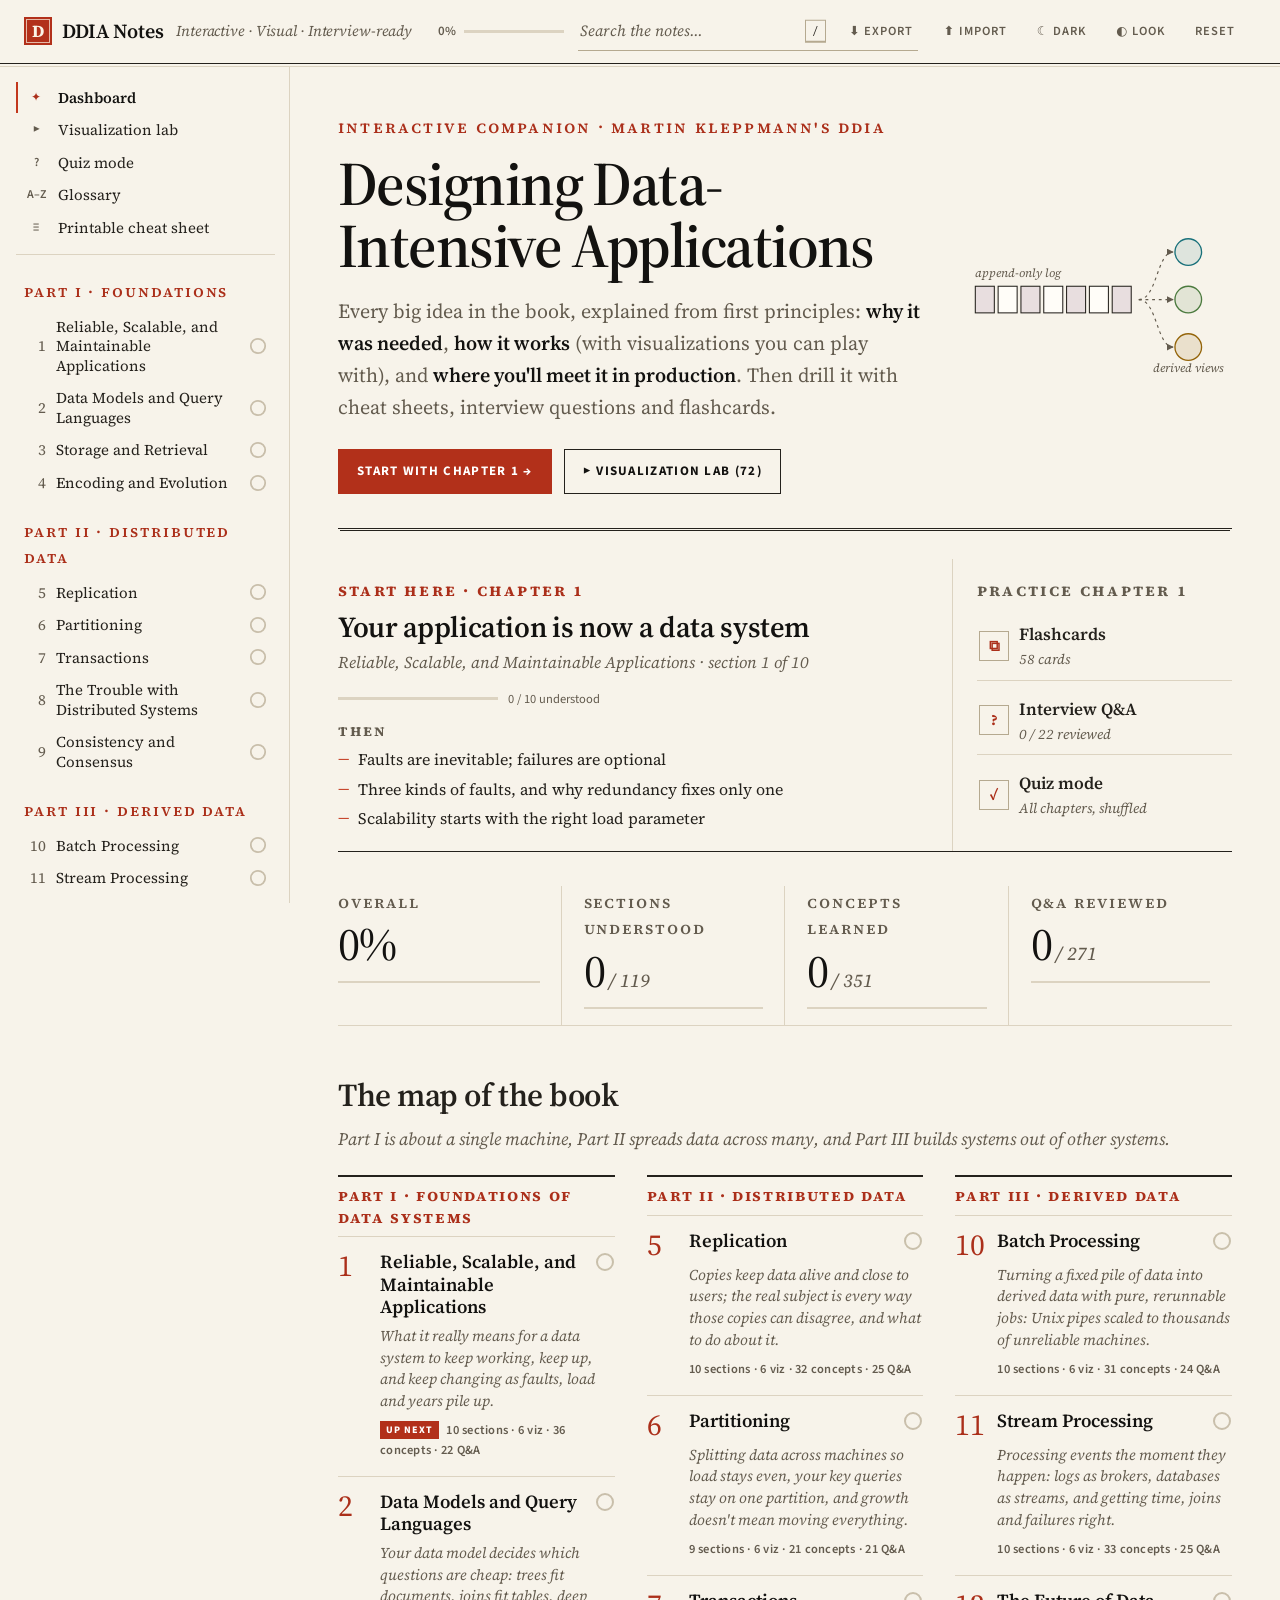
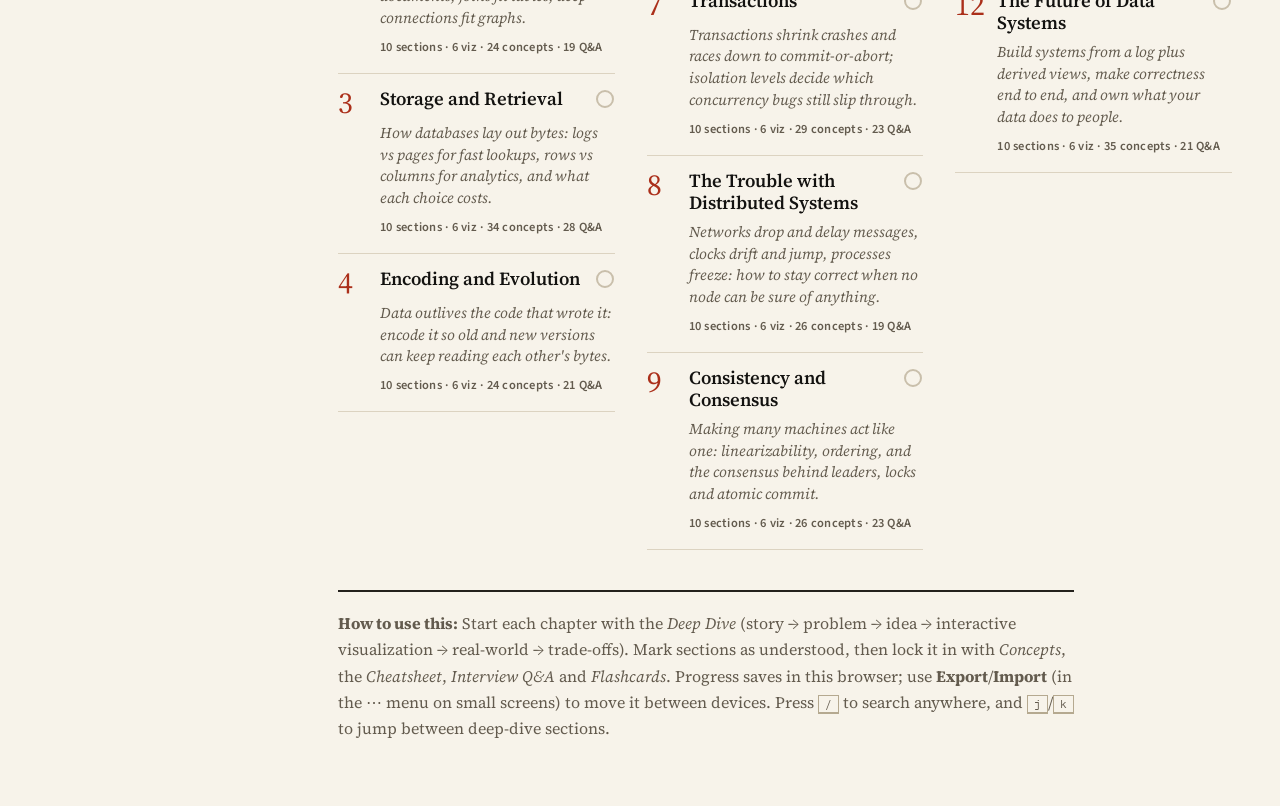
==== commit dcfb2374: "major upgrade in content and UI/UX" ====
--- a/index.html
+++ b/index.html
@@ -3,48 +3,98 @@
 <head>
   <meta charset="UTF-8">
   <meta name="viewport" content="width=device-width, initial-scale=1.0, viewport-fit=cover">
-  <meta name="theme-color" content="#0b1020">
-  <title>DDIA Interactive Notes - Interview Prep</title>
-  <link rel="stylesheet" href="styles.css">
+  <meta name="theme-color" content="#f7f3ea">
+  <meta name="description" content="Interactive, visual notes for Designing Data-Intensive Applications: deep dives, playable visualizations, cheat sheets, interview Q&A and flashcards.">
+  <title>DDIA Interactive Notes</title>
+  <link rel="icon" href="data:image/svg+xml,%3Csvg xmlns='http://www.w3.org/2000/svg' viewBox='0 0 32 32'%3E%3Crect width='32' height='32' rx='3' fill='%23b8321b'/%3E%3Ctext x='16' y='23.5' font-family='Georgia,serif' font-weight='700' font-size='21' text-anchor='middle' fill='%23f7f3ea'%3ED%3C/text%3E%3C/svg%3E">
+  <link rel="preconnect" href="https://fonts.googleapis.com">
+  <link rel="preconnect" href="https://fonts.gstatic.com" crossorigin>
+  <link rel="stylesheet" href="styles.css?v=5">
+  <script>
+    // Looks (skins). The one list of looks for the whole app (app.js reads DDIA_LOOKS too):
+    // skins/<name>.css restyles the site; "classic" is styles.css alone. ?skin=<name> previews a
+    // look; the Look menu saves the reader's choice. Applied here, before first paint.
+    window.DDIA_LOOKS = {
+      default: "editorial",
+      list: ["editorial", "blueprint", "brutalist", "terminal", "classic"],
+      // Google Fonts per look, loaded without blocking rendering (system fonts until they arrive).
+      fonts: {
+        editorial: "https://fonts.googleapis.com/css2?family=IBM+Plex+Mono:wght@400;500;600&family=Source+Sans+3:ital,wght@0,400;0,600;0,700;1,400&family=Source+Serif+4:ital,opsz,wght@0,8..60,400;0,8..60,600;0,8..60,700;1,8..60,400;1,8..60,600&display=swap",
+        blueprint: "https://fonts.googleapis.com/css2?family=IBM+Plex+Mono:wght@400;500;600&family=IBM+Plex+Sans+Condensed:wght@500;600;700&family=IBM+Plex+Sans:ital,wght@0,400;0,500;0,600;0,700;1,400&display=swap",
+        brutalist: "https://fonts.googleapis.com/css2?family=Archivo:ital,wdth,wght@0,100,400;0,100,600;0,100,700;0,100,800;0,125,800;0,125,900;1,100,400&family=IBM+Plex+Mono:wght@400;500;700&display=swap",
+        terminal: "https://fonts.googleapis.com/css2?family=IBM+Plex+Sans:ital,wght@0,400;0,600;0,700;1,400&family=JetBrains+Mono:wght@400;500;700;800&display=swap"
+      }
+    };
+    (function () {
+      try {
+        var L = window.DDIA_LOOKS;
+        var q = location.search.match(/[?&]skin=([a-z0-9-]+)/);
+        var skin = q ? q[1] : localStorage.getItem("ddia_skin");
+        if (L.list.indexOf(skin) < 0) skin = L.default; // never write an unknown value into the page
+        // Asset version (?v=N) comes from the styles.css link, the single place it's set.
+        var v = (document.querySelector('link[href^="styles.css"]').getAttribute("href").match(/\?v=[\w.-]+/) || [""])[0];
+        if (skin !== "classic") {
+          document.documentElement.setAttribute("data-skin", skin);
+          document.write('<link rel="stylesheet" id="skinCss" href="skins/' + skin + '.css' + v + '">');
+          if (L.fonts[skin]) document.write('<link rel="stylesheet" id="skinFonts" media="print" onload="this.media=\'all\'" href="' + L.fonts[skin] + '">');
+        }
+      } catch (e) {}
+    })();
+  </script>
 </head>
 <body>
 
+  <a class="skip-link" href="#main" id="skipLink">Skip to content</a>
+  <div class="read-bar" id="readBar" aria-hidden="true"></div>
+
   <!-- Top bar -->
-  <header class="topbar">
-    <button class="menu-toggle" id="menuToggle" aria-label="Open chapters menu" title="Chapters">☰</button>
+  <header class="topbar" id="topbar">
+    <button class="menu-toggle" id="menuToggle" aria-label="Open chapters menu" aria-controls="sidebar" aria-expanded="false" title="Chapters">☰</button>
 
-    <div class="brand">
+    <a class="brand" href="#/">
       <div class="logo">D</div>
       DDIA Notes
-      <span class="brand-sub">Interactive interview prep</span>
-    </div>
+      <span class="brand-sub">Interactive · Visual · Interview-ready</span>
+    </a>
 
     <div class="topbar-spacer"></div>
 
-    <div class="progress-pill" title="Overall progress across all chapters">
+    <div class="progress-pill" title="Overall progress across all chapters" aria-label="Overall progress">
       <span id="overallProgressText">0%</span>
       <div class="progress-pill-bar"><div class="progress-pill-fill" id="overallProgressFill" style="width:0%"></div></div>
     </div>
 
-    <div class="search-wrap">
-      <input type="text" class="search-box" id="searchBox" placeholder="Search concepts, questions… (press /)" />
-      <div class="search-results" id="searchResults"></div>
+    <!-- Phone-only: opens the search row below the bar -->
+    <button class="search-toggle" id="searchToggle" aria-label="Search" aria-controls="searchBox" aria-expanded="false" title="Search (/)">
+      <svg viewBox="0 0 24 24" width="18" height="18" aria-hidden="true"><circle cx="10.5" cy="10.5" r="6.5" fill="none" stroke="currentColor" stroke-width="2.2"/><path d="M15.5 15.5 L21 21" stroke="currentColor" stroke-width="2.4" stroke-linecap="round"/></svg>
+    </button>
+
+    <div class="search-wrap" id="searchWrap" role="search">
+      <input type="search" class="search-box" id="searchBox" placeholder="Search the notes…" aria-label="Search the notes" autocomplete="off" spellcheck="false" aria-controls="searchResults" />
+      <kbd class="search-kbd" aria-hidden="true">/</kbd>
+      <div class="search-results" id="searchResults" role="listbox" aria-label="Search results"></div>
     </div>
 
     <button class="iconbtn" id="exportBtn" title="Export your progress to a file (so you can import it on another device)">⬇ Export</button>
     <button class="iconbtn" id="importBtn" title="Import progress from a file">⬆ Import</button>
     <input type="file" id="importFile" accept="application/json,.json" style="display:none" />
-    <button class="iconbtn" id="themeToggle" title="Toggle theme">Light</button>
+    <button class="iconbtn" id="themeToggle" title="Toggle theme">☀ Light</button>
+    <div class="look-wrap" id="lookWrap">
+      <button class="iconbtn" id="lookToggle" aria-haspopup="true" aria-expanded="false" aria-controls="lookMenu" title="Change the look of the site">◐ Look</button>
+      <div class="look-menu" id="lookMenu" role="menu" aria-label="Look"></div>
+    </div>
     <button class="iconbtn" id="resetBtn" title="Reset all progress">Reset</button>
 
     <!-- Mobile-only overflow menu -->
     <div class="more-wrap">
-      <button class="more-toggle" id="moreToggle" aria-label="More actions" title="More">⋯</button>
+      <button class="more-toggle" id="moreToggle" aria-label="More actions" aria-haspopup="true" aria-expanded="false" title="More">⋯</button>
       <div class="more-menu" id="moreMenu">
         <button class="iconbtn" data-action="export">⬇ Export progress</button>
         <button class="iconbtn" data-action="import">⬆ Import progress</button>
-        <button class="iconbtn" data-action="theme">☀ Toggle theme</button>
+        <button class="iconbtn" data-action="theme" id="themeMenuBtn">☀ Light theme</button>
         <button class="iconbtn" data-action="reset">⟲ Reset progress</button>
+        <div class="more-sep">Look</div>
+        <div class="look-list" id="lookMenuMobile" role="group" aria-label="Look"></div>
       </div>
     </div>
   </header>
@@ -54,15 +104,33 @@
 
   <!-- Layout -->
   <div class="layout">
-    <aside class="sidebar" id="sidebar"></aside>
-    <main class="main" id="main"></main>
+    <aside class="sidebar" id="sidebar" aria-label="Chapters"></aside>
+    <main class="main" id="main" tabindex="-1"></main>
   </div>
 
   <!-- Toast for status messages -->
-  <div class="toast" id="toast"></div>
+  <div class="toast" id="toast" role="status" aria-live="polite"></div>
 
-  <!-- Scripts: data first, then app -->
-  <script src="data.js"></script>
-  <script src="app.js"></script>
+  <!-- Core -->
+  <script src="core/registry.js?v=5"></script>
+  <script src="core/legacy.js?v=5"></script>
+  <script src="core/manifest.js?v=5"></script>
+  <script src="viz/core.js?v=5"></script>
+  <!-- Study material (each calls DDIA.registerChapter). Deep dives (chapters/chN.deep*.js)
+       are lazy-loaded by DDIA.loadDeep when a chapter's Deep Dive is opened. -->
+  <script src="chapters/ch1.js?v=5"></script>
+  <script src="chapters/ch2.js?v=5"></script>
+  <script src="chapters/ch3.js?v=5"></script>
+  <script src="chapters/ch4.js?v=5"></script>
+  <script src="chapters/ch5.js?v=5"></script>
+  <script src="chapters/ch6.js?v=5"></script>
+  <script src="chapters/ch7.js?v=5"></script>
+  <script src="chapters/ch8.js?v=5"></script>
+  <script src="chapters/ch9.js?v=5"></script>
+  <script src="chapters/ch10.js?v=5"></script>
+  <script src="chapters/ch11.js?v=5"></script>
+  <script src="chapters/ch12.js?v=5"></script>
+  <!-- App (visualizations in viz/<chapter>/*.js are lazy-loaded on demand) -->
+  <script src="app.js?v=5"></script>
 </body>
 </html>
--- a/styles.css
+++ b/styles.css
@@ -1,61 +1,236 @@
 /* DDIA Interactive Notes - Stylesheet
-   ----------------------------------- */
+   -----------------------------------
+   Sections: tokens · base · topbar · layout/sidebar · chapter header & tabs ·
+   deep dive · callouts & blocks · visualization frame & UI kit · concepts ·
+   cheatsheet · Q&A · flashcards · dashboard · gallery/glossary · search ·
+   responsive · print */
 
 * { box-sizing: border-box; margin: 0; padding: 0; }
 
+/* ============================================
+   Tokens
+   ============================================ */
 :root {
   --bg: #0b1020;
   --bg-2: #111831;
   --bg-3: #1a2342;
+  --bg-4: #222d52;
   --border: #243056;
+  --border-strong: #34437a;
   --text: #e2e8f0;
+  --text-strong: #f8fafc;
   --text-muted: #94a3b8;
   --accent: #8b5cf6;
+  --accent-strong: #7c3aed; /* solid fills under white text (≥ 4.5:1) */
+  --accent-ink: #b9a3ff;
   --accent-2: #06b6d4;
   --accent-3: #f59e0b;
   --good: #10b981;
   --bad: #ef4444;
+  --warn: #f59e0b;
   --easy: #10b981;
   --med: #f59e0b;
-  --hard: #ef4444;
+  --hard: #f87171;
+  --shadow: 0 10px 30px rgba(0,0,0,0.35);
+  --radius: 12px;
+  --font-sans: -apple-system, BlinkMacSystemFont, "Segoe UI", Roboto, "Helvetica Neue", Arial, sans-serif;
+  --font-mono: "SF Mono", ui-monospace, Menlo, Monaco, Consolas, "Liberation Mono", monospace;
+  /* Skin hooks (skins/*.css override these): headings, long-form reading text, corner rounding
+     (0 = square, 1 = default), and the primary button's gradient end. */
+  --font-display: var(--font-sans);
+  --font-reading: var(--font-sans);
+  --round: 1;
+  --accent-grad-end: #4f46e5;
+  --topbar-h: 61px;
+  --tap: 40px; /* minimum touch target on phones */
+
+  /* Callout tints */
+  --c-problem: #f97316;
+  --c-idea: #a78bfa;
+  --c-analogy: #22d3ee;
+  --c-insight: #60a5fa;
+  --c-warning: #fbbf24;
+  --c-interview: #f472b6;
+  --c-history: #c4a484;
+  --c-modern: #34d399;
+  --c-tip: #34d399;
+  --c-mistake: #f87171;
+
+  /* Visualization palette (use these in viz code: fill: "var(--viz-c1)") */
+  --viz-bg: #0d1428;
+  --viz-panel: #131b35;
+  --viz-ink: #e2e8f0;
+  --viz-muted: #94a3b8;
+  --viz-line: #3a4877;
+  --viz-grid: #1d2747;
+  --viz-node: #1a2446;
+  --viz-node-stroke: #4b5b92;
+  --viz-c1: #a78bfa;  /* violet */
+  --viz-c2: #22d3ee;  /* cyan */
+  --viz-c3: #fbbf24;  /* amber */
+  --viz-c4: #34d399;  /* green */
+  --viz-c5: #f472b6;  /* pink */
+  --viz-c6: #60a5fa;  /* blue */
+  --viz-c7: #fb923c;  /* orange */
+  --viz-c8: #a3e635;  /* lime */
+  --viz-c1-soft: rgba(167,139,250,0.18);
+  --viz-c2-soft: rgba(34,211,238,0.16);
+  --viz-c3-soft: rgba(251,191,36,0.16);
+  --viz-c4-soft: rgba(52,211,153,0.16);
+  --viz-c5-soft: rgba(244,114,182,0.16);
+  --viz-c6-soft: rgba(96,165,250,0.16);
+  --viz-c7-soft: rgba(251,146,60,0.16);
+  --viz-c8-soft: rgba(163,230,53,0.16);
+  --viz-ok: #34d399;
+  --viz-bad: #f87171;
+  --viz-warn: #fbbf24;
+  --viz-info: #60a5fa;
+  --viz-accent: #a78bfa;
+  --viz-ok-soft: rgba(52,211,153,0.16);
+  --viz-bad-soft: rgba(248,113,113,0.16);
+  --viz-warn-soft: rgba(251,191,36,0.16);
+  --viz-info-soft: rgba(96,165,250,0.16);
 }
 body.light {
-  --bg: #f8fafc;
+  --bg: #f6f7fb;
   --bg-2: #ffffff;
-  --bg-3: #f1f5f9;
-  --border: #e2e8f0;
+  --bg-3: #f0f2f8;
+  --bg-4: #e6e9f3;
+  --border: #e0e4ef;
+  --border-strong: #c9cfe0;
   --text: #0f172a;
-  --text-muted: #475569;
-}
+  --text-strong: #020617;
+  --text-muted: #4b5568;
+  --accent: #7c3aed;
+  --accent-strong: #6d28d9;
+  --accent-ink: #6d28d9;
+  --accent-2: #0e7490;   /* cyan-700: 5.4:1 on white (cyan-600 was 3.7:1) */
+  --accent-3: #b45309;
+  --good: #047857;       /* emerald-700: readable as text and under white text */
+  --bad: #dc2626;
+  --warn: #b45309;
+  --easy: #047857;
+  --med: #a15c07;
+  --hard: #b91c1c;
+  --shadow: 0 10px 30px rgba(15,23,42,0.10);
+
+  --c-problem: #c2410c;
+  --c-idea: #7c3aed;
+  --c-analogy: #0e7490;
+  --c-insight: #2563eb;
+  --c-warning: #b45309;
+  --c-interview: #be185d;
+  --c-history: #7c5c3c;
+  --c-modern: #047857;
+  --c-tip: #047857;
+  --c-mistake: #b91c1c;
+
+  --viz-bg: #f8fafc;
+  --viz-panel: #ffffff;
+  --viz-ink: #0f172a;
+  --viz-muted: #64748b;
+  --viz-line: #b8c2d6;
+  --viz-grid: #e6eaf2;
+  --viz-node: #ffffff;
+  --viz-node-stroke: #94a3b8;
+  --viz-c1: #7c3aed;
+  --viz-c2: #0891b2;
+  --viz-c3: #d97706;
+  --viz-c4: #059669;
+  --viz-c5: #db2777;
+  --viz-c6: #2563eb;
+  --viz-c7: #ea580c;
+  --viz-c8: #65a30d;
+  --viz-c1-soft: rgba(124,58,237,0.12);
+  --viz-c2-soft: rgba(8,145,178,0.12);
+  --viz-c3-soft: rgba(217,119,6,0.13);
+  --viz-c4-soft: rgba(5,150,105,0.12);
+  --viz-c5-soft: rgba(219,39,119,0.12);
+  --viz-c6-soft: rgba(37,99,235,0.12);
+  --viz-c7-soft: rgba(234,88,12,0.12);
+  --viz-c8-soft: rgba(101,163,13,0.13);
+  --viz-ok: #059669;
+  --viz-bad: #dc2626;
+  --viz-warn: #d97706;
+  --viz-info: #2563eb;
+  --viz-accent: #7c3aed;
+  --viz-ok-soft: rgba(5,150,105,0.12);
+  --viz-bad-soft: rgba(220,38,38,0.11);
+  --viz-warn-soft: rgba(217,119,6,0.13);
+  --viz-info-soft: rgba(37,99,235,0.11);
+}
+
+/* Native controls (selects, checkboxes, scrollbars) follow the theme. */
+:root { color-scheme: dark; }
+:root[data-theme="light"] { color-scheme: light; }
+
+/* ============================================
+   Base
+   ============================================ */
+html { scroll-behavior: smooth; }
 body {
-  font-family: -apple-system, BlinkMacSystemFont, "Segoe UI", Roboto, Oxygen, Ubuntu, sans-serif;
+  font-family: var(--font-sans);
   background: var(--bg);
   color: var(--text);
   line-height: 1.6;
   min-height: 100vh;
   display: flex;
   flex-direction: column;
-}
+  -webkit-font-smoothing: antialiased;
+  text-rendering: optimizeLegibility;
+}
+a { color: var(--accent-2); text-decoration: none; }
+a:hover { text-decoration: underline; }
 code, pre {
-  font-family: "SF Mono", Monaco, Menlo, Consolas, monospace;
+  font-family: var(--font-mono);
   background: var(--bg-3);
   padding: 2px 6px;
-  border-radius: 4px;
-  font-size: 0.9em;
+  border-radius: calc(4px * var(--round));
+  font-size: 0.88em;
 }
 pre {
-  padding: 12px;
+  padding: 14px 16px;
   overflow-x: auto;
   max-width: 100%;
   white-space: pre;
-}
+  line-height: 1.55;
+}
+pre code { background: none; padding: 0; font-size: inherit; }
+mark { background: color-mix(in srgb, var(--warn) 35%, transparent); color: inherit; border-radius: calc(3px * var(--round)); padding: 0 1px; }
+.muted { color: var(--text-muted); }
+:focus-visible { outline: 2px solid var(--accent); outline-offset: 2px; }
+/* Elements inside scrolling strips would have an outer ring clipped: draw it inside. */
+.tab:focus-visible, .chapter-item:focus-visible, .side-section:focus-visible, .toc-link:focus-visible,
+.qa-header:focus-visible, .sr-item:focus-visible, .chip:focus-visible, .glossary-letters a:focus-visible,
+.more-menu .iconbtn:focus-visible { outline-offset: -2px; }
+.search-box:focus-visible, .tool-filter:focus-visible { outline: none; } /* border + glow instead */
+.main:focus { outline: none; }
+.skip-link {
+  position: fixed; left: 12px; top: -60px; z-index: 600; background: var(--accent-strong); color: #fff;
+  padding: 10px 14px; border-radius: calc(8px * var(--round)); font-weight: 700; transition: top 0.15s;
+}
+.skip-link:focus { top: 10px; text-decoration: none; }
+
+/* Typography hooks for skins */
+h1, h2, h3, .dd-section h2, .chapter-header h1, .dash-hero h1, .dash-h2, .gallery-h2, .allcs-h2 { font-family: var(--font-display); }
+.dd-text, .dd-hook, .callout-body, .overview-text, .rw-body, .cmp-body, .to-col, .takeaway-list,
+.qa-body-inner, .concept-def, .dd-steps li, .dd-keypoints li, .tl-body, .quiz-explain, .conn-body { font-family: var(--font-reading); }
 
 /* Global wrapping safety: long unbroken tokens shouldn't push layout */
-p, li, td, th, dd, dt, .concept-def, .concept-why, .concept-example,
+p, li, dd, dt, .concept-def, .concept-why, .concept-example,
 .overview-text, .qa-body-inner, .cs-note, .qa-q, .concept-term,
 .dcc-title, .sr-title, .sr-snippet, .stat-label, .stat-value, .nav-btn {
   overflow-wrap: anywhere;
   word-break: break-word;
+}
+/* Table cells must NOT use "anywhere": it lets the table squeeze a column below its longest word
+   ("Reliabi|lity"). Break only words that can't fit; the table scrolls sideways instead. */
+td, th { overflow-wrap: break-word; word-break: normal; hyphens: manual; }
+
+.read-bar {
+  position: fixed; top: 0; left: 0; height: 3px; width: 0;
+  background: linear-gradient(90deg, var(--accent), var(--accent-2));
+  z-index: 300; transition: width 0.1s linear;
 }
 
 /* ============================================
@@ -65,12 +240,15 @@
   position: sticky;
   top: 0;
   z-index: 100;
-  background: var(--bg-2);
+  background: color-mix(in srgb, var(--bg-2) 88%, transparent);
+  backdrop-filter: saturate(1.4) blur(10px);
+  -webkit-backdrop-filter: saturate(1.4) blur(10px);
   border-bottom: 1px solid var(--border);
   padding: 12px 24px;
   display: flex;
   align-items: center;
   gap: 12px;
+  min-height: var(--topbar-h);
 }
 .brand {
   font-weight: 700;
@@ -79,90 +257,117 @@
   align-items: center;
   gap: 8px;
   white-space: nowrap;
-}
+  color: var(--text);
+}
+.brand:hover { text-decoration: none; }
 .brand .logo {
   width: 28px; height: 28px;
   background: linear-gradient(135deg, var(--accent), var(--accent-2));
-  border-radius: 6px;
+  border-radius: calc(7px * var(--round));
   display: flex; align-items: center; justify-content: center;
   font-size: 14px; color: white; font-weight: 900;
 }
-.brand-sub { color: var(--text-muted); font-weight: 400; font-size: 13px; margin-left: 4px;}
+.brand-sub { color: var(--text-muted); font-weight: 400; font-size: 12.5px; margin-left: 4px; }
 .topbar-spacer { flex: 1; }
 .search-box {
   background: var(--bg-3);
   border: 1px solid var(--border);
-  border-radius: 8px;
-  padding: 8px 12px;
+  border-radius: calc(8px * var(--round));
+  padding: 8px 34px 8px 12px;
   color: var(--text);
-  width: 320px;
+  width: 340px;
+  font: inherit;
   font-size: 14px;
   outline: none;
-}
-.search-box:focus { border-color: var(--accent); }
+  -webkit-appearance: none; appearance: none;
+}
+.search-box::placeholder { color: var(--text-muted); opacity: 0.85; }
+.search-box::-webkit-search-cancel-button { display: none; }
+.search-box:focus { border-color: var(--accent); box-shadow: 0 0 0 3px color-mix(in srgb, var(--accent) 22%, transparent); }
+.search-kbd { position: absolute; right: 9px; top: 50%; transform: translateY(-50%); pointer-events: none; }
+.search-box:focus ~ .search-kbd, .search-box:not(:placeholder-shown) ~ .search-kbd { display: none; }
 .iconbtn {
   background: var(--bg-3);
   border: 1px solid var(--border);
   color: var(--text);
   padding: 8px 12px;
-  border-radius: 8px;
+  border-radius: calc(8px * var(--round));
   cursor: pointer;
   font-size: 13px;
   white-space: nowrap;
-}
-.iconbtn:hover { background: var(--accent); color: white; border-color: var(--accent);}
+  font-family: inherit;
+  display: inline-flex; align-items: center; gap: 6px;
+}
+.iconbtn:hover { background: var(--accent-strong); color: white; border-color: var(--accent-strong); text-decoration: none; }
 .iconbtn:active { transform: scale(0.96); }
 
-/* Hamburger (mobile only) */
-.menu-toggle {
+.menu-toggle, .more-toggle, .search-toggle {
   display: none;
   background: var(--bg-3);
   border: 1px solid var(--border);
   color: var(--text);
   width: 38px; height: 38px;
-  border-radius: 8px;
+  border-radius: calc(8px * var(--round));
   cursor: pointer;
   font-size: 18px;
   align-items: center;
   justify-content: center;
 }
-.menu-toggle:active { transform: scale(0.95); }
-
-/* Overflow menu (mobile only) */
+.menu-toggle:active, .more-toggle:active, .search-toggle:active { transform: scale(0.95); }
+.search-toggle svg { display: block; }
+.topbar.search-open .search-toggle { background: var(--accent-strong); border-color: var(--accent-strong); color: #fff; }
+
 .more-wrap { position: relative; }
-.more-toggle {
-  display: none;
-  background: var(--bg-3);
-  border: 1px solid var(--border);
-  color: var(--text);
-  width: 38px; height: 38px;
-  border-radius: 8px;
-  cursor: pointer;
-  font-size: 18px;
-  align-items: center;
-  justify-content: center;
-}
 .more-menu {
   position: absolute;
   top: 46px;
   right: 0;
   background: var(--bg-2);
   border: 1px solid var(--border);
-  border-radius: 10px;
+  border-radius: calc(10px * var(--round));
   padding: 6px;
-  min-width: 180px;
-  box-shadow: 0 8px 24px rgba(0,0,0,0.4);
+  min-width: 190px;
+  box-shadow: var(--shadow);
   display: none;
   z-index: 200;
 }
 .more-menu.open { display: block; }
+.more-sep { font-size: 10.5px; text-transform: uppercase; letter-spacing: 0.8px; font-weight: 700; color: var(--text-muted); padding: 10px 10px 4px; border-top: 1px solid var(--border); margin-top: 4px; }
+
+/* Look (skin) picker */
+.look-wrap { position: relative; }
+.look-menu {
+  position: absolute; top: calc(100% + 8px); right: 0; width: 300px; z-index: 210; display: none;
+  background: var(--bg-2); border: 1px solid var(--border); border-radius: calc(12px * var(--round));
+  box-shadow: var(--shadow); padding: 6px;
+}
+.look-menu.open { display: block; }
+.look-title { font-size: 10.5px; text-transform: uppercase; letter-spacing: 0.8px; font-weight: 700; color: var(--text-muted); padding: 6px 10px 4px; }
+.look-foot { font-size: 12px; color: var(--text-muted); padding: 6px 10px 4px; border-top: 1px solid var(--border); margin-top: 4px; }
+.look-opt {
+  display: flex; align-items: center; gap: 10px; width: 100%; min-height: 46px; padding: 7px 10px; text-align: left;
+  background: transparent; color: var(--text); border: 1px solid transparent; border-radius: calc(8px * var(--round));
+  font: inherit; cursor: pointer;
+}
+.look-opt:hover, .look-opt:focus-visible { background: var(--bg-3); border-color: var(--border); outline: none; }
+.look-opt.is-active { border-color: var(--accent); }
+.look-sw { display: inline-flex; flex-shrink: 0; border: 1px solid var(--border-strong); border-radius: calc(5px * var(--round)); overflow: hidden; }
+.look-sw i { display: block; width: 11px; height: 28px; }
+.look-txt { display: flex; flex-direction: column; flex: 1; min-width: 0; line-height: 1.3; }
+.look-txt b { font-size: 14px; font-weight: 700; }
+.look-txt small { font-size: 12px; color: var(--text-muted); }
+.look-check { color: var(--accent); font-weight: 800; visibility: hidden; }
+.look-opt.is-active .look-check { visibility: visible; }
+.more-menu .look-list { display: grid; gap: 2px; }
 .more-menu .iconbtn {
-  display: block;
+  display: flex;
   width: 100%;
   text-align: left;
   margin-bottom: 4px;
   border: none;
   background: transparent;
+  min-height: var(--tap);
+  font-size: 14px;
 }
 .more-menu .iconbtn:last-child { margin-bottom: 0; }
 
@@ -178,7 +383,7 @@
 .progress-pill-bar {
   width: 100px; height: 6px;
   background: var(--border);
-  border-radius: 3px;
+  border-radius: calc(3px * var(--round));
   overflow: hidden;
 }
 .progress-pill-fill {
@@ -188,11 +393,11 @@
 }
 
 /* ============================================
-   Layout
+   Layout & sidebar
    ============================================ */
 .layout {
   display: grid;
-  grid-template-columns: 300px 1fr;
+  grid-template-columns: 290px minmax(0, 1fr);
   flex: 1;
   min-height: 0;
 }
@@ -200,19 +405,17 @@
   background: var(--bg-2);
   border-right: 1px solid var(--border);
   overflow-y: auto;
-  padding: 16px;
-  max-height: calc(100vh - 61px);
+  padding: 14px 12px 40px;
+  max-height: calc(100vh - var(--topbar-h));
   position: sticky;
-  top: 61px;
+  top: var(--topbar-h);
 }
 .main {
-  padding: 32px 48px;
-  max-width: 1100px;
+  padding: 32px 48px 64px;
+  max-width: 1240px;
   width: 100%;
-  min-width: 0; /* prevent grid child from overflowing */
-}
-
-/* Backdrop for mobile drawer */
+  min-width: 0;
+}
 .backdrop {
   position: fixed;
   inset: 0;
@@ -222,16 +425,11 @@
   transition: opacity 0.25s;
   z-index: 90;
 }
-.backdrop.open {
-  opacity: 1;
-  pointer-events: auto;
-}
-
-/* ============================================
-   Sidebar items
-   ============================================ */
+.backdrop.open { opacity: 1; pointer-events: auto; }
+
+.nav-group { padding-bottom: 6px; margin-bottom: 4px; border-bottom: 1px solid var(--border); }
 .part-header {
-  font-size: 11px;
+  font-size: 10.5px;
   text-transform: uppercase;
   letter-spacing: 1px;
   color: var(--text-muted);
@@ -242,37 +440,33 @@
   display: flex;
   align-items: center;
   gap: 10px;
-  padding: 10px 12px;
-  border-radius: 8px;
+  padding: 8px 10px;
+  border-radius: calc(8px * var(--round));
   cursor: pointer;
   transition: background 0.15s;
-  font-size: 14px;
+  font-size: 13.5px;
   color: var(--text);
   margin-bottom: 2px;
-}
-.chapter-item:hover { background: var(--bg-3); }
+  line-height: 1.35;
+}
+.chapter-item:hover { background: var(--bg-3); text-decoration: none; }
 .chapter-item.active {
-  background: linear-gradient(90deg, rgba(139,92,246,0.2), rgba(6,182,212,0.1));
-  border-left: 3px solid var(--accent);
-  padding-left: 9px;
+  background: linear-gradient(90deg, color-mix(in srgb, var(--accent) 20%, transparent), color-mix(in srgb, var(--accent-2) 8%, transparent));
+  box-shadow: inset 3px 0 0 var(--accent);
 }
 .chapter-num {
   min-width: 24px; height: 24px;
+  padding: 0 4px;
   background: var(--bg-3);
   color: var(--text-muted);
-  border-radius: 6px;
-  display: flex; align-items: center; justify-content: center;
+  border-radius: calc(6px * var(--round));
+  display: inline-flex; align-items: center; justify-content: center;
   font-size: 11px; font-weight: 700;
-}
-.chapter-item.active .chapter-num {
-  background: var(--accent);
-  color: white;
-}
+  flex-shrink: 0;
+}
+.chapter-item.active .chapter-num { background: var(--accent-strong); color: white; }
 .chapter-title { flex: 1; }
-.chapter-ring {
-  width: 18px; height: 18px;
-  position: relative;
-}
+.chapter-ring { width: 18px; height: 18px; position: relative; flex-shrink: 0; }
 .chapter-ring svg { width: 100%; height: 100%; transform: rotate(-90deg); }
 .chapter-ring circle { fill: none; stroke-width: 3; }
 .chapter-ring .bg { stroke: var(--border); }
@@ -280,701 +474,1252 @@
 .chapter-ring.done .check {
   position: absolute; inset: 0;
   display: flex; align-items: center; justify-content: center;
-  font-size: 11px; color: var(--good);
-}
+  font-size: 11px; color: var(--good); font-weight: 800;
+}
+.side-sections { margin: 2px 0 8px 22px; border-left: 1px solid var(--border); padding-left: 8px; }
+.side-section {
+  display: block; font-size: 12.5px; color: var(--text-muted);
+  padding: 4px 8px; border-radius: calc(6px * var(--round)); line-height: 1.35;
+}
+.side-section:hover { background: var(--bg-3); color: var(--text); text-decoration: none; }
+.side-section.current { color: var(--accent-ink); background: color-mix(in srgb, var(--accent) 10%, transparent); }
+.side-section.done::before { content: "✓ "; color: var(--good); font-weight: 700; }
 
 /* ============================================
-   Main content
+   Chapter header & tabs
    ============================================ */
 .chapter-header {
-  margin-bottom: 24px;
-  padding-bottom: 20px;
+  margin-bottom: 22px;
+  padding-bottom: 18px;
   border-bottom: 1px solid var(--border);
 }
 .chapter-label {
   font-size: 12px;
-  color: var(--accent);
+  color: var(--accent-ink);
   text-transform: uppercase;
-  letter-spacing: 1.5px;
+  letter-spacing: 1.4px;
   font-weight: 700;
 }
+.chapter-label a { color: inherit; }
 .chapter-header h1 {
-  font-size: 32px;
-  margin: 8px 0 12px;
-  line-height: 1.2;
-}
-.overview-text {
-  color: var(--text-muted);
-  font-size: 16px;
-  line-height: 1.7;
-}
+  font-size: 34px;
+  margin: 8px 0 8px;
+  line-height: 1.18;
+  letter-spacing: -0.02em;
+  color: var(--text-strong);
+}
+.chapter-tagline { color: var(--text-muted); font-size: 17px; margin-bottom: 12px; max-width: 760px; }
+.chapter-meta { display: flex; flex-wrap: wrap; gap: 8px; align-items: center; margin: 6px 0 14px; }
+.meta-chip {
+  font-size: 12px; color: var(--text-muted); background: var(--bg-3);
+  border: 1px solid var(--border); border-radius: 999px; padding: 3px 10px;
+}
+.meta-progress { display: inline-flex; align-items: center; gap: 8px; font-size: 12px; color: var(--text-muted); margin-left: auto; }
+.meta-progress-bar { width: 120px; height: 6px; background: var(--border); border-radius: calc(3px * var(--round)); overflow: hidden; display: inline-block; }
+.meta-progress-bar span { display: block; height: 100%; background: linear-gradient(90deg, var(--accent), var(--accent-2)); transition: width 0.3s; }
+.overview-details summary {
+  cursor: pointer; font-size: 13px; color: var(--text-muted); font-weight: 600;
+  list-style: none; display: inline-flex; align-items: center; gap: 6px; user-select: none;
+}
+.overview-details summary::-webkit-details-marker { display: none; }
+.overview-details summary::before { content: "▸"; transition: transform 0.2s; display: inline-block; }
+.overview-details[open] summary::before { transform: rotate(90deg); }
+.overview-details[open] summary { margin-bottom: 10px; }
+.overview-text { color: var(--text-muted); font-size: 15.5px; line-height: 1.7; max-width: 820px; }
 .overview-text p { margin-bottom: 10px; }
 
-/* Tabs */
 .tabs {
   display: flex;
-  gap: 4px;
+  gap: 2px;
   border-bottom: 1px solid var(--border);
   margin-bottom: 28px;
   overflow-x: auto;
   -webkit-overflow-scrolling: touch;
-}
+  position: sticky;
+  top: var(--topbar-h);
+  background: var(--bg);
+  z-index: 20;
+}
+.tabs { scrollbar-width: none; }
+.tabs::-webkit-scrollbar { display: none; }
 .tab {
   background: none;
   border: none;
   color: var(--text-muted);
-  padding: 12px 18px;
+  padding: 12px 16px;
   cursor: pointer;
   font-size: 14px;
-  font-weight: 500;
+  font-weight: 600;
   border-bottom: 2px solid transparent;
   white-space: nowrap;
-}
-.tab:hover { color: var(--text); }
-.tab.active {
-  color: var(--accent);
-  border-bottom-color: var(--accent);
-}
+  display: inline-flex; align-items: center; justify-content: center;
+  min-height: 46px;
+  border-radius: calc(8px * var(--round)) calc(8px * var(--round)) 0 0;
+}
+.tab-label-short { display: none; }
+.tab:hover { color: var(--text); text-decoration: none; }
+.tab.active { color: var(--accent-ink); border-bottom-color: var(--accent); }
+.tab.active .tab-count { background: color-mix(in srgb, var(--accent) 18%, var(--bg-3)); color: var(--accent-ink); }
 .tab-count {
   display: inline-block;
   background: var(--bg-3);
   border-radius: 999px;
-  padding: 2px 8px;
+  padding: 1px 8px;
   font-size: 11px;
   margin-left: 6px;
-}
-
-/* Concept cards */
+  font-weight: 600;
+}
+
+/* ============================================
+   Deep dive layout
+   ============================================ */
+.dd-layout {
+  display: grid;
+  grid-template-columns: minmax(0, 1fr) 230px;
+  gap: 40px;
+  align-items: start;
+}
+.dd-article { min-width: 0; max-width: 860px; }
+.dd-rail { position: sticky; top: calc(var(--topbar-h) + 64px); max-height: calc(100vh - var(--topbar-h) - 90px); overflow-y: auto; }
+.dd-toc-title { font-size: 11px; font-weight: 700; letter-spacing: 1px; text-transform: uppercase; color: var(--text-muted); margin-bottom: 8px; }
+.toc-link {
+  display: flex; gap: 8px; align-items: baseline; padding: 5px 8px; border-radius: calc(6px * var(--round));
+  font-size: 13px; color: var(--text-muted); line-height: 1.35; border-left: 2px solid transparent;
+}
+.toc-link:hover { background: var(--bg-3); color: var(--text); text-decoration: none; }
+.toc-link.current { color: var(--accent-ink); border-left-color: var(--accent); background: color-mix(in srgb, var(--accent) 8%, transparent); }
+.toc-num { font-size: 11px; font-weight: 700; color: var(--text-muted); min-width: 16px; }
+.toc-link.done .toc-num { color: var(--good); }
+.toc-link.done .toc-num::before { content: "✓"; }
+.toc-link.done .toc-num { font-size: 0; }
+.toc-link.done .toc-num::before { font-size: 12px; }
+
+.dd-hook {
+  font-size: 18px; line-height: 1.75; color: var(--text);
+  background: linear-gradient(135deg, color-mix(in srgb, var(--accent) 12%, transparent), color-mix(in srgb, var(--accent-2) 6%, transparent));
+  border: 1px solid var(--border); border-radius: calc(16px * var(--round)); padding: 22px 26px; margin-bottom: 36px;
+}
+.dd-hook p + p { margin-top: 12px; }
+.dd-section { padding-bottom: 30px; margin-bottom: 38px; border-bottom: 1px solid var(--border); scroll-margin-top: calc(var(--topbar-h) + 60px); }
+.dd-section-head { display: flex; gap: 16px; align-items: flex-start; margin-bottom: 18px; }
+.dd-section-num {
+  font-family: var(--font-mono); font-size: 13px; font-weight: 700; color: var(--accent-ink);
+  background: color-mix(in srgb, var(--accent) 12%, transparent); border: 1px solid color-mix(in srgb, var(--accent) 35%, transparent);
+  border-radius: calc(8px * var(--round)); padding: 6px 9px; line-height: 1; margin-top: 6px; flex-shrink: 0;
+}
+.dd-section.is-done .dd-section-num { color: var(--good); border-color: var(--good); background: color-mix(in srgb, var(--good) 10%, transparent); }
+.dd-kicker { font-size: 12px; text-transform: uppercase; letter-spacing: 1.2px; color: var(--text-muted); font-weight: 700; }
+.dd-section h2 { font-size: 26px; line-height: 1.25; letter-spacing: -0.01em; color: var(--text-strong); }
+.dd-section > * + * { margin-top: 18px; }
+.dd-section > .dd-section-head + * { margin-top: 0; }
+
+.dd-text { font-size: 16.5px; line-height: 1.78; }
+.dd-text p + p { margin-top: 14px; }
+.dd-text h3 { font-size: 19px; margin: 22px 0 8px; color: var(--text-strong); }
+.dd-text h4 { font-size: 16px; margin: 18px 0 6px; }
+.dd-text ul, .dd-text ol { margin: 10px 0 10px 24px; }
+.dd-text li { margin-bottom: 6px; }
+.dd-text strong { color: var(--text-strong); }
+.dd-text em { color: var(--text); }
+.dd-text a { text-decoration: underline; text-decoration-color: color-mix(in srgb, var(--accent-2) 40%, transparent); text-underline-offset: 2px; }
+.dd-text .formula, .formula {
+  display: block; font-family: var(--font-mono); background: var(--bg-3); border: 1px solid var(--border);
+  border-radius: calc(8px * var(--round)); padding: 10px 14px; margin: 12px 0; font-size: 14.5px; overflow-x: auto;
+}
+.dd-text blockquote { border-left: 3px solid var(--accent); padding-left: 14px; color: var(--text-muted); margin: 12px 0; }
+.hl { background: color-mix(in srgb, var(--accent) 22%, transparent); padding: 0 3px; border-radius: calc(3px * var(--round)); }
+.hl-good { background: color-mix(in srgb, var(--good) 20%, transparent); padding: 0 3px; border-radius: calc(3px * var(--round)); }
+.hl-bad { background: color-mix(in srgb, var(--bad) 20%, transparent); padding: 0 3px; border-radius: calc(3px * var(--round)); }
+.hl-warn { background: color-mix(in srgb, var(--warn) 22%, transparent); padding: 0 3px; border-radius: calc(3px * var(--round)); }
+.mono { font-family: var(--font-mono); font-size: 0.92em; }
+.tag {
+  display: inline-block; background: var(--bg-3); border: 1px solid var(--border);
+  border-radius: 999px; padding: 2px 10px; font-size: 11px; margin-right: 6px; color: var(--text-muted);
+}
+.tag.strong { background: color-mix(in srgb, var(--accent) 15%, transparent); color: var(--accent-ink); border-color: var(--accent); }
+
+.dd-block-title {
+  font-size: 13px; font-weight: 700; letter-spacing: 0.6px; text-transform: uppercase;
+  color: var(--text-muted); margin-bottom: 10px; display: flex; align-items: center; gap: 8px;
+}
+.dd-icon { font-size: 14px; }
+
+/* Callouts */
+.callout {
+  --tone: var(--c-insight);
+  border: 1px solid color-mix(in srgb, var(--tone) 45%, var(--border));
+  background: color-mix(in srgb, var(--tone) 9%, var(--bg-2));
+  border-left: 4px solid var(--tone);
+  border-radius: calc(12px * var(--round));
+  padding: 14px 18px;
+  font-size: 15.5px;
+  line-height: 1.7;
+}
+.callout-head { display: flex; align-items: center; gap: 8px; margin-bottom: 6px; }
+.callout-icon { font-size: 15px; }
+.callout-label { font-size: 12px; font-weight: 800; letter-spacing: 0.8px; text-transform: uppercase; color: var(--tone); }
+.callout-body p + p { margin-top: 10px; }
+.callout-body ul, .callout-body ol { margin: 8px 0 4px 22px; }
+.callout-body li { margin-bottom: 4px; }
+.callout-problem { --tone: var(--c-problem); }
+.callout-idea { --tone: var(--c-idea); }
+.callout-analogy { --tone: var(--c-analogy); }
+.callout-insight { --tone: var(--c-insight); }
+.callout-warning { --tone: var(--c-warning); }
+.callout-interview { --tone: var(--c-interview); }
+.callout-history { --tone: var(--c-history); }
+.callout-modern { --tone: var(--c-modern); }
+.callout-tip { --tone: var(--c-tip); }
+.callout-mistake { --tone: var(--c-mistake); }
+.callout-problem .callout-body, .callout-idea .callout-body { font-size: 16px; }
+
+/* Real world */
+.rw-grid { display: grid; grid-template-columns: repeat(auto-fill, minmax(250px, 1fr)); gap: 12px; }
+.rw-card {
+  background: var(--bg-2); border: 1px solid var(--border); border-radius: calc(12px * var(--round)); padding: 14px 16px;
+  font-size: 14.5px; line-height: 1.6; position: relative; overflow: hidden;
+}
+.rw-card::before { content: ""; position: absolute; left: 0; top: 0; bottom: 0; width: 3px; background: linear-gradient(var(--accent-2), var(--accent)); }
+.rw-head { display: flex; align-items: center; gap: 8px; flex-wrap: wrap; margin-bottom: 4px; }
+.rw-org { font-weight: 800; color: var(--text-strong); font-size: 14.5px; }
+.rw-year, .rw-tag {
+  font-size: 11px; color: var(--text-muted); border: 1px solid var(--border); border-radius: 999px; padding: 0 8px;
+}
+.rw-title { font-weight: 600; margin-bottom: 4px; color: var(--accent-2); font-size: 14px; }
+.rw-body { color: var(--text); }
+.rw-body p + p { margin-top: 8px; }
+
+/* Trade-offs */
+.to-grid { display: grid; grid-template-columns: 1fr 1fr; gap: 12px; }
+.to-col { border-radius: calc(12px * var(--round)); padding: 14px 16px; border: 1px solid var(--border); background: var(--bg-2); font-size: 14.5px; }
+.to-col ul { margin-left: 18px; }
+.to-col li { margin-bottom: 6px; }
+.to-head { font-weight: 800; font-size: 12px; letter-spacing: 0.8px; text-transform: uppercase; margin-bottom: 8px; }
+.to-pros { border-top: 3px solid var(--good); }
+.to-pros .to-head { color: var(--good); }
+.to-cons { border-top: 3px solid var(--bad); }
+.to-cons .to-head { color: var(--bad); }
+
+/* Compare */
+.cmp-grid { display: grid; grid-template-columns: repeat(var(--cols, 2), minmax(0, 1fr)); gap: 12px; }
+.cmp-card { --tone: var(--accent); background: var(--bg-2); border: 1px solid var(--border); border-top: 3px solid var(--tone); border-radius: calc(12px * var(--round)); padding: 14px 16px; font-size: 14.5px; line-height: 1.6; }
+.cmp-card.tone-good, .cmp-card.tone-ok { --tone: var(--good); }
+.cmp-card.tone-bad { --tone: var(--bad); }
+.cmp-card.tone-warn { --tone: var(--warn); }
+.cmp-card.tone-info { --tone: var(--accent-2); }
+.cmp-title { font-weight: 800; margin-bottom: 6px; color: var(--text-strong); }
+.cmp-body ul { margin-left: 18px; }
+.cmp-body p + p { margin-top: 8px; }
+
+/* Tables (deep dive + cheatsheet share the same look) */
+.table-wrap { overflow-x: auto; border: 1px solid var(--border); border-radius: calc(12px * var(--round)); background: var(--bg-2); }
+.table-wrap table { width: 100%; border-collapse: collapse; font-size: 13.5px; }
+.table-wrap th, .table-wrap td { text-align: left; padding: 10px 12px; border-bottom: 1px solid var(--border); vertical-align: top; }
+.table-wrap th { background: var(--bg-3); font-weight: 700; color: var(--accent-ink); font-size: 11.5px; text-transform: uppercase; letter-spacing: 0.5px; }
+.table-wrap tr:last-child td { border-bottom: none; }
+.table-wrap td:first-child { font-weight: 600; }
+
+/* Code */
+.dd-code { border: 1px solid var(--border); border-radius: calc(12px * var(--round)); overflow: hidden; background: var(--bg-3); }
+.dd-code-head { display: flex; justify-content: space-between; font-size: 12px; font-weight: 700; color: var(--text-muted); padding: 8px 14px; border-bottom: 1px solid var(--border); background: var(--bg-2); }
+.dd-code-lang { font-family: var(--font-mono); text-transform: uppercase; font-size: 11px; }
+.dd-code pre { margin: 0; border-radius: 0; background: transparent; font-size: 13.5px; }
+.dd-code-caption { font-size: 13px; color: var(--text-muted); padding: 8px 14px; border-top: 1px solid var(--border); background: var(--bg-2); }
+
+/* Steps / lists / key points */
+.dd-steps ol { counter-reset: step; list-style: none; margin: 0; }
+.dd-steps li {
+  counter-increment: step; position: relative; padding: 10px 14px 10px 50px; margin-bottom: 8px;
+  background: var(--bg-2); border: 1px solid var(--border); border-radius: calc(10px * var(--round)); font-size: 15px; line-height: 1.6;
+}
+.dd-steps li::before {
+  content: counter(step); position: absolute; left: 12px; top: 10px; width: 26px; height: 26px; border-radius: 50%;
+  background: var(--accent-strong); color: white; font-size: 12.5px; font-weight: 800; display: flex; align-items: center; justify-content: center;
+}
+.dd-list ul, .dd-list ol { margin-left: 22px; font-size: 15.5px; line-height: 1.7; }
+.dd-list li { margin-bottom: 6px; }
+.dd-keypoints { background: var(--bg-2); border: 1px solid var(--border); border-radius: calc(12px * var(--round)); padding: 14px 18px; }
+.dd-keypoints ul { list-style: none; }
+.dd-keypoints li { padding-left: 24px; position: relative; margin-bottom: 8px; font-size: 15px; line-height: 1.6; }
+.dd-keypoints li::before { content: "→"; position: absolute; left: 0; color: var(--accent); font-weight: 800; }
+
+/* Timeline */
+.tl { list-style: none; border-left: 2px solid var(--border); margin-left: 8px; }
+.tl li { position: relative; padding: 0 0 14px 22px; font-size: 15px; line-height: 1.6; }
+.tl li::before { content: ""; position: absolute; left: -7px; top: 6px; width: 12px; height: 12px; border-radius: 50%; background: var(--accent); border: 2px solid var(--bg); }
+.tl-year { font-family: var(--font-mono); font-weight: 800; color: var(--accent-ink); font-size: 13px; margin-right: 8px; }
+.tl-body { display: inline; }
+
+/* Static diagram */
+.dd-diagram { background: var(--viz-bg); border: 1px solid var(--border); border-radius: calc(14px * var(--round)); padding: 16px; }
+.dd-diagram-title { font-weight: 700; font-size: 14px; margin-bottom: 8px; }
+.dd-diagram-body svg { width: 100%; height: auto; display: block; max-height: 560px; fill: var(--viz-ink); }
+.dd-diagram-body.is-scrollable { overflow-x: auto; -webkit-overflow-scrolling: touch; }
+.dd-diagram-body.is-scrollable svg { max-height: none; }
+.dd-diagram-body.has-overflow::after {
+  content: "← scroll to see the whole diagram →"; display: block; position: sticky; left: 0;
+  font-size: 11.5px; color: var(--text-muted); text-align: center; padding-top: 6px;
+}
+.dd-diagram-body svg text { font-family: var(--font-sans); }
+.dd-diagram figcaption { font-size: 13.5px; color: var(--text-muted); margin-top: 10px; line-height: 1.55; }
+
+/* Quiz */
+.quiz { border: 1px solid var(--border); border-radius: calc(14px * var(--round)); padding: 16px 18px; background: var(--bg-2); }
+.quiz-head { display: flex; flex-direction: column; gap: 6px; margin-bottom: 12px; }
+.quiz-chip { align-self: flex-start; font-size: 11px; font-weight: 800; letter-spacing: 0.8px; text-transform: uppercase; color: var(--accent-2); }
+.quiz-q { font-weight: 700; font-size: 15.5px; }
+.quiz-opts { display: grid; gap: 8px; }
+.quiz-opt {
+  display: flex; gap: 10px; align-items: flex-start; text-align: left; font: inherit; font-size: 14.5px; line-height: 1.5;
+  background: var(--bg-3); color: var(--text); border: 1px solid var(--border); border-radius: calc(10px * var(--round)); padding: 10px 12px; cursor: pointer;
+}
+.quiz-opt:hover { border-color: var(--accent); }
+.quiz-letter { font-weight: 800; color: var(--text-muted); min-width: 18px; }
+.quiz.answered .quiz-opt { cursor: default; opacity: 0.65; }
+.quiz.answered .quiz-opt.is-correct { opacity: 1; border-color: var(--good); background: color-mix(in srgb, var(--good) 12%, transparent); }
+.quiz.answered .quiz-opt.is-wrong { opacity: 1; border-color: var(--bad); background: color-mix(in srgb, var(--bad) 12%, transparent); }
+.quiz-explain { margin-top: 12px; font-size: 14.5px; line-height: 1.65; padding: 10px 12px; border-radius: calc(10px * var(--round)); background: var(--bg-3); }
+.quiz-explain.tone-ok { border-left: 3px solid var(--good); }
+.quiz-explain.tone-bad { border-left: 3px solid var(--bad); }
+.quiz-retry { margin-left: 10px; font-size: 12px; background: none; border: none; color: var(--accent-2); cursor: pointer; text-decoration: underline; font-family: inherit; }
+
+.quiz-setup { background: var(--bg-2); border: 1px solid var(--border); border-radius: calc(14px * var(--round)); padding: 18px; }
+.quiz-setup-row { display: flex; flex-wrap: wrap; align-items: center; justify-content: space-between; gap: 8px 16px; margin-bottom: 10px; }
+.quiz-setup-row .dd-block-title { margin-bottom: 0; }
+.quiz-quick { display: flex; flex-wrap: wrap; gap: 2px 8px; }
+.quiz-setup-go { justify-content: flex-start; margin: 18px 0 0; padding-top: 16px; border-top: 1px solid var(--border); }
+.quiz-chips { display: grid; grid-template-columns: repeat(auto-fill, minmax(210px, 1fr)); gap: 8px; }
+.quiz-chip-toggle {
+  display: flex; gap: 8px; align-items: center; font-size: 13.5px; font-weight: 600; background: var(--bg-3);
+  border: 1px solid var(--border); border-radius: calc(10px * var(--round)); padding: 8px 10px; cursor: pointer; min-height: var(--tap); min-width: 0;
+}
+.quiz-chip-toggle:hover { border-color: var(--border-strong); }
+.quiz-chip-toggle:has(input:checked) { border-color: color-mix(in srgb, var(--accent) 55%, var(--border)); background: color-mix(in srgb, var(--accent) 8%, var(--bg-3)); }
+.quiz-chip-toggle input { accent-color: var(--accent); width: 16px; height: 16px; flex-shrink: 0; margin: 0; }
+.qct-num { font-weight: 800; color: var(--text-muted); min-width: 16px; }
+.qct-title { flex: 1; min-width: 0; white-space: nowrap; overflow: hidden; text-overflow: ellipsis; }
+.qct-count { font-size: 11.5px; color: var(--text-muted); font-variant-numeric: tabular-nums; }
+.quiz-solo { max-width: 760px; }
+.quiz-solo .quiz-q { font-size: 18px; line-height: 1.5; }
+.quiz-solo .quiz-opt { min-height: 46px; align-items: center; font-size: 15px; }
+.quiz-actions { display: flex; justify-content: space-between; align-items: center; gap: 12px; margin-top: 12px; flex-wrap: wrap; }
+.quiz-progress { display: block; width: 100%; max-width: 760px; margin-top: 10px; }
+.quiz-run-header { max-width: 760px; }
+.quiz-run-top { display: flex; justify-content: space-between; align-items: center; gap: 12px; }
+.quiz-score { height: 8px; border-radius: calc(4px * var(--round)); margin: -6px 0 24px; }
+.quiz-keys { max-width: 760px; text-align: left; }
+.quiz-verdict:empty { display: none; }
+.quiz-explain.tone-ok .quiz-verdict { color: var(--good); }
+.quiz-explain.tone-bad .quiz-verdict { color: var(--bad); }
+.quiz-missed { margin: 10px 0 22px 22px; max-width: 820px; }
+.quiz-missed li { padding: 10px 0; border-bottom: 1px solid var(--border); }
+.quiz-missed li::marker { color: var(--text-muted); font-weight: 700; }
+.quiz-missed-q { font-weight: 600; }
+.quiz-missed-a { font-size: 14px; margin: 4px 0; }
+.quiz-missed a { font-size: 13px; font-weight: 600; }
+.stats-3 { grid-template-columns: repeat(3, minmax(0, 1fr)); }
+
+/* Loading state: a skeleton that looks like the text it stands in for */
+.dd-loading { position: relative; border: 1px solid var(--border); border-radius: calc(14px * var(--round)); padding: 22px 24px 56px; background: var(--bg-2); }
+.dd-loading .muted { position: absolute; left: 0; right: 0; bottom: 18px; text-align: center; font-size: 14px; }
+.skeleton-lines { display: grid; gap: 12px; }
+.skeleton-lines span {
+  display: block; height: 12px; border-radius: calc(6px * var(--round));
+  background: linear-gradient(90deg, var(--bg-3) 25%, var(--bg-4) 50%, var(--bg-3) 75%);
+  background-size: 200% 100%; animation: vizShimmer 1.4s infinite linear;
+}
+.skeleton-lines span:first-child { height: 20px; width: 55%; margin-bottom: 6px; }
+.skeleton-lines span:nth-child(3) { width: 92%; }
+.skeleton-lines span:last-child { width: 70%; }
+
+/* Section footer */
+.dd-section-foot { display: flex; justify-content: space-between; align-items: center; gap: 14px; flex-wrap: wrap; padding-top: 6px; }
+.concept-chips { display: flex; flex-wrap: wrap; gap: 6px; align-items: center; }
+.chips-label { font-size: 11px; text-transform: uppercase; letter-spacing: 0.8px; font-weight: 700; color: var(--text-muted); margin-right: 4px; }
+.concept-chip { font-size: 12px; padding: 3px 10px; border-radius: 999px; background: var(--bg-3); border: 1px solid var(--border); color: var(--text); }
+.concept-chip:hover { border-color: var(--accent); text-decoration: none; }
+.section-done-btn {
+  font: inherit; font-size: 13.5px; font-weight: 700; cursor: pointer; padding: 9px 16px; border-radius: 999px;
+  background: var(--bg-3); border: 1px solid var(--border-strong); color: var(--text); min-height: var(--tap);
+}
+.section-done-btn:hover { border-color: var(--good); }
+.section-done-btn.on { background: color-mix(in srgb, var(--good) 16%, var(--bg-2)); border-color: var(--good); color: var(--good); }
+
+.takeaway-list { margin-left: 22px; font-size: 16px; line-height: 1.7; }
+.takeaway-list li { margin-bottom: 10px; padding-left: 4px; }
+.takeaway-list li::marker { color: var(--accent); font-weight: 800; }
+.dd-connections, .dd-further { margin-top: 26px; }
+.conn-grid { display: grid; grid-template-columns: repeat(auto-fill, minmax(240px, 1fr)); gap: 10px; }
+.conn-card { display: block; background: var(--bg-2); border: 1px solid var(--border); border-radius: calc(12px * var(--round)); padding: 12px 14px; color: var(--text); font-size: 14px; line-height: 1.55; }
+.conn-card:hover { border-color: var(--accent); text-decoration: none; }
+.conn-ch { font-weight: 700; color: var(--accent-ink); font-size: 12.5px; margin-bottom: 4px; }
+.dd-further ul { margin-left: 20px; font-size: 14.5px; line-height: 1.7; }
+
+.flash-target { animation: flashTarget 1.6s ease; }
+@keyframes flashTarget { 0%, 40% { box-shadow: 0 0 0 3px var(--accent); } 100% { box-shadow: 0 0 0 0 transparent; } }
+
+/* ============================================
+   Visualization frame & UI kit
+   ============================================ */
+.viz {
+  background: var(--viz-bg);
+  border: 1px solid var(--border);
+  border-radius: calc(16px * var(--round));
+  overflow: hidden;
+  box-shadow: 0 1px 0 rgba(255,255,255,0.03) inset;
+  color: var(--viz-ink);
+}
+.viz-head {
+  display: flex; align-items: center; gap: 10px; padding: 10px 14px;
+  background: var(--viz-panel); border-bottom: 1px solid var(--border);
+}
+.viz-chip {
+  font-size: 10.5px; font-weight: 800; letter-spacing: 0.8px; text-transform: uppercase;
+  color: var(--accent-2); background: color-mix(in srgb, var(--accent-2) 12%, transparent); border: 1px solid color-mix(in srgb, var(--accent-2) 35%, transparent);
+  border-radius: 999px; padding: 2px 8px; flex-shrink: 0;
+}
+.viz-title { font-weight: 700; font-size: 14.5px; flex: 1; min-width: 0; }
+.viz-actions { display: flex; gap: 4px; }
+.viz-icon-btn {
+  background: transparent; border: 1px solid transparent; color: var(--text-muted); cursor: pointer;
+  width: 30px; height: 30px; border-radius: calc(8px * var(--round)); font-size: 15px; line-height: 1;
+}
+.viz-icon-btn:hover { background: var(--bg-3); border-color: var(--border); color: var(--text); }
+.viz-body { padding: 16px; min-height: 120px; position: relative; }
+.viz-body.is-loading { min-height: 260px; }
+.viz-skeleton {
+  position: absolute; inset: 16px; border-radius: calc(10px * var(--round));
+  background: linear-gradient(90deg, var(--viz-grid) 25%, var(--viz-panel) 50%, var(--viz-grid) 75%);
+  background-size: 200% 100%; animation: vizShimmer 1.4s infinite linear; opacity: 0.6;
+}
+@keyframes vizShimmer { to { background-position: -200% 0; } }
+.viz-caption { font-size: 13.5px; color: var(--text-muted); padding: 10px 16px 14px; border-top: 1px dashed var(--border); line-height: 1.55; }
+.viz-error { color: var(--bad); font-size: 14px; padding: 16px; border: 1px dashed var(--bad); border-radius: calc(10px * var(--round)); }
+.viz--expanded {
+  position: fixed; inset: 3vh 3vw; z-index: 400; overflow: auto; box-shadow: 0 30px 80px rgba(0,0,0,0.6);
+}
+body.viz-expanded-open::after {
+  content: ""; position: fixed; inset: 0; background: rgba(2,6,23,0.7); z-index: 399;
+}
+.viz--expanded .viz-body { max-width: 1200px; margin: 0 auto; }
+.viz--standalone .viz-body { min-height: 360px; }
+
+.viz-svg { width: 100%; height: auto; display: block; overflow: visible; user-select: none; fill: var(--viz-ink); }
+.viz-svg text { font-family: var(--font-sans); }
+.viz-mono, .viz-svg .viz-mono { font-family: var(--font-mono); }
+.viz-svg .viz-halo, .dd-diagram .viz-halo { paint-order: stroke; stroke: var(--viz-bg); stroke-width: 3.5px; stroke-linejoin: round; }
+.viz-packet { pointer-events: none; }
+.viz-scroll { overflow-x: auto; -webkit-overflow-scrolling: touch; max-width: 100%; }
+.viz-scroll > svg { display: block; }
+.viz-scroll-hint { display: none; font-size: 11.5px; color: var(--text-muted); text-align: right; margin-top: 2px; }
+@media (max-width: 600px) { .viz-scroll-hint { display: block; } }
+
+.viz-controls { display: flex; flex-wrap: wrap; gap: 8px 12px; align-items: center; margin: 0 0 12px; }
+.viz-controls:last-child { margin-bottom: 0; }
+.viz-row { display: flex; flex-wrap: wrap; gap: 12px; align-items: stretch; }
+.viz-row > * { flex: 1 1 220px; min-width: 0; }
+.viz-spacer { flex: 1; }
+.viz-btn {
+  font: inherit; font-size: 13px; font-weight: 600; cursor: pointer; line-height: 1.2;
+  padding: 7px 12px; border-radius: calc(8px * var(--round)); border: 1px solid var(--border-strong);
+  background: var(--viz-panel); color: var(--viz-ink); white-space: nowrap;
+  transition: background 0.15s, border-color 0.15s, transform 0.05s;
+}
+.viz-btn:hover:not(:disabled) { border-color: var(--accent); background: var(--bg-3); }
+.viz-btn:active:not(:disabled) { transform: scale(0.97); }
+.viz-btn:disabled { opacity: 0.45; cursor: not-allowed; }
+.viz-btn.is-active { border-color: var(--accent); background: color-mix(in srgb, var(--accent) 18%, transparent); color: var(--accent-ink); }
+.viz-btn--primary { background: var(--accent-strong); border-color: var(--accent-strong); color: #fff; }
+.viz-btn--primary:hover:not(:disabled) { background: color-mix(in srgb, var(--accent-strong) 85%, white); border-color: var(--accent-strong); }
+/* Ghost = secondary action: quieter than default, but still visibly a button. */
+.viz-btn--ghost { background: transparent; border-color: var(--border); color: var(--text-muted); }
+.viz-btn--ghost:hover:not(:disabled) { background: var(--bg-3); color: var(--viz-ink); border-color: var(--border-strong); }
+.viz-btn--danger { border-color: color-mix(in srgb, var(--bad) 60%, var(--border)); color: var(--bad); }
+.viz-btn--danger:hover:not(:disabled) { background: color-mix(in srgb, var(--bad) 12%, transparent); border-color: var(--bad); }
+.viz-btn--ok { border-color: color-mix(in srgb, var(--good) 60%, var(--border)); color: var(--good); }
+.viz-btn--ok:hover:not(:disabled) { background: color-mix(in srgb, var(--good) 12%, transparent); border-color: var(--good); }
+
+.viz-slider { display: inline-flex; flex-wrap: wrap; align-items: center; gap: 4px 8px; font-size: 13px; color: var(--text-muted); max-width: 100%; }
+.viz-slider-label { font-weight: 600; color: var(--viz-ink); }
+.viz-slider input[type=range] { width: 140px; flex: 0 1 140px; min-width: 90px; accent-color: var(--accent); }
+.viz-slider-val { font-family: var(--font-mono); font-size: 12.5px; color: var(--viz-ink); min-width: 34px; background: var(--viz-panel); border: 1px solid var(--border); border-radius: calc(6px * var(--round)); padding: 1px 6px; text-align: center; }
+
+.viz-toggle { display: inline-flex; align-items: center; gap: 8px; font-size: 13px; font-weight: 600; cursor: pointer; user-select: none; }
+.viz-toggle input { position: absolute; opacity: 0; width: 1px; height: 1px; }
+.viz-toggle-track { width: 34px; height: 20px; border-radius: 999px; background: var(--border-strong); position: relative; transition: background 0.15s; flex-shrink: 0; }
+.viz-toggle-track::after { content: ""; position: absolute; top: 3px; left: 3px; width: 14px; height: 14px; border-radius: 50%; background: white; transition: transform 0.15s; }
+.viz-toggle input:checked + .viz-toggle-track { background: var(--accent); }
+.viz-toggle input:checked + .viz-toggle-track::after { transform: translateX(14px); }
+.viz-toggle input:focus-visible + .viz-toggle-track { outline: 2px solid var(--accent); outline-offset: 2px; }
+
+.viz-select { display: inline-flex; flex-wrap: wrap; align-items: center; gap: 4px 8px; font-size: 13px; font-weight: 600; max-width: 100%; }
+.viz-select select { max-width: 100%; min-width: 0; text-overflow: ellipsis; }
+.viz-slider.is-disabled, .viz-toggle.is-disabled, .viz-select.is-disabled, .viz-seg-wrap.is-disabled { opacity: 0.5; pointer-events: none; }
+.viz-seg-btn:disabled { opacity: 0.4; cursor: not-allowed; }
+.viz-select select {
+  font: inherit; font-weight: 500; font-size: 13px; background: var(--viz-panel); color: var(--viz-ink);
+  border: 1px solid var(--border-strong); border-radius: calc(8px * var(--round)); padding: 6px 8px;
+}
+.viz-seg-wrap { display: inline-flex; align-items: center; gap: 8px; flex-wrap: wrap; }
+.viz-seg-label { font-size: 13px; font-weight: 600; }
+.viz-seg { display: inline-flex; background: var(--viz-panel); border: 1px solid var(--border-strong); border-radius: calc(9px * var(--round)); padding: 2px; flex-wrap: wrap; }
+.viz-seg-btn {
+  font: inherit; font-size: 12.5px; font-weight: 600; background: transparent; border: none; color: var(--text-muted);
+  padding: 5px 10px; border-radius: calc(7px * var(--round)); cursor: pointer; white-space: nowrap;
+}
+.viz-seg-btn:hover { color: var(--viz-ink); }
+.viz-seg-btn.is-active { background: var(--accent-strong); color: #fff; }
+
+.viz-stats { display: grid; grid-template-columns: repeat(auto-fit, minmax(110px, 1fr)); gap: 8px; margin: 12px 0; }
+.viz-stat { background: var(--viz-panel); border: 1px solid var(--border); border-radius: calc(10px * var(--round)); padding: 8px 10px; }
+.viz-stat-label { font-size: 10.5px; text-transform: uppercase; letter-spacing: 0.6px; color: var(--text-muted); font-weight: 700; }
+.viz-stat-value { font-size: 19px; font-weight: 800; font-variant-numeric: tabular-nums; margin-top: 2px; }
+.viz-stat.tone-ok { border-color: var(--viz-ok); } .viz-stat.tone-ok .viz-stat-value { color: var(--viz-ok); }
+.viz-stat.tone-bad { border-color: var(--viz-bad); } .viz-stat.tone-bad .viz-stat-value { color: var(--viz-bad); }
+.viz-stat.tone-warn { border-color: var(--viz-warn); } .viz-stat.tone-warn .viz-stat-value { color: var(--viz-warn); }
+.viz-stat.tone-info { border-color: var(--viz-info); } .viz-stat.tone-info .viz-stat-value { color: var(--viz-info); }
+
+.viz-log { background: var(--viz-panel); border: 1px solid var(--border); border-radius: calc(10px * var(--round)); overflow: hidden; }
+.viz-log-title { font-size: 10.5px; text-transform: uppercase; letter-spacing: 0.6px; color: var(--text-muted); font-weight: 700; padding: 6px 10px; border-bottom: 1px solid var(--border); }
+.viz-log-list { max-height: 170px; overflow-y: auto; font-family: var(--font-mono); font-size: 12px; line-height: 1.5; padding: 6px 0; }
+.viz-log-row { padding: 2px 10px; border-left: 3px solid transparent; }
+.viz-log-row.tone-ok { border-left-color: var(--viz-ok); color: var(--viz-ok); }
+.viz-log-row.tone-bad { border-left-color: var(--viz-bad); color: var(--viz-bad); }
+.viz-log-row.tone-warn { border-left-color: var(--viz-warn); color: var(--viz-warn); }
+.viz-log-row.tone-info { border-left-color: var(--viz-info); }
+.viz-log-row.tone-muted { color: var(--text-muted); }
+
+.viz-note {
+  font-size: 14px; line-height: 1.6; padding: 10px 12px; border-radius: calc(10px * var(--round)); margin-top: 12px;
+  background: var(--viz-panel); border: 1px solid var(--border); border-left: 3px solid var(--viz-info);
+}
+.viz-note.tone-ok { border-left-color: var(--viz-ok); background: var(--viz-ok-soft); }
+.viz-note.tone-bad { border-left-color: var(--viz-bad); background: var(--viz-bad-soft); }
+.viz-note.tone-warn { border-left-color: var(--viz-warn); background: var(--viz-warn-soft); }
+.viz-note.tone-info { border-left-color: var(--viz-info); }
+.viz-note b, .viz-note strong { color: var(--text-strong); }
+
+.viz-legend { display: flex; flex-wrap: wrap; gap: 6px 14px; font-size: 12.5px; color: var(--text-muted); margin: 8px 0; }
+.viz-legend-item { display: inline-flex; align-items: center; gap: 6px; }
+.viz-legend-swatch { width: 10px; height: 10px; border-radius: 50%; background: var(--sw); display: inline-block; }
+.viz-legend-swatch.shape-square { border-radius: calc(2px * var(--round)); }
+.viz-legend-swatch.shape-line { height: 3px; width: 16px; border-radius: calc(2px * var(--round)); }
+.viz-legend-swatch.shape-dash { height: 0; width: 16px; border-top: 2px dashed var(--sw); background: none; border-radius: 0; }
+
+.viz-panel { background: var(--viz-panel); border: 1px solid var(--border); border-radius: calc(12px * var(--round)); padding: 10px 12px; }
+.viz-panel-title { font-size: 11px; text-transform: uppercase; letter-spacing: 0.6px; color: var(--text-muted); font-weight: 700; margin-bottom: 6px; }
+.viz-badge-pill { display: inline-block; font-size: 11px; font-weight: 700; padding: 1px 8px; border-radius: 999px; border: 1px solid var(--border); background: var(--viz-panel); }
+.viz-badge-pill.tone-ok { color: var(--viz-ok); border-color: var(--viz-ok); background: var(--viz-ok-soft); }
+.viz-badge-pill.tone-bad { color: var(--viz-bad); border-color: var(--viz-bad); background: var(--viz-bad-soft); }
+.viz-badge-pill.tone-warn { color: var(--viz-warn); border-color: var(--viz-warn); background: var(--viz-warn-soft); }
+.viz-badge-pill.tone-info { color: var(--viz-info); border-color: var(--viz-info); background: var(--viz-info-soft); }
+.viz-badge-pill.tone-accent { color: var(--viz-accent); border-color: var(--viz-accent); background: var(--viz-c1-soft); }
+.viz-badge-pill.tone-muted { color: var(--text-muted); }
+
+.viz-stepper { margin-top: 12px; border: 1px solid var(--border); border-radius: calc(12px * var(--round)); background: var(--viz-panel); padding: 10px 12px; }
+.viz-step-controls { display: flex; gap: 6px; align-items: center; flex-wrap: wrap; }
+.viz-step-counter { margin-left: auto; font-family: var(--font-mono); font-size: 12px; color: var(--text-muted); }
+.viz-step-caption { margin-top: 8px; font-size: 14.5px; line-height: 1.6; min-height: 2.6em; }
+.viz-step-num {
+  display: inline-flex; align-items: center; justify-content: center; width: 22px; height: 22px; border-radius: 50%;
+  background: var(--accent-strong); color: #fff; font-size: 12px; font-weight: 800; margin-right: 8px; vertical-align: 1px;
+}
+.viz-step-title { font-weight: 600; }
+.viz-step-detail { color: var(--text-muted); font-size: 13.5px; margin-top: 4px; }
+
+/* ============================================
+   Concepts
+   ============================================ */
 .concepts-grid {
   display: grid;
-  grid-template-columns: repeat(auto-fill, minmax(300px, 1fr));
+  grid-template-columns: repeat(auto-fill, minmax(310px, 1fr));
   gap: 16px;
 }
 .concept-card {
   background: var(--bg-2);
   border: 1px solid var(--border);
-  border-radius: 12px;
+  border-radius: var(--radius);
   padding: 20px;
-  transition: all 0.2s;
+  transition: border-color 0.2s, transform 0.2s, box-shadow 0.2s;
   position: relative;
-}
-.concept-card:hover {
-  border-color: var(--accent);
-  transform: translateY(-2px);
-  box-shadow: 0 4px 20px rgba(139,92,246,0.15);
-}
-.concept-card.learned {
-  border-color: var(--good);
-  background: linear-gradient(135deg, var(--bg-2), rgba(16,185,129,0.05));
-}
-.concept-term {
-  font-size: 17px;
-  font-weight: 700;
-  color: var(--accent-2);
-  margin-bottom: 10px;
-  padding-right: 40px;
-}
-.concept-def {
-  font-size: 14px;
-  margin-bottom: 12px;
-}
-.concept-why, .concept-example {
-  font-size: 13px;
-  color: var(--text-muted);
-  margin-top: 10px;
-  padding-top: 10px;
-  border-top: 1px dashed var(--border);
-}
-.concept-why::before { content: "Why it matters: "; font-weight: 600; color: var(--accent-3); }
-.concept-example::before { content: "Example: "; font-weight: 600; color: var(--accent-2); }
+  scroll-margin-top: calc(var(--topbar-h) + 60px);
+  display: flex; flex-direction: column;
+}
+.concept-card:hover { border-color: var(--accent); transform: translateY(-2px); box-shadow: 0 4px 20px color-mix(in srgb, var(--accent) 15%, transparent); }
+.concept-card.learned { border-color: var(--good); background: linear-gradient(135deg, var(--bg-2), color-mix(in srgb, var(--good) 5%, transparent)); }
+.concept-term { font-size: 17px; font-weight: 700; line-height: 1.35; color: var(--accent-2); margin-bottom: 10px; padding-right: 40px; }
+.concept-def { font-size: 14.5px; margin-bottom: 12px; }
+.concept-problem, .concept-why, .concept-example {
+  font-size: 13.5px; color: var(--text-muted); margin-top: 10px; padding-top: 10px; border-top: 1px dashed var(--border);
+}
+.concept-problem::before { content: "Why it was needed: "; font-weight: 700; color: var(--c-problem); }
+.concept-why::before { content: "Why it matters: "; font-weight: 700; color: var(--accent-3); }
+.concept-example::before { content: "Example: "; font-weight: 700; color: var(--accent-2); }
+.concept-deeplink { margin-top: auto; padding-top: 12px; font-size: 13px; font-weight: 600; }
+.concept-deeplink .muted { font-weight: 400; }
 .learn-toggle {
-  position: absolute;
-  top: 16px; right: 16px;
-  width: 24px; height: 24px;
-  border-radius: 50%;
-  border: 2px solid var(--border);
-  background: transparent;
-  cursor: pointer;
-  display: flex; align-items: center; justify-content: center;
-  color: var(--good);
-  font-size: 14px;
-  transition: all 0.15s;
-}
-.learn-toggle:hover { border-color: var(--good); }
-.learn-toggle.on {
-  background: var(--good);
-  border-color: var(--good);
-  color: white;
-}
-
-/* Cheatsheet */
+  position: absolute; top: 16px; right: 16px; width: 28px; height: 28px; border-radius: 50%;
+  border: 2px solid var(--border-strong); background: var(--bg-2); cursor: pointer;
+  display: flex; align-items: center; justify-content: center; color: var(--good); font-size: 15px; font-weight: 800; transition: all 0.15s;
+}
+.learn-toggle::after { content: ""; position: absolute; inset: -9px; border-radius: 50%; } /* 46px hit area */
+.learn-toggle:hover { border-color: var(--good); background: color-mix(in srgb, var(--good) 10%, var(--bg-2)); }
+.learn-toggle.on { background: var(--good); border-color: var(--good); color: #fff; }
+body:not(.light) .learn-toggle.on { color: #052e1c; }
+
+/* ============================================
+   Cheatsheet
+   ============================================ */
+.cheatsheet-actions { display: flex; justify-content: flex-end; margin-bottom: 12px; }
 .cheatsheet-block {
   background: var(--bg-2);
   border: 1px solid var(--border);
-  border-radius: 12px;
+  border-radius: var(--radius);
   padding: 20px;
   margin-bottom: 20px;
-  overflow-x: auto;
-}
-.cheatsheet-block h3 {
-  font-size: 16px;
-  margin-bottom: 14px;
-  color: var(--accent-2);
-}
-.cheatsheet-block table {
-  width: 100%;
-  border-collapse: collapse;
-  font-size: 13px;
-}
-.cheatsheet-block th, .cheatsheet-block td {
-  text-align: left;
-  padding: 10px 12px;
-  border-bottom: 1px solid var(--border);
-  vertical-align: top;
-}
-.cheatsheet-block th {
-  background: var(--bg-3);
-  font-weight: 600;
-  color: var(--accent);
-  font-size: 12px;
-  text-transform: uppercase;
-  letter-spacing: 0.5px;
-}
-.cheatsheet-block tr:last-child td { border-bottom: none; }
-.cheatsheet-block ul {
-  margin-left: 20px;
-  font-size: 14px;
-}
+  break-inside: avoid;
+}
+.cheatsheet-block h3 { font-size: 16px; margin-bottom: 14px; color: var(--accent-2); }
+.cheatsheet-block .table-wrap { border: none; border-radius: calc(8px * var(--round)); background: transparent; }
+.cheatsheet-block ul { margin-left: 20px; font-size: 14px; }
 .cheatsheet-block li { margin-bottom: 6px; }
-.cs-note {
-  font-size: 13px;
-  color: var(--text-muted);
-  margin-top: 10px;
-  font-style: italic;
-}
-
-/* Interview Q&A */
+.cs-note { font-size: 13px; color: var(--text-muted); margin-top: 10px; font-style: italic; }
+
+/* ============================================
+   Interview Q&A
+   ============================================ */
+.qa-summary { display: flex; gap: 8px; align-items: center; flex-wrap: wrap; margin-bottom: 14px; font-size: 13px; }
 .qa-item {
-  background: var(--bg-2);
-  border: 1px solid var(--border);
-  border-radius: 10px;
-  margin-bottom: 12px;
-  overflow: hidden;
-  transition: all 0.2s;
+  background: var(--bg-2); border: 1px solid var(--border); border-radius: calc(10px * var(--round)); margin-bottom: 12px;
+  overflow: hidden; transition: border-color 0.2s; scroll-margin-top: calc(var(--topbar-h) + 60px);
 }
 .qa-item.reviewed { border-color: var(--good); }
-.qa-header {
-  padding: 16px 20px;
-  cursor: pointer;
-  display: flex;
-  align-items: center;
-  gap: 12px;
-}
+.qa-header { padding: 16px 20px; cursor: pointer; display: flex; align-items: flex-start; gap: 12px; }
 .qa-header:hover { background: var(--bg-3); }
-.qa-q {
-  flex: 1;
-  font-weight: 600;
-  font-size: 15px;
-}
+.qa-q { flex: 1; font-weight: 600; font-size: 15px; line-height: 1.55; }
 .diff-badge {
-  font-size: 10px;
-  padding: 3px 8px;
-  border-radius: 999px;
-  font-weight: 700;
-  text-transform: uppercase;
-  letter-spacing: 0.5px;
-  flex-shrink: 0;
-}
-.diff-easy { background: rgba(16,185,129,0.15); color: var(--easy); }
-.diff-med { background: rgba(245,158,11,0.15); color: var(--med); }
-.diff-hard { background: rgba(239,68,68,0.15); color: var(--hard); }
-.qa-chevron {
-  color: var(--text-muted);
-  transition: transform 0.2s;
-}
+  font-size: 10px; padding: 3px 8px; border-radius: 999px; font-weight: 700;
+  text-transform: uppercase; letter-spacing: 0.5px; flex-shrink: 0;
+}
+.qa-header .diff-badge { min-width: 66px; text-align: center; margin-top: 2px; }
+.diff-easy { background: color-mix(in srgb, var(--easy) 14%, transparent); color: var(--easy); }
+.diff-med { background: color-mix(in srgb, var(--med) 14%, transparent); color: var(--med); }
+.diff-hard { background: color-mix(in srgb, var(--hard) 14%, transparent); color: var(--hard); }
+.qa-done { color: var(--good); font-weight: 800; font-size: 14px; margin-top: 1px; }
+.qa-chevron { width: 18px; height: 22px; flex-shrink: 0; position: relative; transition: transform 0.2s; }
+.qa-chevron::before, .dd-toc-inline summary::after {
+  content: ""; width: 7px; height: 7px; border-right: 2px solid var(--text-muted); border-bottom: 2px solid var(--text-muted);
+  transform: rotate(45deg); display: block;
+}
+.qa-chevron::before { position: absolute; left: 5px; top: 5px; }
+.qa-header:hover .qa-chevron::before { border-color: var(--text); }
 .qa-item.open .qa-chevron { transform: rotate(180deg); }
-.qa-body {
-  max-height: 0;
-  overflow: hidden;
-  transition: max-height 0.3s ease;
-}
-.qa-item.open .qa-body {
-  max-height: 4000px;
-}
-.qa-body-inner {
-  padding: 0 20px 20px;
-  font-size: 14px;
-  color: var(--text);
-  border-top: 1px solid var(--border);
-  padding-top: 16px;
-}
+.qa-body { display: none; }
+.qa-item.open .qa-body { display: block; }
+.qa-body-inner { padding: 16px 20px 20px; font-size: 14.5px; line-height: 1.7; color: var(--text); border-top: 1px solid var(--border); }
 .qa-body-inner p { margin-bottom: 10px; }
 .qa-body-inner ul, .qa-body-inner ol { margin: 10px 0 10px 24px; }
 .qa-body-inner li { margin-bottom: 6px; }
-.qa-footer {
-  display: flex;
-  justify-content: flex-end;
-  padding: 10px 20px;
-  border-top: 1px solid var(--border);
-}
+.qa-sub { font-size: 11px; text-transform: uppercase; letter-spacing: 0.8px; font-weight: 800; margin: 14px 0 4px; }
+.qa-followups .qa-sub { color: var(--accent-2); }
+.qa-pitfalls .qa-sub { color: var(--bad); }
+.qa-footer { display: flex; justify-content: space-between; align-items: center; gap: 12px; padding: 10px 20px; border-top: 1px solid var(--border); }
+.qa-deeplink { font-size: 13px; font-weight: 600; }
 .review-btn {
-  background: var(--bg-3);
-  border: 1px solid var(--border);
-  color: var(--text);
-  padding: 6px 12px;
-  border-radius: 6px;
-  font-size: 12px;
-  cursor: pointer;
-}
-.review-btn.on {
-  background: var(--good);
-  color: white;
-  border-color: var(--good);
-}
-
-/* Flashcards */
-.fc-controls {
-  display: flex;
-  gap: 12px;
-  align-items: center;
-  margin-bottom: 24px;
-  flex-wrap: wrap;
-}
-.fc-stage {
-  display: flex;
-  justify-content: center;
-  align-items: center;
-  min-height: 320px;
-  perspective: 1200px;
-  margin-bottom: 20px;
-}
-.flashcard {
-  width: min(520px, 100%);
-  height: 300px;
-  position: relative;
-  transform-style: preserve-3d;
-  transition: transform 0.6s;
-  cursor: pointer;
-}
+  background: var(--bg-3); border: 1px solid var(--border-strong); color: var(--text); font-weight: 600;
+  padding: 8px 14px; border-radius: calc(8px * var(--round)); font-size: 13px; cursor: pointer; font-family: inherit; min-height: 36px;
+}
+.review-btn:hover { border-color: var(--good); }
+.review-btn.on { background: color-mix(in srgb, var(--good) 16%, var(--bg-2)); color: var(--good); border-color: var(--good); }
+
+/* ============================================
+   Flashcards
+   ============================================ */
+.fc-top { display: flex; justify-content: space-between; align-items: baseline; gap: 12px; width: min(560px, 100%); margin: 0 auto 6px; font-size: 13px; }
+.fc-known { color: var(--text-muted); }
+.fc-progress { display: block; width: min(560px, 100%); margin: 0 auto 16px; }
+.fc-stage { display: flex; justify-content: center; align-items: center; min-height: 340px; perspective: 1200px; margin-bottom: 18px; touch-action: pan-y; }
+.flashcard { width: min(560px, 100%); height: 320px; position: relative; transform-style: preserve-3d; transition: transform 0.6s; cursor: pointer; }
 .flashcard.flipped { transform: rotateY(180deg); }
 .fc-face {
-  position: absolute;
-  inset: 0;
-  backface-visibility: hidden;
-  background: var(--bg-2);
-  border: 1px solid var(--border);
-  border-radius: 16px;
-  padding: 28px;
-  display: flex;
-  flex-direction: column;
-  justify-content: center;
-  align-items: center;
-  text-align: center;
-  overflow-y: auto;
-}
-.fc-front {
-  background: linear-gradient(135deg, var(--bg-2), var(--bg-3));
-  border-color: var(--accent);
-}
-.fc-back {
-  transform: rotateY(180deg);
-  background: linear-gradient(135deg, var(--bg-2), rgba(6,182,212,0.1));
-  border-color: var(--accent-2);
-}
-.fc-label {
-  font-size: 11px;
-  text-transform: uppercase;
-  letter-spacing: 1.5px;
-  color: var(--text-muted);
-  margin-bottom: 10px;
-}
+  position: absolute; inset: 0; backface-visibility: hidden; -webkit-backface-visibility: hidden;
+  background: var(--bg-2); border: 1px solid var(--border); border-radius: calc(16px * var(--round)); padding: 28px;
+  display: flex; flex-direction: column; justify-content: center; align-items: center; text-align: center; overflow-y: auto;
+}
+.fc-front { background: linear-gradient(135deg, var(--bg-2), var(--bg-3)); border-color: var(--accent); }
+.fc-back { transform: rotateY(180deg); background: linear-gradient(135deg, var(--bg-2), color-mix(in srgb, var(--accent-2) 10%, transparent)); border-color: var(--accent-2); justify-content: flex-start; }
+.fc-label { font-size: 11px; text-transform: uppercase; letter-spacing: 1.5px; color: var(--text-muted); margin-bottom: 10px; font-weight: 700; }
+.fc-known-badge { color: var(--good); margin-left: 6px; letter-spacing: 0.5px; }
+.fc-hint { position: absolute; bottom: 14px; left: 0; right: 0; font-size: 12px; color: var(--text-muted); }
 .fc-front .fc-content { font-size: 20px; font-weight: 600; }
 .fc-back .fc-content { font-size: 15px; text-align: left; line-height: 1.7; }
-.fc-back .fc-content ul { margin-left: 20px; margin-top: 8px;}
+.fc-back .fc-content ul { margin-left: 20px; margin-top: 8px; }
 .fc-back .fc-content li { margin-bottom: 4px; }
-.fc-nav { display: flex; gap: 10px; justify-content: center; align-items: center; flex-wrap: wrap;}
-.fc-counter {
-  color: var(--text-muted);
-  font-size: 14px;
-  min-width: 60px;
-  text-align: center;
-}
-
-/* Dashboard (first page) */
+.fc-back .fc-content p { margin-bottom: 8px; }
+.fc-nav { display: flex; gap: 10px; justify-content: center; align-items: center; flex-wrap: wrap; }
+.fc-nav .iconbtn { min-height: 42px; padding: 8px 16px; font-size: 14px; font-weight: 600; }
+.fc-gotit { border-color: color-mix(in srgb, var(--good) 55%, var(--border)); color: var(--good); }
+.fc-gotit:hover { background: var(--good); border-color: var(--good); color: var(--bg-2); }
+.fc-gotit.on { background: color-mix(in srgb, var(--good) 16%, var(--bg-2)); }
+.fc-nav-secondary { margin-top: 8px; gap: 4px 14px; }
+.fc-counter { color: var(--text-muted); font-weight: 600; }
+
+/* ============================================
+   Dashboard
+   ============================================ */
 .dash-hero {
-  background: linear-gradient(135deg, rgba(139,92,246,0.15), rgba(6,182,212,0.1));
-  border: 1px solid var(--border);
-  border-radius: 16px;
-  padding: 32px;
-  margin-bottom: 28px;
-}
-.dash-hero h1 { font-size: 28px; margin-bottom: 8px;}
-.dash-hero p { color: var(--text-muted); font-size: 15px; }
-.dash-stats {
-  display: grid;
-  grid-template-columns: repeat(auto-fit, minmax(180px, 1fr));
-  gap: 16px;
-  margin-bottom: 28px;
-}
-.stat-card {
-  background: var(--bg-2);
-  border: 1px solid var(--border);
-  border-radius: 12px;
-  padding: 18px;
-}
-.stat-label { font-size: 12px; color: var(--text-muted); text-transform: uppercase; letter-spacing: 0.5px; }
-.stat-value { font-size: 28px; font-weight: 700; margin-top: 6px;}
-.stat-value .small { font-size: 16px; color: var(--text-muted); font-weight: 400;}
-
-.dash-chapters {
-  display: grid;
-  grid-template-columns: repeat(auto-fill, minmax(260px, 1fr));
-  gap: 14px;
-}
-.dash-chapter-card {
-  background: var(--bg-2);
-  border: 1px solid var(--border);
-  border-radius: 12px;
-  padding: 16px;
-  cursor: pointer;
-  transition: all 0.2s;
-}
-.dash-chapter-card:hover {
-  border-color: var(--accent);
-  transform: translateY(-2px);
-}
-.dcc-head { display: flex; align-items: center; gap: 10px; margin-bottom: 8px;}
-.dcc-num {
-  width: 28px; height: 28px;
-  background: var(--bg-3);
-  border-radius: 6px;
-  display: flex; align-items: center; justify-content: center;
-  font-weight: 700; font-size: 12px;
-  color: var(--accent);
-}
-.dcc-title { font-weight: 600; font-size: 14px; flex: 1;}
-.dcc-prog-bar {
-  height: 5px;
-  background: var(--bg-3);
-  border-radius: 3px;
-  overflow: hidden;
-  margin-top: 10px;
-}
-.dcc-prog-fill {
-  height: 100%;
-  background: linear-gradient(90deg, var(--accent), var(--accent-2));
-}
-.dcc-meta {
-  display: flex;
-  justify-content: space-between;
-  font-size: 12px;
-  color: var(--text-muted);
-  margin-top: 6px;
-}
-
-/* Search results */
+  display: grid; grid-template-columns: minmax(0, 1fr) 260px; gap: 24px; align-items: center;
+  background: radial-gradient(ellipse at top left, color-mix(in srgb, var(--accent) 22%, transparent), transparent 60%), radial-gradient(ellipse at bottom right, color-mix(in srgb, var(--accent-2) 16%, transparent), transparent 55%), var(--bg-2);
+  border: 1px solid var(--border); border-radius: calc(20px * var(--round)); padding: 34px; margin-bottom: 26px;
+}
+.dash-hero h1 { font-size: 34px; margin: 8px 0 10px; line-height: 1.15; letter-spacing: -0.02em; color: var(--text-strong); }
+.dash-hero p { color: var(--text-muted); font-size: 16px; line-height: 1.7; max-width: 640px; }
+.dash-hero p strong { color: var(--text); }
+.dash-cta { display: flex; gap: 10px; flex-wrap: wrap; margin-top: 20px; }
+.btn-primary, .btn-ghost {
+  display: inline-flex; align-items: center; gap: 6px; padding: 10px 16px; border-radius: calc(10px * var(--round));
+  font-weight: 700; font-size: 14px; border: 1px solid transparent;
+}
+.btn-primary { background: linear-gradient(135deg, var(--accent-strong), var(--accent-grad-end)); color: #fff; cursor: pointer; font-family: inherit; }
+.btn-primary:hover { text-decoration: none; filter: brightness(1.1); }
+.btn-primary:disabled { opacity: 0.55; cursor: not-allowed; filter: none; }
+.btn-ghost { background: var(--bg-3); border-color: var(--border); color: var(--text); cursor: pointer; font-family: inherit; }
+.btn-ghost:hover { text-decoration: none; border-color: var(--accent); }
+.btn-primary, .btn-ghost { min-height: var(--tap); }
+.btn-sm { padding: 6px 12px; font-size: 13px; font-weight: 600; min-height: 34px; }
+.btn-link {
+  background: none; border: none; padding: 6px 4px; font: inherit; font-size: 13px; font-weight: 600;
+  color: var(--accent-2); cursor: pointer; border-radius: calc(6px * var(--round));
+}
+.btn-link:hover { text-decoration: underline; }
+.hero-svg { width: 100%; height: auto; }
+.hero-svg .hero-log rect { fill: var(--viz-c1-soft); stroke: var(--viz-c1); stroke-width: 1.5; animation: heroPulse 2.8s infinite ease-in-out; }
+.hero-svg .hero-edge { fill: none; stroke: var(--viz-line); stroke-width: 2; stroke-dasharray: 5 5; animation: heroDash 1.2s linear infinite; }
+.hero-svg .ha-fill { fill: var(--viz-line); }
+.hero-svg .hero-node { stroke-width: 2; }
+.hero-svg .n1 { fill: var(--viz-c2-soft); stroke: var(--viz-c2); }
+.hero-svg .n2 { fill: var(--viz-c4-soft); stroke: var(--viz-c4); }
+.hero-svg .n3 { fill: var(--viz-c3-soft); stroke: var(--viz-c3); }
+.hero-svg .hero-lbl { fill: var(--text-muted); font-size: 11px; font-family: var(--font-sans); }
+@keyframes heroPulse { 0%, 100% { opacity: 0.55; } 50% { opacity: 1; } }
+@keyframes heroDash { to { stroke-dashoffset: -20; } }
+
+.dash-stats { display: grid; grid-template-columns: repeat(auto-fit, minmax(150px, 1fr)); gap: 14px; margin-bottom: 30px; }
+.stat-card { background: var(--bg-2); border: 1px solid var(--border); border-radius: var(--radius); padding: 16px 18px; }
+.stat-label { font-size: 11.5px; color: var(--text-muted); text-transform: uppercase; letter-spacing: 0.5px; font-weight: 700; }
+.stat-value { font-size: 28px; font-weight: 800; margin-top: 4px; font-variant-numeric: tabular-nums; }
+.stat-value .small { font-size: 16px; color: var(--text-muted); font-weight: 500; }
+.stat-bar { height: 4px; border-radius: calc(2px * var(--round)); background: var(--border); overflow: hidden; margin-top: 10px; }
+.stat-bar span { display: block; height: 100%; background: linear-gradient(90deg, var(--accent), var(--accent-2)); }
+
+/* Next up */
+.next-up {
+  display: grid; grid-template-columns: minmax(0, 1fr) 280px; gap: 0; margin-bottom: 22px;
+  background: var(--bg-2); border: 1px solid var(--border); border-radius: calc(16px * var(--round)); overflow: hidden;
+}
+.next-up-main { padding: 20px 22px; min-width: 0; }
+.next-up-side { padding: 18px 18px 14px; border-left: 1px solid var(--border); background: color-mix(in srgb, var(--bg-3) 55%, var(--bg-2)); display: flex; flex-direction: column; gap: 6px; }
+.next-up-label { font-size: 11.5px; font-weight: 800; text-transform: uppercase; letter-spacing: 1px; color: var(--accent-ink); }
+.next-up-side .next-up-label { color: var(--text-muted); margin-bottom: 2px; }
+.next-up-title { font-size: 21px; line-height: 1.3; margin: 6px 0 4px; letter-spacing: -0.01em; }
+.next-up-title a { color: var(--text-strong); }
+.next-up-meta { color: var(--text-muted); font-size: 14px; }
+.next-up-progress { display: flex; align-items: center; gap: 10px; font-size: 12.5px; color: var(--text-muted); margin: 12px 0 10px; }
+.next-up-progress .meta-progress-bar { width: 160px; }
+.next-up-actions { margin: 4px 0 14px; }
+.next-up-then { font-size: 11px; font-weight: 800; text-transform: uppercase; letter-spacing: 0.8px; color: var(--text-muted); margin-bottom: 2px; }
+.next-up-list { list-style: none; margin: 0; font-size: 14px; line-height: 1.45; }
+.next-up-list li { padding: 3px 0 3px 16px; position: relative; }
+.next-up-list li::before { content: "→"; position: absolute; left: 0; color: var(--text-muted); font-size: 12px; top: 4px; }
+.next-up-list a { color: var(--text-muted); }
+.next-up-list a:hover { color: var(--text); }
+.practice-link { display: flex; align-items: center; gap: 10px; padding: 8px 10px; border-radius: calc(10px * var(--round)); color: var(--text); border: 1px solid transparent; min-height: 48px; }
+.practice-link:hover { text-decoration: none; background: var(--bg-2); border-color: var(--border); }
+.practice-link strong { display: block; font-size: 14px; }
+.practice-link small { display: block; color: var(--text-muted); font-size: 12.5px; }
+.practice-icon {
+  width: 30px; height: 30px; border-radius: calc(8px * var(--round)); flex-shrink: 0; display: inline-flex; align-items: center; justify-content: center;
+  background: color-mix(in srgb, var(--accent) 16%, var(--bg-2)); color: var(--accent-ink); font-weight: 800; font-size: 14px;
+}
+.next-up-done { grid-template-columns: 1fr; }
+/* Returning readers see "Next up" first; the intro shrinks to a reminder. */
+.dash-hero.is-compact { padding: 22px 28px; }
+.dash-hero.is-compact h1 { font-size: 24px; }
+.dash-hero.is-compact p { font-size: 14.5px; }
+@media (min-width: 1101px) { .dash-hero.is-compact { grid-template-columns: minmax(0, 1fr) 200px; } }
+.dash-h2 { font-size: 20px; margin-bottom: 4px; }
+.dash-sub { color: var(--text-muted); font-size: 14.5px; margin-bottom: 16px; }
+.book-map { display: grid; grid-template-columns: repeat(3, minmax(0, 1fr)); gap: 16px; margin-bottom: 28px; }
+.map-col { display: flex; flex-direction: column; gap: 10px; }
+.map-part { font-size: 11px; font-weight: 800; text-transform: uppercase; letter-spacing: 1px; padding: 4px 2px; }
+.part-1 .map-part { color: var(--viz-c1); }
+.part-2 .map-part { color: var(--viz-c2); }
+.part-3 .map-part { color: var(--viz-c3); }
+.map-ch {
+  display: block; background: var(--bg-2); border: 1px solid var(--border); border-radius: calc(12px * var(--round)); padding: 12px 14px;
+  color: var(--text); transition: border-color 0.2s, transform 0.2s;
+}
+.part-1 .map-ch { border-left: 3px solid var(--viz-c1); }
+.part-2 .map-ch { border-left: 3px solid var(--viz-c2); }
+.part-3 .map-ch { border-left: 3px solid var(--viz-c3); }
+.map-ch:hover { text-decoration: none; border-color: var(--accent); transform: translateY(-2px); }
+.map-ch.is-next { border-color: color-mix(in srgb, var(--accent) 60%, var(--border)); box-shadow: 0 0 0 1px color-mix(in srgb, var(--accent) 35%, transparent); }
+.map-ch-badge {
+  display: inline-block; margin-right: 4px; vertical-align: 1px;
+  font-size: 10px; font-weight: 800; text-transform: uppercase; letter-spacing: 0.6px; white-space: nowrap;
+  color: var(--accent-ink); background: color-mix(in srgb, var(--accent) 16%, var(--bg-2)); border-radius: 999px; padding: 2px 7px;
+}
+.map-ch-top { display: flex; align-items: flex-start; gap: 10px; }
+.map-ch-top .chapter-ring, .map-ch-top .map-ch-num, .map-ch-top .map-ch-badge { margin-top: 1px; }
+.map-ch-num { font-weight: 800; color: var(--text-muted); font-size: 13px; min-width: 18px; }
+.map-ch-title { font-weight: 700; flex: 1; font-size: 14.5px; line-height: 1.3; }
+.map-ch-tag { font-size: 13px; color: var(--text-muted); margin: 6px 0 0 28px; line-height: 1.45; }
+.map-ch-meta { font-size: 11.5px; color: var(--text-muted); margin: 6px 0 0 28px; }
+.dash-howto { color: var(--text-muted); font-size: 14px; line-height: 1.7; border-top: 1px solid var(--border); padding-top: 20px; }
+
+/* ============================================
+   Gallery, standalone viz, glossary, printable cheat sheet
+   ============================================ */
+.gallery-h2 { font-size: 17px; margin: 26px 0 12px; display: flex; align-items: center; gap: 10px; line-height: 1.3; }
+.gallery-h2 .chapter-num { align-self: flex-start; margin-top: -1px; }
+.gallery-h2-link { margin-left: auto; font-size: 13px; font-weight: 600; white-space: nowrap; }
+.gallery-grid { display: grid; grid-template-columns: repeat(auto-fill, minmax(250px, 1fr)); gap: 12px; }
+.gallery-card {
+  display: flex; flex-direction: column; gap: 6px; background: var(--bg-2); border: 1px solid var(--border);
+  border-radius: calc(14px * var(--round)); padding: 14px 16px; color: var(--text); transition: border-color 0.2s, transform 0.2s;
+}
+.gallery-card:hover { text-decoration: none; border-color: var(--accent-2); transform: translateY(-2px); }
+.gallery-title { font-weight: 700; font-size: 15px; line-height: 1.35; display: flex; gap: 10px; align-items: flex-start; }
+.gallery-play {
+  flex-shrink: 0; width: 26px; height: 26px; border-radius: 50%; display: inline-flex; align-items: center; justify-content: center;
+  font-size: 10px; padding-left: 2px; color: var(--accent-2); background: color-mix(in srgb, var(--accent-2) 14%, var(--bg-2));
+  border: 1px solid color-mix(in srgb, var(--accent-2) 40%, var(--border)); margin-top: -2px;
+}
+.gallery-card:hover .gallery-play { background: var(--accent-2); color: var(--bg-2); }
+.gallery-cap { font-size: 13px; color: var(--text-muted); line-height: 1.5; display: -webkit-box; -webkit-line-clamp: 3; -webkit-box-orient: vertical; overflow: hidden; }
+.gallery-sec { font-size: 12px; color: var(--text-muted); margin-top: auto; padding-top: 4px; border-top: 1px dashed var(--border); }
+.standalone-links { margin-top: 16px; }
+.standalone-links .btn-ghost { line-height: 1.4; }
+
+/* Standalone visualization page */
+.viz-page-header { margin-bottom: 18px; }
+.crumbs { display: flex; flex-wrap: wrap; gap: 4px 8px; align-items: baseline; }
+.crumbs a { color: inherit; }
+.crumb-count { margin-left: auto; color: var(--text-muted); letter-spacing: 0.6px; }
+.viz-try {
+  margin-top: 14px; max-width: 860px; font-size: 14.5px; line-height: 1.65; color: var(--text);
+  background: color-mix(in srgb, var(--accent-2) 7%, var(--bg-2)); border: 1px solid var(--border);
+  border-left: 3px solid var(--accent-2); border-radius: calc(10px * var(--round)); padding: 10px 14px;
+}
+.viz-try-label { font-size: 11px; font-weight: 800; letter-spacing: 0.8px; text-transform: uppercase; color: var(--accent-2); margin-bottom: 2px; }
+/* The page title already names the visualization: don't repeat it in the frame header. */
+.viz--standalone:not(.viz--expanded) .viz-title { visibility: hidden; height: 0; overflow: hidden; }
+
+.glossary-tools { display: flex; flex-wrap: wrap; gap: 10px; align-items: center; margin-top: 4px; }
+.glossary-tools .tool-filter { width: min(380px, 100%); }
+.glossary-count { font-size: 13px; }
+.glossary-letters { display: flex; flex-wrap: wrap; gap: 4px; margin-bottom: 18px; position: sticky; top: var(--topbar-h); background: var(--bg); padding: 8px 0; z-index: 10; }
+.glossary-letters a { min-width: 30px; text-align: center; padding: 4px 6px; border-radius: calc(6px * var(--round)); background: var(--bg-3); border: 1px solid var(--border); font-weight: 700; font-size: 12.5px; color: var(--text); }
+.glossary-letters a:hover { border-color: var(--accent); text-decoration: none; }
+.glossary-letters a.is-empty { opacity: 0.35; cursor: default; }
+.gl-group { margin-bottom: 18px; scroll-margin-top: calc(var(--topbar-h) + 60px); display: grid; grid-template-columns: repeat(auto-fill, minmax(min(100%, 380px), 1fr)); gap: 8px; }
+.gl-letter { font-size: 22px; font-weight: 800; color: var(--accent-ink); grid-column: 1 / -1; line-height: 1.2; margin-top: 4px; }
+.gl-item { display: block; padding: 10px 14px; border: 1px solid var(--border); border-radius: calc(10px * var(--round)); background: var(--bg-2); color: var(--text); }
+.gl-item:hover { border-color: var(--accent); text-decoration: none; }
+.gl-term { font-weight: 700; color: var(--accent-2); display: flex; flex-wrap: wrap; align-items: baseline; gap: 4px 8px; line-height: 1.35; }
+.gl-ch { font-size: 11px; color: var(--text-muted); border: 1px solid var(--border); border-radius: 999px; padding: 0 7px; font-weight: 600; white-space: nowrap; }
+.gl-learned { color: var(--good); font-weight: 800; font-size: 13px; }
+.gl-def { font-size: 14px; color: var(--text-muted); margin-top: 4px; line-height: 1.55; }
+
+/* Printable cheat sheet (screen) */
+.allcs-actions { display: flex; flex-wrap: wrap; align-items: center; gap: 10px 14px; margin-top: 6px; }
+.allcs-hint { font-size: 13px; }
+.allcs-jump { margin-bottom: 18px; }
+.allcs-chapter { margin-bottom: 28px; scroll-margin-top: calc(var(--topbar-h) + 16px); }
+.allcs-h2 { font-size: 20px; margin-bottom: 12px; display: flex; gap: 10px; align-items: center; line-height: 1.3; }
+.allcs-open { margin-left: auto; font-size: 13px; font-weight: 600; white-space: nowrap; }
+
+/* ============================================
+   Search
+   ============================================ */
 .search-wrap { position: relative; flex-shrink: 1; min-width: 0; }
 .search-results {
-  position: absolute;
-  top: 46px; right: 0;
-  width: 420px;
-  background: var(--bg-2);
-  border: 1px solid var(--border);
-  border-radius: 10px;
-  max-height: 400px;
-  overflow-y: auto;
-  box-shadow: 0 8px 32px rgba(0,0,0,0.4);
-  display: none;
-  z-index: 200;
+  position: absolute; top: 46px; right: 0; width: 460px; background: var(--bg-2); border: 1px solid var(--border);
+  border-radius: calc(12px * var(--round)); max-height: 70vh; overflow-y: auto; box-shadow: var(--shadow); display: none; z-index: 200;
 }
 .search-results.open { display: block; }
-.sr-item {
-  padding: 12px 14px;
-  border-bottom: 1px solid var(--border);
-  cursor: pointer;
-  font-size: 13px;
-}
-.sr-item:hover { background: var(--bg-3); }
-.sr-label { color: var(--accent); font-size: 11px; text-transform: uppercase; letter-spacing: 0.5px; margin-bottom: 4px;}
+.sr-item { display: block; padding: 11px 14px; border-bottom: 1px solid var(--border); cursor: pointer; font-size: 13px; color: var(--text); }
+.sr-item:hover { background: var(--bg-3); text-decoration: none; }
+.sr-item.is-active { background: var(--bg-3); box-shadow: inset 3px 0 0 var(--accent); }
+.sr-count { position: sticky; top: 0; z-index: 1; padding: 8px 14px; font-size: 11.5px; color: var(--text-muted); background: var(--bg-2); border-bottom: 1px solid var(--border); }
+.sr-count kbd { font-size: 10px; padding: 0 4px; }
+.sr-snippet { display: -webkit-box; -webkit-line-clamp: 2; -webkit-box-orient: vertical; overflow: hidden; }
+.sr-label { color: var(--accent-ink); font-size: 10.5px; text-transform: uppercase; letter-spacing: 0.5px; margin-bottom: 3px; font-weight: 700; }
 .sr-title { font-weight: 600; }
-.sr-snippet { color: var(--text-muted); margin-top: 4px; font-size: 12px; }
-
-/* Misc */
-.empty-tab { color: var(--text-muted); padding: 24px; text-align: center;}
-kbd {
-  font-family: "SF Mono", Monaco, monospace;
-  background: var(--bg-3);
-  border: 1px solid var(--border);
-  padding: 2px 6px;
-  border-radius: 4px;
-  font-size: 11px;
-}
-.chapter-footer {
-  margin-top: 40px;
-  padding-top: 24px;
-  border-top: 1px solid var(--border);
-  display: flex;
-  justify-content: space-between;
-  gap: 16px;
-}
+.sr-snippet { color: var(--text-muted); margin-top: 3px; font-size: 12px; }
+.sr-empty { padding: 14px; color: var(--text-muted); font-size: 13px; }
+
+/* ============================================
+   Shared controls: tab toolbars, segmented buttons, chips, switches
+   ============================================ */
+.tab-toolbar { display: flex; flex-wrap: wrap; align-items: center; gap: 10px 14px; margin-bottom: 16px; }
+.tab-tip { color: var(--text-muted); font-size: 13px; margin: -6px 0 14px; }
+.tool-filter, .tool-select {
+  background: var(--bg-2); border: 1px solid var(--border-strong); border-radius: calc(10px * var(--round)); padding: 8px 12px;
+  color: var(--text); font: inherit; font-size: 14px; min-height: var(--tap); outline: none;
+}
+.tool-filter { width: min(300px, 100%); -webkit-appearance: none; appearance: none; }
+.tool-filter::placeholder { color: var(--text-muted); opacity: 0.85; }
+.tool-filter:focus, .tool-select:focus { border-color: var(--accent); box-shadow: 0 0 0 3px color-mix(in srgb, var(--accent) 22%, transparent); }
+.tool-select { padding-right: 8px; width: auto; max-width: min(280px, 100%); cursor: pointer; }
+.seg { display: inline-flex; flex-wrap: wrap; background: var(--bg-3); border: 1px solid var(--border); border-radius: calc(10px * var(--round)); padding: 3px; gap: 2px; }
+.seg-btn {
+  font: inherit; font-size: 13px; font-weight: 600; color: var(--text-muted); background: transparent; border: 0;
+  border-radius: calc(7px * var(--round)); padding: 6px 12px; min-height: 32px; cursor: pointer; display: inline-flex; align-items: center; gap: 6px; white-space: nowrap;
+}
+.seg-btn:hover { color: var(--text); }
+.seg-btn.is-active { background: var(--bg-2); color: var(--text-strong); box-shadow: 0 1px 2px rgba(0,0,0,0.18), 0 0 0 1px var(--border-strong); }
+.seg-count { font-size: 11px; color: var(--text-muted); font-variant-numeric: tabular-nums; }
+.dot { width: 8px; height: 8px; border-radius: 50%; display: inline-block; }
+.dot-easy { background: var(--easy); } .dot-med { background: var(--med); } .dot-hard { background: var(--hard); }
+.tool-switch { display: inline-flex; align-items: center; gap: 8px; font-size: 13px; font-weight: 600; cursor: pointer; user-select: none; min-height: 32px; }
+.tool-switch input { position: absolute; opacity: 0; width: 1px; height: 1px; }
+.tool-switch-track { width: 34px; height: 20px; border-radius: 999px; background: var(--border-strong); position: relative; transition: background 0.15s; flex-shrink: 0; }
+.tool-switch-track::after { content: ""; position: absolute; top: 3px; left: 3px; width: 14px; height: 14px; border-radius: 50%; background: #fff; transition: transform 0.15s; }
+.tool-switch input:checked + .tool-switch-track { background: var(--accent-strong); }
+.tool-switch input:checked + .tool-switch-track::after { transform: translateX(14px); }
+.tool-switch input:focus-visible + .tool-switch-track { outline: 2px solid var(--accent); outline-offset: 2px; }
+.chip-row { display: flex; flex-wrap: wrap; gap: 6px; }
+.chip {
+  display: inline-flex; align-items: center; gap: 6px; font-size: 13px; font-weight: 600; color: var(--text);
+  background: var(--bg-3); border: 1px solid var(--border); border-radius: 999px; padding: 5px 12px; min-height: 32px; white-space: nowrap;
+}
+.chip:hover { border-color: var(--accent); text-decoration: none; }
+.chip.is-active { background: var(--accent-strong); border-color: var(--accent-strong); color: #fff; }
+.chip-count { font-size: 11px; opacity: 0.8; }
+.lab-toolbar { display: flex; flex-wrap: wrap; justify-content: space-between; align-items: center; gap: 12px 16px; margin-bottom: 4px; }
+.filter-empty a { font-weight: 600; }
+.concept-card[hidden], .qa-item[hidden], .gallery-card[hidden], .gallery-group[hidden], .filter-empty[hidden],
+.gl-item[hidden], .gl-group[hidden], .quiz-explain[hidden] { display: none; }
+
+/* Concepts: definitions-only mode for fast review */
+.concepts-grid.is-compact { grid-template-columns: repeat(auto-fill, minmax(280px, 1fr)); gap: 12px; }
+.concepts-grid.is-compact .concept-problem, .concepts-grid.is-compact .concept-why, .concepts-grid.is-compact .concept-example { display: none; }
+.concepts-grid.is-compact .concept-card { padding: 16px 18px; }
+.concepts-grid.is-compact .concept-term { font-size: 16px; margin-bottom: 6px; }
+.concepts-grid.is-compact .concept-def { font-size: 14px; margin-bottom: 4px; }
+.concepts-grid.is-compact .concept-deeplink { padding-top: 8px; font-size: 12.5px; }
+
+/* Deep dive: collapsible contents list where neither the rail nor the sidebar is visible */
+.dd-toc-inline { display: none; background: var(--bg-2); border: 1px solid var(--border); border-radius: calc(12px * var(--round)); margin-bottom: 18px; }
+.dd-toc-inline summary {
+  list-style: none; cursor: pointer; display: flex; align-items: center; gap: 10px; padding: 10px 14px; min-height: 46px;
+  font-weight: 700; font-size: 14px; user-select: none;
+}
+.dd-toc-inline summary::-webkit-details-marker { display: none; }
+.dd-toc-inline summary::after { margin: -4px 4px 0 8px; transition: transform 0.2s; }
+.dd-toc-inline[open] summary::after { transform: rotate(225deg); margin-top: 4px; }
+.dd-toc-inline-meta { margin-left: auto; font-size: 12.5px; font-weight: 600; color: var(--text-muted); }
+.dd-toc-inline ol { list-style: none; padding: 0 8px 10px; border-top: 1px solid var(--border); padding-top: 6px; }
+.dd-toc-inline .toc-link { padding: 9px 8px; font-size: 14px; min-height: var(--tap); align-items: center; }
+
+/* Keyboard hints are noise on touch screens */
+@media (hover: none) and (pointer: coarse) { .kbd-tip, .search-kbd, .sr-keys, .touch-hide { display: none !important; } }
+.kbd-tip { color: var(--text-muted); font-size: 12.5px; text-align: center; margin-top: 14px; }
+
+/* ============================================
+   Misc
+   ============================================ */
+.empty-tab { color: var(--text-muted); padding: 28px 24px; text-align: center; border: 1px dashed var(--border-strong); border-radius: calc(12px * var(--round)); }
+.empty-tab p { margin-bottom: 12px; }
+kbd { font-family: var(--font-mono); background: var(--bg-3); border: 1px solid var(--border); padding: 1px 6px; border-radius: calc(4px * var(--round)); font-size: 11px; }
+.chapter-footer { margin-top: 40px; padding-top: 24px; border-top: 1px solid var(--border); display: flex; justify-content: space-between; gap: 16px; }
 .nav-btn {
-  background: var(--bg-2);
-  border: 1px solid var(--border);
-  padding: 12px 18px;
-  border-radius: 10px;
-  cursor: pointer;
-  color: var(--text);
-  font-size: 14px;
-  flex: 1;
-  max-width: 300px;
-  transition: all 0.2s;
-  text-align: left;
-}
-.nav-btn:hover { border-color: var(--accent); background: var(--bg-3); }
+  display: block; background: var(--bg-2); border: 1px solid var(--border); padding: 12px 18px; border-radius: calc(10px * var(--round));
+  cursor: pointer; color: var(--text); font-size: 14px; flex: 1; max-width: 340px; transition: all 0.2s; text-align: left;
+}
+.nav-btn:hover { border-color: var(--accent); background: var(--bg-3); text-decoration: none; }
 .nav-btn.right { text-align: right; }
 .nav-btn-label { font-size: 11px; color: var(--text-muted); text-transform: uppercase; letter-spacing: 0.5px; margin-bottom: 4px; }
-
-.hl { background: rgba(139,92,246,0.25); padding: 0 2px; border-radius: 3px;}
-.mono { font-family: "SF Mono", Monaco, monospace; font-size: 0.92em; }
-.tag {
-  display: inline-block;
-  background: var(--bg-3);
-  border: 1px solid var(--border);
-  border-radius: 999px;
-  padding: 2px 10px;
-  font-size: 11px;
-  margin-right: 6px;
-  color: var(--text-muted);
-}
-.tag.strong { background: rgba(139,92,246,0.15); color: var(--accent); border-color: var(--accent);}
-
-/* Toast */
 .toast {
-  position: fixed;
-  bottom: 24px;
-  left: 50%;
-  transform: translateX(-50%);
-  background: var(--bg-2);
-  border: 1px solid var(--accent);
-  color: var(--text);
-  padding: 12px 20px;
-  border-radius: 10px;
-  font-size: 14px;
-  box-shadow: 0 8px 24px rgba(0,0,0,0.3);
-  opacity: 0;
-  transition: opacity 0.25s;
-  pointer-events: none;
-  z-index: 500;
-  max-width: 90vw;
-  text-align: center;
-}
-
-/* Scrollbars */
+  position: fixed; bottom: 24px; left: 50%; transform: translateX(-50%); background: var(--bg-2);
+  border: 1px solid var(--accent); color: var(--text); padding: 12px 20px; border-radius: calc(10px * var(--round)); font-size: 14px;
+  box-shadow: var(--shadow); opacity: 0; transition: opacity 0.25s; pointer-events: none; z-index: 500; max-width: 90vw; text-align: center;
+}
 ::-webkit-scrollbar { width: 8px; height: 8px; }
-::-webkit-scrollbar-track { background: var(--bg); }
-::-webkit-scrollbar-thumb { background: var(--border); border-radius: 4px;}
-::-webkit-scrollbar-thumb:hover { background: var(--accent);}
+::-webkit-scrollbar-track { background: transparent; }
+::-webkit-scrollbar-thumb { background: var(--border); border-radius: calc(4px * var(--round)); }
+::-webkit-scrollbar-thumb:hover { background: var(--accent); }
+
+@media (prefers-reduced-motion: reduce) {
+  *, *::before, *::after { animation-duration: 0.01ms !important; transition-duration: 0.01ms !important; scroll-behavior: auto !important; }
+}
 
 /* ============================================
    Responsive
    ============================================ */
-
-/* Tablet & smaller: stack layout */
+@media (max-width: 1280px) {
+  .dd-layout { grid-template-columns: minmax(0, 1fr); }
+  .dd-rail { display: none; }
+}
+@media (max-width: 1180px) {
+  .brand-sub { display: none; }
+  .search-box { width: 230px; }
+  .more-toggle { display: inline-flex; }
+  .topbar > #exportBtn, .topbar > #importBtn, .topbar > #resetBtn { display: none; }
+}
+@media (max-width: 1100px) {
+  .book-map { grid-template-columns: 1fr 1fr; }
+  .dash-hero { grid-template-columns: 1fr; }
+  .dash-hero-art { display: none; }
+}
+@media (max-width: 1000px) {
+  .next-up { grid-template-columns: 1fr; }
+  .next-up-side { border-left: 0; border-top: 1px solid var(--border); display: grid; grid-template-columns: repeat(3, minmax(0, 1fr)); gap: 6px; }
+  .next-up-side .next-up-label { grid-column: 1 / -1; }
+}
+
+/* Tablets and phones: the chapter list becomes a drawer (MOBILE_BREAKPOINT in app.js). */
 @media (max-width: 900px) {
-  .layout { grid-template-columns: 1fr; }
-  .main { padding: 24px 20px; }
-}
-
-/* Mobile: drawer sidebar + multi-row topbar */
+  .layout { grid-template-columns: minmax(0, 1fr); }
+  .main { padding: 24px 24px 56px; }
+  .menu-toggle { display: inline-flex; }
+  .sidebar {
+    position: fixed; top: 0; left: 0; bottom: 0; width: 300px; max-width: 86vw; max-height: none; height: 100%;
+    transform: translateX(-105%); transition: transform 0.25s ease, visibility 0.25s; visibility: hidden; z-index: 150; padding-top: 18px;
+    border-right: 1px solid var(--border); box-shadow: 4px 0 24px rgba(0,0,0,0.3); overscroll-behavior: contain;
+    padding-bottom: calc(40px + env(safe-area-inset-bottom));
+  }
+  .sidebar.open { transform: translateX(0); visibility: visible; transition: transform 0.25s ease; }
+  .chapter-item { min-height: 44px; }
+  .side-section { padding: 8px 10px; font-size: 13px; }
+  .cmp-grid { grid-template-columns: 1fr; }
+  .meta-progress { margin-left: 0; }
+  .dd-toc-inline { display: block; }
+}
+
+/* Phones */
 @media (max-width: 768px) {
-  .topbar {
-    flex-wrap: wrap;
-    padding: 10px 14px;
-    gap: 8px;
-    row-gap: 10px;
-  }
-  .menu-toggle { display: inline-flex; }
-  .more-toggle { display: inline-flex; }
-
-  .brand {
-    font-size: 15px;
-    flex: 1;
-    min-width: 0;
-  }
+  :root { --topbar-h: 57px; }
+  .topbar { padding: 8px 12px; gap: 8px; padding-left: max(12px, env(safe-area-inset-left)); padding-right: max(12px, env(safe-area-inset-right)); }
+  .menu-toggle, .more-toggle, .search-toggle { display: inline-flex; width: var(--tap); height: var(--tap); }
+  .brand { font-size: 15px; flex: 1; min-width: 0; }
   .brand-sub { display: none; }
   .topbar-spacer { display: none; }
-
-  /* Hide individual buttons (moved into more-menu) */
-  .topbar > #exportBtn,
-  .topbar > #importBtn,
-  .topbar > #themeToggle,
-  .topbar > #resetBtn { display: none; }
-
-  /* Progress: keep visible but compact */
-  .progress-pill {
-    padding: 5px 10px;
-    font-size: 12px;
+  .topbar > #exportBtn, .topbar > #importBtn, .topbar > #themeToggle, .topbar > #resetBtn, .topbar > #lookWrap { display: none; }
+  .progress-pill { padding: 5px 10px; font-size: 12px; }
+  .progress-pill-bar { width: 44px; height: 5px; }
+  /* Search lives in a row that drops down under the bar, so the sticky bar stays one row tall. */
+  .search-wrap { display: none; }
+  .topbar.search-open .search-wrap {
+    display: block; position: absolute; left: 0; right: 0; top: 100%; padding: 8px 12px 10px;
+    background: var(--bg-2); border-bottom: 1px solid var(--border); box-shadow: 0 10px 24px rgba(0,0,0,0.18);
   }
-  .progress-pill-bar {
-    width: 60px;
-    height: 5px;
-  }
-
-  /* Search becomes full-width on its own row */
-  .search-wrap {
-    flex: 1 1 100%;
-    order: 99;
-  }
-  .search-box {
-    width: 100%;
-  }
-  .search-results {
-    width: 100%;
-    right: 0;
-    left: 0;
-  }
-
-  /* Drawer sidebar */
-  .sidebar {
-    position: fixed;
-    top: 0;
-    left: 0;
-    bottom: 0;
-    width: 280px;
-    max-width: 85vw;
-    max-height: 100vh;
-    transform: translateX(-105%);
-    transition: transform 0.25s ease;
-    z-index: 150;
-    padding-top: 18px;
-    border-right: 1px solid var(--border);
-    box-shadow: 4px 0 24px rgba(0,0,0,0.3);
-  }
-  .sidebar.open {
-    transform: translateX(0);
-  }
-
-  /* Main content adjustments */
-  .main { padding: 20px 16px; }
-  .chapter-header h1 { font-size: 24px; }
-  .overview-text { font-size: 15px; }
-  .dash-hero { padding: 22px; }
-  .dash-hero h1 { font-size: 22px; }
-
-  /* Concept cards: single column on small phones */
-  .concepts-grid { grid-template-columns: 1fr; }
-
-  /* Q&A header tighter on mobile */
+  .search-box { width: 100%; font-size: 16px; padding-right: 12px; min-height: 42px; } /* 16px: no iOS zoom-on-focus */
+  .search-kbd, .sr-keys { display: none; }
+  .search-results { position: static; width: auto; margin-top: 8px; max-height: calc(100vh - 140px); max-height: calc(100dvh - 140px); box-shadow: none; }
+  .sr-item { padding: 12px 14px; }
+  .more-menu { top: 48px; }
+
+  .main { padding: 20px 16px 48px; }
+  .chapter-header { margin-bottom: 16px; padding-bottom: 14px; }
+  .chapter-header h1 { font-size: 26px; }
+  .chapter-tagline { font-size: 15.5px; }
+  .chapter-meta { gap: 6px; }
+  .meta-chip { font-size: 11.5px; padding: 2px 9px; }
+  .meta-progress { flex-basis: 100%; }
+  .meta-progress .meta-progress-bar { flex: 1; max-width: 220px; }
+  .overview-details summary { min-height: var(--tap); }
+  .tabs { top: var(--topbar-h); margin-bottom: 20px; }
+  .dash-hero { padding: 22px; margin-bottom: 18px; }
+  .dash-hero h1 { font-size: 25px; }
+  .dash-hero.is-compact { padding: 18px; }
+  .dash-hero.is-compact p { display: none; }
+  .dash-hero.is-compact h1 { font-size: 20px; margin-bottom: 0; }
+  .dash-hero.is-compact .dash-cta { margin-top: 14px; }
+  .concepts-grid, .concepts-grid.is-compact { grid-template-columns: 1fr; }
   .qa-header { padding: 14px 16px; gap: 8px; }
-  .qa-q { font-size: 14px; }
+  .qa-q { font-size: 14.5px; }
   .qa-body-inner { padding-left: 16px; padding-right: 16px; }
   .qa-footer { padding: 10px 16px; }
-
-  /* Concept cards tighter */
+  .review-btn { min-height: var(--tap); }
   .concept-card { padding: 16px; }
-
-  /* Cheatsheet */
-  .cheatsheet-block { padding: 16px; }
-
-  /* Tabs */
-  .tab { padding: 10px 14px; font-size: 13px; }
-
-  /* Chapter footer nav buttons stack */
+  .cheatsheet-block { padding: 14px; }
+  .tab { padding: 10px 12px; font-size: 13px; }
   .chapter-footer { flex-direction: column; }
   .nav-btn { max-width: 100%; }
-
-  /* Flashcard sized for phone */
-  .flashcard { height: 360px; }
-  .fc-stage { min-height: 380px; }
+  .nav-btn.right { text-align: left; }
+  .flashcard { height: 380px; }
+  .fc-stage { min-height: 390px; }
   .fc-front .fc-content { font-size: 18px; }
   .fc-back .fc-content { font-size: 14px; }
-}
-
-/* Tablets / wide phones: tighter table cells */
+  .fc-face { padding: 22px 20px; }
+  .tab-toolbar { gap: 8px 10px; }
+  .tab-toolbar .tool-filter { width: 100%; }
+  .seg-btn { min-height: 36px; }
+  .tool-switch { min-height: var(--tap); }
+  .chip { min-height: 38px; padding: 6px 13px; }
+  .btn-link { min-height: 36px; }
+  .btn-sm { min-height: var(--tap); }
+  .lab-toolbar .tool-filter { width: 100%; }
+  /* Long chip rows scroll sideways instead of wrapping into a tall block */
+  .lab-toolbar .chip-row, .allcs-jump {
+    flex-wrap: nowrap; overflow-x: auto; scrollbar-width: none; margin: 0 -16px; padding: 2px 16px 4px; width: calc(100% + 32px);
+  }
+  .lab-toolbar .chip-row::-webkit-scrollbar, .allcs-jump::-webkit-scrollbar { display: none; }
+  .glossary-letters { flex-wrap: nowrap; overflow-x: auto; scrollbar-width: none; margin: 0 -16px 14px; padding: 8px 16px; }
+  .glossary-letters::-webkit-scrollbar { display: none; }
+  .glossary-letters a { min-width: 36px; min-height: 36px; display: inline-flex; align-items: center; justify-content: center; flex-shrink: 0; }
+  .glossary-tools .tool-filter, .glossary-tools .tool-select { width: 100%; }
+  .gallery-h2-link, .allcs-open { display: none; }
+  .crumb-count { margin-left: 0; }
+  .next-up-main { padding: 16px 18px; }
+  .next-up-title { font-size: 19px; }
+  .section-done-btn { width: 100%; }
+  .dd-section-foot { flex-direction: column; align-items: stretch; }
+
+  .dd-hook { font-size: 16.5px; padding: 18px; }
+  .dd-section h2 { font-size: 22px; }
+  .dd-section-head { gap: 10px; }
+  .dd-text { font-size: 16px; }
+  .to-grid { grid-template-columns: 1fr; }
+  .viz-body { padding: 12px; }
+  .viz-head { padding: 6px 6px 6px 10px; }
+  .viz-icon-btn { width: var(--tap); height: var(--tap); font-size: 17px; }
+  .viz-btn { min-height: 38px; }
+  .viz-seg-btn { min-height: 34px; }
+  .viz-slider input[type=range] { width: 110px; flex-basis: 110px; }
+  .viz--expanded { inset: 0; border-radius: 0; }
+}
+
 @media (max-width: 640px) {
-  .cheatsheet-block { padding: 14px; }
-  .cheatsheet-block table { font-size: 12.5px; }
-  .cheatsheet-block th, .cheatsheet-block td { padding: 8px 10px; }
-  .cheatsheet-block ul { font-size: 13px; margin-left: 18px; }
-}
-
-/* Phones: convert tables into stacked card layout
-   Each row becomes a small card; each cell prefixes with its column header
-   (the data-label attribute is set in app.js renderCheatsheet). */
+  .book-map { grid-template-columns: 1fr; }
+  .next-up-side { grid-template-columns: 1fr; }
+  .gallery-grid { grid-template-columns: 1fr; }
+}
+
 @media (max-width: 560px) {
-  .cheatsheet-block table,
-  .cheatsheet-block thead,
-  .cheatsheet-block tbody,
-  .cheatsheet-block tr,
-  .cheatsheet-block td {
-    display: block;
-    width: 100%;
-  }
-  .cheatsheet-block thead {
-    /* visually hidden but kept for screen readers */
-    position: absolute;
-    left: -9999px;
-    top: auto;
-    width: 1px; height: 1px;
-    overflow: hidden;
-  }
-  .cheatsheet-block tr {
-    background: var(--bg);
-    border: 1px solid var(--border);
-    border-radius: 10px;
-    padding: 10px 12px;
-    margin-bottom: 10px;
-  }
-  .cheatsheet-block td {
-    padding: 8px 0;
-    border-bottom: 1px dashed var(--border);
-    font-size: 14px;
-  }
-  .cheatsheet-block tr td:last-child { border-bottom: none; }
-  .cheatsheet-block td::before {
-    content: attr(data-label);
-    display: block;
-    font-weight: 700;
-    color: var(--accent);
-    font-size: 10px;
-    text-transform: uppercase;
-    letter-spacing: 0.6px;
-    margin-bottom: 4px;
-  }
-  .cheatsheet-block td[data-label=""]::before { display: none; }
-  .cheatsheet-block td:first-child {
-    background: linear-gradient(90deg, rgba(139,92,246,0.08), transparent);
-    border-radius: 6px;
-    padding: 8px 8px;
-    margin: -2px -2px 6px;
-    border-bottom: none;
-  }
-  .cheatsheet-block td:first-child::before { color: var(--accent-2); }
-}
-
-/* Very small phones */
+  .table-wrap table, .table-wrap thead, .table-wrap tbody, .table-wrap tr, .table-wrap td { display: block; width: 100%; }
+  .table-wrap { border: none; background: transparent; }
+  .table-wrap thead { position: absolute; left: -9999px; top: auto; width: 1px; height: 1px; overflow: hidden; }
+  .table-wrap tr { background: var(--bg-2); border: 1px solid var(--border); border-radius: calc(10px * var(--round)); padding: 10px 12px; margin-bottom: 10px; }
+  .table-wrap td { padding: 7px 0; border-bottom: 1px dashed var(--border); font-size: 14px; }
+  .table-wrap tr td:last-child { border-bottom: none; }
+  .table-wrap td::before { content: attr(data-label); display: block; font-weight: 700; color: var(--accent-ink); font-size: 10px; text-transform: uppercase; letter-spacing: 0.6px; margin-bottom: 3px; }
+  .table-wrap td[data-label=""]::before { display: none; }
+  .table-wrap td:first-child { background: linear-gradient(90deg, color-mix(in srgb, var(--accent) 10%, transparent), transparent); border-radius: calc(6px * var(--round)); padding: 7px 8px; margin: -2px -2px 6px; border-bottom: none; }
+  /* Cards inside a card: drop the outer frame's padding so the rows get the width. */
+  .cheatsheet-block { padding: 14px 10px 10px; }
+  .cheatsheet-block h3 { padding: 0 4px; }
+  .cheatsheet-block .table-wrap tr { background: var(--bg); }
+  .viz-row > * { flex-basis: 100%; }
+  .dash-stats { grid-template-columns: 1fr 1fr; gap: 10px; margin-bottom: 22px; }
+  .hide-sm { display: none; }
+  .dash-stats.stats-3 { grid-template-columns: repeat(3, minmax(0, 1fr)); gap: 8px; }
+  .stats-3 .stat-card { padding: 10px 12px; }
+  .stats-3 .stat-label { font-size: 10px; }
+  .stat-card { padding: 12px 14px; }
+  .stat-value { font-size: 22px; }
+  .dash-cta > * { flex: 1 1 100%; justify-content: center; }
+  /* Tabs: short labels, evenly spread, so all five fit without sideways scrolling. */
+  .tab-label { display: none; }
+  .tab-label-short { display: inline; }
+  .tab-count { display: none; }
+  .tab { flex: 1 0 auto; padding: 10px 8px; }
+  .qa-header { flex-wrap: wrap; row-gap: 6px; }
+  .qa-header .diff-badge { min-width: 0; order: 1; }
+  .qa-header .qa-done { order: 2; }
+  .qa-header .qa-chevron { order: 3; margin-left: auto; }
+  .qa-header .qa-q { order: 4; flex-basis: 100%; }
+  .quiz-chips { grid-template-columns: 1fr 1fr; gap: 6px; }
+  .quiz-chip-toggle { padding: 8px; font-size: 13px; gap: 6px; }
+  .qct-count { display: none; }
+  .quiz-setup { padding: 14px; }
+  .quiz-setup-go > * { flex: 1 1 100%; justify-content: center; }
+  .quiz-setup-go .seg { justify-content: center; }
+  .quiz-solo .quiz-q { font-size: 16.5px; }
+  .fc-nav .iconbtn { flex: 1 1 0; justify-content: center; padding: 8px 10px; }
+}
+
 @media (max-width: 380px) {
-  .topbar { padding: 8px 10px; }
+  .topbar { padding: 8px 10px; gap: 6px; }
   .brand { font-size: 14px; }
   .brand .logo { width: 24px; height: 24px; font-size: 12px; }
   .progress-pill { padding: 4px 8px; }
   .progress-pill-bar { display: none; }
-  .menu-toggle, .more-toggle { width: 34px; height: 34px; font-size: 16px; }
-  .main { padding: 16px 12px; }
-  .chapter-header h1 { font-size: 22px; }
+  .main { padding: 16px 12px 40px; }
+  .chapter-header h1 { font-size: 23px; }
   .dash-hero { padding: 18px; }
-  .dash-hero h1 { font-size: 20px; }
-  .stat-value { font-size: 24px; }
-  .qa-q { font-size: 13.5px; }
-  .qa-header { padding: 12px 14px; gap: 8px; }
-  .qa-body-inner { padding: 14px 14px 14px; font-size: 13.5px; }
-  .concept-card { padding: 14px; }
-  .concept-term { font-size: 16px; padding-right: 36px; }
-  .concept-def { font-size: 13.5px; }
-  .tabs { gap: 0; }
-  .tab { padding: 10px 12px; font-size: 12.5px; }
-  .tab-count { padding: 1px 6px; font-size: 10px; }
-  .flashcard { height: 380px; }
-  .fc-stage { min-height: 400px; }
-  .nav-btn { padding: 10px 14px; font-size: 13px; }
-}
+  .dash-hero h1 { font-size: 22px; }
+  .stat-value { font-size: 20px; }
+  .tab { padding: 10px 6px; font-size: 12.5px; }
+  .quiz-chips { grid-template-columns: 1fr; }
+}
+
+/* Screenshot mode (scripts/shoot.sh): nothing sticky, so scrolled tiles show content only. */
+body.shoot .topbar, body.shoot .tabs, body.shoot .sidebar, body.shoot .dd-rail, body.shoot .glossary-letters { position: static; }
+body.shoot .sidebar { max-height: none; }
+@media (max-width: 900px) { body.shoot .sidebar, body.shoot .backdrop { display: none; } }
+body.shoot .read-bar { display: none; }
+html:has(body.shoot) { scroll-behavior: auto; }
+
+/* ============================================
+   Print (the printable cheat sheet route especially)
+   Ink-friendly light palette whatever the screen theme, small type, no cards or chrome.
+   ============================================ */
+@page { margin: 12mm 11mm; }
+@media print {
+  :root, body, body.light {
+    --bg: #fff; --bg-2: #fff; --bg-3: #f3f4f6; --bg-4: #e5e7eb; --border: #d1d5db; --border-strong: #9ca3af;
+    --text: #111; --text-strong: #000; --text-muted: #444; --accent: #5b21b6; --accent-strong: #5b21b6; --accent-ink: #4c1d95;
+    --accent-2: #0e7490; --good: #047857; --bad: #b91c1c; --warn: #92400e; --shadow: none;
+  }
+  :root { color-scheme: light; background: #fff; }
+  html { font-size: 10pt; }
+  body { background: #fff !important; color: #111; display: block; min-height: 0; line-height: 1.4; }
+  .topbar, .sidebar, .backdrop, .tabs, .chapter-footer, .read-bar, .toast, .skip-link, .iconbtn, .btn-primary, .btn-ghost,
+  .dd-rail, .dd-toc-inline, .viz-actions, .cheatsheet-actions, .allcs-actions, .allcs-jump, .allcs-open, .tab-toolbar,
+  .tab-tip, .kbd-tip, .overview-details summary, .section-done-btn, .learn-toggle, .fc-nav, .standalone-links { display: none !important; }
+  .layout { display: block; }
+  .main { padding: 0; max-width: none; }
+  a { color: inherit; text-decoration: none; }
+  *, *::before, *::after { box-shadow: none !important; text-shadow: none !important; animation: none !important; transition: none !important; }
+
+  /* Header: one compact block */
+  .chapter-header { margin: 0 0 8pt; padding: 0 0 6pt; border-bottom: 1.5pt solid #000; }
+  .chapter-header h1 { font-size: 17pt; margin: 2pt 0; }
+  .chapter-label { font-size: 7.5pt; letter-spacing: 1pt; color: #444; }
+  .chapter-tagline { font-size: 9pt; margin: 0; color: #444; }
+  .chapter-meta { display: none; }
+
+  /* Cheat sheets: dense tables, no card frames */
+  .allcs-chapter { break-inside: auto; margin: 0 0 10pt; }
+  .allcs-chapter + .allcs-chapter { border-top: 0.75pt solid #999; padding-top: 6pt; }
+  .allcs-h2 { font-size: 12.5pt; margin: 0 0 4pt; break-after: avoid; gap: 6pt; }
+  .allcs-h2 .chapter-num { background: #000 !important; color: #fff !important; min-width: 16pt; height: 16pt; font-size: 8pt; border-radius: 3pt;
+    -webkit-print-color-adjust: exact; print-color-adjust: exact; }
+  /* Blocks may split across pages (rows never do, and table headers repeat), which avoids half-empty pages. */
+  .cheatsheet-block { background: none !important; border: 0 !important; border-radius: 0; padding: 0; margin: 0 0 7pt; break-inside: auto; }
+  .table-wrap thead { display: table-header-group; }
+  .cheatsheet-block h3 { font-size: 9.5pt; margin: 0 0 2pt; color: #000; break-after: avoid; }
+  .cheatsheet-block ul { font-size: 8.5pt; margin: 0 0 0 12pt; columns: 2; column-gap: 16pt; }
+  .cheatsheet-block li { margin-bottom: 1.5pt; break-inside: avoid; }
+  .table-wrap { overflow: visible !important; border: 0 !important; border-radius: 0; background: none !important; }
+  .table-wrap table { font-size: 8pt; line-height: 1.3; border-collapse: collapse; width: 100%; }
+  .table-wrap th, .table-wrap td { padding: 2pt 4pt; border: 0.5pt solid #bbb !important; }
+  .table-wrap th { background: #eee !important; color: #000 !important; font-size: 7pt; letter-spacing: 0.3pt;
+    -webkit-print-color-adjust: exact; print-color-adjust: exact; }
+  .table-wrap tr { break-inside: avoid; }
+  .table-wrap td:first-child { font-weight: 700; }
+  .cs-note { font-size: 7.5pt; margin-top: 2pt; color: #333; }
+  code { background: none; padding: 0; font-size: 0.95em; }
+
+  /* Other pages print legibly too */
+  .callout, .rw-card, .cmp-card, .to-col, .dd-keypoints, .concept-card, .qa-item, .gl-item, .quiz, .dd-hook {
+    background: #fff !important; border-color: #bbb !important; break-inside: avoid;
+  }
+  .qa-item .qa-body { display: block; }
+  .viz { break-inside: avoid; }
+  .concepts-grid { display: block; }
+  .concept-card { margin-bottom: 6pt; padding: 6pt 8pt; }
+}
